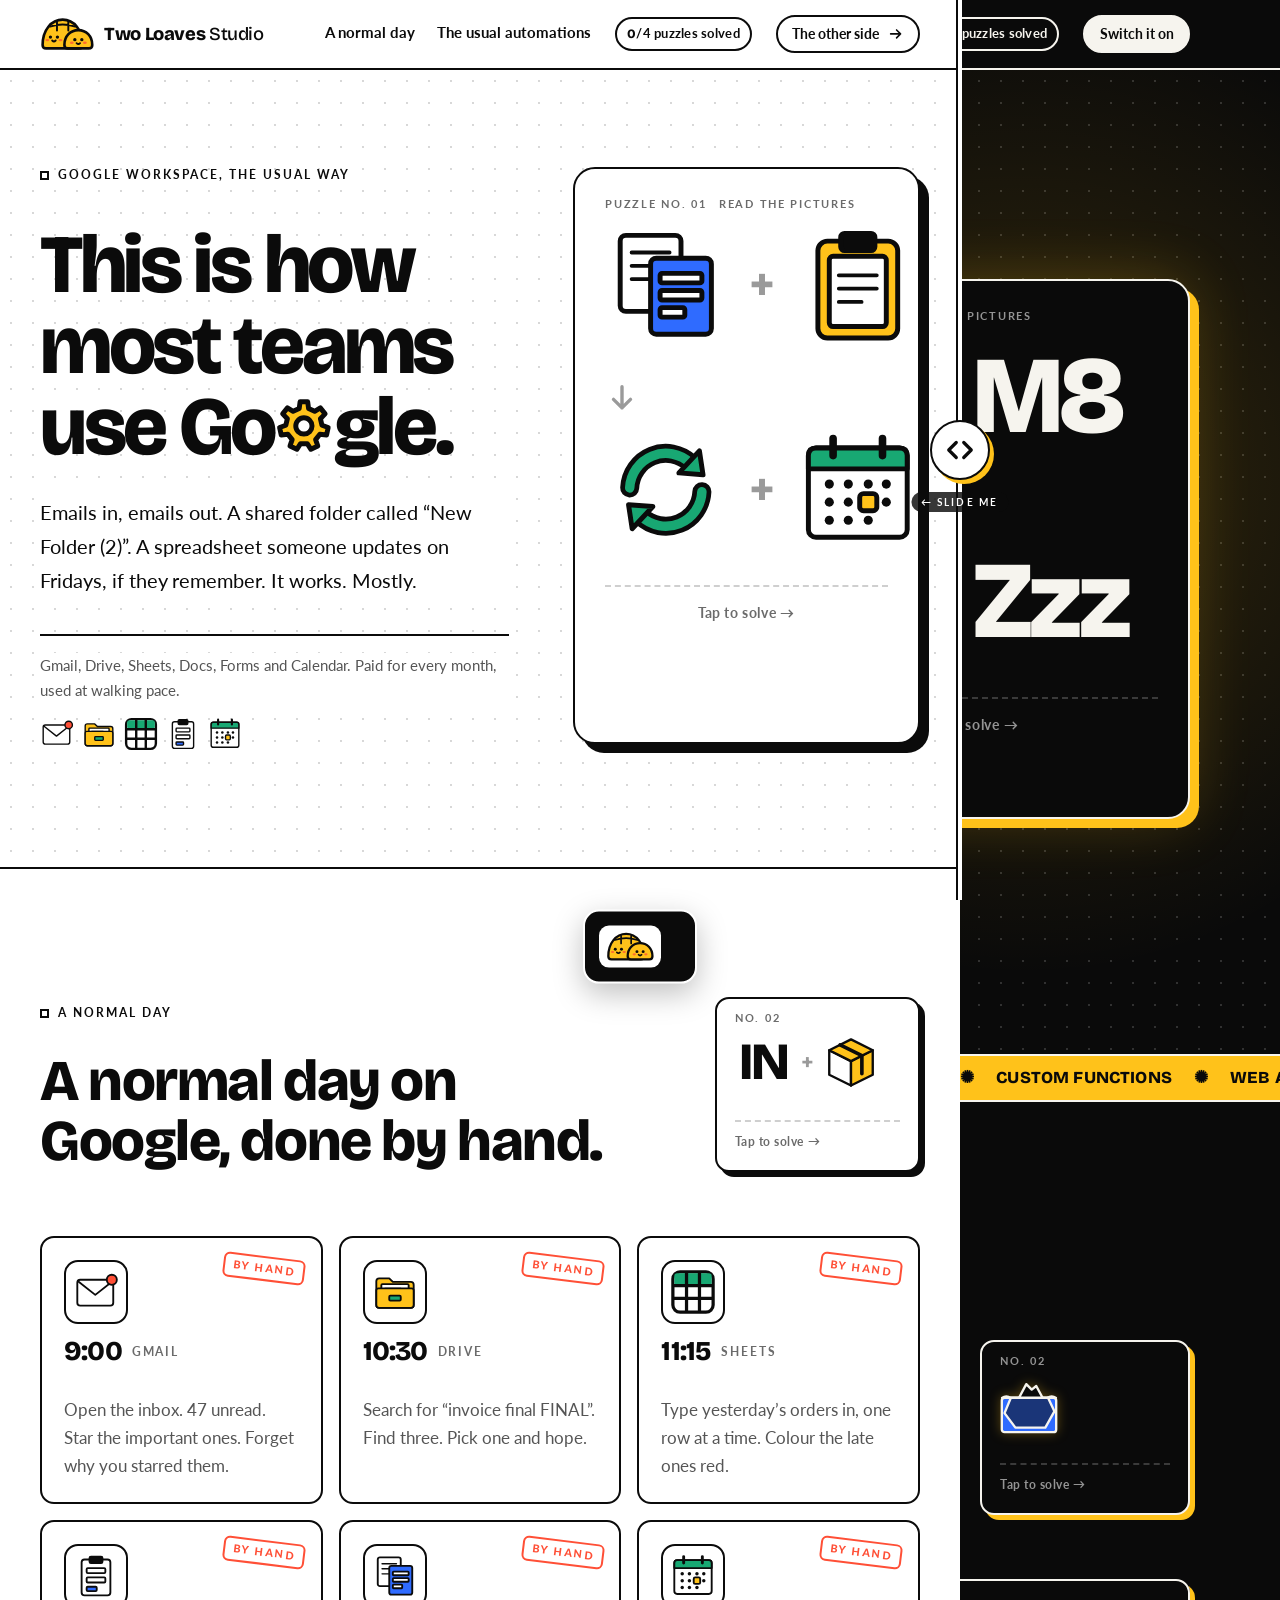
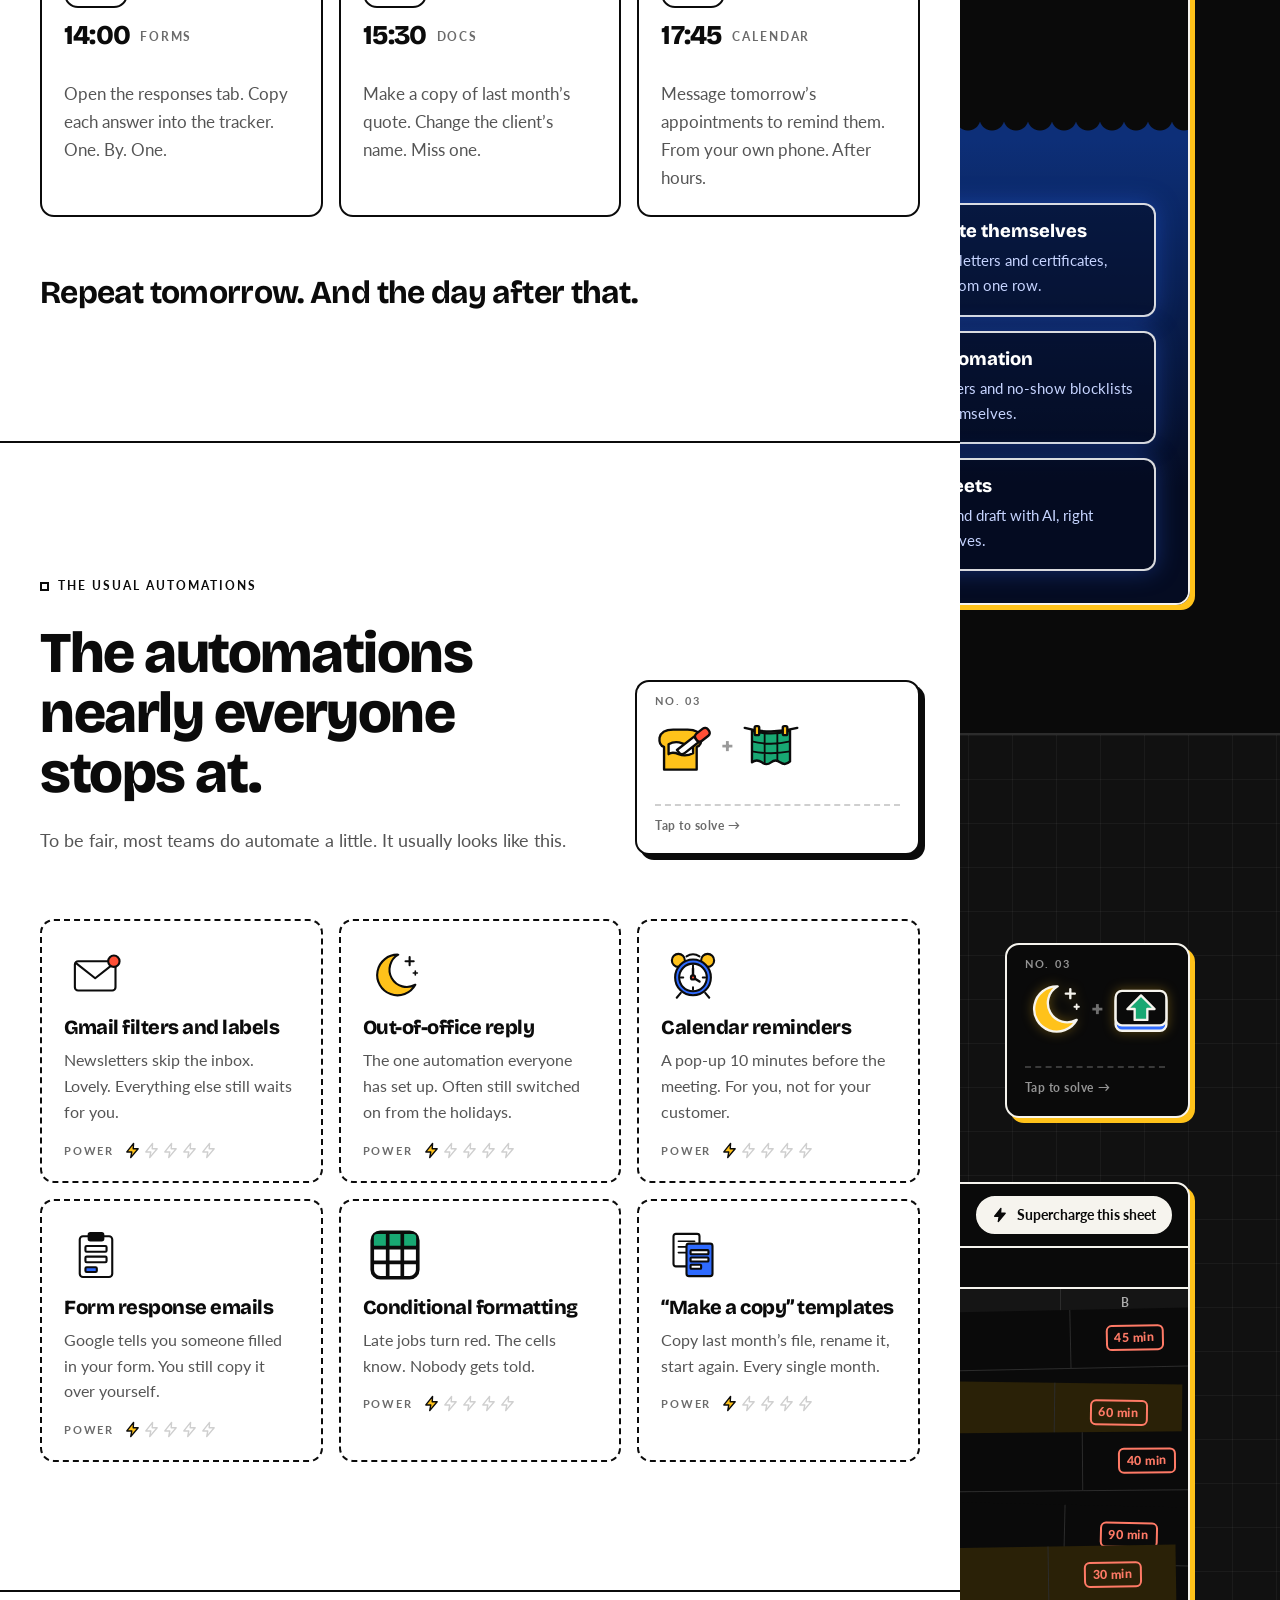
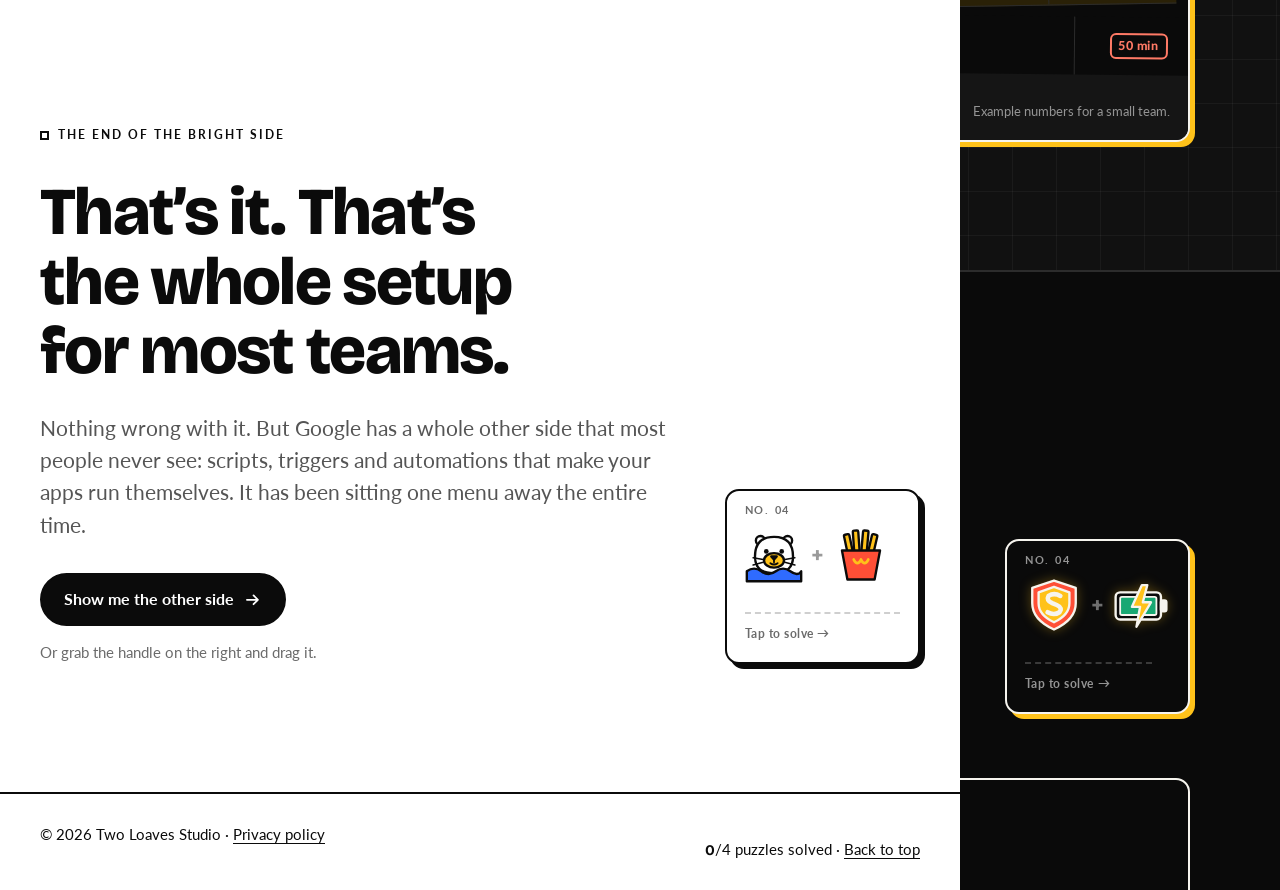
==== index.html @ 7198e3e5 "Give the booking calendar room so it never scrolls inside its frame The booking card now spans the c" ====
<!doctype html>
<html lang="en-MY" data-side="bright">
<head>
  <meta charset="utf-8">
  <meta name="viewport" content="width=device-width, initial-scale=1">
  <title>Supercharge your Google Workspace | Two Loaves Studio</title>
  <meta name="description" content="Most teams use Google at walking pace. I switch on the hidden side: Apps Script automations, triggers and tools that make Sheets, Gmail, Drive and Calendar run themselves. Plus custom websites and web apps.">
  <meta property="og:type" content="website">
  <meta property="og:title" content="Supercharge your Google Workspace | Two Loaves Studio">
  <meta property="og:description" content="Most teams use Google at walking pace. I switch on the hidden side: Apps Script automations, triggers and tools that make Sheets, Gmail, Drive and Calendar run themselves. Plus custom websites and web apps.">
  <meta name="theme-color" content="#ffffff">
  <script>
    // Pick the side before the page paints, so a link to a dark-side or build section opens there.
    // No hash or a b- hash: bright side. #build or a dev- hash: the build department. Anything else: dark side.
    (function () {
      var h = location.hash.slice(1), side = 'bright';
      if (h === 'build' || h.indexOf('dev-') === 0) side = 'dev';
      else if (h && h.indexOf('b-') !== 0) side = 'dark';
      document.documentElement.setAttribute('data-side', side);
    })();
  </script>
  <link rel="icon" href="favicon.svg" type="image/svg+xml">
  <link rel="preconnect" href="https://fonts.googleapis.com">
  <link rel="preconnect" href="https://fonts.gstatic.com" crossorigin>
  <link rel="stylesheet" href="https://fonts.googleapis.com/css2?family=Bricolage+Grotesque:opsz,wght@12..96,400..800&family=Lato:ital,wght@0,400;0,700;0,900;1,400&display=swap">
  <link rel="stylesheet" href="css/styles.css">
  <noscript><style>
    .side--dark, html[data-side] .side--dark { position: relative; clip-path: none; }
    .side--bright { padding-right: 0; }
    .divider, .peek { display: none; }
  </style></noscript>
</head>
<body>
<a class="skip" href="#b-main" data-skip>Skip to content</a>

<!-- Pictogram sprite: black outlines, colour lives only inside the symbols.
     var(--w) is the "white" inside each pictogram; every side recolours it. -->
<svg class="sprite" xmlns="http://www.w3.org/2000/svg" aria-hidden="true" focusable="false">
  <symbol id="p-sheet" viewBox="0 0 64 64" fill="none" stroke="currentColor" stroke-width="2.6" stroke-linecap="round" stroke-linejoin="round">
    <path d="M3 12Q32 20 61 12"/>
    <path fill="#18a873" d="M11 15Q32 21 53 15V49Q48 54 42 50Q37 46 32 50Q27 54 22 50Q16 46 11 50Z"/>
    <path stroke-width="2" d="M25 18V51.5M39 18V48.5M11 27Q32 32 53 27M11 38Q32 42 53 38"/>
    <rect fill="#ffc21a" x="14" y="10" width="5" height="10" rx="1.5"/>
    <rect fill="#ffc21a" x="45" y="10" width="5" height="10" rx="1.5"/>
  </symbol>
  <symbol id="p-run" viewBox="0 0 64 64" fill="none" stroke="currentColor" stroke-width="2.6" stroke-linecap="round" stroke-linejoin="round">
    <path d="M3 20H9M2 28H6M4 38H9"/>
    <path d="M15 27L8 34M49 24L57 17"/>
    <path d="M27 46L22 55L14 56M38 46L45 53L41 61"/>
    <rect style="fill:var(--w,#fff)" x="15" y="5" width="34" height="41" rx="3"/>
    <path fill="#18a873" d="M18 5H46Q49 5 49 8V15H15V8Q15 5 18 5Z"/>
    <path stroke-width="2" d="M15 25H49M15 35H49M27 15V46M38 15V46"/>
    <path fill="#2f6bff" d="M56 29C56 29 52.5 34 52.5 36.5A3.5 3.5 0 0 0 59.5 36.5C59.5 34 56 29 56 29Z"/>
  </symbol>
  <symbol id="p-eye" viewBox="0 0 64 64" fill="none" stroke="currentColor" stroke-width="2.6" stroke-linecap="round" stroke-linejoin="round">
    <path d="M32 18V11M21 20.5L18 14.5M43 20.5L46 14.5"/>
    <path style="fill:var(--w,#fff)" d="M4 32Q32 4 60 32Q32 60 4 32Z"/>
    <circle fill="#18a873" cx="32" cy="32" r="11"/>
    <circle fill="currentColor" stroke="none" cx="32" cy="32" r="4.5"/>
    <circle style="fill:var(--w,#fff)" stroke="none" cx="35.5" cy="28.5" r="2"/>
  </symbol>
  <symbol id="p-dew" viewBox="0 0 64 64" fill="none" stroke="currentColor" stroke-width="2.6" stroke-linecap="round" stroke-linejoin="round">
    <path fill="#18a873" d="M6 54Q18 32 58 42Q36 64 6 54Z"/>
    <path stroke-width="2" d="M11 53Q30 46 50 44"/>
    <path fill="#2f6bff" d="M33 6C33 6 21 21 21 29C21 36 26 41 33 41C40 41 45 36 45 29C45 21 33 6 33 6Z"/>
    <path stroke="#fff" d="M27 30Q27 25 30 22"/>
  </symbol>
  <symbol id="p-bee" viewBox="0 0 64 64" fill="none" stroke="currentColor" stroke-width="2.6" stroke-linecap="round" stroke-linejoin="round">
    <ellipse style="fill:var(--w,#fff)" cx="27" cy="18" rx="7" ry="11" transform="rotate(-20 27 18)"/>
    <ellipse style="fill:var(--w,#fff)" cx="40" cy="17" rx="7" ry="11" transform="rotate(20 40 17)"/>
    <ellipse fill="#ffc21a" cx="35" cy="38" rx="19" ry="13"/>
    <path stroke-width="5" stroke-linecap="butt" d="M30 26Q27 38 30 50M40 25.5Q37 38 40 50.5"/>
    <path fill="currentColor" d="M53 35L61 38L53 41Z"/>
    <path d="M12 31Q8 23 3 23M16 30Q16 22 12 18"/>
    <circle fill="currentColor" cx="14" cy="38" r="8"/>
    <circle style="fill:var(--w,#fff)" stroke="none" cx="11.5" cy="36" r="2"/>
  </symbol>
  <symbol id="p-stairs" viewBox="0 0 64 64" fill="none" stroke="currentColor" stroke-width="2.6" stroke-linecap="round" stroke-linejoin="round">
    <rect fill="#18a873" x="5" y="44" width="13.5" height="13"/>
    <rect fill="#2f6bff" x="18.5" y="31" width="13.5" height="26"/>
    <rect fill="#ffc21a" x="32" y="18" width="13.5" height="39"/>
    <rect fill="#ff4f36" x="45.5" y="5" width="13.5" height="52"/>
  </symbol>
  <symbol id="p-scope" viewBox="0 0 64 64" fill="none" stroke="currentColor" stroke-width="2.6" stroke-linecap="round" stroke-linejoin="round">
    <path stroke-width="8" d="M40 40L56 56"/>
    <circle style="fill:var(--w,#fff)" cx="27" cy="27" r="18"/>
    <path stroke="#2f6bff" stroke-width="3.2" d="M16 26Q17 18 25 16"/>
    <path stroke="#2f6bff" stroke-width="3.2" d="M16.5 33V33"/>
  </symbol>
  <symbol id="p-tag" viewBox="0 0 64 64" fill="none" stroke="currentColor" stroke-width="2.6" stroke-linecap="round" stroke-linejoin="round">
    <path fill="#ffc21a" d="M34 5H57Q59 5 59 7V30L32 57Q30 59 28 57L7 36Q5 34 7 32Z"/>
    <circle style="fill:var(--w,#fff)" cx="48" cy="16" r="4"/>
    <g transform="rotate(45 31 33)">
      <rect style="fill:var(--w,#fff)" x="12" y="27" width="38" height="12" rx="6"/>
      <path stroke-width="2" d="M25 27V39M37 27V39"/>
      <g fill="currentColor" stroke="none"><circle cx="29" cy="31" r="1.2"/><circle cx="33" cy="31" r="1.2"/><circle cx="29" cy="35" r="1.2"/><circle cx="33" cy="35" r="1.2"/></g>
    </g>
  </symbol>
  <symbol id="p-bandage" viewBox="0 0 64 64" fill="none" stroke="currentColor" stroke-width="2.6" stroke-linecap="round" stroke-linejoin="round">
    <g transform="rotate(-35 32 32)">
      <rect fill="#ffc21a" x="5" y="21" width="54" height="22" rx="11"/>
      <rect style="fill:var(--w,#fff)" x="23" y="21" width="18" height="22"/>
      <g fill="currentColor" stroke="none"><circle cx="28" cy="27" r="1.4"/><circle cx="36" cy="27" r="1.4"/><circle cx="32" cy="32" r="1.4"/><circle cx="28" cy="37" r="1.4"/><circle cx="36" cy="37" r="1.4"/></g>
    </g>
  </symbol>
  <symbol id="p-calc" viewBox="0 0 64 64" fill="none" stroke="currentColor" stroke-width="2.6" stroke-linecap="round" stroke-linejoin="round">
    <rect style="fill:var(--w,#fff)" x="14" y="5" width="36" height="54" rx="5"/>
    <rect fill="#18a873" x="19" y="10" width="26" height="12" rx="2"/>
    <g fill="currentColor" stroke="none"><circle cx="23" cy="31" r="3"/><circle cx="32" cy="31" r="3"/><circle cx="23" cy="40" r="3"/><circle cx="32" cy="40" r="3"/><circle cx="23" cy="49" r="3"/><circle cx="32" cy="49" r="3"/></g>
    <circle fill="#ffc21a" cx="41" cy="31" r="3"/>
    <rect fill="#ff4f36" x="38" y="37" width="6" height="15" rx="3"/>
  </symbol>
  <symbol id="p-apple" viewBox="0 0 64 64" fill="none" stroke="currentColor" stroke-width="2.6" stroke-linecap="round" stroke-linejoin="round">
    <path d="M32 19Q31 11 35 6"/>
    <path fill="#18a873" d="M35 13Q41 4 50 8Q44 16 35 13Z"/>
    <path fill="#ff4f36" d="M32 19C26 13 11 14 11 31C11 46 22 59 32 54C42 59 53 46 53 31C53 14 38 13 32 19Z"/>
    <path stroke="#fff" d="M19 31Q19 25 24 23"/>
  </symbol>
  <symbol id="p-parcel" viewBox="0 0 64 64" fill="none" stroke="currentColor" stroke-width="2.6" stroke-linecap="round" stroke-linejoin="round">
    <path style="fill:var(--w,#fff)" d="M8 19L32 31V58L8 46Z"/>
    <path fill="#ffc21a" d="M56 19L32 31V58L56 46Z"/>
    <path fill="#ffc21a" d="M32 7L56 19L32 31L8 19Z"/>
    <path stroke-width="4" d="M20 13L44 25V45"/>
  </symbol>
  <symbol id="p-clinic" viewBox="0 0 64 64" fill="none" stroke="currentColor" stroke-width="2.6" stroke-linecap="round" stroke-linejoin="round">
    <rect style="fill:var(--w,#fff)" x="7" y="7" width="50" height="50" rx="12"/>
    <path fill="#ff4f36" d="M26 15H38V26H49V38H38V49H26V38H15V26H26Z"/>
  </symbol>
  <symbol id="p-kanban" viewBox="0 0 64 64" fill="none" stroke="currentColor" stroke-width="2.6" stroke-linecap="round" stroke-linejoin="round">
    <rect style="fill:var(--w,#fff)" x="5" y="9" width="54" height="46" rx="4"/>
    <path d="M23 9V55M41 9V55"/>
    <rect fill="#2f6bff" x="9" y="16" width="10" height="8" rx="1.5"/>
    <rect fill="#2f6bff" x="9" y="28" width="10" height="8" rx="1.5"/>
    <rect fill="#ffc21a" x="27" y="16" width="10" height="8" rx="1.5"/>
    <rect fill="#18a873" x="45" y="16" width="10" height="8" rx="1.5"/>
    <rect fill="#18a873" x="45" y="28" width="10" height="8" rx="1.5"/>
    <rect fill="#18a873" x="45" y="40" width="10" height="8" rx="1.5"/>
  </symbol>
  <symbol id="p-house" viewBox="0 0 64 64" fill="none" stroke="currentColor" stroke-width="2.6" stroke-linecap="round" stroke-linejoin="round">
    <path style="fill:var(--w,#fff)" d="M11 31L32 12L53 31V57H11Z"/>
    <path fill="#ff4f36" d="M3 32L32 5L61 32L55 37.5L32 16L9 37.5Z"/>
    <rect fill="#2f6bff" x="26" y="39" width="12" height="18"/>
    <rect fill="#ffc21a" x="15" y="36" width="7" height="7"/>
    <rect fill="#ffc21a" x="42" y="36" width="7" height="7"/>
  </symbol>
  <symbol id="p-can" viewBox="0 0 64 64" fill="none" stroke="currentColor" stroke-width="2.6" stroke-linecap="round" stroke-linejoin="round">
    <path style="fill:var(--w,#fff)" d="M16 13V51A16 5 0 0 0 48 51V13"/>
    <path fill="#2f6bff" d="M16 23A16 5 0 0 0 48 23V41A16 5 0 0 1 16 41Z"/>
    <ellipse style="fill:var(--w,#fff)" cx="32" cy="13" rx="16" ry="5"/>
    <ellipse stroke-width="2" cx="32" cy="13" rx="11" ry="2.8"/>
  </symbol>
  <symbol id="p-bricks" viewBox="0 0 64 64" fill="none" stroke="currentColor" stroke-width="2.6" stroke-linecap="round" stroke-linejoin="round">
    <rect fill="#ff4f36" x="5" y="13" width="54" height="39" rx="2"/>
    <path stroke="#fff" stroke-width="2.6" stroke-linecap="butt" d="M6.5 26H57.5M6.5 39H57.5M23 14.5V26M41 14.5V26M14 26V39M32 26V39M50 26V39M23 39V50.5M41 39V50.5"/>
  </symbol>
  <symbol id="p-web" viewBox="0 0 64 64" fill="none" stroke="currentColor" stroke-width="2" stroke-linecap="round" stroke-linejoin="round">
    <path d="M32 32L60 32M32 32L51.8 51.8M32 32L32 60M32 32L12.2 51.8M32 32L4 32M32 32L12.2 12.2M32 32L32 4M32 32L51.8 12.2"/>
    <path d="M40 32Q37.6 34.3 37.7 37.7Q34.3 37.6 32 40Q29.7 37.6 26.3 37.7Q26.4 34.3 24 32Q26.4 29.7 26.3 26.3Q29.7 26.4 32 24Q34.3 26.4 37.7 26.3Q37.6 29.7 40 32"/>
    <path d="M48 32Q43.2 36.6 43.3 43.3Q36.6 43.2 32 48Q27.4 43.2 20.7 43.3Q20.8 36.6 16 32Q20.8 27.4 20.7 20.7Q27.4 20.8 32 16Q36.6 20.8 43.3 20.7Q43.2 27.4 48 32"/>
    <path d="M57 32Q49.5 39.2 49.7 49.7Q39.2 49.5 32 57Q24.8 49.5 14.3 49.7Q14.5 39.2 7 32Q14.5 24.8 14.3 14.3Q24.8 14.5 32 7Q39.2 14.5 49.7 14.3Q49.5 24.8 57 32"/>
    <path d="M39.5 40L36 37.5M39 45.5L35.5 48M47.5 40L51 37.5M48 45.5L51.5 48"/>
    <circle fill="#2f6bff" stroke-width="2.6" cx="43.5" cy="43" r="4.8"/>
  </symbol>
  <symbol id="p-pin" viewBox="0 0 64 64" fill="none" stroke="currentColor" stroke-width="2.6" stroke-linecap="round" stroke-linejoin="round">
    <ellipse stroke-width="2" cx="32" cy="58" rx="12" ry="3"/>
    <path fill="#ff4f36" d="M32 56C32 56 12 35 12 23C12 12 21 5 32 5C43 5 52 12 52 23C52 35 32 56 32 56Z"/>
    <circle style="fill:var(--w,#fff)" cx="32" cy="23" r="7.5"/>
  </symbol>
  <symbol id="p-owl" viewBox="0 0 64 64" fill="none" stroke="currentColor" stroke-width="2.6" stroke-linecap="round" stroke-linejoin="round">
    <path style="fill:var(--w,#fff)" d="M14 24Q13 12 17 7L25 15Q32 13 39 15L47 7Q51 12 50 24V44Q50 58 32 58Q14 58 14 44Z"/>
    <path d="M14 34Q21 42 19 53M50 34Q43 42 45 53"/>
    <circle fill="#ffc21a" cx="24.5" cy="27" r="7.5"/>
    <circle fill="#ffc21a" cx="39.5" cy="27" r="7.5"/>
    <circle fill="currentColor" stroke="none" cx="24.5" cy="27" r="3"/>
    <circle fill="currentColor" stroke="none" cx="39.5" cy="27" r="3"/>
    <path fill="#ff4f36" d="M29 34H35L32 39Z"/>
    <path stroke-width="2" d="M26 46Q28 48 30 46Q32 48 34 46Q36 48 38 46M28 51Q30 53 32 51Q34 53 36 51"/>
  </symbol>
  <symbol id="p-axe" viewBox="0 0 64 64" fill="none" stroke="currentColor" stroke-width="2.6" stroke-linecap="round" stroke-linejoin="round">
    <g transform="rotate(32 32 34)">
      <rect fill="#ffc21a" x="29" y="10" width="7" height="52" rx="3.5"/>
      <path style="fill:var(--w,#fff)" d="M36 10H24Q12 5 7 12Q4 21 7 30Q12 37 24 32H36Z"/>
      <path stroke="#2f6bff" stroke-width="3" d="M11 15Q9 21 11 27"/>
    </g>
  </symbol>
  <symbol id="p-book" viewBox="0 0 64 64" fill="none" stroke="currentColor" stroke-width="2.6" stroke-linecap="round" stroke-linejoin="round">
    <path fill="#2f6bff" d="M6 51Q20 47 32 55Q44 47 58 51V56Q44 52 32 60Q20 52 6 56Z"/>
    <path style="fill:var(--w,#fff)" d="M32 17Q20 9 6 13V51Q20 47 32 55Q44 47 58 51V13Q44 9 32 17Z"/>
    <path d="M32 17V55"/>
    <path stroke-width="2" d="M12 22Q19 20 26 23M12 30Q19 28 26 31M12 38Q19 36 26 39M38 23Q45 20 52 22M38 31Q45 28 52 30M38 39Q45 36 52 38"/>
    <path fill="#ff4f36" d="M44 12.2V26L47.5 23L51 26V11.8"/>
  </symbol>
  <symbol id="p-phone" viewBox="0 0 64 64" fill="none" stroke="currentColor" stroke-width="2.6" stroke-linecap="round" stroke-linejoin="round">
    <path d="M38 16Q47 17 48 26M39 7Q56 9 57 26"/>
    <path fill="#18a873" d="M15 7H24Q26 7 26.6 9L29.5 19Q30 21 28.5 22.5L23 27Q28 37 37 42L41.5 36.5Q43 35 45 35.5L55 38.4Q57 39 57 41V50Q57 57 50 57Q32 57 19.5 44.5Q7 32 7 14Q7 7 15 7Z"/>
  </symbol>
  <symbol id="p-form" viewBox="0 0 64 64" fill="none" stroke="currentColor" stroke-width="2.6" stroke-linecap="round" stroke-linejoin="round">
    <rect style="fill:var(--w,#fff)" x="12" y="9" width="40" height="50" rx="4"/>
    <rect fill="currentColor" x="23" y="5" width="18" height="9" rx="2"/>
    <rect style="fill:var(--w,#fff)" x="19" y="21" width="26" height="7" rx="1.5"/>
    <rect style="fill:var(--w,#fff)" x="19" y="34" width="26" height="7" rx="1.5"/>
    <rect fill="#2f6bff" x="19" y="47" width="14" height="6" rx="1.5"/>
  </symbol>
  <symbol id="p-mail" viewBox="0 0 64 64" fill="none" stroke="currentColor" stroke-width="2.6" stroke-linecap="round" stroke-linejoin="round">
    <rect style="fill:var(--w,#fff)" x="6" y="15" width="50" height="36" rx="4"/>
    <path d="M7 17L31 36L55 17"/>
    <circle fill="#ff4f36" cx="54" cy="15" r="7"/>
  </symbol>
  <symbol id="p-dash" viewBox="0 0 64 64" fill="none" stroke="currentColor" stroke-width="2.6" stroke-linecap="round" stroke-linejoin="round">
    <rect style="fill:var(--w,#fff)" x="6" y="10" width="52" height="47" rx="4"/>
    <path fill="#18a873" d="M10 10H54Q58 10 58 14V21H6V14Q6 10 10 10Z"/>
    <path stroke-width="4" d="M19 5V14M45 5V14"/>
    <rect fill="#ffc21a" x="33" y="34" width="9" height="9" rx="2"/>
    <g fill="currentColor" stroke="none"><circle cx="17" cy="29" r="2.4"/><circle cx="27" cy="29" r="2.4"/><circle cx="37.5" cy="29" r="2.4"/><circle cx="47" cy="29" r="2.4"/><circle cx="17" cy="38.5" r="2.4"/><circle cx="27" cy="38.5" r="2.4"/><circle cx="47" cy="38.5" r="2.4"/><circle cx="17" cy="48" r="2.4"/><circle cx="27" cy="48" r="2.4"/><circle cx="37.5" cy="48" r="2.4"/></g>
  </symbol>
  <symbol id="p-chart" viewBox="0 0 64 64" fill="none" stroke="currentColor" stroke-width="2.6" stroke-linecap="round" stroke-linejoin="round">
    <rect style="fill:var(--w,#fff)" x="6" y="8" width="52" height="48" rx="4"/>
    <rect fill="#2f6bff" x="14" y="34" width="9" height="15"/>
    <rect fill="#ffc21a" x="27.5" y="24" width="9" height="25"/>
    <rect fill="#18a873" x="41" y="16" width="9" height="33"/>
    <path d="M11 49H53"/>
  </symbol>
  <symbol id="p-organ" viewBox="0 0 64 64" fill="none" stroke="currentColor" stroke-width="2.6" stroke-linecap="round" stroke-linejoin="round">
    <path fill="#ffc21a" d="M7 42V25Q7 22 11 22Q15 22 15 25V42Z"/>
    <path fill="#ffc21a" d="M17 42V16Q17 13 21 13Q25 13 25 16V42Z"/>
    <path fill="#ffc21a" d="M28 42V9Q28 6 32 6Q36 6 36 9V42Z"/>
    <path fill="#ffc21a" d="M39 42V16Q39 13 43 13Q47 13 47 16V42Z"/>
    <path fill="#ffc21a" d="M49 42V25Q49 22 53 22Q57 22 57 25V42Z"/>
    <path stroke-width="2" d="M9 35L11 37.5L13 35M19 35L21 37.5L23 35M30 35L32 37.5L34 35M41 35L43 37.5L45 35M51 35L53 37.5L55 35"/>
    <rect fill="#ff4f36" x="4" y="42" width="56" height="16" rx="3"/>
    <rect style="fill:var(--w,#fff)" x="9" y="46" width="46" height="7" rx="1"/>
    <path stroke-width="1.6" d="M14.75 46V53M20.5 46V53M26.25 46V53M32 46V53M37.75 46V53M43.5 46V53M49.25 46V53"/>
  </symbol>
  <symbol id="p-eyes" viewBox="0 0 64 64" fill="none" stroke="currentColor" stroke-width="2.6" stroke-linecap="round" stroke-linejoin="round">
    <path d="M7 21Q16 15 26 19M38 19Q48 15 57 21"/>
    <path style="fill:var(--w,#fff)" d="M3 34Q16 20 29 34Q16 48 3 34Z"/>
    <path style="fill:var(--w,#fff)" d="M35 34Q48 20 61 34Q48 48 35 34Z"/>
    <circle fill="#18a873" cx="16" cy="34" r="6.5"/>
    <circle fill="#18a873" cx="48" cy="34" r="6.5"/>
    <g fill="currentColor" stroke="none"><circle cx="16" cy="34" r="2.8"/><circle cx="48" cy="34" r="2.8"/></g>
    <g style="fill:var(--w,#fff)" stroke="none"><circle cx="18" cy="32" r="1.3"/><circle cx="50" cy="32" r="1.3"/></g>
  </symbol>
  <symbol id="p-piggy" viewBox="0 0 64 64" fill="none" stroke="currentColor" stroke-width="2.6" stroke-linecap="round" stroke-linejoin="round">
    <path d="M9 33Q3 31 5 26Q8 25 8 29"/>
    <rect fill="#ff4f36" x="15" y="45" width="8" height="11" rx="2"/>
    <rect fill="#ff4f36" x="36" y="45" width="8" height="11" rx="2"/>
    <path fill="#ff4f36" d="M17 25L13 14L26 20Z"/>
    <ellipse fill="#ff4f36" cx="30" cy="36" rx="22" ry="15"/>
    <ellipse fill="#ff4f36" cx="51.5" cy="37" rx="5.5" ry="6.5"/>
    <g fill="currentColor" stroke="none"><circle cx="51.5" cy="35" r="1.1"/><circle cx="51.5" cy="39" r="1.1"/><circle cx="41" cy="30" r="2"/></g>
    <path stroke-width="3" d="M24 23H34"/>
    <circle fill="#ffc21a" cx="29" cy="11" r="6"/>
    <path stroke-width="2" d="M29 8V14"/>
  </symbol>
  <symbol id="p-clock" viewBox="0 0 64 64" fill="none" stroke="currentColor" stroke-width="2.6" stroke-linecap="round" stroke-linejoin="round">
    <path d="M24 9Q32 4 40 9"/>
    <path d="M17 54L12 60M47 54L52 60"/>
    <circle fill="#ffc21a" cx="14" cy="14" r="8"/>
    <circle fill="#ffc21a" cx="50" cy="14" r="8"/>
    <circle fill="#2f6bff" cx="32" cy="35" r="22"/>
    <circle style="fill:var(--w,#fff)" cx="32" cy="35" r="17"/>
    <path stroke-width="2.4" d="M32 20V23M32 47V50M17 35H20M44 35H47"/>
    <path stroke-width="3" d="M32 35V24M32 35L40 40"/>
    <circle fill="#ff4f36" cx="32" cy="35" r="2.6"/>
  </symbol>
  <symbol id="p-bulb" viewBox="0 0 64 64" fill="none" stroke="currentColor" stroke-width="2.6" stroke-linecap="round" stroke-linejoin="round">
    <path d="M8 14L4 11M56 14L60 11M5 27H1M59 27H63"/>
    <path fill="#ffc21a" d="M32 7C20 7 13 16 13 26C13 33 17 37 21 42C23 44.5 24 47 24 50H40C40 47 41 44.5 43 42C47 37 51 33 51 26C51 16 44 7 32 7Z"/>
    <path stroke="#fff" d="M19 24Q20 16 26 13"/>
    <path stroke-width="2" d="M27 41L28 33Q32 27 36 33L37 41"/>
    <rect style="fill:var(--w,#fff)" x="24" y="50" width="16" height="8" rx="2"/>
    <path stroke-width="2" d="M24 53.5H40"/>
    <path fill="currentColor" d="M28 58H36Q36 61 32 61Q28 61 28 58Z"/>
  </symbol>
  <symbol id="p-yarn" viewBox="0 0 64 64" fill="none" stroke="currentColor" stroke-width="2.6" stroke-linecap="round" stroke-linejoin="round">
    <path d="M46 44Q60 48 55 56Q50 61 61 61"/>
    <circle fill="#ff4f36" cx="29" cy="31" r="21"/>
    <path stroke-width="2" d="M11 23Q30 16 48 25M9 30Q30 23 50 32M9 37Q30 30 49 39M12 44Q30 37 46 46M19 14Q28 31 19 48M26 11Q35 31 26 51"/>
  </symbol>
  <symbol id="p-folder" viewBox="0 0 64 64" fill="none" stroke="currentColor" stroke-width="2.6" stroke-linecap="round" stroke-linejoin="round">
    <path fill="#ffc21a" d="M6 17Q6 13 10 13H24L29 18H54Q58 18 58 22V50Q58 54 54 54H10Q6 54 6 50Z"/>
    <rect style="fill:var(--w,#fff)" x="13" y="21" width="38" height="22" rx="1.5"/>
    <path stroke-width="2" d="M18 27H40M18 32H34"/>
    <path fill="#ffc21a" d="M6 30Q6 27 9 27H55Q58 27 58 30V50Q58 54 54 54H10Q6 54 6 50Z"/>
    <rect fill="#18a873" x="24" y="37" width="16" height="7" rx="1.5"/>
  </symbol>
  <symbol id="tick" viewBox="0 0 64 64">
    <circle fill="#18a873" stroke="currentColor" stroke-width="4" cx="32" cy="32" r="28"/>
    <path fill="none" stroke="#fff" stroke-width="7" stroke-linecap="round" stroke-linejoin="round" d="M19 33L28 42L45 23"/>
  </symbol>
  <!-- Two Loaves Studio logo: two smiling loaves, the big one scored like a spreadsheet grid -->
  <symbol id="mark" viewBox="1 20 62 39" fill="none" stroke="currentColor" stroke-width="3" stroke-linecap="round" stroke-linejoin="round">
    <path fill="#ffc21a" d="M8 56Q4 56 4 52C4 35 14 23 27 23C40 23 50 35 50 52Q50 56 46 56Z"/>
    <path stroke-width="2.2" d="M12.5 31Q27 26 41.5 31M20.5 25.5V35.5M33.5 25.5V35.5"/>
    <g fill="currentColor" stroke="none"><circle cx="13" cy="43" r="1.9"/><circle cx="21" cy="43" r="1.9"/></g>
    <path stroke-width="2.2" d="M15 47Q17 49 19 47"/>
    <g fill="#ff4f36" stroke="none" opacity=".75"><ellipse cx="9.5" cy="46.5" rx="2.2" ry="1.4"/><ellipse cx="24.5" cy="46.5" rx="2.2" ry="1.4"/></g>
    <path fill="#ffc21a" d="M33 56Q29 56 29 52C29 42 36 35 45 35C54 35 61 42 61 52Q61 56 57 56Z"/>
    <g fill="currentColor" stroke="none"><circle cx="41" cy="46" r="1.9"/><circle cx="49" cy="46" r="1.9"/></g>
    <path stroke-width="2.2" d="M43 50Q45 52 47 50"/>
    <g fill="#ff4f36" stroke="none" opacity=".75"><ellipse cx="37.5" cy="49.5" rx="2.2" ry="1.4"/><ellipse cx="52.5" cy="49.5" rx="2.2" ry="1.4"/></g>
  </symbol>
  <symbol id="grid" viewBox="0 0 64 64" fill="none" stroke="currentColor" stroke-width="4.5" stroke-linejoin="round">
    <rect style="fill:var(--w,#fff)" x="4" y="4" width="56" height="56" rx="10"/>
    <rect fill="#18a873" stroke="none" x="6" y="6" width="52" height="17" rx="4"/>
    <path d="M4 23H60M4 41H60M23 4V60M41 4V60"/>
  </symbol>
  <symbol id="glyph-gear" viewBox="0 0 64 64" fill="none" stroke="currentColor" stroke-width="5.5" stroke-linejoin="round">
    <path fill="#ffc21a" d="M26.8 12.7L27.8 5.3L36.2 5.3L37.2 12.7L43.9 15.9L50.2 12.1L55.5 18.7L50.3 24L52 31.3L58.9 33.8L57.1 42.1L49.7 41.3L45 47.2L47.4 54.2L39.8 57.9L35.7 51.7L28.3 51.7L24.2 57.9L16.6 54.2L19 47.2L14.3 41.3L6.9 42.1L5.1 33.8L12 31.3L13.7 24L8.5 18.7L13.8 12.1L20.1 15.9Z"/>
    <circle style="fill:var(--w,#fff)" cx="32" cy="32" r="9"/>
  </symbol>
  <symbol id="i-arrow" viewBox="0 0 24 24" fill="none" stroke="currentColor" stroke-width="2.4" stroke-linecap="round" stroke-linejoin="round">
    <path d="M4 12H19M13 6L19 12L13 18"/>
  </symbol>
  <!-- Bright side pictograms -->
  <symbol id="p-copy" viewBox="0 0 64 64" fill="none" stroke="currentColor" stroke-width="2.6" stroke-linecap="round" stroke-linejoin="round">
    <rect style="fill:var(--w,#fff)" x="8" y="6" width="32" height="40" rx="3"/>
    <path stroke-width="2" d="M14 15H34M14 22H34M14 29H26"/>
    <rect fill="#2f6bff" x="24" y="18" width="32" height="40" rx="3"/>
    <rect style="fill:var(--w,#fff)" x="29" y="26" width="22" height="5" rx="1"/>
    <rect style="fill:var(--w,#fff)" x="29" y="35" width="22" height="5" rx="1"/>
    <rect style="fill:var(--w,#fff)" x="29" y="44" width="13" height="5" rx="1"/>
  </symbol>
  <symbol id="p-paste" viewBox="0 0 64 64" fill="none" stroke="currentColor" stroke-width="2.6" stroke-linecap="round" stroke-linejoin="round">
    <rect fill="#ffc21a" x="11" y="9" width="42" height="51" rx="5"/>
    <rect style="fill:var(--w,#fff)" x="17" y="17" width="30" height="37" rx="2"/>
    <rect fill="currentColor" x="23" y="5" width="18" height="9" rx="2"/>
    <path stroke-width="2" d="M22 27H42M22 34H42M22 41H34"/>
  </symbol>
  <symbol id="p-repeat" viewBox="0 0 64 64" fill="none" stroke="currentColor" stroke-width="2.6" stroke-linecap="round" stroke-linejoin="round">
    <g stroke-width="10"><path d="M13 31A19 19 0 0 1 45 18"/><path d="M51 33A19 19 0 0 1 19 46"/></g>
    <g stroke="#18a873" stroke-width="5"><path d="M13 31A19 19 0 0 1 45 18"/><path d="M51 33A19 19 0 0 1 19 46"/></g>
    <path fill="#18a873" d="M38.9 23.1L49.7 11.5L51.6 24.1Z"/>
    <path fill="#18a873" d="M25.2 40.8L14.3 52.5L12.4 39.9Z"/>
  </symbol>
  <symbol id="p-knife" viewBox="0 0 64 64" fill="none" stroke="currentColor" stroke-width="2.6" stroke-linecap="round" stroke-linejoin="round">
    <path fill="#ffc21a" d="M10 58V33Q4 31 5 23Q7 14 20 14H36Q49 14 51 23Q52 31 46 33V58Z"/>
    <path style="fill:var(--w,#fff)" d="M15 30Q22 26 30 29Q38 32 42 29V40Q34 44 26 41Q19 38 15 41Z"/>
    <g transform="rotate(-38 44 26)">
      <path style="fill:var(--w,#fff)" d="M22 22H46V30H27Q22 30 22 26Z"/>
      <rect fill="#ff4f36" x="46" y="21" width="17" height="10" rx="4"/>
    </g>
  </symbol>
  <symbol id="p-otter" viewBox="0 0 64 64" fill="none" stroke="currentColor" stroke-width="2.6" stroke-linecap="round" stroke-linejoin="round">
    <circle style="fill:var(--w,#fff)" cx="17" cy="16" r="5"/>
    <circle style="fill:var(--w,#fff)" cx="47" cy="16" r="5"/>
    <path style="fill:var(--w,#fff)" d="M11 34Q11 12 32 12Q53 12 53 34Q53 52 32 52Q11 52 11 34Z"/>
    <ellipse fill="#ffc21a" cx="32" cy="38" rx="11" ry="8"/>
    <g fill="currentColor" stroke="none"><circle cx="23.5" cy="28" r="2.6"/><circle cx="40.5" cy="28" r="2.6"/></g>
    <path fill="currentColor" d="M29 33.5H35L32 37Z"/>
    <path stroke-width="2" d="M32 37V40M28 41Q32 44 36 41"/>
    <path stroke-width="1.8" d="M20 37L9 35M20 40L9 43M44 37L55 35M44 40L55 43"/>
    <path fill="#2f6bff" d="M2 50Q10 44 18 50Q26 56 34 50Q42 44 50 50Q58 56 62 50V61H2Z"/>
  </symbol>
  <symbol id="p-fries" viewBox="0 0 64 64" fill="none" stroke="currentColor" stroke-width="2.6" stroke-linecap="round" stroke-linejoin="round">
    <g fill="#ffc21a">
      <rect x="16" y="9" width="6" height="30" rx="1.5" transform="rotate(-12 19 24)"/>
      <rect x="24" y="5" width="6" height="32" rx="1.5" transform="rotate(-4 27 21)"/>
      <rect x="33" y="5" width="6" height="32" rx="1.5" transform="rotate(5 36 21)"/>
      <rect x="41" y="9" width="6" height="30" rx="1.5" transform="rotate(13 44 24)"/>
    </g>
    <path fill="#ff4f36" d="M11 27H53L47 59H17Z"/>
    <path stroke="#ffc21a" stroke-width="3" d="M24 37Q28 45 32 37Q36 45 40 37"/>
  </symbol>

  <!-- Dark side pictograms -->
  <symbol id="p-car" viewBox="0 0 64 64" fill="none" stroke="currentColor" stroke-width="2.6" stroke-linecap="round" stroke-linejoin="round">
    <path d="M3 22H15M6 15H17"/>
    <path fill="#ff4f36" d="M5 44V36Q5 32 9 31L18 29L25 19Q27 16 31 16H43Q47 16 49 20L54 29Q59 30 59 34V44Q59 47 56 47H8Q5 47 5 44Z"/>
    <path style="fill:var(--w,#fff)" d="M23 29L28 21.5Q29 20 31 20H36V29Z"/>
    <path style="fill:var(--w,#fff)" d="M40 29V20H43Q45 20 46 22L50 29Z"/>
    <circle style="fill:var(--w,#fff)" cx="18" cy="47" r="6.5"/>
    <circle style="fill:var(--w,#fff)" cx="46" cy="47" r="6.5"/>
    <g fill="currentColor" stroke="none"><circle cx="18" cy="47" r="2.2"/><circle cx="46" cy="47" r="2.2"/></g>
    <path d="M2 57H62"/>
  </symbol>
  <symbol id="p-moon" viewBox="0 0 64 64" fill="none" stroke="currentColor" stroke-width="2.6" stroke-linecap="round" stroke-linejoin="round">
    <path fill="#ffc21a" d="M36 7A25 25 0 1 0 57 44A20 20 0 0 1 36 7Z"/>
    <path d="M50 10V20M45 15H55"/>
    <path stroke-width="2" d="M57 27V32M54.5 29.5H59.5"/>
  </symbol>
  <symbol id="p-shift" viewBox="0 0 64 64" fill="none" stroke="currentColor" stroke-width="2.6" stroke-linecap="round" stroke-linejoin="round">
    <rect fill="#2f6bff" x="4" y="16" width="56" height="40" rx="7"/>
    <rect style="fill:var(--w,#fff)" x="4" y="12" width="56" height="38" rx="7"/>
    <path fill="#18a873" d="M32 17L47 32H39V44H25V32H17Z"/>
  </symbol>
  <symbol id="p-iceberg" viewBox="0 0 64 64" fill="none" stroke="currentColor" stroke-width="2.6" stroke-linecap="round" stroke-linejoin="round">
    <rect fill="#2f6bff" x="2" y="24" width="60" height="38" rx="3"/>
    <path style="fill:var(--w,#fff);fill-opacity:.55" d="M12 24H53L60 39L50 57H17L5 41Z"/>
    <path style="fill:var(--w,#fff)" d="M21 24L29 9L35 15L40 11L47 24Z"/>
    <path stroke-width="2" d="M2 24Q7 20.5 12 24M52 24Q57 20.5 62 24"/>
  </symbol>
  <symbol id="p-super" viewBox="0 0 64 64" fill="none" stroke="currentColor" stroke-width="2.6" stroke-linecap="round" stroke-linejoin="round">
    <path fill="#ff4f36" d="M32 5L56 13V30Q56 48 32 59Q8 48 8 30V13Z"/>
    <path fill="#ffc21a" d="M32 12L49 18V30Q49 43 32 51Q15 43 15 30V18Z"/>
    <path stroke-width="5" d="M39 22Q32 18 26 22Q23 27 30 30L35 32Q42 35 38 40Q32 44 25 40"/>
  </symbol>
  <symbol id="p-battery" viewBox="0 0 64 64" fill="none" stroke="currentColor" stroke-width="2.6" stroke-linecap="round" stroke-linejoin="round">
    <rect style="fill:var(--w,#fff)" x="4" y="18" width="50" height="30" rx="5"/>
    <rect fill="currentColor" x="54" y="27" width="6" height="12" rx="2"/>
    <rect fill="#18a873" stroke-width="2" x="9" y="23" width="40" height="20" rx="2"/>
    <path fill="#ffc21a" d="M33 10L22 34H31L27 56L43 29H34L39 10Z"/>
  </symbol>
  <symbol id="p-case" viewBox="0 0 64 64" fill="none" stroke="currentColor" stroke-width="2.6" stroke-linecap="round" stroke-linejoin="round">
    <path d="M23 16V11Q23 8 26 8H38Q41 8 41 11V16"/>
    <rect fill="#2f6bff" x="5" y="16" width="54" height="38" rx="5"/>
    <path d="M5 31Q32 39 59 31"/>
    <rect fill="#ffc21a" x="26" y="29" width="12" height="10" rx="2"/>
  </symbol>
  <symbol id="p-rocket" viewBox="0 0 64 64" fill="none" stroke="currentColor" stroke-width="2.6" stroke-linecap="round" stroke-linejoin="round">
    <g transform="rotate(40 32 32)">
      <path fill="#ffc21a" d="M26 49Q32 66 38 49Z"/>
      <path fill="#ff4f36" d="M24 36L15 47V53L25 47Z"/>
      <path fill="#ff4f36" d="M40 36L49 47V53L39 47Z"/>
      <path style="fill:var(--w,#fff)" d="M32 3Q45 14 42 36L40 49H24L22 36Q19 14 32 3Z"/>
      <circle fill="#2f6bff" cx="32" cy="24" r="5.5"/>
    </g>
  </symbol>
  <symbol id="p-wave" viewBox="0 0 64 64" fill="none" stroke="currentColor" stroke-width="2.6" stroke-linecap="round" stroke-linejoin="round">
    <g stroke-width="9"><path d="M6 17Q13 10 20 17T34 17T48 17T60 17"/><path d="M6 32Q13 25 20 32T34 32T48 32T60 32"/><path d="M6 47Q13 40 20 47T34 47T48 47T60 47"/></g>
    <g stroke="#2f6bff" stroke-width="4.5"><path d="M6 17Q13 10 20 17T34 17T48 17T60 17"/><path d="M6 32Q13 25 20 32T34 32T48 32T60 32"/><path d="M6 47Q13 40 20 47T34 47T48 47T60 47"/></g>
  </symbol>
  <symbol id="p-knot" viewBox="0 0 64 64" fill="none" stroke="currentColor" stroke-width="2.6" stroke-linecap="round" stroke-linejoin="round">
    <path fill="#ff4f36" d="M27 37L18 59L26 55L31 60L34 38Z"/>
    <path fill="#ff4f36" d="M37 37L46 59L38 55L33 60L30 38Z"/>
    <path fill="#ff4f36" d="M32 31Q18 12 8 18Q2 31 8 44Q18 50 32 31Z"/>
    <path fill="#ff4f36" d="M32 31Q46 12 56 18Q62 31 56 44Q46 50 32 31Z"/>
    <path stroke-width="2" d="M26 28Q16 22 11 26M38 28Q48 22 53 26"/>
    <rect fill="#ffc21a" x="26.5" y="25" width="11" height="13" rx="3.5"/>
  </symbol>
  <symbol id="p-plug" viewBox="0 0 64 64" fill="none" stroke="currentColor" stroke-width="2.6" stroke-linecap="round" stroke-linejoin="round">
    <path stroke-width="5" d="M24 4V15M40 4V15"/>
    <path d="M32 46V52Q32 59 40 59H60"/>
    <path fill="#ffc21a" d="M15 15H49V27Q49 40 38 42V46H26V42Q15 40 15 27Z"/>
    <path fill="#ff4f36" d="M33 19L26 30H32L30 38L38 27H32L35 19Z"/>
  </symbol>
  <symbol id="p-rock" viewBox="0 0 64 64" fill="none" stroke="currentColor" stroke-width="2.6" stroke-linecap="round" stroke-linejoin="round">
    <path style="fill:var(--w,#fff)" d="M5 53L11 31L24 18L41 15L55 28L59 53Z"/>
    <path fill="#ffc21a" d="M24 18L28 34L11 31Z"/>
    <path stroke-width="2" d="M28 34L41 15M28 34L45 41L55 28M45 41L59 53M28 34L21 53"/>
    <path d="M2 53H62"/>
  </symbol>

  <!-- Build department pictograms -->
  <symbol id="p-window" viewBox="0 0 64 64" fill="none" stroke="currentColor" stroke-width="2.6" stroke-linecap="round" stroke-linejoin="round">
    <rect fill="#2f6bff" x="8" y="5" width="48" height="50" rx="3"/>
    <path stroke-width="4" d="M32 5V55M8 30H56"/>
    <path style="stroke:var(--w,#fff)" stroke-width="3" d="M14 12L22 20M38 12L45 19M14 37L19 42"/>
    <rect fill="#ffc21a" x="3" y="55" width="58" height="6" rx="2"/>
  </symbol>
  <symbol id="p-cursor" viewBox="0 0 64 64" fill="none" stroke="currentColor" stroke-width="2.6" stroke-linecap="round" stroke-linejoin="round">
    <path d="M14 16H5M16 9L10 3M23 8V1"/>
    <path fill="#ffc21a" d="M22 16V54L31 46L38 61L46 57L39 42H53Z"/>
  </symbol>
  <symbol id="p-cod" viewBox="0 0 64 64" fill="none" stroke="currentColor" stroke-width="2.6" stroke-linecap="round" stroke-linejoin="round">
    <path fill="#2f6bff" d="M5 32Q22 11 44 24L59 13V51L44 40Q22 53 5 32Z"/>
    <path fill="#18a873" d="M24 19Q30 10 38 21Z"/>
    <circle style="fill:var(--w,#fff)" cx="17" cy="29" r="4"/>
    <circle fill="currentColor" stroke="none" cx="17.5" cy="29" r="1.8"/>
    <path stroke-width="2" d="M27 22Q32 32 27 42M9 36Q12 38 15 37"/>
  </symbol>
  <symbol id="p-glass" viewBox="0 0 64 64" fill="none" stroke="currentColor" stroke-width="2.6" stroke-linecap="round" stroke-linejoin="round">
    <path fill="#ffc21a" stroke="none" d="M15.6 15H48.4L44.9 58H19.1Z"/>
    <path stroke-width="2" d="M15.6 15H48.4"/>
    <g style="fill:var(--w,#fff)" stroke-width="2"><circle cx="27" cy="33" r="2.5"/><circle cx="37" cy="26" r="2"/><circle cx="33" cy="45" r="2.5"/></g>
    <path d="M14 5H50L45 59H19Z"/>
  </symbol>
  <symbol id="p-stack" viewBox="0 0 64 64" fill="none" stroke="currentColor" stroke-width="2.6" stroke-linecap="round" stroke-linejoin="round">
    <path d="M2 58H62"/>
    <ellipse fill="#ffc21a" cx="32" cy="49" rx="27" ry="7"/>
    <ellipse fill="#ffc21a" cx="32" cy="39" rx="27" ry="7"/>
    <ellipse fill="#ffc21a" cx="32" cy="29" rx="27" ry="7"/>
    <path fill="#ff4f36" d="M14 29Q20 24 32 24Q44 24 50 29Q46 33 42 31Q40 37 37 32Q30 36 26 32Q22 35 20 31Q16 33 14 29Z"/>
    <rect style="fill:var(--w,#fff)" x="26" y="17" width="12" height="8" rx="1.5"/>
  </symbol>
  <symbol id="p-bug" viewBox="0 0 64 64" fill="none" stroke="currentColor" stroke-width="2.6" stroke-linecap="round" stroke-linejoin="round">
    <path d="M20 26L11 20M44 26L53 20M17 37H6M47 37H58M19 48L11 56M45 48L53 56M27 12L23 4M37 12L41 4"/>
    <circle fill="currentColor" cx="32" cy="16" r="8"/>
    <ellipse fill="#ff4f36" cx="32" cy="39" rx="16" ry="19"/>
    <path d="M32 20V58"/>
    <g fill="currentColor" stroke="none"><circle cx="25" cy="32" r="3"/><circle cx="39" cy="32" r="3"/><circle cx="25.5" cy="46" r="2.6"/><circle cx="38.5" cy="46" r="2.6"/></g>
  </symbol>
  <symbol id="p-ship" viewBox="0 0 64 64" fill="none" stroke="currentColor" stroke-width="2.6" stroke-linecap="round" stroke-linejoin="round">
    <path stroke-width="2" d="M31 8Q34 3 39 5"/>
    <rect fill="#ffc21a" x="26" y="11" width="9" height="13"/>
    <rect style="fill:var(--w,#fff)" x="17" y="24" width="30" height="14" rx="2"/>
    <g fill="#2f6bff"><circle cx="25" cy="31" r="3"/><circle cx="39" cy="31" r="3"/></g>
    <path fill="#ff4f36" d="M5 38H59L51 53H13Z"/>
    <path fill="#2f6bff" d="M2 52Q10 46 18 52Q26 58 34 52Q42 46 50 52Q58 58 62 52V62H2Z"/>
  </symbol>
  <symbol id="p-lock" viewBox="0 0 64 64" fill="none" stroke="currentColor" stroke-width="2.6" stroke-linecap="round" stroke-linejoin="round">
    <path stroke-width="10" d="M21 30V21Q21 9 32 9Q43 9 43 21V30"/>
    <path style="stroke:var(--w,#fff)" stroke-width="4.5" d="M21 30V21Q21 9 32 9Q43 9 43 21V30"/>
    <rect fill="#ffc21a" x="10" y="28" width="44" height="31" rx="5"/>
    <circle fill="currentColor" cx="32" cy="40" r="4"/>
    <path stroke-width="4" d="M32 42V50"/>
  </symbol>
  <symbol id="p-watch" viewBox="0 0 64 64" fill="none" stroke="currentColor" stroke-width="2.6" stroke-linecap="round" stroke-linejoin="round">
    <rect fill="#2f6bff" x="22" y="2" width="20" height="17" rx="3"/>
    <rect fill="#2f6bff" x="22" y="45" width="20" height="17" rx="3"/>
    <rect fill="currentColor" x="49" y="28.5" width="5" height="7" rx="1.5"/>
    <circle fill="#ffc21a" cx="32" cy="32" r="18"/>
    <circle style="fill:var(--w,#fff)" cx="32" cy="32" r="13"/>
    <path stroke-width="3" d="M32 32V24M32 32L38 35"/>
  </symbol>
  <symbol id="p-planet" viewBox="0 0 64 64" fill="none" stroke="currentColor" stroke-width="2.6" stroke-linecap="round" stroke-linejoin="round">
    <path stroke-width="2" d="M8 10V16M5 13H11M55 50V54M53 52H57"/>
    <g transform="rotate(-18 32 32)">
      <ellipse cx="32" cy="32" rx="28" ry="9" stroke-width="7.5"/>
      <ellipse cx="32" cy="32" rx="28" ry="9" stroke="#ffc21a" stroke-width="3"/>
      <circle fill="#ff4f36" cx="32" cy="32" r="15"/>
      <path stroke-width="2" d="M20 26Q32 23 44 27"/>
      <path stroke-width="7.5" d="M4 32A28 9 0 0 0 60 32"/>
      <path stroke="#ffc21a" stroke-width="3" d="M4 32A28 9 0 0 0 60 32"/>
    </g>
  </symbol>
  <symbol id="p-lettuce" viewBox="0 0 64 64" fill="none" stroke="currentColor" stroke-width="2.6" stroke-linecap="round" stroke-linejoin="round">
    <path fill="#18a873" d="M32 59Q7 59 7 37Q7 21 17 16Q21 5 32 8Q43 5 47 16Q57 21 57 37Q57 59 32 59Z"/>
    <path fill="#ffc21a" fill-opacity=".85" d="M32 50Q19 50 19 37Q19 27 26 24Q28 18 32 19Q36 18 38 24Q45 27 45 37Q45 50 32 50Z"/>
    <path stroke-width="2" d="M32 57V25M32 41L24 34M32 36L40 30M32 48L40 42"/>
  </symbol>
  <symbol id="p-laptop" viewBox="0 0 64 64" fill="none" stroke="currentColor" stroke-width="2.6" stroke-linecap="round" stroke-linejoin="round">
    <rect style="fill:var(--w,#fff)" x="10" y="10" width="44" height="33" rx="3"/>
    <rect fill="#2f6bff" x="14" y="14" width="36" height="25" rx="1.5"/>
    <path style="stroke:var(--w,#fff)" stroke-width="3" d="M26 21L21 26.5L26 32M38 21L43 26.5L38 32M34 19L30 34"/>
    <path fill="#ffc21a" d="M3 46H61L56 55H8Z"/>
  </symbol>
  <symbol id="nope" viewBox="0 0 64 64">
    <circle fill="#ff4f36" stroke="currentColor" stroke-width="4" cx="32" cy="32" r="28"/>
    <path fill="none" style="stroke:var(--w,#fff)" stroke-width="7" stroke-linecap="round" d="M22 22L42 42M42 22L22 42"/>
  </symbol>
  <symbol id="glyph-loaf" viewBox="0 0 64 64" fill="none" stroke="currentColor" stroke-width="5" stroke-linecap="round" stroke-linejoin="round">
    <path fill="#ffc21a" d="M10 56Q4 56 4 50C4 27 16 9 32 9C48 9 60 27 60 50Q60 56 54 56Z"/>
    <path stroke-width="4" d="M15 25Q32 18 49 25M25 13V29M39 13V29"/>
    <g fill="currentColor" stroke="none"><circle cx="23" cy="40" r="3.6"/><circle cx="41" cy="40" r="3.6"/></g>
    <path stroke-width="4" d="M28 47Q32 51 36 47"/>
  </symbol>
  <symbol id="i-bolt" viewBox="0 0 24 24" fill="none" stroke="currentColor" stroke-width="2" stroke-linejoin="round">
    <path style="fill:var(--bolt,none)" d="M13.5 2L4 14H11L9.5 22L20 9.5H13Z"/>
  </symbol>
  <symbol id="i-drag" viewBox="0 0 24 24" fill="none" stroke="currentColor" stroke-width="2.6" stroke-linecap="round" stroke-linejoin="round">
    <path d="M9 6L3 12L9 18M15 6L21 12L15 18"/>
  </symbol>
</svg>

<!--
  ONE BODY, THREE SIDES
  1. Bright side: how most teams use Google. Shown first.
  2. Dark side: the supercharged Google that most teams never see. Drag the handle (or click the strip on the right) to get there.
  3. Build department (orange): websites, web apps and portals. Reached from the floating bubble on the dark side.
  The bright and dark sides are stacked; the dark one is clipped from the left at the handle's position (--split).
-->
<div class="sides" data-sides>

<!-- =========================================================== BRIGHT SIDE -->
<div class="side side--bright" data-world="bright" id="bright">

<header class="nav">
  <div class="wrap nav__in">
    <a class="brand" href="#b-top">
      <svg class="brand__mark" aria-hidden="true"><use href="#mark"/></svg>
      <span>Two Loaves <span class="brand__sub">Studio</span></span>
    </a>
    <nav class="nav__links" aria-label="Sections">
      <a href="#b-day">A normal day</a>
      <a href="#b-basics">The usual automations</a>
    </nav>
    <p class="score" aria-live="polite"><b data-score>0</b>/<span data-total>4</span> puzzles solved</p>
    <button class="btn btn--sm btn--ghost" type="button" data-go-dark>The other side <svg class="i" aria-hidden="true"><use href="#i-arrow"/></svg></button>
  </div>
</header>

<main id="b-main">

  <section class="hero" id="b-top">
    <div class="wrap hero__grid">
      <div class="hero__copy">
        <p class="eyebrow">Google Workspace, the usual way</p>
        <h1>This is how most teams use <span class="sr-only">Google</span><span class="hybrid" aria-hidden="true">Go<svg class="glyph-gear glyph-gear--idle"><use href="#glyph-gear"/></svg>gle</span>.</h1>
        <p class="lede">Emails in, emails out. A shared folder called “New Folder (2)”. A spreadsheet someone updates on Fridays, if they remember. It works. Mostly.</p>
        <div class="trust">
          <p>Gmail, Drive, Sheets, Docs, Forms and Calendar. Paid for every month, used at walking pace.</p>
          <ul class="trust__icons" aria-hidden="true">
            <li><svg><use href="#p-mail"/></svg></li>
            <li><svg><use href="#p-folder"/></svg></li>
            <li><svg><use href="#grid"/></svg></li>
            <li><svg><use href="#p-form"/></svg></li>
            <li><svg><use href="#p-dash"/></svg></li>
          </ul>
        </div>
      </div>

      <button class="rebus rebus--board" type="button" aria-pressed="false">
        <span class="rebus__top">
          <span class="rebus__no">Puzzle No. 01</span>
          <span class="rebus__no">Read the pictures</span>
        </span>
        <span class="sr-only">Rebus puzzle: two copied pages plus a clipboard, turns into circular arrows plus a calendar.</span>
        <span class="board__row">
          <span class="pic"><svg aria-hidden="true"><use href="#p-copy"/></svg><span class="pic__word">copy</span></span>
          <span class="op" aria-hidden="true">+</span>
          <span class="pic"><svg aria-hidden="true"><use href="#p-paste"/></svg><span class="pic__word">paste</span></span>
        </span>
        <span class="board__arrow" aria-hidden="true"><svg><use href="#i-arrow"/></svg></span>
        <span class="board__row">
          <span class="pic"><svg aria-hidden="true"><use href="#p-repeat"/></svg><span class="pic__word">repeat</span></span>
          <span class="op" aria-hidden="true">+</span>
          <span class="pic"><svg aria-hidden="true"><use href="#p-dash"/></svg><span class="pic__word">weekly</span></span>
        </span>
        <span class="rebus__foot">
          <span class="rebus__hint">Tap to solve</span>
          <span class="rebus__answer">Copy, paste, repeat. Every week.</span>
        </span>
      </button>
    </div>
  </section>

  <section class="sec" id="b-day">
    <div class="wrap">
      <div class="sec-head">
        <div>
          <p class="eyebrow">A normal day</p>
          <h2>A normal day on Google, done by hand.</h2>
        </div>
        <button class="rebus" type="button" aria-pressed="false">
          <span class="rebus__no">No. 02</span>
          <span class="sr-only">Rebus: the letters I N, plus a cardboard box.</span>
          <span class="rebus__pics">
            <span class="pic pic--type" aria-hidden="true">IN<span class="pic__word">in</span></span>
            <span class="op" aria-hidden="true">+</span>
            <span class="pic"><svg aria-hidden="true"><use href="#p-parcel"/></svg><span class="pic__word">box</span></span>
          </span>
          <span class="rebus__foot">
            <span class="rebus__hint">Tap to solve</span>
            <span class="rebus__answer">Inbox (full, again)</span>
          </span>
        </button>
      </div>

      <ol class="day">
        <li class="day__item">
          <span class="day__stamp" aria-hidden="true">By hand</span>
          <span class="tile"><svg aria-hidden="true"><use href="#p-mail"/></svg></span>
          <p class="day__time">9:00 <span class="day__app">Gmail</span></p>
          <p>Open the inbox. 47 unread. Star the important ones. Forget why you starred them.</p>
        </li>
        <li class="day__item">
          <span class="day__stamp" aria-hidden="true">By hand</span>
          <span class="tile"><svg aria-hidden="true"><use href="#p-folder"/></svg></span>
          <p class="day__time">10:30 <span class="day__app">Drive</span></p>
          <p>Search for “invoice final FINAL”. Find three. Pick one and hope.</p>
        </li>
        <li class="day__item">
          <span class="day__stamp" aria-hidden="true">By hand</span>
          <span class="tile"><svg aria-hidden="true"><use href="#grid"/></svg></span>
          <p class="day__time">11:15 <span class="day__app">Sheets</span></p>
          <p>Type yesterday’s orders in, one row at a time. Colour the late ones red.</p>
        </li>
        <li class="day__item">
          <span class="day__stamp" aria-hidden="true">By hand</span>
          <span class="tile"><svg aria-hidden="true"><use href="#p-form"/></svg></span>
          <p class="day__time">14:00 <span class="day__app">Forms</span></p>
          <p>Open the responses tab. Copy each answer into the tracker. One. By. One.</p>
        </li>
        <li class="day__item">
          <span class="day__stamp" aria-hidden="true">By hand</span>
          <span class="tile"><svg aria-hidden="true"><use href="#p-copy"/></svg></span>
          <p class="day__time">15:30 <span class="day__app">Docs</span></p>
          <p>Make a copy of last month’s quote. Change the client’s name. Miss one.</p>
        </li>
        <li class="day__item">
          <span class="day__stamp" aria-hidden="true">By hand</span>
          <span class="tile"><svg aria-hidden="true"><use href="#p-dash"/></svg></span>
          <p class="day__time">17:45 <span class="day__app">Calendar</span></p>
          <p>Message tomorrow’s appointments to remind them. From your own phone. After hours.</p>
        </li>
      </ol>
      <p class="sec__close">Repeat tomorrow. And the day after that.</p>
    </div>
  </section>

  <section class="sec sec--rule" id="b-basics">
    <div class="wrap">
      <div class="sec-head">
        <div>
          <p class="eyebrow">The usual automations</p>
          <h2>The automations nearly everyone stops at.</h2>
          <p class="sec-head__lede">To be fair, most teams do automate a little. It usually looks like this.</p>
        </div>
        <button class="rebus" type="button" aria-pressed="false">
          <span class="rebus__no">No. 03</span>
          <span class="sr-only">Rebus: a knife spreading butter on bread, plus a bedsheet on a washing line.</span>
          <span class="rebus__pics">
            <span class="pic"><svg aria-hidden="true"><use href="#p-knife"/></svg><span class="pic__word">spread</span></span>
            <span class="op" aria-hidden="true">+</span>
            <span class="pic"><svg aria-hidden="true"><use href="#p-sheet"/></svg><span class="pic__word">sheet</span></span>
          </span>
          <span class="rebus__foot">
            <span class="rebus__hint">Tap to solve</span>
            <span class="rebus__answer">It’s always a spreadsheet</span>
          </span>
        </button>
      </div>

      <ul class="basics">
        <li class="basic">
          <span class="tile"><svg aria-hidden="true"><use href="#p-mail"/></svg></span>
          <h3>Gmail filters and labels</h3>
          <p>Newsletters skip the inbox. Lovely. Everything else still waits for you.</p>
          <p class="meter"><span>Power</span><svg class="on" aria-hidden="true"><use href="#i-bolt"/></svg><svg aria-hidden="true"><use href="#i-bolt"/></svg><svg aria-hidden="true"><use href="#i-bolt"/></svg><svg aria-hidden="true"><use href="#i-bolt"/></svg><svg aria-hidden="true"><use href="#i-bolt"/></svg><span class="sr-only">1 out of 5</span></p>
        </li>
        <li class="basic">
          <span class="tile"><svg aria-hidden="true"><use href="#p-moon"/></svg></span>
          <h3>Out-of-office reply</h3>
          <p>The one automation everyone has set up. Often still switched on from the holidays.</p>
          <p class="meter"><span>Power</span><svg class="on" aria-hidden="true"><use href="#i-bolt"/></svg><svg aria-hidden="true"><use href="#i-bolt"/></svg><svg aria-hidden="true"><use href="#i-bolt"/></svg><svg aria-hidden="true"><use href="#i-bolt"/></svg><svg aria-hidden="true"><use href="#i-bolt"/></svg><span class="sr-only">1 out of 5</span></p>
        </li>
        <li class="basic">
          <span class="tile"><svg aria-hidden="true"><use href="#p-clock"/></svg></span>
          <h3>Calendar reminders</h3>
          <p>A pop-up 10 minutes before the meeting. For you, not for your customer.</p>
          <p class="meter"><span>Power</span><svg class="on" aria-hidden="true"><use href="#i-bolt"/></svg><svg aria-hidden="true"><use href="#i-bolt"/></svg><svg aria-hidden="true"><use href="#i-bolt"/></svg><svg aria-hidden="true"><use href="#i-bolt"/></svg><svg aria-hidden="true"><use href="#i-bolt"/></svg><span class="sr-only">1 out of 5</span></p>
        </li>
        <li class="basic">
          <span class="tile"><svg aria-hidden="true"><use href="#p-form"/></svg></span>
          <h3>Form response emails</h3>
          <p>Google tells you someone filled in your form. You still copy it over yourself.</p>
          <p class="meter"><span>Power</span><svg class="on" aria-hidden="true"><use href="#i-bolt"/></svg><svg aria-hidden="true"><use href="#i-bolt"/></svg><svg aria-hidden="true"><use href="#i-bolt"/></svg><svg aria-hidden="true"><use href="#i-bolt"/></svg><svg aria-hidden="true"><use href="#i-bolt"/></svg><span class="sr-only">1 out of 5</span></p>
        </li>
        <li class="basic">
          <span class="tile"><svg aria-hidden="true"><use href="#grid"/></svg></span>
          <h3>Conditional formatting</h3>
          <p>Late jobs turn red. The cells know. Nobody gets told.</p>
          <p class="meter"><span>Power</span><svg class="on" aria-hidden="true"><use href="#i-bolt"/></svg><svg aria-hidden="true"><use href="#i-bolt"/></svg><svg aria-hidden="true"><use href="#i-bolt"/></svg><svg aria-hidden="true"><use href="#i-bolt"/></svg><svg aria-hidden="true"><use href="#i-bolt"/></svg><span class="sr-only">1 out of 5</span></p>
        </li>
        <li class="basic">
          <span class="tile"><svg aria-hidden="true"><use href="#p-copy"/></svg></span>
          <h3>“Make a copy” templates</h3>
          <p>Copy last month’s file, rename it, start again. Every single month.</p>
          <p class="meter"><span>Power</span><svg class="on" aria-hidden="true"><use href="#i-bolt"/></svg><svg aria-hidden="true"><use href="#i-bolt"/></svg><svg aria-hidden="true"><use href="#i-bolt"/></svg><svg aria-hidden="true"><use href="#i-bolt"/></svg><svg aria-hidden="true"><use href="#i-bolt"/></svg><span class="sr-only">1 out of 5</span></p>
        </li>
      </ul>
    </div>
  </section>

  <section class="sec sec--rule edge" id="b-edge">
    <div class="wrap edge__grid">
      <div>
        <p class="eyebrow">The end of the bright side</p>
        <h2 class="edge__title">That’s it. That’s the whole setup for most teams.</h2>
        <p class="big edge__copy">Nothing wrong with it. But Google has a whole other side that most people never see: scripts, triggers and automations that make your apps run themselves. It has been sitting one menu away the entire time.</p>
        <div class="cta-row">
          <button class="btn" type="button" data-go-dark>Show me the other side <svg class="i" aria-hidden="true"><use href="#i-arrow"/></svg></button>
        </div>
        <p class="edge__note">Or grab the handle on the right and drag it.</p>
      </div>
      <button class="rebus" type="button" aria-pressed="false">
        <span class="rebus__no">No. 04</span>
        <span class="sr-only">Rebus: an otter, plus a side of fries.</span>
        <span class="rebus__pics">
          <span class="pic"><svg aria-hidden="true"><use href="#p-otter"/></svg><span class="pic__word">otter</span></span>
          <span class="op" aria-hidden="true">+</span>
          <span class="pic"><svg aria-hidden="true"><use href="#p-fries"/></svg><span class="pic__word">side</span></span>
        </span>
        <span class="rebus__foot">
          <span class="rebus__hint">Tap to solve</span>
          <span class="rebus__answer">The other side →</span>
        </span>
      </button>
    </div>
  </section>
</main>

<footer class="footer">
  <div class="wrap footer__in">
    <p>© 2026 Two Loaves Studio · <a href="privacy.html">Privacy policy</a></p>
    <p class="footer__score"><b data-score>0</b>/<span data-total>4</span> puzzles solved · <a href="#b-top">Back to top</a></p>
  </div>
</footer>
</div>

<!-- =========================================================== DARK SIDE -->
<div class="side side--dark" data-world="dark" id="dark" inert>

<header class="nav">
  <div class="wrap nav__in">
    <a class="brand" href="#dark-side">
      <svg class="brand__mark" aria-hidden="true"><use href="#mark"/></svg>
      <span>Two Loaves <span class="brand__sub">Studio</span></span>
    </a>
    <nav class="nav__links" aria-label="Sections">
      <a href="#iceberg">Hidden side</a>
      <a href="#powers">Power-ups</a>
      <a href="#pricing">Pricing</a>
      <a href="#examples">Examples</a>
      <a href="#about">Meet Krisha</a>
      <a href="#faq">FAQ</a>
    </nav>
    <p class="score" aria-live="polite"><b data-score>0</b>/<span data-total>13</span> puzzles solved</p>
    <a class="btn btn--sm" href="#contact">Switch it on</a>
  </div>
</header>

<main id="main">

  <section class="hero" id="dark-side">
    <div class="wrap hero__grid">
      <div class="hero__copy">
        <p class="eyebrow">The side of Google most teams never see</p>
        <h1>Supercharge your Google <span class="sr-only">Workspace</span><span class="hybrid" aria-hidden="true">W<svg class="glyph-gear glyph-gear--turbo"><use href="#glyph-gear"/></svg>rkspace</span>.</h1>
        <p class="lede">Your Sheets can send emails. Your Forms can run approvals. Your Calendar can chase no-shows, and your Drive can file itself. The engine behind all of it, Google Apps Script, comes free with the Google account you already pay for. Most teams never switch it on. I do.</p>
        <div class="cta-row">
          <a class="btn" href="#contact">Switch it on <svg class="i" aria-hidden="true"><use href="#i-arrow"/></svg></a>
          <a class="btn btn--ghost" href="#powers">See the power-ups</a>
        </div>
        <div class="menubar" aria-hidden="true">
          <span>File</span><span>Edit</span><span>View</span><span>Insert</span><span>Format</span><span>Data</span><span>Tools</span>
          <span class="menubar__ext is-hot">Extensions
            <span class="menubar__drop"><span>Add-ons</span><span class="is-hot">Apps Script <svg class="i"><use href="#i-bolt"/></svg></span></span>
          </span>
        </div>
        <p class="menubar__cap">The most powerful button in Google Workspace is two clicks deep: <strong>Extensions → Apps Script</strong>.</p>
      </div>

      <button class="rebus rebus--board" type="button" aria-pressed="false">
        <span class="rebus__top">
          <span class="rebus__no">Puzzle No. 01</span>
          <span class="rebus__no">Read the pictures</span>
        </span>
        <span class="sr-only">Rebus puzzle: a racing car plus the letters M 8, turns into a crescent moon plus the letters Z Z Z.</span>
        <span class="board__row">
          <span class="pic"><svg aria-hidden="true"><use href="#p-car"/></svg><span class="pic__word">auto</span></span>
          <span class="op" aria-hidden="true">+</span>
          <span class="pic pic--type" aria-hidden="true">M8<span class="pic__word">mate</span></span>
        </span>
        <span class="board__arrow" aria-hidden="true"><svg><use href="#i-arrow"/></svg></span>
        <span class="board__row">
          <span class="pic"><svg aria-hidden="true"><use href="#p-moon"/></svg><span class="pic__word">while you</span></span>
          <span class="op" aria-hidden="true">+</span>
          <span class="pic pic--type pic--sm" aria-hidden="true">Zzz<span class="pic__word">sleep</span></span>
        </span>
        <span class="rebus__foot">
          <span class="rebus__hint">Tap to solve</span>
          <span class="rebus__answer">Automate → it runs while you sleep</span>
        </span>
      </button>
    </div>
  </section>

  <div class="marquee" aria-hidden="true">
    <div class="marquee__track">
      <span>onFormSubmit</span><span>Time-driven triggers</span><span>onEdit</span><span>Gmail on autopilot</span><span>Docs to PDF</span><span>Custom functions</span><span>Web apps</span><span>Calendar automation</span><span>Live dashboards</span><span>Webhooks</span><span>AI in Sheets</span>
      <span>onFormSubmit</span><span>Time-driven triggers</span><span>onEdit</span><span>Gmail on autopilot</span><span>Docs to PDF</span><span>Custom functions</span><span>Web apps</span><span>Calendar automation</span><span>Live dashboards</span><span>Webhooks</span><span>AI in Sheets</span>
    </div>
  </div>

  <!-- The hidden side -->
  <section class="sec" id="iceberg">
    <div class="wrap">
      <div class="sec-head">
        <div>
          <p class="eyebrow">What you’re using</p>
          <h2>You’re using the tip of the iceberg.</h2>
          <p class="sec-head__lede">Everyone sees Gmail, Drive and Sheets. Underneath sits a whole engine room. It has been there since 2009, it costs nothing extra, and hardly anyone goes down there.</p>
        </div>
        <button class="rebus" type="button" aria-pressed="false">
          <span class="rebus__no">No. 02</span>
          <span class="sr-only">Rebus: an iceberg, with only its tip above the water.</span>
          <span class="rebus__pics">
            <span class="pic"><svg aria-hidden="true"><use href="#p-iceberg"/></svg><span class="pic__word">the tip</span></span>
          </span>
          <span class="rebus__foot">
            <span class="rebus__hint">Tap to solve</span>
            <span class="rebus__answer">Tip of the iceberg</span>
          </span>
        </button>
      </div>

      <div class="berg">
        <div class="berg__sky">
          <p class="berg__label">Above the waterline · what most teams use</p>
          <ul class="berg__chips">
            <li>Gmail</li><li>Drive</li><li>Sheets</li><li>Docs</li><li>Forms</li><li>Calendar</li><li>Meet</li>
          </ul>
        </div>
        <div class="berg__line" aria-hidden="true"></div>
        <div class="berg__deep">
          <p class="berg__label">Below the waterline · what’s actually in there</p>
          <ul class="berg__grid">
            <li><b>Triggers</b><span>Code that runs on its own: every hour, every edit, every form submitted.</span></li>
            <li><b>Gmail on autopilot</b><span>Read, label, answer and file emails without anyone opening them.</span></li>
            <li><b>Docs that write themselves</b><span>Quotes, invoices, letters and certificates, made into PDFs from one row.</span></li>
            <li><b>Custom functions</b><span>Your own formulas, built for exactly how your business works.</span></li>
            <li><b>Web apps</b><span>Internal tools, portals and forms that run on Google, behind one link.</span></li>
            <li><b>Calendar automation</b><span>Bookings, reminders and no-show blocklists that look after themselves.</span></li>
            <li><b>APIs and webhooks</b><span>Google talking to your website, payment provider and other tools.</span></li>
            <li><b>Live dashboards</b><span>Reports that rebuild themselves and land in your inbox on time.</span></li>
            <li><b>AI in your sheets</b><span>Sort, summarise and draft with AI, right where your data lives.</span></li>
          </ul>
        </div>
      </div>
    </div>
  </section>

  <!-- Try it: supercharge a sheet -->
  <section class="sec sec--deep" id="machine">
    <div class="wrap">
      <div class="sec-head">
        <div>
          <p class="eyebrow">Try it</p>
          <h2>Same sheet. Now with an engine.</h2>
          <p class="sec-head__lede">Six jobs a small team does every week. Press the button and watch what happens when they run themselves.</p>
        </div>
        <button class="rebus" type="button" aria-pressed="false">
          <span class="rebus__no">No. 03</span>
          <span class="sr-only">Rebus: a crescent moon, plus a keyboard shift key.</span>
          <span class="rebus__pics">
            <span class="pic"><svg aria-hidden="true"><use href="#p-moon"/></svg><span class="pic__word">night</span></span>
            <span class="op" aria-hidden="true">+</span>
            <span class="pic"><svg aria-hidden="true"><use href="#p-shift"/></svg><span class="pic__word">shift</span></span>
          </span>
          <span class="rebus__foot">
            <span class="rebus__hint">Tap to solve</span>
            <span class="rebus__answer">The night shift</span>
          </span>
        </button>
      </div>

      <div class="sheet sheet--engine" data-sheet>
        <div class="sheet__bar">
          <svg class="sheet__icon" aria-hidden="true"><use href="#grid"/></svg>
          <p class="sheet__name">
            <span class="when-messy">Weekly jobs (done by hand)</span>
            <span class="when-tidy">Weekly jobs (running themselves)</span>
          </p>
          <button class="btn btn--sm sheet__btn" type="button" data-tidy aria-pressed="false"><svg class="i" aria-hidden="true"><use href="#i-bolt"/></svg> <span data-tidy-label>Supercharge this sheet</span></button>
        </div>
        <div class="sheet__fx" aria-hidden="true">
          <span class="sheet__fxlabel">fx</span>
          <span class="when-messy">=DO_IT_YOURSELF("again", "every week")</span>
          <span class="when-tidy">=RUN_WHILE_I_SLEEP()</span>
        </div>
        <div class="sheet__cols" aria-hidden="true"><span></span><span>A</span><span>B</span></div>
        <ol class="sheet__rows">
          <li class="row"><span class="row__n" aria-hidden="true">1</span><span class="row__text"><span class="when-messy">Copy every form answer into the tracker</span><span class="when-tidy">New form answer? It writes its own row.</span></span><span class="row__status"><span class="err">45 min</span><span class="auto">Auto</span></span></li>
          <li class="row"><span class="row__n" aria-hidden="true">2</span><span class="row__text"><span class="when-messy">Email each customer “we got your order”</span><span class="when-tidy">Order lands, confirmation email goes out. Instantly.</span></span><span class="row__status"><span class="err">60 min</span><span class="auto">Auto</span></span></li>
          <li class="row"><span class="row__n" aria-hidden="true">3</span><span class="row__text"><span class="when-messy">Chase unpaid invoices, one awkward message at a time</span><span class="when-tidy">Polite reminders go out at 3, 7 and 14 days late.</span></span><span class="row__status"><span class="err">40 min</span><span class="auto">Auto</span></span></li>
          <li class="row"><span class="row__n" aria-hidden="true">4</span><span class="row__text"><span class="when-messy">Build Monday’s report from scratch</span><span class="when-tidy">The report builds itself on Sunday night and lands in your inbox at 8am.</span></span><span class="row__status"><span class="err">90 min</span><span class="auto">Auto</span></span></li>
          <li class="row"><span class="row__n" aria-hidden="true">5</span><span class="row__text"><span class="when-messy">Make a folder and copy the templates for each new client</span><span class="when-tidy">New client? Folder, templates and access, created in seconds.</span></span><span class="row__status"><span class="err">30 min</span><span class="auto">Auto</span></span></li>
          <li class="row"><span class="row__n" aria-hidden="true">6</span><span class="row__text"><span class="when-messy">Remind tomorrow’s appointments, one by one</span><span class="when-tidy">Reminders go out the day before. No-shows get flagged.</span></span><span class="row__status"><span class="err">50 min</span><span class="auto">Auto</span></span></li>
        </ol>
        <div class="sheet__total">
          <p>Time spent by hand: <b data-hours>5h 15m</b> a week<span class="when-tidy">. That’s 5h 15m back, every week.</span></p>
          <p class="sheet__note">Example numbers for a small team.</p>
        </div>
      </div>

      <div class="log" data-log aria-hidden="true">
        <p class="log__head"><span class="log__dot"></span> Live log · while you were busy</p>
        <ol class="log__lines" data-log-lines></ol>
      </div>
    </div>
  </section>

  <!-- Power-ups -->
  <section class="sec" id="powers">
    <div class="wrap">
      <div class="sec-head">
        <div>
          <p class="eyebrow">Power-ups</p>
          <h2>Three ways I supercharge your Google.</h2>
          <p class="sec-head__lede">Everything runs inside your own Google account. You own it, your data stays with you, and there’s no new software to buy.</p>
        </div>
        <button class="rebus" type="button" aria-pressed="false">
          <span class="rebus__no">No. 04</span>
          <span class="sr-only">Rebus: a superhero shield, plus a charging battery.</span>
          <span class="rebus__pics">
            <span class="pic"><svg aria-hidden="true"><use href="#p-super"/></svg><span class="pic__word">super</span></span>
            <span class="op" aria-hidden="true">+</span>
            <span class="pic"><svg aria-hidden="true"><use href="#p-battery"/></svg><span class="pic__word">charge</span></span>
          </span>
          <span class="rebus__foot">
            <span class="rebus__hint">Tap to solve</span>
            <span class="rebus__answer">Supercharge</span>
          </span>
        </button>
      </div>

      <div class="features">
        <article class="feature">
          <span class="tile"><svg aria-hidden="true"><use href="#p-folder"/></svg></span>
          <h3>Files that file themselves.</h3>
          <p>Folders, access and templates that set themselves up the moment a new client, project or staff member arrives. Nobody asks “which version is the latest?” again.</p>
        </article>
        <article class="feature">
          <span class="tile"><svg aria-hidden="true"><use href="#p-rocket"/></svg></span>
          <h3>Robots on the night shift.</h3>
          <p>Enquiry forms, approvals, reminders, invoices and reports, turned into scripts that run on triggers while your team sleeps.</p>
        </article>
        <article class="feature">
          <span class="tile"><svg aria-hidden="true"><use href="#p-pin"/></svg></span>
          <h3>Websites wired into the machine.</h3>
          <p>I design your website and connect it to your Google, so every visitor who gets in touch becomes a row, a reply and a follow-up. Automatically.</p>
        </article>
      </div>
    </div>
  </section>

  <!-- What changes -->
  <section class="sec sec--deep" id="changes">
    <div class="wrap">
      <div class="sec-head">
        <div>
          <p class="eyebrow">What changes for your team</p>
          <h2>Same Google. Different machine.</h2>
        </div>
        <button class="rebus" type="button" aria-pressed="false">
          <span class="rebus__no">No. 05</span>
          <span class="sr-only">Rebus: an alarm clock, plus a briefcase.</span>
          <span class="rebus__pics">
            <span class="pic"><svg aria-hidden="true"><use href="#p-clock"/></svg><span class="pic__word">clock</span></span>
            <span class="op" aria-hidden="true">+</span>
            <span class="pic"><svg aria-hidden="true"><use href="#p-case"/></svg><span class="pic__word">work</span></span>
          </span>
          <span class="rebus__foot">
            <span class="rebus__hint">Tap to solve</span>
            <span class="rebus__answer">Runs like clockwork</span>
          </span>
        </button>
      </div>

      <table class="ba">
        <thead>
          <tr><th scope="col">By hand</th><th scope="col">Supercharged</th></tr>
        </thead>
        <tbody>
          <tr><td data-label="By hand">Files scattered across personal accounts</td><td data-label="Supercharged"><svg class="tick" aria-hidden="true"><use href="#tick"/></svg>One shared drive that organises itself, with the right access for each person</td></tr>
          <tr><td data-label="By hand">“Which version is the latest?”</td><td data-label="Supercharged"><svg class="tick" aria-hidden="true"><use href="#tick"/></svg>One link that’s always the latest. Old copies archive themselves</td></tr>
          <tr><td data-label="By hand">Quotes and proposals written from scratch</td><td data-label="Supercharged"><svg class="tick" aria-hidden="true"><use href="#tick"/></svg>Fill in one row, get a branded PDF quote in seconds</td></tr>
          <tr><td data-label="By hand">Enquiries lost in one person’s inbox</td><td data-label="Supercharged"><svg class="tick" aria-hidden="true"><use href="#tick"/></svg>Every enquiry logged, assigned and answered automatically</td></tr>
          <tr><td data-label="By hand">A weekly report built by hand</td><td data-label="Supercharged"><svg class="tick" aria-hidden="true"><use href="#tick"/></svg>A report that rebuilds itself and emails the team</td></tr>
          <tr><td data-label="By hand">New staff take weeks to find their way around</td><td data-label="Supercharged"><svg class="tick" aria-hidden="true"><use href="#tick"/></svg>Folders, access and a welcome guide, set up for each new person in one go</td></tr>
        </tbody>
      </table>

      <figure class="result">
        <div class="result__pics" aria-hidden="true">
          <span class="tile"><svg><use href="#p-sheet"/></svg></span>
          <svg class="result__arrow"><use href="#i-arrow"/></svg>
          <span class="tile"><svg><use href="#p-mail"/></svg></span>
        </div>
        <div class="result__body">
          <p class="eyebrow">Real result · Clinic</p>
          <blockquote>“Did you get my order?” Answered before they ask.</blockquote>
          <figcaption>A clinic’s patients kept messaging to check whether their orders had come through. Now, as soon as an order lands in the spreadsheet, the patient gets an automatic “order received” email. Fewer check-in messages for the team, and more time back for the business.</figcaption>
        </div>
      </figure>
    </div>
  </section>

  <!-- How it works -->
  <section class="sec sec--rule" id="how">
    <div class="wrap">
      <div class="sec-head">
        <div>
          <p class="eyebrow">How it works</p>
          <h2>Four steps to liftoff.</h2>
        </div>
        <button class="rebus" type="button" aria-pressed="false">
          <span class="rebus__no">No. 06</span>
          <span class="sr-only">Rebus: a countdown, three, two, one, plus a rocket.</span>
          <span class="rebus__pics">
            <span class="pic pic--type pic--sm" aria-hidden="true">3·2·1<span class="pic__word">countdown</span></span>
            <span class="op" aria-hidden="true">+</span>
            <span class="pic"><svg aria-hidden="true"><use href="#p-rocket"/></svg><span class="pic__word">rocket</span></span>
          </span>
          <span class="rebus__foot">
            <span class="rebus__hint">Tap to solve</span>
            <span class="rebus__answer">Liftoff</span>
          </span>
        </button>
      </div>

      <ol class="steps">
        <li class="step">
          <span class="step__n" style="--c:#18a873">1</span>
          <h3>Free 20-minute chat.</h3>
          <p>Tell me which jobs eat your week. I’ll ask a few questions and tell you honestly whether Google can do them on its own.</p>
        </li>
        <li class="step">
          <span class="step__n" style="--c:#2f6bff">2</span>
          <h3>Workflow audit.</h3>
          <p>I look at how your team uses Google today and give you a one-page plan: what’s costing you time, and what to switch on first.</p>
        </li>
        <li class="step">
          <span class="step__n" style="--c:#ffc21a">3</span>
          <h3>Build in about two weeks.</h3>
          <p>I build one engine at a time and show you each one running before moving on.</p>
        </li>
        <li class="step">
          <span class="step__n" style="--c:#ff4f36">4</span>
          <h3>Handover and support.</h3>
          <p>I train your team, give you simple instructions, and stay available through an optional care plan.</p>
        </li>
      </ol>
    </div>
  </section>

  <!-- Packages and pricing -->
  <section class="sec sec--deep" id="pricing">
    <div class="wrap">
      <div class="sec-head">
        <div>
          <p class="eyebrow">Packages and pricing</p>
          <h2>Clear scope. Fixed price. Then full throttle.</h2>
        </div>
        <button class="rebus" type="button" aria-pressed="false">
          <span class="rebus__no">No. 07</span>
          <span class="sr-only">Rebus: a clear magnifying glass, plus a price tag with a plaster on it.</span>
          <span class="rebus__pics">
            <span class="pic"><svg aria-hidden="true"><use href="#p-scope"/></svg><span class="pic__word">clear scope</span></span>
            <span class="op" aria-hidden="true">+</span>
            <span class="pic"><svg aria-hidden="true"><use href="#p-tag"/></svg><span class="pic__word">fixed price</span></span>
          </span>
          <span class="rebus__foot">
            <span class="rebus__hint">Tap to solve</span>
            <span class="rebus__answer">No surprise bills</span>
          </span>
        </button>
      </div>

      <div class="plans">
        <article class="plan">
          <svg class="plan__icon" aria-hidden="true"><use href="#p-scope"/></svg>
          <h3>Workflow Audit</h3>
          <dl>
            <dt>Best for</dt><dd>Not sure what’s wrong or where to start</dd>
            <dt>What you get</dt><dd>A review of how your team uses Google today, plus a one-page plan showing where time is lost and what to automate first</dd>
          </dl>
          <p class="plan__price"><small>From</small> RM300</p>
        </article>
        <article class="plan">
          <svg class="plan__icon" aria-hidden="true"><use href="#p-run"/></svg>
          <h3>Workflow Sprint</h3>
          <dl>
            <dt>Best for</dt><dd>One messy process that needs to run itself</dd>
            <dt>What you get</dt><dd>One process or one part of your Google setup, cleaned up and automated. For example: a self-organising file system, an enquiry form with approvals, a live dashboard, or automatic reminders. Built in about 2 weeks, with team training and simple instructions</dd>
          </dl>
          <p class="plan__price"><small>From</small> RM2,500</p>
        </article>
        <article class="plan">
          <svg class="plan__icon" aria-hidden="true"><use href="#p-pin"/></svg>
          <h3>Website plus Smart Enquiry System</h3>
          <dl>
            <dt>Best for</dt><dd>Businesses that want a professional website that also handles what happens next</dd>
            <dt>What you get</dt><dd>A professionally designed website, plus a connected enquiry or booking form, a lead tracker, and automatic confirmation emails</dd>
          </dl>
          <p class="plan__price"><small>From</small> RM3,500</p>
        </article>
        <article class="plan">
          <svg class="plan__icon" aria-hidden="true"><use href="#p-bandage"/></svg>
          <h3>Care Plan</h3>
          <dl>
            <dt>Best for</dt><dd>Teams that want it to keep running</dd>
            <dt>What you get</dt><dd>Monthly fixes, small changes and help when something breaks, for your Google setup and your website</dd>
          </dl>
          <p class="plan__price"><small>From</small> RM250<small class="plan__per">/month</small></p>
        </article>
      </div>

      <div class="plans__notes">
        <ul>
          <li><svg class="tick" aria-hidden="true"><use href="#tick"/></svg>The audit fee is credited toward your project if you decide to build with me.</li>
          <li><svg class="tick" aria-hidden="true"><use href="#tick"/></svg>Every project has a written scope and a fixed price, so there are no surprise bills.</li>
          <li><svg class="tick" aria-hidden="true"><use href="#tick"/></svg>Website hosting and domain are charged separately, at cost.</li>
        </ul>
        <a class="btn" href="#contact">Switch it on <svg class="i" aria-hidden="true"><use href="#i-arrow"/></svg></a>
      </div>
    </div>
  </section>

  <!-- What I can build -->
  <section class="sec" id="examples">
    <div class="wrap">
      <div class="sec-head">
        <div>
          <p class="eyebrow">My work</p>
          <h2>What supercharged looks like in your industry.</h2>
        </div>
        <button class="rebus" type="button" aria-pressed="false">
          <span class="rebus__no">No. 08</span>
          <span class="sr-only">Rebus: a briefcase, plus flowing waves.</span>
          <span class="rebus__pics">
            <span class="pic"><svg aria-hidden="true"><use href="#p-case"/></svg><span class="pic__word">work</span></span>
            <span class="op" aria-hidden="true">+</span>
            <span class="pic"><svg aria-hidden="true"><use href="#p-wave"/></svg><span class="pic__word">flow</span></span>
          </span>
          <span class="rebus__foot">
            <span class="rebus__hint">Tap to solve</span>
            <span class="rebus__answer">Workflow</span>
          </span>
        </button>
      </div>

      <ul class="inds">
        <li class="ind"><span class="tile"><svg aria-hidden="true"><use href="#p-calc"/></svg></span><div><h3>Accounting and bookkeeping firms</h3><p>Client folders that build themselves, deadline reminders that chase for you, document requests that file straight into the right folder, and invoice data ready for your accounting software</p></div></li>
        <li class="ind"><span class="tile"><svg aria-hidden="true"><use href="#p-apple"/></svg></span><div><h3>Tuition and enrichment centres</h3><p>Attendance that works out the fees, automatic reminders to parents, and an enquiry form that books the trial class</p></div></li>
        <li class="ind"><span class="tile"><svg aria-hidden="true"><use href="#p-parcel"/></svg></span><div><h3>Online sellers</h3><p>Orders and stock tracked as they happen, low-stock alerts before you run out, and “order received” emails that send themselves</p></div></li>
        <li class="ind"><span class="tile"><svg aria-hidden="true"><use href="#p-clinic"/></svg></span><div><h3>Clinics and service businesses</h3><p>Booking and intake forms, reminders the day before, a no-show blocklist, and careful control over who can see client details</p></div></li>
        <li class="ind"><span class="tile"><svg aria-hidden="true"><use href="#p-kanban"/></svg></span><div><h3>Agencies and project teams</h3><p>One kick-off form creates the folders, templates, tracker rows and welcome email at once, plus a weekly summary that writes itself</p></div></li>
        <li class="ind"><span class="tile"><svg aria-hidden="true"><use href="#p-house"/></svg></span><div><h3>Property and renovation firms</h3><p>A lead tracker that assigns and follows up, quotes generated from a row, and approvals with one click</p></div></li>
      </ul>

      <div class="notlist">
        <p><strong>Not on the list?</strong> Tell me what’s messy. If Google can’t do it on its own, I’ll say so.</p>
        <a class="btn btn--ghost" href="#contact">Tell me about your spreadsheet <svg class="i" aria-hidden="true"><use href="#i-arrow"/></svg></a>
      </div>
    </div>
  </section>

  <!-- Websites -->
  <section class="sec sec--rule" id="websites">
    <div class="wrap">
      <div class="sec-head">
        <div>
          <p class="eyebrow">Websites</p>
          <h2>A website that doesn’t stop at “Contact us.”</h2>
        </div>
        <button class="rebus" type="button" aria-pressed="false">
          <span class="rebus__no">No. 09</span>
          <span class="sr-only">Rebus: a spider web, plus a map pin marking a site.</span>
          <span class="rebus__pics">
            <span class="pic"><svg aria-hidden="true"><use href="#p-web"/></svg><span class="pic__word">web</span></span>
            <span class="op" aria-hidden="true">+</span>
            <span class="pic"><svg aria-hidden="true"><use href="#p-pin"/></svg><span class="pic__word">site</span></span>
          </span>
          <span class="rebus__foot">
            <span class="rebus__hint">Tap to solve</span>
            <span class="rebus__answer">Website</span>
          </span>
        </button>
      </div>

      <div class="web">
        <div class="web__copy">
          <p class="big">I design your site and wire it straight into your Google, so nothing that comes in gets lost.</p>
          <p><strong>Already have a website?</strong> I can connect your existing one to a lead tracker and automatic replies, without rebuilding it.</p>
          <p><strong>Need a full web app or a client portal?</strong> That’s our build department. Catch the orange bubble floating around this page.</p>
          <a class="btn" href="#contact">Ask about a website that works for you <svg class="i" aria-hidden="true"><use href="#i-arrow"/></svg></a>
        </div>
        <ol class="flow">
          <li><span class="tile"><svg aria-hidden="true"><use href="#p-form"/></svg></span><p>An enquiry form that feeds a tidy lead tracker automatically.</p></li>
          <li><span class="tile"><svg aria-hidden="true"><use href="#p-mail"/></svg></span><p>An instant confirmation email to your visitor, and a notification to you.</p></li>
          <li><span class="tile"><svg aria-hidden="true"><use href="#p-dash"/></svg></span><p>A booking form that feeds a simple view your staff can check each morning.</p></li>
          <li><span class="tile"><svg aria-hidden="true"><use href="#p-chart"/></svg></span><p>A monthly summary of enquiries, sent straight to your inbox.</p></li>
        </ol>
      </div>
    </div>
  </section>

  <!-- About -->
  <section class="sec sec--deep" id="about">
    <div class="wrap">
      <div class="sec-head">
        <div>
          <p class="eyebrow">About</p>
          <h2>A designer who also builds the automation.</h2>
        </div>
        <button class="rebus" type="button" aria-pressed="false">
          <span class="rebus__no">No. 10</span>
          <span class="sr-only">Rebus: an owl, plus the letters A M, plus an eye.</span>
          <span class="rebus__pics">
            <span class="pic"><svg aria-hidden="true"><use href="#p-owl"/></svg><span class="pic__word">who</span></span>
            <span class="op" aria-hidden="true">+</span>
            <span class="pic pic--type" aria-hidden="true">AM<span class="pic__word">am</span></span>
            <span class="op" aria-hidden="true">+</span>
            <span class="pic"><svg aria-hidden="true"><use href="#p-eye"/></svg><span class="pic__word">I</span></span>
          </span>
          <span class="rebus__foot">
            <span class="rebus__hint">Tap to solve</span>
            <span class="rebus__answer">Who am I?</span>
          </span>
        </button>
      </div>

      <div class="about">
        <figure class="about__photo">
          <img src="images/founder.webp" width="1086" height="1448" loading="lazy" decoding="async" alt="Portrait of Krisha, founder of Two Loaves Studio, smiling at a desk">
          <figcaption>Krisha · Founder, Two Loaves Studio</figcaption>
        </figure>
        <div class="about__copy">
          <p class="big">Hi, I’m Krisha, a product designer in Subang Jaya, Malaysia. I use design, Apps Script and AI to make small teams’ Google setups run themselves.</p>
          <p>Most people who build Google Sheets automation make things that work but are hard to use. Most designers can’t touch the automation. I do both, which means your tool is easy to use and runs on its own.</p>
          <ul class="ticks">
            <li><svg class="tick" aria-hidden="true"><use href="#tick"/></svg><span><strong>Designed for people.</strong> I use UI/UX principles so your staff understand the tool without training.</span></li>
            <li><svg class="tick" aria-hidden="true"><use href="#tick"/></svg><span><strong>Consistent and professional.</strong> I build with a design system, so every screen, form and dashboard looks like it belongs together.</span></li>
            <li><svg class="tick" aria-hidden="true"><use href="#tick"/></svg><span><strong>Automated where it counts.</strong> I use Google Apps Script to handle the boring work: emails, reports, reminders and approvals.</span></li>
          </ul>
          <p>Working with a clinic, I saw first-hand how much time small teams lose to copying, chasing and double-checking. That’s why I started Two Loaves Studio.</p>
          <p>Originally from Langkawi, now in Subang Jaya. When I’m not designing, I’m a big animal lover, a constant reader and a cinephile.</p>
          <a class="btn about__btn" href="https://krishanala.github.io/krishaPortfolio/" target="_blank" rel="noopener">See my design portfolio <svg class="i" aria-hidden="true"><use href="#i-arrow"/></svg></a>
        </div>
      </div>

      <div class="proof">
        <p class="eyebrow">Where I’ve done this before</p>
        <ul class="proof__list">
          <li class="proof__item">
            <p class="proof__big">WhatsApp → Calendar</p>
            <p>I moved a clinic’s bookings from WhatsApp chats to Google Calendar, with a calendar manager anyone on the team can use, a no-show blocklist and automatic reminder emails.</p>
            <p class="proof__link"><a href="case-study-clinic-booking.html">Read the case study →</a></p>
          </li>
          <li class="proof__item">
            <p class="proof__big">Paper → digital</p>
            <p>I built a clinic’s website and turned its paper intake forms into digital ones, cutting paper waste and making the front desk more efficient.</p>
          </li>
          <li class="proof__item">
            <p class="proof__big">Google UX</p>
            <p>Certified in UX design, so everything I build starts with the people who will use it.</p>
          </li>
        </ul>
      </div>
    </div>
  </section>

  <!-- FAQ -->
  <section class="sec" id="faq">
    <div class="wrap faq-grid">
      <div class="faq-grid__head">
        <p class="eyebrow">FAQ</p>
        <h2>Frequently asked questions</h2>
        <button class="rebus" type="button" aria-pressed="false">
          <span class="rebus__no">No. 11</span>
          <span class="sr-only">Rebus: the letter Y, plus a knotted bow.</span>
          <span class="rebus__pics">
            <span class="pic pic--type" aria-hidden="true">Y<span class="pic__word">why</span></span>
            <span class="op" aria-hidden="true">+</span>
            <span class="pic"><svg aria-hidden="true"><use href="#p-knot"/></svg><span class="pic__word">knot</span></span>
          </span>
          <span class="rebus__foot">
            <span class="rebus__hint">Tap to solve</span>
            <span class="rebus__answer">Why not?</span>
          </span>
        </button>
      </div>
      <div class="faq">
        <details>
          <summary>What is Google Apps Script?<span class="pm" aria-hidden="true"></span></summary>
          <p>It’s Google’s own scripting engine, built into Sheets, Docs, Gmail, Drive, Forms and Calendar. It lets those apps do things on their own: send emails, create files, move data around, and run on a schedule. It comes with every Google account at no extra cost.</p>
        </details>
        <details>
          <summary>If it’s that powerful, why haven’t I heard of it?<span class="pm" aria-hidden="true"></span></summary>
          <p>Because it hides behind Extensions → Apps Script, and it needs code. Most teams never open that menu. That’s exactly the gap I fill: you get the power, without having to write a line.</p>
        </details>
        <details>
          <summary>Do I need to buy new software?<span class="pm" aria-hidden="true"></span></summary>
          <p>No. Everything is built on Google tools you already use: Gmail, Drive, Docs, Forms, Calendar and Sheets.</p>
        </details>
        <details>
          <summary>Do I need a paid Google Workspace account?<span class="pm" aria-hidden="true"></span></summary>
          <p>Not always. Many things work on a free Google account. Some features, such as shared team drives, need a paid Workspace plan. I’ll check what you have during the audit and tell you honestly if an upgrade is worth it.</p>
        </details>
        <details>
          <summary>Is my data safe?<span class="pm" aria-hidden="true"></span></summary>
          <p>Your data stays in your own Google account. I only get the access the project needs, you decide who can see what, and you can remove my access at any time. I don’t copy your data anywhere else.</p>
        </details>
        <details>
          <summary>Can you build or redesign my website?<span class="pm" aria-hidden="true"></span></summary>
          <p>Yes. I design websites, and I can connect a new or existing site to a lead tracker and automatic replies.</p>
        </details>
        <details>
          <summary>What if we outgrow it?<span class="pm" aria-hidden="true"></span></summary>
          <p>Google tools have limits, and I’ll be honest about them. If your business grows past what they can handle, our build department can make you a proper custom web app. That’s the orange bubble.</p>
        </details>
        <details>
          <summary>How long does a project take?<span class="pm" aria-hidden="true"></span></summary>
          <p>Most single-process projects take about two weeks. Bigger projects are scoped and priced upfront, so you know the timeline before we start.</p>
        </details>
        <details>
          <summary>What does the care plan cover?<span class="pm" aria-hidden="true"></span></summary>
          <p>Fixes, small changes and help when something breaks, for your Google setup and your website. It’s optional, and you can stop anytime.</p>
        </details>
      </div>
    </div>
  </section>

  <!-- Final call to action -->
  <section class="sec sec--deep" id="contact">
    <div class="wrap contact">
      <div class="contact__copy">
        <button class="rebus" type="button" aria-pressed="false">
          <span class="rebus__no">No. 12</span>
          <span class="sr-only">Rebus: an electric plug, plus the letters I N.</span>
          <span class="rebus__pics">
            <span class="pic"><svg aria-hidden="true"><use href="#p-plug"/></svg><span class="pic__word">plug</span></span>
            <span class="op" aria-hidden="true">+</span>
            <span class="pic pic--type" aria-hidden="true">IN<span class="pic__word">in</span></span>
          </span>
          <span class="rebus__foot">
            <span class="rebus__hint">Tap to solve</span>
            <span class="rebus__answer">Plug in</span>
          </span>
        </button>
        <h2>What should be running itself by now?</h2>
        <p class="big">Book a free 20-minute call and tell me the job your team hates most. I’ll tell you whether Google can do it on its own, and what it would take. No pressure, no jargon.</p>
        <p class="contact__alt"><strong>Or email me:</strong>
          <a href="mailto:krishanalathamby@gmail.com">krishanalathamby@gmail.com</a>
        </p>
      </div>

      <div class="book book--console">
        <div class="book__side">
          <div class="book__head">
            <button class="rebus rebus--mini" type="button" aria-pressed="false">
              <span class="rebus__no">No. 13</span>
              <span class="sr-only">Rebus: a book, plus a telephone handset.</span>
              <span class="rebus__pics">
                <span class="pic"><svg aria-hidden="true"><use href="#p-book"/></svg><span class="pic__word">book</span></span>
                <span class="op" aria-hidden="true">+</span>
                <span class="pic"><svg aria-hidden="true"><use href="#p-phone"/></svg><span class="pic__word">call</span></span>
              </span>
              <span class="rebus__foot">
                <span class="rebus__hint">Tap to solve</span>
                <span class="rebus__answer">Book a call</span>
              </span>
            </button>
            <h3>Book a free 20-minute call</h3>
            <p>Pick a time that suits you. You’ll get a Google Calendar invite straight away.</p>
          </div>
          <div class="book__desk">
            <button class="flipcal" type="button" data-flipcal>
              <span class="flipcal__top" aria-hidden="true"><i></i><i></i><b data-flip-month>Oct</b></span>
              <span class="flipcal__page" aria-hidden="true"><b data-flip-day>28</b><span data-flip-dow>Wednesday</span></span>
              <span class="flipcal__ask" data-flip-ask aria-hidden="true">Today?</span>
            </button>
            <ol class="book__steps">
              <li><svg aria-hidden="true"><use href="#p-cursor"/></svg><span><b>Pick a slot</b>Any free time below</span></li>
              <li><svg aria-hidden="true"><use href="#p-mail"/></svg><span><b>Invite lands</b>With a Google Meet link</span></li>
              <li><svg aria-hidden="true"><use href="#p-plug"/></svg><span><b>We plug in</b>And find your hidden hours</span></li>
            </ol>
          </div>
        </div>
        <div class="book__frame" data-book-frame>
          <p class="book__bar" aria-hidden="true"><span class="book__led"></span><code>onBook()</code><span class="book__state" data-book-state data-ready="armed · pick a slot">connecting…</span></p>
          <div class="book__screen">
            <div class="book__wait" aria-hidden="true">
              <p class="book__log"><span>&gt; waking up the calendar…</span><span>&gt; fetching free slots…</span><span>&gt; polishing the buttons<i class="book__caret"></i></span></p>
            </div>
            <iframe src="https://calendar.google.com/calendar/appointments/schedules/AcZssZ0pgSrGl9dxGI6-VLOaGixeIOcuhbfmcgRq5hw2PmH264TpcaeII7lVxPVF9qkiaTMtxqdBWCp4?gv=true" title="Book a free 20-minute call with Two Loaves Studio" loading="lazy"></iframe>
          </div>
        </div>
        <p class="book__note">Booking runs on Google Calendar. Calendar not showing? <a href="https://calendar.app.google/YWKjsHaXESSNEb7WA" target="_blank" rel="noopener">Open the booking page</a>. Read the <a href="privacy.html">privacy policy</a> (English &amp; Bahasa Malaysia).</p>
      </div>
    </div>
  </section>
</main>

<footer class="footer">
  <div class="wrap footer__in">
    <p>© 2026 Two Loaves Studio · <a href="privacy.html">Privacy policy</a> · <button class="linkish" type="button" data-go-bright>Back to the bright side</button></p>
    <p class="footer__score"><b data-score>0</b>/<span data-total>13</span> puzzles solved · <a href="#dark-side">Back to top</a></p>
  </div>
</footer>
</div>

</div><!-- /.sides -->

<!-- The handle between the two sides -->
<button class="peek" type="button" data-peek tabindex="-1" aria-hidden="true"></button>
<div class="divider" data-divider>
  <span class="divider__line" aria-hidden="true"></span>
  <div class="divider__knob" data-knob role="slider" tabindex="0"
       aria-label="Bright side or dark side of Google Workspace"
       aria-valuemin="0" aria-valuemax="100" aria-valuenow="75" aria-valuetext="Bright side">
    <svg aria-hidden="true"><use href="#i-drag"/></svg>
  </div>
  <span class="divider__tag" aria-hidden="true">Slide me</span>
</div>

<!-- Floating bubble on the dark side: opens the build department -->
<button class="bubble" type="button" data-bubble hidden>
  <span class="bubble__inner">
    <svg class="bubble__icon" aria-hidden="true"><use href="#p-laptop"/></svg>
    <b>Need an app built?</b>
    <span>We do that.</span>
  </span>
</button>

<!-- =========================================================== BUILD DEPARTMENT -->
<div class="side side--dev" data-world="dev" id="dev" inert>

<header class="nav">
  <div class="wrap nav__in">
    <a class="brand" href="#build">
      <svg class="brand__mark" aria-hidden="true"><use href="#mark"/></svg>
      <span>Two Loaves <span class="brand__sub">Build</span></span>
    </a>
    <button class="btn btn--sm btn--ghost nav__home" type="button" data-back>← <span class="nav__back-long">Google automations</span><span class="nav__back-short">Back</span></button>
    <nav class="nav__links" aria-label="Sections">
      <a href="#dev-menu">The menu</a>
      <a href="#dev-rx">Where it hurts</a>
      <a href="#dev-how">How we bake</a>
      <a href="#dev-work">Our work</a>
      <a href="#dev-faq">FAQ</a>
    </nav>
    <p class="score" aria-live="polite"><b data-score>0</b>/<span data-total>8</span> puzzles solved</p>
    <a class="btn btn--sm" href="#dev-contact">Let’s build</a>
  </div>
</header>

<main id="dev-main">

  <section class="hero" id="build">
    <div class="wrap hero__grid">
      <div class="hero__copy">
        <p class="eyebrow">Two Loaves Studio · Build department</p>
        <h1>If it runs in a <span class="sr-only">browser</span><span class="hybrid" aria-hidden="true">br<svg class="glyph-loaf"><use href="#glyph-loaf"/></svg>wser</span>, we bake it.</h1>
        <p class="lede">Websites. Web apps. Client portals. Booking systems. Dashboards. Internal tools. The whole bakery. Tell us what keeps breaking, what eats your Fridays, what your team mutters about under their breath. We’ll build the thing that makes it stop.</p>
        <div class="cta-row">
          <a class="btn" href="#dev-contact">Let’s build something <svg class="i" aria-hidden="true"><use href="#i-arrow"/></svg></a>
          <a class="btn btn--ghost" href="#dev-menu">See the menu</a>
        </div>
        <div class="trust">
          <p>Two loaves, two bakers: a product designer and a senior full-stack engineer. Design and code under one roof, so nothing gets lost in translation.</p>
          <ul class="trust__icons" aria-hidden="true">
            <li><svg><use href="#p-laptop"/></svg></li>
            <li><svg><use href="#p-kanban"/></svg></li>
            <li><svg><use href="#p-lock"/></svg></li>
            <li><svg><use href="#p-chart"/></svg></li>
            <li><svg><use href="#p-plug"/></svg></li>
          </ul>
        </div>
      </div>

      <button class="rebus rebus--board" type="button" aria-pressed="false">
        <span class="rebus__top">
          <span class="rebus__no">Puzzle No. 01</span>
          <span class="rebus__no">Read the pictures</span>
        </span>
        <span class="sr-only">Rebus puzzle: a window pane plus a mouse pointer, turns into a cod fish plus the letter E.</span>
        <span class="board__row">
          <span class="pic"><svg aria-hidden="true"><use href="#p-window"/></svg><span class="pic__word">pane</span></span>
          <span class="op" aria-hidden="true">+</span>
          <span class="pic"><svg aria-hidden="true"><use href="#p-cursor"/></svg><span class="pic__word">point</span></span>
        </span>
        <span class="board__arrow" aria-hidden="true"><svg><use href="#i-arrow"/></svg></span>
        <span class="board__row">
          <span class="pic"><svg aria-hidden="true"><use href="#p-cod"/></svg><span class="pic__word">cod</span></span>
          <span class="op" aria-hidden="true">+</span>
          <span class="pic pic--type" aria-hidden="true">E<span class="pic__word">e</span></span>
        </span>
        <span class="rebus__foot">
          <span class="rebus__hint">Tap to solve</span>
          <span class="rebus__answer">Pain point → code</span>
        </span>
      </button>
    </div>
  </section>

  <div class="marquee" aria-hidden="true">
    <div class="marquee__track">
      <span>Websites</span><span>Web apps</span><span>Client portals</span><span>Booking systems</span><span>Dashboards</span><span>Internal tools</span><span>Integrations</span><span>Online shops</span><span>Rescue missions</span>
      <span>Websites</span><span>Web apps</span><span>Client portals</span><span>Booking systems</span><span>Dashboards</span><span>Internal tools</span><span>Integrations</span><span>Online shops</span><span>Rescue missions</span>
    </div>
  </div>

  <!-- The menu -->
  <section class="sec sec--cream" id="dev-menu">
    <div class="wrap">
      <div class="sec-head">
        <div>
          <p class="eyebrow">The menu</p>
          <h2>Freshly baked, made to order.</h2>
          <p class="sec-head__lede">No templates pretending to be custom. Everything is designed and built around the way your business actually works.</p>
        </div>
        <button class="rebus" type="button" aria-pressed="false">
          <span class="rebus__no">No. 02</span>
          <span class="sr-only">Rebus: a full glass of juice, plus a stack of pancakes.</span>
          <span class="rebus__pics">
            <span class="pic"><svg aria-hidden="true"><use href="#p-glass"/></svg><span class="pic__word">full</span></span>
            <span class="op" aria-hidden="true">+</span>
            <span class="pic"><svg aria-hidden="true"><use href="#p-stack"/></svg><span class="pic__word">stack</span></span>
          </span>
          <span class="rebus__foot">
            <span class="rebus__hint">Tap to solve</span>
            <span class="rebus__answer">Full stack</span>
          </span>
        </button>
      </div>

      <ul class="menu">
        <li class="menu__item">
          <span class="tile"><svg aria-hidden="true"><use href="#p-pin"/></svg></span>
          <h3>Websites</h3>
          <p>Fast, gorgeous on a phone, findable on Google, and it doesn’t fall over when your aunty shares it on Facebook.</p>
          <p class="menu__pair">Pairs well with: an enquiry tracker</p>
        </li>
        <li class="menu__item">
          <span class="tile"><svg aria-hidden="true"><use href="#p-kanban"/></svg></span>
          <h3>Web apps</h3>
          <p>That thing your team does across four spreadsheets and a WhatsApp group? One app. With a login.</p>
          <p class="menu__pair">Serves: your whole team</p>
        </li>
        <li class="menu__item">
          <span class="tile"><svg aria-hidden="true"><use href="#p-lock"/></svg></span>
          <h3>Client portals</h3>
          <p>Customers log in, see their stuff, upload their stuff, and stop emailing you “any update?”</p>
          <p class="menu__pair">Pairs well with: fewer phone calls</p>
        </li>
        <li class="menu__item">
          <span class="tile"><svg aria-hidden="true"><use href="#p-dash"/></svg></span>
          <h3>Booking systems</h3>
          <p>Real availability, deposits, reminders and a calendar your staff can actually see. Double bookings become a story you tell.</p>
          <p class="menu__pair">Pairs well with: payments</p>
        </li>
        <li class="menu__item">
          <span class="tile"><svg aria-hidden="true"><use href="#p-chart"/></svg></span>
          <h3>Dashboards</h3>
          <p>Every number you care about on one screen, updated before your teh tarik gets cold.</p>
          <p class="menu__pair">Serves: whoever asks “how are we doing?”</p>
        </li>
        <li class="menu__item">
          <span class="tile"><svg aria-hidden="true"><use href="#p-plug"/></svg></span>
          <h3>Integrations and APIs</h3>
          <p>Your apps don’t talk to each other? We’re couples’ therapy for software.</p>
          <p class="menu__pair">Pairs well with: anything with an API</p>
        </li>
        <li class="menu__item">
          <span class="tile"><svg aria-hidden="true"><use href="#p-parcel"/></svg></span>
          <h3>Online shops</h3>
          <p>A shop that’s actually yours: your brand, your rules, your customer list.</p>
          <p class="menu__pair">Pairs well with: low-stock alerts</p>
        </li>
        <li class="menu__item">
          <span class="tile"><svg aria-hidden="true"><use href="#p-bandage"/></svg></span>
          <h3>Rescue missions</h3>
          <p>Your site was built in 2014 by a friend of a cousin, and nobody has the password. We can fix that. Gently.</p>
          <p class="menu__pair">Serves: anyone who’s scared to click “update”</p>
        </li>
      </ul>
    </div>
  </section>

  <!-- Pick your pain -->
  <section class="sec" id="dev-rx">
    <div class="wrap">
      <div class="sec-head">
        <div>
          <p class="eyebrow">Pick your pain</p>
          <h2>Tell us where it hurts.</h2>
          <p class="sec-head__lede">Tap the one that sounds like your office. We’ll write the prescription.</p>
        </div>
        <button class="rebus" type="button" aria-pressed="false">
          <span class="rebus__no">No. 03</span>
          <span class="sr-only">Rebus: the letters D E, plus a ladybird.</span>
          <span class="rebus__pics">
            <span class="pic pic--type" aria-hidden="true">DE<span class="pic__word">de</span></span>
            <span class="op" aria-hidden="true">+</span>
            <span class="pic"><svg aria-hidden="true"><use href="#p-bug"/></svg><span class="pic__word">bug</span></span>
          </span>
          <span class="rebus__foot">
            <span class="rebus__hint">Tap to solve</span>
            <span class="rebus__answer">Debug</span>
          </span>
        </button>
      </div>

      <div class="rx" data-rx>
        <div class="rx__pains" role="group" aria-label="Pick the pain that sounds most like yours" data-rx-pains></div>
        <article class="rx__card" aria-live="polite">
          <p class="rx__mark" aria-hidden="true">℞</p>
          <p class="eyebrow">Prescription</p>
          <h3 data-rx-title></h3>
          <p data-rx-body></p>
          <ul class="rx__tags" data-rx-tags></ul>
          <a class="btn" href="#dev-contact">Prescribe me this <svg class="i" aria-hidden="true"><use href="#i-arrow"/></svg></a>
        </article>
      </div>
    </div>
  </section>

  <!-- How we bake -->
  <section class="sec sec--ink" id="dev-how">
    <div class="wrap">
      <div class="sec-head">
        <div>
          <p class="eyebrow">How we bake</p>
          <h2>From “this is so annoying” to “how did we live without this?”</h2>
        </div>
        <button class="rebus" type="button" aria-pressed="false">
          <span class="rebus__no">No. 04</span>
          <span class="sr-only">Rebus: a ship, plus the letters I T.</span>
          <span class="rebus__pics">
            <span class="pic"><svg aria-hidden="true"><use href="#p-ship"/></svg><span class="pic__word">ship</span></span>
            <span class="op" aria-hidden="true">+</span>
            <span class="pic pic--type" aria-hidden="true">IT<span class="pic__word">it</span></span>
          </span>
          <span class="rebus__foot">
            <span class="rebus__hint">Tap to solve</span>
            <span class="rebus__answer">Ship it</span>
          </span>
        </button>
      </div>

      <ol class="steps">
        <li class="step">
          <span class="step__n" style="--c:#18a873">1</span>
          <h3>Taste test.</h3>
          <p>A free call. You tell us what hurts, and we ask annoying questions until we really get it.</p>
        </li>
        <li class="step">
          <span class="step__n" style="--c:#2f6bff">2</span>
          <h3>The recipe.</h3>
          <p>A written scope, a fixed quote and a clickable prototype, so you see it before we build it.</p>
        </li>
        <li class="step">
          <span class="step__n" style="--c:#ffc21a">3</span>
          <h3>Bake.</h3>
          <p>We build in short rounds and show you working software every week. No vanishing for three months.</p>
        </li>
        <li class="step">
          <span class="step__n" style="--c:#ff4f36">4</span>
          <h3>Serve.</h3>
          <p>We launch it, train your team and hand you the keys. We stick around afterwards if you want us to.</p>
        </li>
      </ol>
    </div>
  </section>

  <!-- House rules -->
  <section class="sec sec--cream" id="dev-promise">
    <div class="wrap">
      <div class="sec-head">
        <div>
          <p class="eyebrow">House rules</p>
          <h2>Things we flat-out refuse to do.</h2>
        </div>
        <button class="rebus" type="button" aria-pressed="false">
          <span class="rebus__no">No. 05</span>
          <span class="sr-only">Rebus: a padlock, plus the letters I N.</span>
          <span class="rebus__pics">
            <span class="pic"><svg aria-hidden="true"><use href="#p-lock"/></svg><span class="pic__word">lock</span></span>
            <span class="op" aria-hidden="true">+</span>
            <span class="pic pic--type" aria-hidden="true">IN<span class="pic__word">in</span></span>
          </span>
          <span class="rebus__foot">
            <span class="rebus__hint">Tap to solve</span>
            <span class="rebus__answer">Lock-in (never)</span>
          </span>
        </button>
      </div>

      <ul class="rules">
        <li><svg class="nope" aria-hidden="true"><use href="#nope"/></svg><p><strong>Lock you in.</strong> You own the code, the domain and the data. Always.</p></li>
        <li><svg class="nope" aria-hidden="true"><use href="#nope"/></svg><p><strong>Send a 40-page proposal.</strong> You get one page you can actually read.</p></li>
        <li><svg class="nope" aria-hidden="true"><use href="#nope"/></svg><p><strong>Say “that’s impossible”</strong> without checking first.</p></li>
        <li><svg class="nope" aria-hidden="true"><use href="#nope"/></svg><p><strong>Build you a chatbot</strong> you didn’t ask for.</p></li>
        <li><svg class="nope" aria-hidden="true"><use href="#nope"/></svg><p><strong>Say “synergy”</strong> in a meeting. Or at all.</p></li>
        <li><svg class="nope" aria-hidden="true"><use href="#nope"/></svg><p><strong>Vanish after launch.</strong> We answer the phone when it breaks.</p></li>
      </ul>
    </div>
  </section>

  <!-- Work: under construction -->
  <section class="sec sec--rule" id="dev-work">
    <div class="wrap">
      <div class="sec-head">
        <div>
          <p class="eyebrow">What we’ve baked</p>
          <h2>Case studies are still in the oven.</h2>
          <p class="sec-head__lede">We’re plating up the write-ups now. Come back soon, or ask us on a call and we’ll show you the real thing.</p>
        </div>
        <button class="rebus" type="button" aria-pressed="false">
          <span class="rebus__no">No. 06</span>
          <span class="sr-only">Rebus: a wristwatch, plus a ringed planet in space.</span>
          <span class="rebus__pics">
            <span class="pic"><svg aria-hidden="true"><use href="#p-watch"/></svg><span class="pic__word">watch</span></span>
            <span class="op" aria-hidden="true">+</span>
            <span class="pic"><svg aria-hidden="true"><use href="#p-planet"/></svg><span class="pic__word">space</span></span>
          </span>
          <span class="rebus__foot">
            <span class="rebus__hint">Tap to solve</span>
            <span class="rebus__answer">Watch this space</span>
          </span>
        </button>
      </div>

      <ul class="oven">
        <li class="oven__item">
          <p class="oven__tape" aria-hidden="true">Under construction</p>
          <p class="eyebrow">Web app</p>
          <p class="oven__redact" aria-hidden="true"><span style="width:82%"></span><span style="width:58%"></span></p>
          <p class="oven__state">Proofing… <b>72%</b></p>
          <span class="oven__bar" aria-hidden="true"><span style="--p:72%"></span></span>
        </li>
        <li class="oven__item">
          <p class="oven__tape" aria-hidden="true">Under construction</p>
          <p class="eyebrow">Client portal</p>
          <p class="oven__redact" aria-hidden="true"><span style="width:66%"></span><span style="width:74%"></span></p>
          <p class="oven__state">Rising… <b>45%</b></p>
          <span class="oven__bar" aria-hidden="true"><span style="--p:45%"></span></span>
        </li>
        <li class="oven__item">
          <p class="oven__tape" aria-hidden="true">Under construction</p>
          <p class="eyebrow">Website</p>
          <p class="oven__redact" aria-hidden="true"><span style="width:90%"></span><span style="width:40%"></span></p>
          <p class="oven__state">Almost golden… <b>88%</b></p>
          <span class="oven__bar" aria-hidden="true"><span style="--p:88%"></span></span>
        </li>
      </ul>
    </div>
  </section>

  <!-- FAQ -->
  <section class="sec sec--cream" id="dev-faq">
    <div class="wrap faq-grid">
      <div class="faq-grid__head">
        <p class="eyebrow">FAQ</p>
        <h2>Questions we get a lot</h2>
        <button class="rebus" type="button" aria-pressed="false">
          <span class="rebus__no">No. 07</span>
          <span class="sr-only">Rebus: an axe.</span>
          <span class="rebus__pics">
            <span class="pic"><svg aria-hidden="true"><use href="#p-axe"/></svg><span class="pic__word">axe</span></span>
            <span class="op" aria-hidden="true">=</span>
            <span class="pic pic--type" aria-hidden="true">?<span class="pic__word">&nbsp;</span></span>
          </span>
          <span class="rebus__foot">
            <span class="rebus__hint">Tap to solve</span>
            <span class="rebus__answer">Ask away</span>
          </span>
        </button>
      </div>
      <div class="faq">
        <details>
          <summary>How much does a website or app cost?<span class="pm" aria-hidden="true"></span></summary>
          <p>It depends on what it does. A brochure site and a booking platform are very different loaves. After a free call you get a fixed quote in writing, so there are no surprise bills.</p>
        </details>
        <details>
          <summary>Do we own the code?<span class="pm" aria-hidden="true"></span></summary>
          <p>Yes. The code, the domain, the data and the accounts are yours. If we ever part ways, you take everything with you.</p>
        </details>
        <details>
          <summary>Can you work with what we already have?<span class="pm" aria-hidden="true"></span></summary>
          <p>Usually, yes. We can connect to your existing website, Google setup, payment provider or accounting software instead of starting from zero.</p>
        </details>
        <details>
          <summary>How long does it take?<span class="pm" aria-hidden="true"></span></summary>
          <p>Small websites take weeks, not months. Web apps and portals depend on what they need to do, and the timeline comes with your quote.</p>
        </details>
        <details>
          <summary>Do you look after it afterwards?<span class="pm" aria-hidden="true"></span></summary>
          <p>If you want us to. We offer ongoing care for fixes, updates and new features. Or we hand it over to your own team with proper documentation.</p>
        </details>
        <details>
          <summary>Why the bread?<span class="pm" aria-hidden="true"></span></summary>
          <p>Two loaves, two bakers. Also, software and bread both go stale if nobody looks after them.</p>
        </details>
      </div>
    </div>
  </section>

  <!-- Contact -->
  <section class="sec sec--ink" id="dev-contact">
    <div class="wrap contact">
      <div class="contact__copy">
        <button class="rebus" type="button" aria-pressed="false">
          <span class="rebus__no">No. 08</span>
          <span class="sr-only">Rebus: a lettuce, plus a brick wall.</span>
          <span class="rebus__pics">
            <span class="pic"><svg aria-hidden="true"><use href="#p-lettuce"/></svg><span class="pic__word">lettuce</span></span>
            <span class="op" aria-hidden="true">+</span>
            <span class="pic"><svg aria-hidden="true"><use href="#p-bricks"/></svg><span class="pic__word">build</span></span>
          </span>
          <span class="rebus__foot">
            <span class="rebus__hint">Tap to solve</span>
            <span class="rebus__answer">Let us build</span>
          </span>
        </button>
        <h2>What’s the pain? Let’s build the cure.</h2>
        <p class="big">Book a call and describe the problem in plain words. No spec needed, no jargon required. You’ll leave with honest thoughts on what we’d build.</p>
        <p class="contact__alt"><strong>Or email us:</strong>
          <a href="mailto:krishanalathamby@gmail.com">krishanalathamby@gmail.com</a>
        </p>
      </div>

      <div class="book book--oven">
        <div class="book__side">
          <div class="book__head">
            <h3>Book a build chat</h3>
            <p>Grab a slot and bring the problem. We’ll tell you honestly what we’d build.</p>
          </div>
          <div class="book__desk">
            <button class="flipcal" type="button" data-flipcal>
              <span class="flipcal__top" aria-hidden="true"><i></i><i></i><b data-flip-month>Oct</b></span>
              <span class="flipcal__page" aria-hidden="true"><b data-flip-day>28</b><span data-flip-dow>Wednesday</span></span>
              <span class="flipcal__ask" data-flip-ask aria-hidden="true">Today?</span>
            </button>
            <ol class="book__steps">
              <li><svg aria-hidden="true"><use href="#p-cursor"/></svg><span><b>Pick a slot</b>Any free time below</span></li>
              <li><svg aria-hidden="true"><use href="#p-bandage"/></svg><span><b>Bring the pain</b>No spec needed</span></li>
              <li><svg aria-hidden="true"><use href="#glyph-loaf"/></svg><span><b>We bake the cure</b>Honest plan, zero jargon</span></li>
            </ol>
          </div>
        </div>
        <div class="book__frame" data-book-frame>
          <p class="book__bar" aria-hidden="true"><span class="book__knob"></span><span class="book__knob"></span><code>Oven 01</code><span class="book__state" data-book-state data-ready="hot · pick a slot">preheating…</span></p>
          <div class="book__screen">
            <div class="book__wait" aria-hidden="true">
              <svg class="book__loaf" aria-hidden="true"><use href="#glyph-loaf"/></svg>
              <p>Preheating the calendar…</p>
            </div>
            <iframe src="https://calendar.google.com/calendar/appointments/schedules/AcZssZ0pgSrGl9dxGI6-VLOaGixeIOcuhbfmcgRq5hw2PmH264TpcaeII7lVxPVF9qkiaTMtxqdBWCp4?gv=true" title="Book a build chat with Two Loaves Studio" loading="lazy"></iframe>
          </div>
        </div>
        <p class="book__note">Booking runs on Google Calendar. Calendar not showing? <a href="https://calendar.app.google/YWKjsHaXESSNEb7WA" target="_blank" rel="noopener">Open the booking page</a>. Read the <a href="privacy.html">privacy policy</a> (English &amp; Bahasa Malaysia).</p>
      </div>
    </div>
  </section>
</main>

<footer class="footer">
  <div class="wrap footer__in">
    <p>© 2026 Two Loaves Studio · <a href="privacy.html">Privacy policy</a> · <button class="linkish" type="button" data-back>← Back to Google automations</button></p>
    <p class="footer__score"><b data-score>0</b>/<span data-total>8</span> puzzles solved · <a href="#build">Back to top</a></p>
  </div>
</footer>
</div>

<!-- Waves and sparks for the bubble transition -->
<div class="ripple" data-ripple aria-hidden="true"></div>

<div class="toast" data-toast role="status" hidden>
  <svg aria-hidden="true"><use href="#mark"/></svg>
  <p data-toast-text></p>
</div>

<script src="js/main.js" defer></script>
</body>
</html>
---- css/styles.css ----
/* ------------------------------------------------------------------
   Rebus one-pager
   Black and white everywhere; colour only appears inside the pictograms.
   Display: Bricolage Grotesque · Body: Lato
------------------------------------------------------------------- */

:root {
  --ink: #0b0b0b;
  --paper: #ffffff;
  --mute: #555555;
  --hair: #d9d9d9;
  --tint: #f3f3f3;
  --soft: #6b6b6b;   /* small labels */
  --faint: #9a9a9a;  /* operators and arrows in puzzles */
  --dash: #cfcfcf;   /* dashed rule in puzzles */

  /* symbol colours: used inside pictograms, never as UI chrome */
  --g: #18a873;
  --b: #2f6bff;
  --y: #ffc21a;
  --r: #ff4f36;

  --font-d: "Bricolage Grotesque", "Helvetica Neue", Arial, sans-serif;
  --font-b: "Lato", "Helvetica Neue", Arial, sans-serif;

  --wrap: 1180px;
  --gut: clamp(16px, 4vw, 40px);
  --radius: 14px;
  --shadow: 5px 5px 0 var(--ink);
  --nav-h: 68px;
}

*, *::before, *::after { box-sizing: border-box; }

html {
  scroll-behavior: smooth;
  scroll-padding-top: calc(var(--nav-h) + 16px);
  -webkit-text-size-adjust: 100%;
}

body {
  margin: 0;
  background: var(--paper);
  color: var(--ink);
  font: 400 1.0625rem/1.65 var(--font-b);
  -webkit-font-smoothing: antialiased;
  text-rendering: optimizeLegibility;
  overflow-x: hidden;
}

h1, h2, h3 {
  font-family: var(--font-d);
  font-weight: 800;
  letter-spacing: -0.025em;
  line-height: 1.04;
  margin: 0;
  text-wrap: balance;
}

p { margin: 0; }
p + p { margin-top: 1em; }
a { color: inherit; }
img, svg { display: block; }
ul, ol { margin: 0; padding: 0; list-style: none; }

:focus-visible {
  outline: 3px solid var(--b);
  outline-offset: 3px;
  border-radius: 4px;
}

.sprite { position: absolute; width: 0; height: 0; overflow: hidden; }

.sr-only {
  position: absolute !important;
  width: 1px; height: 1px;
  margin: -1px; padding: 0;
  overflow: hidden;
  clip: rect(0 0 0 0);
  white-space: nowrap;
  border: 0;
}

.skip {
  position: absolute;
  left: 16px; top: -60px;
  z-index: 100;
  background: var(--ink);
  color: var(--paper);
  padding: 10px 16px;
  border-radius: 999px;
  font-weight: 700;
  text-decoration: none;
}
.skip:focus { top: 12px; }

.wrap {
  width: 100%;
  max-width: var(--wrap);
  margin-inline: auto;
  padding-inline: var(--gut);
}

/* Placeholder text the owner still has to replace */
.ph {
  outline: 1.5px dashed currentColor;
  outline-offset: 2px;
  border-radius: 4px;
  padding-inline: 0.15em;
}

/* ---------- Buttons ---------- */

.btn {
  display: inline-flex;
  align-items: center;
  justify-content: center;
  gap: 0.6em;
  padding: 0.95em 1.4em;
  border: 2px solid var(--ink);
  border-radius: 999px;
  background: var(--ink);
  color: var(--paper);
  font: 700 1rem/1.15 var(--font-b);
  text-decoration: none;
  text-align: center;
  cursor: pointer;
  transition: transform 0.15s ease, box-shadow 0.15s ease, background-color 0.15s ease, color 0.15s ease;
}
.btn:hover { transform: translate(-2px, -2px); box-shadow: 4px 4px 0 var(--ink); }
.btn:active { transform: translate(0, 0); box-shadow: none; }
.btn .i { width: 1.1em; height: 1.1em; flex: none; }

.btn--ghost { background: transparent; color: var(--ink); }
.btn--sm { padding: 0.6em 1em; font-size: 0.9rem; }
.btn--block { width: 100%; }

.sec--ink .btn { background: var(--paper); color: var(--ink); border-color: var(--paper); }
.sec--ink .btn:hover { box-shadow: 4px 4px 0 #7a7a7a; }
.sec--ink .btn--ghost { background: transparent; color: var(--paper); }

/* ---------- Navigation ---------- */

.nav {
  position: sticky;
  top: 0;
  z-index: 50;
  background: var(--paper);
  border-bottom: 2px solid var(--ink);
}
.nav__in {
  display: flex;
  align-items: center;
  gap: 24px;
  height: var(--nav-h);
}
.brand {
  display: inline-flex;
  align-items: center;
  gap: 10px;
  font: 800 1.15rem/1 var(--font-d);
  letter-spacing: -0.02em;
  text-decoration: none;
  white-space: nowrap;
}
.brand__mark { width: 54px; height: 34px; flex: none; }
.brand__sub { font-weight: 500; }
.nav__links {
  display: flex;
  gap: 22px;
  margin-left: auto;
  font-weight: 700;
  font-size: 0.95rem;
}
.nav__links a { text-decoration: none; padding-block: 4px; border-bottom: 2px solid transparent; white-space: nowrap; }
.nav__links a:hover { border-bottom-color: var(--ink); }
.score {
  font-size: 0.8rem;
  font-weight: 700;
  letter-spacing: 0.02em;
  border: 2px solid var(--ink);
  border-radius: 999px;
  padding: 4px 10px;
  white-space: nowrap;
}
.score b { font-family: var(--font-d); font-weight: 800; }
.nav .btn--sm { flex: none; }

/* ---------- Shared type ---------- */

.eyebrow {
  display: inline-flex;
  align-items: center;
  gap: 0.7em;
  font: 700 0.78rem/1.2 var(--font-b);
  letter-spacing: 0.16em;
  text-transform: uppercase;
}
.eyebrow::before {
  content: "";
  width: 9px; height: 9px;
  border: 2px solid currentColor;
  flex: none;
}

.big { font-size: clamp(1.125rem, 1rem + 0.4vw, 1.3rem); line-height: 1.55; }

/* ---------- Sections ---------- */

.sec { padding-block: clamp(72px, 10vw, 136px); }
.sec--rule { border-top: 2px solid var(--ink); }
.sec--ink { background: var(--ink); color: var(--paper); --mute: #b9b9b9; --hair: #3a3a3a; }

.sec-head {
  display: grid;
  grid-template-columns: minmax(0, 1fr) auto;
  gap: 32px 56px;
  align-items: end;
  margin-bottom: clamp(40px, 5vw, 64px);
}
.sec-head h2 {
  font-size: clamp(2.1rem, 1.3rem + 3vw, 3.6rem);
  max-width: 17ch;
  margin-top: 0.45em;
}
.sec-head__lede { max-width: 58ch; margin-top: 1.2em; color: var(--mute); font-size: 1.125rem; }

.sec__close {
  margin-top: clamp(40px, 5vw, 56px);
  max-width: 34ch;
  font: 700 clamp(1.4rem, 1.1rem + 1.2vw, 2rem)/1.25 var(--font-d);
  letter-spacing: -0.02em;
}

/* ---------- Rebus puzzle tiles ---------- */

.rebus {
  appearance: none;
  display: inline-flex;
  flex-direction: column;
  gap: 10px;
  padding: 14px 18px 14px;
  background: var(--paper);
  color: var(--ink);
  border: 2px solid var(--ink);
  border-radius: var(--radius);
  box-shadow: var(--shadow);
  font: inherit;
  text-align: left;
  cursor: pointer;
  transition: transform 0.2s ease, box-shadow 0.2s ease;
  --pic: 58px;
}
.rebus:hover { transform: translate(-2px, -2px) rotate(-1deg); box-shadow: 7px 7px 0 var(--ink); }
.sec--ink .rebus { box-shadow: none; border-color: var(--paper); }
.sec--ink .rebus:hover { box-shadow: 6px 6px 0 #555; }

.rebus__top { display: flex; justify-content: space-between; gap: 12px; }
.rebus__no {
  font: 700 0.68rem/1 var(--font-b);
  letter-spacing: 0.16em;
  text-transform: uppercase;
  color: var(--soft);
}
.rebus__pics, .board__row {
  display: flex;
  align-items: flex-start;
  gap: 8px;
}
.pic {
  display: flex;
  flex-direction: column;
  align-items: center;
  gap: 6px;
  min-width: var(--pic);
}
.pic svg { width: var(--pic); height: var(--pic); color: var(--ink); overflow: visible; }
.pic--type {
  font: 800 calc(var(--pic) * 0.9)/var(--pic) var(--font-d);
  letter-spacing: -0.04em;
}
.op {
  font: 700 calc(var(--pic) * 0.42)/var(--pic) var(--font-d);
  color: var(--faint);
}
.pic__word {
  font: 700 0.78rem/1 var(--font-b);
  letter-spacing: 0.02em;
  white-space: nowrap;
  opacity: 0;
  visibility: hidden;
  transform: translateY(-4px);
  transition: opacity 0.3s ease, transform 0.3s ease, visibility 0.3s;
}
.rebus__foot {
  display: grid;
  border-top: 2px dashed var(--dash);
  padding-top: 10px;
}
.rebus__hint, .rebus__answer { grid-area: 1 / 1; transition: opacity 0.3s ease, transform 0.3s ease, visibility 0.3s; }
.rebus__hint {
  font: 700 0.78rem/1.6 var(--font-b);
  letter-spacing: 0.04em;
  color: var(--soft);
}
.rebus__hint::after { content: "→"; display: inline-block; margin-left: 0.3em; }
.rebus__answer {
  font: 800 1.3rem/1.15 var(--font-d);
  letter-spacing: -0.02em;
  opacity: 0;
  visibility: hidden;
  transform: translateY(6px);
}

.rebus[aria-pressed="true"] .pic__word { opacity: 1; visibility: visible; transform: none; }
.rebus[aria-pressed="true"] .rebus__hint { opacity: 0; visibility: hidden; transform: translateY(-6px); }
.rebus[aria-pressed="true"] .rebus__answer { opacity: 1; visibility: visible; transform: none; }

/* Nudge dance: every few seconds an unsolved puzzle's pictures hop one after another,
   and the "Tap to solve" arrow nudges. js/main.js staggers the puzzles with --nudge-delay
   and orders the pictures with --nudge-step. Solving a puzzle stops it. */
.pic { transform-origin: 50% 85%; }
.rebus:not([aria-pressed="true"]) .pic {
  animation: nudge-dance 4.5s ease-in-out infinite;
  animation-delay: calc(var(--nudge-delay, 0s) + var(--nudge-step, 0) * 0.14s);
}
.rebus:not([aria-pressed="true"]) .rebus__hint::after {
  animation: nudge-arrow 4.5s ease-in-out infinite;
  animation-delay: var(--nudge-delay, 0s);
}

@keyframes nudge-dance {
  0%, 16%, 100% { transform: none; }
  3% { transform: translateY(-12%) rotate(-7deg); }
  7% { transform: translateY(0) rotate(6deg); }
  11% { transform: translateY(-5%) rotate(-3deg); }
}

@keyframes nudge-arrow {
  0%, 14%, 100% { transform: none; }
  4%, 10% { transform: translateX(5px); }
  7% { transform: translateX(1px); }
}

.rebus--mini { --pic: 44px; padding: 10px 14px; gap: 8px; }
.rebus--mini .rebus__answer { font-size: 1.05rem; }

/* Hero board: the big puzzle */
.rebus--board {
  --pic: clamp(78px, 9.5vw, 122px);
  width: 100%;
  padding: clamp(18px, 3vw, 30px);
  gap: 14px;
  border-radius: 22px;
  box-shadow: 9px 9px 0 var(--ink);
}
.rebus--board:hover { transform: translate(-2px, -2px) rotate(-0.6deg); box-shadow: 12px 12px 0 var(--ink); }
.rebus--board .board__row { justify-content: center; gap: clamp(8px, 2vw, 22px); }
.rebus--board .pic__word { font-size: 0.95rem; }
.board__arrow { display: flex; justify-content: center; }
.board__arrow svg { width: 34px; height: 34px; transform: rotate(90deg); color: var(--faint); }
.rebus--board .rebus__foot { text-align: center; padding-top: 14px; }
.rebus--board .rebus__hint { font-size: 0.9rem; }
.rebus--board .rebus__answer { font-size: clamp(1.4rem, 1rem + 1.4vw, 2rem); }

/* ---------- Hero ---------- */

.hero {
  padding-block: clamp(48px, 7vw, 96px) clamp(64px, 9vw, 120px);
  background-image: radial-gradient(rgba(11, 11, 11, 0.16) 1px, transparent 1.3px);
  background-size: 22px 22px;
  border-bottom: 2px solid var(--ink);
}
.hero__grid {
  display: grid;
  grid-template-columns: minmax(0, 1.15fr) minmax(0, 0.85fr);
  gap: clamp(36px, 5vw, 72px);
  align-items: center;
}
.hero h1 {
  font-size: clamp(2.7rem, 1.4rem + 4.7vw, 5.5rem);
  line-height: 0.98;
  letter-spacing: -0.04em;
  margin-top: 0.45em;
}
.hybrid { white-space: nowrap; }
.glyph-gear {
  display: inline-block;
  width: 0.7em;
  height: 0.7em;
  margin-inline: 0.01em;
  vertical-align: -0.02em;
  color: var(--ink);
  animation: spin 14s linear infinite;
}
.hero .lede {
  margin-top: 1.4em;
  max-width: 34em;
  font-size: clamp(1.1rem, 1rem + 0.35vw, 1.28rem);
  background: var(--paper);
}
.cta-row { display: flex; flex-wrap: wrap; gap: 12px; margin-top: 2rem; }
.cta-row .btn--ghost { background: var(--paper); }
.trust {
  margin-top: 2.25rem;
  padding-top: 1.1rem;
  border-top: 2px solid var(--ink);
  max-width: 36em;
  display: flex;
  flex-wrap: wrap;
  align-items: center;
  gap: 14px 24px;
}
.trust p { flex: 1 1 260px; font-size: 0.95rem; color: var(--mute); background: var(--paper); }
.trust__icons { display: flex; gap: 8px; }
.trust__icons svg { width: 34px; height: 34px; }

/* ---------- Problem: the messy sheet ---------- */

.sheet {
  background: var(--paper);
  border: 2px solid var(--ink);
  border-radius: var(--radius);
  box-shadow: var(--shadow);
  overflow: hidden;
}
.sheet__bar {
  display: flex;
  align-items: center;
  gap: 12px;
  padding: 12px 16px;
  border-bottom: 2px solid var(--ink);
}
.sheet__icon { width: 26px; height: 26px; flex: none; }
.sheet__name { font-weight: 700; flex: 1; min-width: 0; overflow: hidden; text-overflow: ellipsis; white-space: nowrap; }
.sheet__btn { flex: none; }
.sheet__fx {
  display: flex;
  gap: 14px;
  padding: 8px 16px;
  border-bottom: 2px solid var(--ink);
  font-size: 0.88rem;
  font-style: italic;
  color: var(--mute);
  white-space: nowrap;
  overflow: hidden;
}
.sheet__fxlabel { font-style: normal; font-weight: 900; color: var(--ink); }
.sheet__cols, .row {
  display: grid;
  grid-template-columns: 52px minmax(0, 1fr) 128px;
}
.sheet__cols {
  background: var(--tint);
  border-bottom: 1.5px solid var(--hair);
  font-size: 0.78rem;
  font-weight: 700;
  color: var(--mute);
  text-align: center;
}
.sheet__cols span { padding: 4px 0; }
.sheet__cols span + span { border-left: 1.5px solid var(--hair); }
.row {
  border-bottom: 1.5px solid var(--hair);
  background: var(--paper);
  transition: transform 0.7s cubic-bezier(0.2, 0.8, 0.2, 1), background-color 0.4s ease;
}
.row:last-child { border-bottom: 0; }
.row__n {
  display: grid;
  place-items: center;
  background: var(--tint);
  border-right: 1.5px solid var(--hair);
  font-size: 0.8rem;
  font-weight: 700;
  color: var(--mute);
}
.row__text { padding: 15px 18px; font-size: 1.05rem; transition: font-style 0.2s; }
.row__status {
  display: grid;
  place-items: center;
  border-left: 1.5px solid var(--hair);
}
.row__status > * { grid-area: 1 / 1; transition: opacity 0.35s ease, transform 0.35s ease; }
.err {
  font: 900 0.78rem/1 var(--font-b);
  letter-spacing: 0.04em;
  color: var(--r);
  border: 2px solid var(--r);
  border-radius: 6px;
  padding: 5px 7px;
}
.ok { width: 26px; height: 26px; color: var(--ink); opacity: 0; transform: scale(0.4); }

/* messy state */
.sheet:not(.is-tidy) .row:nth-child(1) { transform: rotate(-1.2deg) translateX(10px); }
.sheet:not(.is-tidy) .row:nth-child(2) { transform: rotate(0.8deg) translateX(-6px); background: #fff1c2; }
.sheet:not(.is-tidy) .row:nth-child(3) { transform: rotate(-0.5deg) translateX(22px); }
.sheet:not(.is-tidy) .row:nth-child(3) .row__text { font-style: italic; }
.sheet:not(.is-tidy) .row:nth-child(4) { transform: rotate(1.3deg) translateX(4px); }
.sheet:not(.is-tidy) .row:nth-child(5) { transform: rotate(-0.9deg) translateX(-12px); background: #fff1c2; }
.sheet:not(.is-tidy) .row:nth-child(6) { transform: rotate(0.6deg) translateX(14px); }

.when-tidy { display: none; }
.sheet.is-tidy .when-tidy { display: inline; }
.sheet.is-tidy .when-messy { display: none; }
.sheet.is-tidy .err { opacity: 0; transform: scale(0.6); }
.sheet.is-tidy .ok { opacity: 1; transform: none; }

/* ---------- Tiles (icon squares) ---------- */

.tile {
  display: grid;
  place-items: center;
  width: 76px;
  height: 76px;
  flex: none;
  background: var(--paper);
  color: var(--ink);
  border: 2px solid var(--ink);
  border-radius: var(--radius);
}
.tile svg { width: 52px; height: 52px; transition: transform 0.4s ease; }
.sec--ink .tile { border-color: var(--paper); }

/* ---------- What I do ---------- */

.features {
  display: grid;
  grid-template-columns: repeat(3, minmax(0, 1fr));
  gap: 16px;
}
.feature {
  border: 2px solid var(--paper);
  border-radius: var(--radius);
  padding: clamp(22px, 2.5vw, 32px);
}
.feature h3 { font-size: 1.6rem; margin-top: 22px; }
.feature p { margin-top: 0.6em; color: var(--mute); }
.feature:hover .tile svg { transform: rotate(-8deg) scale(1.06); }
.feature:hover .tile--spin svg { transform: rotate(90deg); }

/* ---------- Before / after ---------- */

.ba {
  width: 100%;
  border-collapse: separate;
  border-spacing: 0;
  border: 2px solid var(--ink);
  border-radius: var(--radius);
  overflow: hidden;
  box-shadow: var(--shadow);
}
.ba th {
  text-align: left;
  font: 800 1.5rem/1 var(--font-d);
  letter-spacing: -0.02em;
  padding: 20px 24px;
  border-bottom: 2px solid var(--ink);
  background: var(--paper);
}
.ba th + th { background: var(--ink); color: var(--paper); }
.ba td {
  width: 50%;
  padding: 17px 24px;
  border-bottom: 1.5px solid var(--hair);
  vertical-align: top;
  font-size: 1.05rem;
}
.ba tr:last-child td { border-bottom: 0; }
.ba th:first-child, .ba td:first-child { border-right: 2px solid var(--ink); }
.ba td:first-child {
  color: var(--mute);
  text-decoration: line-through;
  text-decoration-color: var(--r);
  text-decoration-thickness: 2px;
}
.ba td:last-child { font-weight: 700; }
.tick { width: 22px; height: 22px; flex: none; color: var(--ink); }
.ba td:last-child .tick { display: inline-block; vertical-align: -5px; margin-right: 10px; }

.result {
  margin: clamp(32px, 4vw, 48px) 0 0;
  display: grid;
  grid-template-columns: auto minmax(0, 1fr);
  border: 2px solid var(--ink);
  border-radius: var(--radius);
  box-shadow: var(--shadow);
  overflow: hidden;
}
.result__pics {
  display: flex;
  align-items: center;
  justify-content: center;
  gap: 12px;
  padding: 28px clamp(22px, 3vw, 36px);
  background: var(--ink);
  color: var(--paper);
}
.result__pics .tile { border-color: var(--paper); }
.result__arrow { width: 26px; height: 26px; flex: none; }
.result__body { padding: clamp(24px, 3vw, 36px); }
.result blockquote {
  margin: 0.6em 0 0;
  font: 800 clamp(1.6rem, 1.1rem + 1.8vw, 2.5rem)/1.1 var(--font-d);
  letter-spacing: -0.03em;
  text-wrap: balance;
}
.result figcaption { margin-top: 0.9em; max-width: 60ch; font-size: 1.08rem; color: var(--mute); }

/* ---------- Steps as a staircase ---------- */

.steps {
  display: grid;
  grid-template-columns: repeat(4, minmax(0, 1fr));
  align-items: end;
  gap: 14px;
  border-bottom: 3px solid var(--ink);
  counter-reset: step;
}
.step {
  position: relative;
  border: 2px solid var(--ink);
  border-bottom: 0;
  border-radius: var(--radius) var(--radius) 0 0;
  padding: 24px 22px 28px;
  background: var(--paper);
}
.step:nth-child(1) { min-height: 250px; }
.step:nth-child(2) { min-height: 310px; }
.step:nth-child(3) { min-height: 370px; }
.step:nth-child(4) { min-height: 430px; }
.step__n {
  display: grid;
  place-items: center;
  width: 52px;
  height: 52px;
  border: 2px solid var(--ink);
  border-radius: 50%;
  background: var(--c);
  font: 800 1.5rem/1 var(--font-d);
}
.step h3 { font-size: 1.35rem; margin-top: 20px; }
.step p { margin-top: 0.6em; color: var(--mute); font-size: 1rem; }

/* ---------- Pricing ---------- */

.plans {
  display: grid;
  grid-template-columns: repeat(4, minmax(0, 1fr));
  gap: 16px;
}
.plan {
  display: flex;
  flex-direction: column;
  gap: 14px;
  padding: 26px 24px;
  background: var(--paper);
  color: var(--ink);
  border-radius: var(--radius);
}
.plan__icon { width: 52px; height: 52px; color: var(--ink); }
.plan h3 { font-size: 1.4rem; }
.plan dl { margin: 0; }
.plan dt {
  font: 700 0.7rem/1.2 var(--font-b);
  letter-spacing: 0.14em;
  text-transform: uppercase;
  color: var(--soft);
  margin-top: 14px;
}
.plan dt:first-child { margin-top: 0; }
.plan dd { margin: 4px 0 0; font-size: 0.98rem; }
.plan__price {
  margin-top: auto;
  padding-top: 16px;
  border-top: 2px solid var(--ink);
  font: 800 2rem/1.1 var(--font-d);
  letter-spacing: -0.03em;
}
.plan__price small { font: 700 0.85rem/1 var(--font-b); letter-spacing: 0; color: var(--soft); }
.plan__price { white-space: nowrap; }
.plan__price .plan__per { margin-left: 2px; }

.plans__notes {
  margin-top: clamp(32px, 4vw, 48px);
  display: flex;
  flex-wrap: wrap;
  align-items: center;
  justify-content: space-between;
  gap: 24px 40px;
}
.plans__notes ul { display: grid; gap: 10px; }
.plans__notes li, .ticks li { display: flex; gap: 12px; align-items: flex-start; }
.plans__notes .tick, .ticks .tick { margin-top: 2px; color: var(--paper); }

/* ---------- Industries ---------- */

.inds {
  display: grid;
  grid-template-columns: repeat(3, minmax(0, 1fr));
  gap: 16px;
}
.ind {
  display: flex;
  gap: 18px;
  padding: 22px;
  border: 2px solid var(--ink);
  border-radius: var(--radius);
  transition: transform 0.2s ease, box-shadow 0.2s ease;
}
.ind:hover { transform: translate(-2px, -2px); box-shadow: var(--shadow); }
.ind:hover .tile svg { transform: rotate(-8deg) scale(1.06); }
.ind .tile { width: 64px; height: 64px; border: 0; }
.ind .tile svg { width: 56px; height: 56px; }
.ind h3 { font-size: 1.2rem; }
.ind p { margin-top: 0.45em; color: var(--mute); font-size: 0.98rem; }

.notlist {
  margin-top: clamp(32px, 4vw, 48px);
  display: flex;
  flex-wrap: wrap;
  align-items: center;
  justify-content: space-between;
  gap: 18px 32px;
  padding: clamp(20px, 3vw, 28px) clamp(22px, 3vw, 32px);
  border: 2px dashed var(--ink);
  border-radius: var(--radius);
}
.notlist p { font-size: 1.2rem; line-height: 1.5; max-width: 46ch; }

/* ---------- Websites ---------- */

.web {
  display: grid;
  grid-template-columns: minmax(0, 1fr) minmax(0, 1fr);
  gap: clamp(32px, 6vw, 88px);
  align-items: start;
}
.web__copy p + p { margin-top: 1.2em; }
.web__copy .btn { margin-top: 2rem; }
.flow { display: grid; gap: 0; }
.flow li {
  position: relative;
  display: flex;
  align-items: center;
  gap: 20px;
  padding-bottom: 26px;
}
.flow li:last-child { padding-bottom: 0; }
.flow li:not(:last-child)::after {
  content: "";
  position: absolute;
  left: 37px;
  top: 76px;
  bottom: 0;
  border-left: 2px dashed var(--ink);
}
.flow p { font-size: 1.08rem; font-weight: 700; line-height: 1.45; }

/* ---------- About ---------- */

.about {
  display: grid;
  grid-template-columns: minmax(0, 0.8fr) minmax(0, 1.2fr);
  gap: clamp(32px, 6vw, 88px);
  align-items: start;
}
.about__photo { margin: 0; }
.about__photo img {
  display: block;
  width: 100%;
  height: auto;
  aspect-ratio: 4 / 5;
  object-fit: cover;
  object-position: 50% 30%;
  border: 2px solid var(--paper);
  border-radius: var(--radius);
  background: #222;
}
.about__photo figcaption {
  margin-top: 12px;
  font: 700 0.78rem/1.2 var(--font-b);
  letter-spacing: 0.14em;
  text-transform: uppercase;
  color: var(--mute);
}
.about__btn { margin-top: 2rem; }

.proof {
  margin-top: clamp(48px, 6vw, 80px);
  padding-top: clamp(28px, 3vw, 40px);
  border-top: 2px solid var(--paper);
}
.proof__list {
  display: grid;
  grid-template-columns: repeat(3, minmax(0, 1fr));
  gap: 16px;
  margin-top: 24px;
}
.proof__item {
  padding: clamp(20px, 2.5vw, 28px);
  border: 2px solid var(--paper);
  border-radius: var(--radius);
}
.proof__big {
  font: 800 clamp(1.8rem, 1.3rem + 1.6vw, 2.6rem)/1.05 var(--font-d);
  letter-spacing: -0.03em;
}
.proof__item p + p { margin-top: 0.7em; color: var(--mute); }
.proof__item .proof__link { margin-top: 1em; }
.proof__link a { color: var(--paper); font-weight: 700; text-underline-offset: 4px; }
.about__copy > p + p, .about__copy > p + ul, .about__copy > ul + p { margin-top: 1.2em; }
.about__copy > p:not(.big) { color: var(--mute); }
.about__copy .ph { display: inline-block; color: var(--paper); }
.ticks { display: grid; gap: 14px; }

/* ---------- FAQ ---------- */

.faq-grid {
  display: grid;
  grid-template-columns: minmax(0, 0.8fr) minmax(0, 1.2fr);
  gap: clamp(32px, 6vw, 88px);
  align-items: start;
}
.faq-grid__head { position: sticky; top: calc(var(--nav-h) + 32px); display: grid; justify-items: start; gap: 0; }
.faq-grid__head h2 { font-size: clamp(2.1rem, 1.3rem + 3vw, 3.6rem); margin: 0.45em 0 36px; max-width: 12ch; }
.faq details { border-top: 2px solid var(--ink); }
.faq details:last-child { border-bottom: 2px solid var(--ink); }
.faq summary {
  display: flex;
  justify-content: space-between;
  align-items: center;
  gap: 20px;
  padding: 22px 0;
  list-style: none;
  cursor: pointer;
  font: 700 clamp(1.1rem, 1rem + 0.4vw, 1.3rem)/1.3 var(--font-d);
  letter-spacing: -0.01em;
}
.faq summary::-webkit-details-marker { display: none; }
.pm {
  position: relative;
  width: 30px;
  height: 30px;
  flex: none;
  border: 2px solid var(--ink);
  border-radius: 50%;
  transition: transform 0.25s ease, background-color 0.25s ease;
}
.pm::before, .pm::after {
  content: "";
  position: absolute;
  left: 50%; top: 50%;
  width: 12px; height: 2px;
  background: var(--ink);
  transform: translate(-50%, -50%);
  transition: background-color 0.25s ease;
}
.pm::after { transform: translate(-50%, -50%) rotate(90deg); }
.faq details[open] .pm { transform: rotate(45deg); background: var(--ink); }
.faq details[open] .pm::before, .faq details[open] .pm::after { background: var(--paper); }
.faq details p { padding: 0 48px 24px 0; color: var(--mute); max-width: 62ch; }

/* ---------- Contact ---------- */

/* The pitch on top, the booking card full width below it, so Google's calendar gets room */
.contact { display: grid; gap: clamp(36px, 5vw, 64px); }
@media (min-width: 900px) {
  .contact__copy {
    display: grid;
    grid-template-columns: minmax(0, 1.1fr) minmax(0, 0.9fr);
    column-gap: clamp(32px, 6vw, 88px);
    align-items: end;
  }
  .contact__copy > .rebus { grid-column: 1; justify-self: start; }
  .contact__copy > h2 { grid-column: 1; grid-row: 2 / span 2; }
  .contact__copy > .big { grid-column: 2; grid-row: 2; }
  .contact__copy > .contact__alt { grid-column: 2; grid-row: 3; margin-top: 1em; }
}
.contact h2 { font-size: clamp(2.3rem, 1.3rem + 3.6vw, 4.2rem); margin-top: 40px; max-width: 14ch; }
.contact .big { margin-top: 1.2em; max-width: 34em; color: var(--mute); }
.contact__alt { margin-top: 2em; line-height: 2; }
.contact__alt a { font-weight: 700; text-underline-offset: 4px; }

.book {
  display: grid;
  gap: 16px;
  padding: clamp(22px, 3vw, 34px);
  background: var(--paper);
  color: var(--ink);
  border-radius: 20px;
}
.book__head { display: grid; justify-items: start; gap: 18px; margin-bottom: 6px; }
.book__head h3 { font-size: 1.6rem; }
.book__head h3 + p { margin-top: -10px; color: var(--soft); }
.book .rebus { box-shadow: var(--shadow); border-color: var(--ink); }

/* Desk calendar: shows today, flips a page per click */
/* Wide screens: intro and desk calendar in a sidebar, the calendar beside them */
@media (min-width: 1180px) {
  .book { grid-template-columns: 280px minmax(0, 1fr); column-gap: 40px; align-items: start; }
  .book__side { position: sticky; top: calc(var(--nav-h) + 24px); grid-row: 1 / span 2; }
  .book__frame, .book__note { grid-column: 2; }
  .book__side .book__desk { grid-template-columns: 1fr; gap: 30px; margin-top: 18px; }
}
.book__side { display: grid; gap: 16px; align-content: start; }
.book__desk { display: grid; grid-template-columns: auto minmax(0, 1fr); gap: 22px; align-items: center; margin: 4px 0 8px; }
.flipcal {
  --flip: var(--y);
  position: relative;
  display: grid;
  width: 116px;
  padding: 0;
  font: inherit;
  color: var(--ink);
  background: var(--paper);
  border: 2px solid var(--ink);
  border-radius: 12px;
  box-shadow: var(--shadow);
  cursor: pointer;
  perspective: 420px;
  transition: transform 0.2s ease, box-shadow 0.2s ease;
}
.flipcal:hover { transform: translate(-2px, -2px) rotate(-2deg); }
.flipcal:active { transform: translate(1px, 1px); }
.flipcal__top {
  position: relative;
  display: block;
  padding: 7px 0 5px;
  background: var(--flip);
  border-bottom: 2px solid var(--ink);
  border-radius: 10px 10px 0 0;
  text-align: center;
}
.flipcal__top b { font: 800 0.8rem/1 var(--font-d); letter-spacing: 0.16em; text-transform: uppercase; color: #0b0b0b; }
/* Two binder rings poking out of the top */
.flipcal__top i {
  position: absolute;
  top: -11px;
  width: 9px;
  height: 18px;
  border: 2px solid var(--ink);
  border-radius: 6px;
  background: var(--paper);
}
.flipcal__top i:first-child { left: 24px; }
.flipcal__top i:nth-child(2) { right: 24px; }
.flipcal__page,
.flipcal__leaf {
  display: grid;
  justify-items: center;
  gap: 2px;
  padding: 8px 6px 12px;
  background: var(--paper);
  border-radius: 0 0 10px 10px;
}
.flipcal__page b,
.flipcal__leaf b { font: 800 3.1rem/1 var(--font-d); letter-spacing: -0.04em; }
.flipcal__page span,
.flipcal__leaf span { font-size: 0.78rem; font-weight: 700; color: var(--soft); }
.flipcal__leaf {
  position: absolute;
  left: 0;
  right: 0;
  bottom: 0;
  transform-origin: top center;
  backface-visibility: hidden;
  pointer-events: none;
}
/* The sticky note that asks "Today?" */
.flipcal__ask {
  position: absolute;
  right: -26px;
  bottom: -14px;
  padding: 5px 9px;
  font: 800 0.78rem/1 var(--font-d);
  white-space: nowrap;
  color: #0b0b0b;
  background: var(--flip);
  border: 2px solid var(--ink);
  border-radius: 6px;
  transform: rotate(-7deg);
  transition: transform 0.25s cubic-bezier(0.3, 1.6, 0.5, 1);
}
.flipcal__ask:empty { transform: rotate(-7deg) scale(0); }

.book__steps { display: grid; gap: 10px; }
.book__steps li { display: grid; grid-template-columns: 34px minmax(0, 1fr); gap: 12px; align-items: center; }
.book__steps svg { width: 34px; height: 34px; color: var(--ink); }
.book__steps span { display: grid; font-size: 0.85rem; line-height: 1.3; color: var(--soft); }
.book__steps b { font: 800 1rem/1.2 var(--font-d); color: var(--ink); }

/* The frame around Google's booking page (which is always light) */
.book__frame { position: relative; }
.book__bar {
  display: flex;
  align-items: center;
  gap: 10px;
  padding: 9px 14px;
  font: 400 0.78rem/1 ui-monospace, SFMono-Regular, Menlo, Consolas, monospace;
  letter-spacing: 0.04em;
}
.book__bar code, .book__state { white-space: nowrap; }
.book__state { margin-left: auto; }
.book__screen { position: relative; overflow: hidden; background: #fff; container-type: inline-size; }
/* Tall enough for Google's whole page at each of its layouts, so it never scrolls inside the frame */
.book__screen iframe { position: relative; display: block; width: 100%; height: 1500px; border: 0; transition: opacity 0.5s ease; }
@container (min-width: 400px) { .book__screen iframe { height: 1380px; } }
@container (min-width: 560px) { .book__screen iframe { height: 900px; } }
@container (min-width: 610px) { .book__screen iframe { height: 760px; } }
@container (min-width: 870px) { .book__screen iframe { height: 980px; } }
.book__wait {
  position: absolute;
  inset: 0;
  display: grid;
  align-content: start;
  justify-items: center;
  padding-top: 120px;
  gap: 14px;
  transition: opacity 0.5s ease;
}
/* JS adds is-waiting; until Google's page loads, the warm-up screen shows instead */
.book__frame.is-waiting:not(.is-loaded) iframe { opacity: 0; }
.book__frame.is-loaded .book__wait { opacity: 0; }
.book__note { font-size: 0.85rem; color: var(--soft); }
.book__note a { font-weight: 700; color: var(--ink); text-underline-offset: 3px; }

@keyframes pop-in {
  from { opacity: 0; transform: translateY(10px) scale(0.97); }
  to { opacity: 1; transform: none; }
}

/* ---------- Privacy policy page ---------- */

.nav__back { margin-left: auto; white-space: nowrap; }
.nav__back-short { display: none; }
@media (max-width: 600px) {
  .nav__back-long { display: none; }
  .nav__back-short { display: inline; }
}

.legal { padding-block: clamp(48px, 7vw, 96px) clamp(64px, 9vw, 120px); }
.legal .wrap { max-width: 800px; }
.legal h1 {
  font-size: clamp(2.5rem, 1.6rem + 3.4vw, 4rem);
  letter-spacing: -0.035em;
  margin-top: 0.4em;
}
.legal__lede { margin-top: 1em; font-size: clamp(1.1rem, 1rem + 0.35vw, 1.28rem); line-height: 1.55; }
.legal__meta { margin-top: 0.8em; font-size: 0.92rem; color: var(--mute); }
.lang-switch { display: flex; flex-wrap: wrap; gap: 8px; margin-top: 24px; }
.legal__summary {
  margin-top: clamp(32px, 4vw, 48px);
  padding: clamp(20px, 3vw, 32px);
  border: 2px solid var(--ink);
  border-radius: var(--radius);
  box-shadow: var(--shadow);
}
.legal section h2 {
  font-size: clamp(1.35rem, 1.15rem + 0.8vw, 1.75rem);
  margin-top: 2.2em;
  letter-spacing: -0.02em;
}
.legal .legal__summary h2 { margin-top: 0; font-size: 1.4rem; }
.legal section > p, .legal section > ul { margin-top: 0.8em; }
.legal ul { list-style: disc; padding-left: 1.3em; display: grid; gap: 0.45em; }
.legal li::marker { color: var(--ink); }
.legal a { text-underline-offset: 3px; }
.legal__ms {
  margin-top: clamp(72px, 9vw, 112px);
  padding-top: clamp(48px, 6vw, 72px);
  border-top: 3px solid var(--ink);
}

/* ---------- Case study page (builds on the .legal article styles) ---------- */

.case__pics { display: flex; align-items: center; gap: 12px; margin-top: 28px; }
.case__arrow { width: 26px; height: 26px; color: var(--ink); }
.case__facts {
  display: grid;
  grid-template-columns: repeat(3, minmax(0, 1fr));
  gap: 16px 24px;
  margin: 32px 0 0;
}
.case__facts div { padding-top: 12px; border-top: 2px solid var(--ink); }
.case__facts dt {
  font: 700 0.72rem/1.2 var(--font-b);
  letter-spacing: 0.14em;
  text-transform: uppercase;
  color: var(--mute);
}
.case__facts dd { margin: 6px 0 0; font-size: 0.98rem; }
.case .ticks { list-style: none; padding-left: 0; }
.case .ticks .tick { color: var(--ink); }
.case__quote {
  margin: 1.4em 0 0;
  padding-left: 18px;
  border-left: 4px solid var(--ink);
  font: 700 clamp(1.15rem, 1rem + 0.6vw, 1.45rem)/1.4 var(--font-d);
}
.case__cta {
  margin-top: clamp(48px, 6vw, 72px);
  padding: clamp(22px, 3vw, 32px);
  border: 2px solid var(--ink);
  border-radius: var(--radius);
  box-shadow: var(--shadow);
}
.legal .case__cta h2 { margin-top: 0; }
.case__cta .btn { margin-top: 1.2em; }

@media (max-width: 760px) {
  .case__facts { grid-template-columns: 1fr; }
}

/* ---------- Footer ---------- */

.footer { border-top: 2px solid var(--ink); padding-block: 28px; font-size: 0.92rem; }
.footer__in { display: flex; flex-wrap: wrap; justify-content: space-between; gap: 12px 32px; }
.footer a { text-underline-offset: 3px; }
.footer__score b { font-family: var(--font-d); }

/* ---------- All-solved toast ---------- */

.toast {
  position: fixed;
  left: 50%;
  bottom: 20px;
  z-index: 60;
  display: flex;
  align-items: center;
  gap: 14px;
  width: max-content;
  max-width: calc(100vw - 32px);
  padding: 14px 20px 14px 14px;
  background: var(--ink);
  color: var(--paper);
  border: 2px solid var(--paper);
  border-radius: 16px;
  box-shadow: 0 10px 30px rgba(0, 0, 0, 0.25);
  transform: translate(-50%, 140%);
  transition: transform 0.45s cubic-bezier(0.2, 0.8, 0.2, 1);
}
.toast.is-in { transform: translate(-50%, 0); }
.toast svg { width: 62px; height: 42px; padding: 5px 7px; flex: none; color: var(--ink); background: var(--paper); border-radius: 10px; }

/* ---------- Motion ---------- */

@keyframes spin { to { transform: rotate(360deg); } }

@media (prefers-reduced-motion: reduce) {
  html { scroll-behavior: auto; }
  *, *::before, *::after { animation: none !important; transition: none !important; }
}

/* ---------- Responsive ---------- */

/* While all six section links show, there isn't room for the puzzle score too (it stays in the footer) */
@media (min-width: 1081px) and (max-width: 1240px) {
  .nav .score { display: none; }
  .plan__price { font-size: 1.8rem; }
}

@media (max-width: 1080px) {
  .nav__links { display: none; }
  .score { margin-left: auto; }
  .plans { grid-template-columns: repeat(2, minmax(0, 1fr)); }
  .inds { grid-template-columns: repeat(2, minmax(0, 1fr)); }
}

@media (max-width: 920px) {
  .hero__grid { grid-template-columns: 1fr; }
  .rebus--board { max-width: 560px; }
  .features { grid-template-columns: 1fr; }
  .steps { grid-template-columns: 1fr; border-bottom: 0; gap: 12px; }
  .step, .step:nth-child(n) { min-height: 0; border-bottom: 2px solid var(--ink); border-radius: var(--radius); }
  .step:nth-child(2) { margin-left: 16px; }
  .step:nth-child(3) { margin-left: 32px; }
  .step:nth-child(4) { margin-left: 48px; }
  .web, .about, .faq-grid, .contact { grid-template-columns: 1fr; }
  .proof__list { grid-template-columns: 1fr; }
  .faq-grid__head { position: static; }
  .about__photo { max-width: 360px; }
}

@media (max-width: 760px) {
  .sec-head { grid-template-columns: 1fr; gap: 28px; }
  .sec-head .rebus { order: -1; justify-self: start; }
  .inds { grid-template-columns: 1fr; }
  .result { grid-template-columns: 1fr; }
  .result__pics { padding-block: 20px; }
  .rebus { --pic: 50px; }
  .rebus--mini { --pic: 42px; }
  .rebus--board { --pic: clamp(64px, 20vw, 100px); }

  .ba, .ba tbody, .ba tr, .ba td { display: block; width: 100%; }
  .ba thead { position: absolute; width: 1px; height: 1px; overflow: hidden; clip: rect(0 0 0 0); }
  .ba tr { border-bottom: 2px solid var(--ink); }
  .ba tr:last-child { border-bottom: 0; }
  .ba td, .ba td:first-child { border-right: 0; padding: 14px 18px; }
  .ba td::before {
    content: attr(data-label);
    display: block;
    margin-bottom: 4px;
    font: 700 0.68rem/1.2 var(--font-b);
    letter-spacing: 0.14em;
    text-transform: uppercase;
    color: var(--soft);
    text-decoration: none;
  }
  .ba td:first-child { border-bottom: 1.5px dashed var(--hair); }
  .ba td:first-child::before { display: inline-block; width: 100%; }
}

@media (max-width: 600px) {
  .score { display: none; }
  .nav__in { justify-content: space-between; gap: 12px; }
  .brand { font-size: 0.95rem; gap: 8px; }
  .brand__mark { width: 46px; height: 29px; }
  .nav .btn--sm { white-space: nowrap; padding: 0.55em 0.9em; font-size: 0.85rem; }
  .plans { grid-template-columns: 1fr; }
  .sheet__cols, .row { grid-template-columns: 34px minmax(0, 1fr) 82px; }
  .row__text { padding: 12px 12px; font-size: 0.98rem; }
  .err { font-size: 0.66rem; padding: 4px 5px; }
  .sheet__bar { flex-wrap: wrap; }
  .sheet__name { flex-basis: calc(100% - 40px); }
  .sheet__btn { width: 100%; }
  .sheet:not(.is-tidy) .row:nth-child(1) { transform: rotate(-1deg) translateX(4px); }
  .sheet:not(.is-tidy) .row:nth-child(3) { transform: rotate(-0.5deg) translateX(8px); }
  .sheet:not(.is-tidy) .row:nth-child(6) { transform: rotate(0.6deg) translateX(6px); }
  .step:nth-child(n) { margin-left: 0; }
  .flow li:not(:last-child)::after { left: 37px; }
  .faq details p { padding-right: 0; }
}

/* ==================================================================
   Three sides, one body
   The bright side (how most teams use Google), the dark side (Google
   supercharged) and the build department (orange) share every
   component above. Each side only swaps the colour tokens.
   ================================================================== */

:root {
  --w: #ffffff;                       /* the "white" inside pictograms */
  --volt: #ffc21a;                    /* dark side accent */
  --orange: #ff6a1f;                  /* build department */
  --sliver: 25%;                      /* how much of the dark side shows at rest */
  --split: calc(100% - var(--sliver)); /* where the handle sits; js/main.js sets it in px */
}
html[data-side="dark"] { --split: 0%; }

/* ---------- Stacking the two sides ---------- */

.sides { position: relative; overflow: clip; }
.side { position: relative; min-height: 100vh; background: var(--paper); color: var(--ink); }

/* The side you're on sits in the page flow; the other is laid over or under it, the same height. */
.side--bright { z-index: 1; padding-right: var(--sliver); }
.side--dark {
  position: absolute;
  inset: 0;
  z-index: 2;
  overflow: clip;
  clip-path: inset(0 0 0 var(--split));
}
html[data-side="dark"] .side--bright { position: absolute; inset: 0; overflow: clip; }
html[data-side="dark"] .side--dark { position: relative; inset: auto; overflow: visible; }

/* ---------- The handle ---------- */

.divider {
  position: fixed;
  top: 0;
  bottom: 0;
  left: var(--split);
  z-index: 60;
  width: 0;
  pointer-events: none;
}
.divider__line {
  position: absolute;
  top: 0;
  bottom: 0;
  left: -2px;
  width: 4px;
  background: #fff;
  box-shadow: -2px 0 0 #0b0b0b;
}
.divider__knob {
  position: absolute;
  top: 50%;
  left: 0;
  display: grid;
  place-items: center;
  width: 60px;
  height: 60px;
  border-radius: 50%;
  background: #fff;
  color: #0b0b0b;
  border: 2.5px solid #0b0b0b;
  box-shadow: 4px 4px 0 var(--volt);
  transform: translate(-50%, -50%);
  pointer-events: auto;
  touch-action: none;
  cursor: grab;
  transition: transform 0.25s cubic-bezier(0.2, 0.8, 0.2, 1), top 0.35s cubic-bezier(0.2, 0.8, 0.2, 1), box-shadow 0.2s ease;
}
.divider__knob svg { width: 30px; height: 30px; }
.divider__knob:hover { box-shadow: 6px 6px 0 var(--volt); }
.divider__knob:focus-visible { outline: 3px solid var(--volt); outline-offset: 4px; border-radius: 50%; }
html.is-dragging, html.is-dragging * { cursor: grabbing !important; user-select: none; }
html.is-dragging .divider__knob { transform: translate(-50%, -50%) scale(1.08); }

/* "Slide me": small, quiet, under the knob */
.divider__tag {
  position: absolute;
  top: calc(50% + 42px);
  left: 0;
  transform: translateX(-50%);
  padding: 5px 10px;
  border-radius: 999px;
  background: rgba(11, 11, 11, 0.82);
  color: #fff;
  font: 700 0.64rem/1 var(--font-b);
  letter-spacing: 0.22em;
  text-transform: uppercase;
  white-space: nowrap;
  transition: opacity 0.3s ease;
}
.divider__tag::before { content: "←"; margin-right: 0.5em; letter-spacing: 0; }
html.is-dragging .divider__tag { opacity: 0; }
html[data-side="dark"] .divider__tag { visibility: hidden; }

/* On the dark side the knob tucks into the left edge, like a tab you can pull back */
html[data-side="dark"] .divider__knob { top: 84%; }
html[data-side="dark"]:not(.is-dragging) .divider__knob { transform: translate(-40%, -50%); }
html[data-side="dark"] .divider__line { opacity: 0; }

/* The visible strip of the dark side: clicking it slides over */
.peek {
  position: fixed;
  top: 0;
  bottom: 0;
  left: var(--split);
  right: 0;
  z-index: 55;
  padding: 0;
  border: 0;
  background: transparent;
  cursor: pointer;
  appearance: none;
}
html:not([data-side="bright"]) .peek,
html.is-dragging .peek { display: none; }

html[data-side="dev"] .divider { display: none; }

/* ---------- Bright side extras ---------- */

.glyph-gear--idle { animation-duration: 40s; }

.day {
  display: grid;
  grid-template-columns: repeat(3, minmax(0, 1fr));
  gap: 16px;
}
.day__item {
  position: relative;
  display: grid;
  align-content: start;
  gap: 14px;
  padding: 22px;
  background: var(--paper);
  border: 2px solid var(--ink);
  border-radius: var(--radius);
}
.day__item .tile { width: 64px; height: 64px; }
.day__item .tile svg { width: 46px; height: 46px; }
.day__time { font: 800 1.7rem/1 var(--font-d); letter-spacing: -0.03em; }
.day__app {
  margin-left: 0.4em;
  font: 700 0.74rem/1 var(--font-b);
  letter-spacing: 0.16em;
  text-transform: uppercase;
  color: var(--soft);
  vertical-align: 0.3em;
}
.day__item > p:last-child { color: var(--mute); }
.day__stamp {
  position: absolute;
  top: 18px;
  right: 16px;
  padding: 5px 8px;
  border: 2px solid var(--r);
  border-radius: 6px;
  color: var(--r);
  font: 900 0.68rem/1 var(--font-b);
  letter-spacing: 0.14em;
  text-transform: uppercase;
  transform: rotate(7deg);
}

.basics {
  display: grid;
  grid-template-columns: repeat(3, minmax(0, 1fr));
  gap: 16px;
}
.basic {
  display: grid;
  align-content: start;
  gap: 10px;
  padding: 22px;
  border: 2px dashed var(--ink);
  border-radius: var(--radius);
}
.basic .tile { width: 64px; height: 64px; border: 0; }
.basic .tile svg { width: 52px; height: 52px; }
.basic h3 { font-size: 1.25rem; }
.basic p { color: var(--mute); font-size: 0.98rem; }
.meter {
  display: flex;
  align-items: center;
  gap: 2px;
  margin-top: 6px;
}
.meter > span:first-child {
  margin-right: 8px;
  font: 700 0.7rem/1 var(--font-b);
  letter-spacing: 0.16em;
  text-transform: uppercase;
  color: var(--soft);
}
.meter svg { width: 17px; height: 17px; color: var(--dash); }
.meter svg.on { color: var(--ink); --bolt: var(--y); }

.edge__grid {
  display: grid;
  grid-template-columns: minmax(0, 1fr) auto;
  gap: 40px 56px;
  align-items: end;
}
.edge__title { font-size: clamp(2.3rem, 1.3rem + 3.6vw, 4.2rem); max-width: 15ch; margin-top: 0.45em; }
.edge__copy { margin-top: 1.2em; max-width: 36em; color: var(--mute); }
.edge__note { margin-top: 14px; font-size: 0.92rem; color: var(--soft); }
.edge .btn .i { animation: nudge-right 2.4s ease-in-out infinite; }

@keyframes nudge-right {
  0%, 60%, 100% { transform: none; }
  70% { transform: translateX(5px); }
  80% { transform: translateX(1px); }
  90% { transform: translateX(4px); }
}

.linkish {
  appearance: none;
  padding: 0;
  border: 0;
  background: none;
  color: inherit;
  font: inherit;
  text-decoration: underline;
  text-underline-offset: 3px;
  cursor: pointer;
}

/* ---------- Dark side ---------- */

.side--dark {
  --ink: #f6f4ee;
  --paper: #0a0a0a;
  --mute: #ababab;
  --hair: #2c2c2c;
  --tint: #151515;
  --soft: #949494;
  --faint: #6f6f6f;
  --dash: #3a3a3a;
  --w: #0a0a0a;
  --shadow: 5px 5px 0 var(--volt);
}
.side--dark :focus-visible { outline-color: var(--volt); }

/* Pictograms glow a little, like neon */
.side--dark .pic svg,
.side--dark .tile svg,
.side--dark .plan__icon { filter: drop-shadow(0 0 6px rgba(255, 194, 26, 0.32)); }

.side--dark .btn:hover { box-shadow: 4px 4px 0 var(--volt); }
.side--dark .rebus:hover { box-shadow: 7px 7px 0 var(--volt); }
.side--dark .rebus--board { box-shadow: 9px 9px 0 var(--volt), 0 0 60px rgba(255, 194, 26, 0.22); }
.side--dark .rebus--board:hover { box-shadow: 12px 12px 0 var(--volt), 0 0 80px rgba(255, 194, 26, 0.3); }
.side--dark .rebus__answer { color: var(--volt); }

.side--dark .hero {
  background-image:
    radial-gradient(circle at 80% 42%, rgba(255, 194, 26, 0.17), transparent 42%),
    radial-gradient(rgba(255, 255, 255, 0.16) 1px, transparent 1.3px);
  background-size: auto, 22px 22px;
}
.glyph-gear--turbo {
  animation-duration: 0.9s;
  filter: drop-shadow(0 0 10px rgba(255, 194, 26, 0.85));
}

.sec--deep {
  background-color: #111;
  background-image:
    linear-gradient(rgba(255, 255, 255, 0.045) 1px, transparent 1px),
    linear-gradient(90deg, rgba(255, 255, 255, 0.045) 1px, transparent 1px);
  background-size: 44px 44px;
  border-block: 2px solid var(--hair);
}

/* The hidden menu in the hero */
.menubar {
  display: flex;
  flex-wrap: wrap;
  gap: 2px;
  width: fit-content;
  max-width: 100%;
  margin-top: 2.2rem;
  padding: 6px;
  border: 2px solid var(--ink);
  border-radius: 10px;
  background: var(--paper);
  font-size: 0.88rem;
}
.menubar > span { padding: 5px 8px; border-radius: 6px; color: var(--mute); }
.menubar .is-hot {
  background: var(--volt);
  color: #0a0a0a;
  font-weight: 900;
  box-shadow: 0 0 22px rgba(255, 194, 26, 0.55);
}
.menubar__ext { position: relative; }
.menubar__drop {
  position: absolute;
  top: -8px;
  left: calc(100% + 14px);
  z-index: 1;
  display: grid;
  gap: 2px;
  min-width: 160px;
  padding: 6px;
  border: 2px solid var(--ink);
  border-radius: 10px;
  background: var(--paper);
  color: var(--mute);
  font-weight: 400;
  box-shadow: 5px 5px 0 var(--volt);
}
.menubar__drop > span { display: flex; align-items: center; gap: 6px; padding: 6px 8px; border-radius: 6px; white-space: nowrap; }
.menubar__drop .i { width: 14px; height: 14px; --bolt: #0a0a0a; }
.menubar__cap { margin-top: 3rem; max-width: 30em; color: var(--mute); background: var(--paper); }
.menubar__cap strong { color: var(--ink); }

/* Ticker of what's hiding inside Google */
.marquee {
  overflow: hidden;
  border-bottom: 2px solid var(--ink);
  background: var(--volt);
  color: #0a0a0a;
}
.marquee__track {
  display: flex;
  width: max-content;
  animation: marquee 48s linear infinite;
}
.marquee__track span {
  padding: 14px 0;
  font: 800 1.05rem/1 var(--font-d);
  letter-spacing: 0.01em;
  text-transform: uppercase;
  white-space: nowrap;
}
.marquee__track span::after { content: "✺"; margin: 0 22px; }

@keyframes marquee { to { transform: translateX(-50%); } }

/* Tip of the iceberg */
.berg {
  border: 2px solid var(--ink);
  border-radius: var(--radius);
  box-shadow: var(--shadow);
  overflow: hidden;
}
.berg__sky { padding: clamp(20px, 3vw, 32px); }
.berg__label {
  font: 700 0.74rem/1.2 var(--font-b);
  letter-spacing: 0.16em;
  text-transform: uppercase;
  color: var(--soft);
}
.berg__chips { display: flex; flex-wrap: wrap; gap: 10px; margin-top: 16px; }
.berg__chips li {
  padding: 7px 15px;
  border: 2px solid var(--ink);
  border-radius: 999px;
  font-weight: 700;
}
.berg__line {
  height: 18px;
  background:
    radial-gradient(circle at 12px -3px, var(--paper) 12px, transparent 13px) 0 0 / 24px 18px repeat-x,
    #0d2f78;
}
.berg__deep {
  padding: clamp(20px, 3vw, 32px);
  background: linear-gradient(#0d2f78, #050c22 75%);
}
.berg__deep .berg__label { color: #9db7ff; }
.berg__grid {
  display: grid;
  grid-template-columns: repeat(3, minmax(0, 1fr));
  gap: 14px;
  margin-top: 18px;
}
.berg__grid li {
  display: grid;
  gap: 6px;
  padding: 16px 18px;
  border: 2px solid rgba(255, 255, 255, 0.85);
  border-radius: 12px;
  background: rgba(5, 12, 34, 0.55);
  box-shadow: 0 0 24px rgba(47, 107, 255, 0.35);
  animation: drift 6s ease-in-out infinite;
}
.berg__grid li:nth-child(3n + 2) { animation-delay: -2s; }
.berg__grid li:nth-child(3n) { animation-delay: -4s; }
.berg__grid b { font: 800 1.15rem/1.15 var(--font-d); color: #fff; }
.berg__grid span { font-size: 0.95rem; color: #c6d4ff; }

@keyframes drift {
  0%, 100% { transform: translateY(0); }
  50% { transform: translateY(-5px); }
}

/* Supercharge this sheet */
.sheet--engine .row__text > * { display: block; }
.sheet--engine .when-tidy { display: none; }
.sheet--engine.is-tidy .row__text .when-tidy { display: block; }
.sheet--engine.is-tidy .sheet__total .when-tidy { display: inline; }
.sheet:not(.is-tidy) .row:nth-child(2),
.sheet:not(.is-tidy) .row:nth-child(5) { background: #2a2107; }
.side--dark .err { color: #ff7a66; border-color: #ff7a66; white-space: nowrap; }
.auto {
  display: inline-flex;
  align-items: center;
  gap: 4px;
  padding: 5px 9px;
  border-radius: 6px;
  background: var(--volt);
  color: #0a0a0a;
  font: 900 0.78rem/1 var(--font-b);
  letter-spacing: 0.06em;
  text-transform: uppercase;
  opacity: 0;
  transform: scale(0.4);
  box-shadow: 0 0 16px rgba(255, 194, 26, 0.55);
}
.auto::before { content: "⚡"; }
.sheet.is-tidy .auto { opacity: 1; transform: none; }
.sheet.is-tidy .row { background: var(--paper); }
.sheet--engine.is-tidy { box-shadow: 8px 8px 0 var(--volt), 0 0 60px rgba(255, 194, 26, 0.18); }
.sheet__btn .i { --bolt: currentColor; }
.sheet__total {
  display: flex;
  flex-wrap: wrap;
  align-items: baseline;
  justify-content: space-between;
  gap: 6px 20px;
  padding: 16px 18px;
  border-top: 2px solid var(--ink);
  background: var(--tint);
  font-size: 1.05rem;
}
.sheet__total b { font: 800 1.35rem/1 var(--font-d); color: var(--volt); }
.sheet__note { font-size: 0.82rem; color: var(--soft); }

.log {
  margin-top: 18px;
  padding: 14px 18px;
  border: 2px solid var(--hair);
  border-radius: var(--radius);
  background: #050505;
  font: 400 0.86rem/1.6 ui-monospace, SFMono-Regular, Menlo, Consolas, monospace;
  color: #cfcfcf;
}
.log[hidden] { display: none; }
.log__head { display: flex; align-items: center; gap: 8px; color: var(--soft); font-size: 0.78rem; letter-spacing: 0.08em; text-transform: uppercase; }
.log__dot { width: 8px; height: 8px; border-radius: 50%; background: #18a873; box-shadow: 0 0 10px #18a873; animation: blink 1.4s steps(2) infinite; }
.log__lines { margin-top: 8px; display: grid; gap: 2px; min-height: calc(1.6em * 5); }
.log__lines li { white-space: nowrap; overflow: hidden; text-overflow: ellipsis; animation: pop-in 0.35s ease; }
.log__lines time { color: #6f6f6f; margin-right: 10px; }
.log__lines b { color: var(--volt); font-weight: 400; margin-right: 10px; }

@keyframes blink { 50% { opacity: 0.25; } }

/* Shared components, recoloured for the dark side */
.side--dark .feature,
.side--dark .proof__item { border-color: var(--ink); }
.side--dark .feature:hover { box-shadow: 6px 6px 0 var(--volt); }
.side--dark .proof { border-top-color: var(--ink); }
.side--dark .proof__link a { color: var(--volt); }
.side--dark .about__photo img { border-color: var(--ink); }
.side--dark .plans__notes .tick { color: var(--ink); }
.side--dark .plan { border: 2px solid var(--ink); }
.side--dark .plan:hover { box-shadow: 6px 6px 0 var(--volt); }
.side--dark .plan__price { color: var(--volt); }
.side--dark .ba th + th { background: var(--volt); color: #0a0a0a; }
.side--dark .result__pics { background: var(--volt); }
.side--dark .result__pics .tile { border-color: #0a0a0a; }
.side--dark .result__arrow { color: #0a0a0a; }
.side--dark .book { border: 2px solid var(--ink); box-shadow: 8px 8px 0 var(--volt); }

/* ---------- The bubble ---------- */

.bubble {
  position: fixed;
  left: 0;
  top: 0;
  z-index: 70;
  width: 150px;
  height: 150px;
  padding: 0;
  border: 0;
  background: none;
  color: #1f0e04;
  cursor: pointer;
  will-change: transform;
  transform: translate(calc(100vw - 190px), calc(100vh - 200px));
}
.bubble[hidden] { display: none; }
.bubble__inner {
  position: relative;
  display: grid;
  place-items: center;
  align-content: center;
  gap: 2px;
  width: 100%;
  height: 100%;
  padding: 16px;
  border: 2.5px solid #1f0e04;
  border-radius: 50%;
  background: radial-gradient(circle at 32% 26%, #ffb27f 0 10%, #ff7a32 38%, #ff6a1f 60%, #e2530b 100%);
  box-shadow: 0 0 0 6px rgba(255, 106, 31, 0.2), 0 0 46px rgba(255, 106, 31, 0.6);
  text-align: center;
  font: 400 0.82rem/1.15 var(--font-b);
  animation: bubble-pop 0.6s cubic-bezier(0.2, 1.4, 0.4, 1) both, bubble-wobble 3.4s ease-in-out 0.6s infinite;
  transition: scale 0.2s ease;
}
.bubble__inner::before {
  content: "";
  position: absolute;
  top: 12%;
  left: 22%;
  width: 30%;
  height: 14%;
  border-radius: 50%;
  background: rgba(255, 255, 255, 0.6);
  transform: rotate(-24deg);
}
.bubble__inner::after {
  content: "";
  position: absolute;
  inset: -12px;
  border: 2px solid rgba(255, 106, 31, 0.7);
  border-radius: 50%;
  animation: bubble-ring 2.6s ease-out infinite;
}
.bubble__icon { width: 40px; height: 40px; color: #1f0e04; --w: #fff4e8; }
.bubble b { font: 800 1rem/1.05 var(--font-d); letter-spacing: -0.02em; }
.bubble:hover .bubble__inner { scale: 1.07; }
.bubble:focus-visible { outline: none; }
.bubble:focus-visible .bubble__inner { outline: 3px solid var(--volt); outline-offset: 6px; }

@keyframes bubble-pop { from { scale: 0; } to { scale: 1; } }
@keyframes bubble-wobble {
  0%, 100% { border-radius: 50% 50% 50% 50% / 50% 50% 50% 50%; rotate: 0deg; }
  33% { border-radius: 54% 46% 52% 48% / 47% 53% 47% 53%; rotate: 4deg; }
  66% { border-radius: 47% 53% 46% 54% / 53% 47% 54% 46%; rotate: -4deg; }
}
@keyframes bubble-ring {
  from { transform: scale(0.9); opacity: 0.9; }
  to { transform: scale(1.35); opacity: 0; }
}

/* Waves and sparks for the transition */
.ripple { position: fixed; inset: 0; z-index: 90; pointer-events: none; overflow: hidden; }
.wave {
  position: absolute;
  width: 0;
  height: 0;
  border: 3px solid #1f0e04;
  border-radius: 50%;
  transform: translate(-50%, -50%);
}
.wave--glow { border: 6px solid var(--orange); box-shadow: 0 0 30px rgba(255, 106, 31, 0.8); }
.spark {
  position: absolute;
  width: 14px;
  height: 14px;
  margin: -7px 0 0 -7px;
  border: 2px solid #1f0e04;
  border-radius: 50%;
  background: var(--orange);
}

/* ---------- Build department ---------- */

.side--dev {
  --ink: #1f0e04;
  --paper: #fff4e8;
  --mute: #3d1f0e;
  --hair: #f0c9a6;
  --tint: #ffe4cc;
  --soft: #7a4a2c;
  --faint: #b0784f;
  --dash: #e7b48b;
  --w: #fff4e8;
  position: fixed;
  inset: 0;
  z-index: 80;
  display: none;
  min-height: 0;
  overflow-y: auto;
  overscroll-behavior: contain;
  scroll-behavior: smooth;
  scroll-padding-top: calc(var(--nav-h) + 16px);
  background: var(--orange);
}
html[data-side="dev"] { overflow: hidden; }
html[data-side="dev"] .side--dev,
.side--dev.is-moving { display: block; }

.side--dev .nav { background: var(--orange); }
.side--dev .hero {
  background-image: radial-gradient(rgba(31, 14, 4, 0.24) 1px, transparent 1.3px);
}
.side--dev .hero .lede,
.side--dev .trust p { background: var(--orange); }
.side--dev .hero .btn--ghost { background: transparent; }
.side--dev .rebus { background: var(--paper); }
.side--dev .marquee { background: var(--ink); color: var(--orange); border-color: var(--ink); }
.sec--cream { background: var(--paper); }
.side--dev .sec--ink { --mute: #f0d2bb; --hair: #4a2a16; }
.side--dev .sec--ink .rebus { border-color: var(--paper); }
.side--dev .sec--ink .step { color: var(--ink); }
.side--dev .sec--ink .step p { color: #5a3520; }
.side--dev .sec--ink .book { color: var(--ink); }
.nav__home { flex: none; }
.side--dev .nav__links { margin-left: auto; }

.glyph-loaf {
  display: inline-block;
  width: 0.72em;
  height: 0.72em;
  margin-inline: 0.01em;
  vertical-align: -0.04em;
  color: var(--ink);
  transform-origin: 50% 100%;
  animation: loaf-bounce 1.6s cubic-bezier(0.3, 0, 0.3, 1) infinite;
}

@keyframes loaf-bounce {
  0%, 100% { transform: translateY(0) scale(1, 1); }
  12% { transform: translateY(0) scale(1.12, 0.86); }
  40% { transform: translateY(-0.22em) scale(0.94, 1.06); }
  62% { transform: translateY(0) scale(1.08, 0.92); }
  76% { transform: translateY(0) scale(1, 1); }
}

/* The menu */
.menu {
  display: grid;
  grid-template-columns: repeat(4, minmax(0, 1fr));
  gap: 18px;
}
.menu__item {
  display: grid;
  align-content: start;
  gap: 10px;
  padding: 22px;
  background: var(--paper);
  border: 2px solid var(--ink);
  border-radius: var(--radius);
  box-shadow: var(--shadow);
  transition: transform 0.2s ease, box-shadow 0.2s ease;
}
.menu__item:nth-child(odd) { transform: rotate(-0.8deg); }
.menu__item:nth-child(even) { transform: rotate(0.7deg); }
.menu__item:hover { transform: translate(-3px, -3px) rotate(0deg); box-shadow: 8px 8px 0 var(--orange), 8px 8px 0 2px var(--ink); }
.menu__item .tile { width: 64px; height: 64px; background: var(--tint); }
.menu__item .tile svg { width: 48px; height: 48px; }
.menu__item h3 { font-size: 1.35rem; margin-top: 4px; }
.menu__item p { font-size: 0.98rem; color: var(--mute); }
.menu__pair {
  margin-top: auto;
  padding-top: 12px;
  border-top: 2px dashed var(--dash);
  font: 700 0.78rem/1.3 var(--font-b) !important;
  letter-spacing: 0.04em;
  color: var(--soft) !important;
}

/* Pick your pain */
.rx {
  display: grid;
  grid-template-columns: minmax(0, 1fr) minmax(0, 1fr);
  gap: clamp(24px, 4vw, 56px);
  align-items: start;
}
.rx__pains { display: grid; gap: 10px; }
.rx__pain {
  appearance: none;
  display: flex;
  align-items: center;
  gap: 12px;
  width: 100%;
  padding: 14px 18px;
  border: 2px solid var(--ink);
  border-radius: 999px;
  background: var(--paper);
  color: var(--ink);
  font: 700 1rem/1.3 var(--font-b);
  text-align: left;
  cursor: pointer;
  transition: transform 0.15s ease, box-shadow 0.15s ease, background-color 0.15s ease;
}
.rx__pain::before { content: "“"; font: 800 1.6rem/0.6 var(--font-d); }
.rx__pain:hover { transform: translate(-2px, -2px); box-shadow: 4px 4px 0 var(--ink); }
.rx__pain[aria-pressed="true"] { background: var(--ink); color: var(--paper); }
.rx__card {
  position: sticky;
  top: calc(var(--nav-h) + 24px);
  display: grid;
  justify-items: start;
  gap: 14px;
  padding: clamp(24px, 3vw, 36px);
  background: var(--paper);
  border: 2px solid var(--ink);
  border-radius: 20px;
  box-shadow: 9px 9px 0 var(--ink);
  overflow: hidden;
}
.rx__card.is-new { animation: pop-in 0.4s cubic-bezier(0.2, 0.8, 0.2, 1); }
.rx__mark {
  position: absolute;
  top: -18px;
  right: 10px;
  font: 800 9rem/1 var(--font-d);
  color: var(--tint);
  pointer-events: none;
}
.rx__card > :not(.rx__mark) { position: relative; }
.rx__card h3 { font-size: clamp(1.6rem, 1.2rem + 1.4vw, 2.2rem); max-width: 16ch; }
.rx__card p { color: var(--mute); font-size: 1.05rem; }
.rx__tags { display: flex; flex-wrap: wrap; gap: 8px; }
.rx__tags li {
  padding: 5px 12px;
  border: 2px solid var(--ink);
  border-radius: 999px;
  background: var(--tint);
  font-weight: 700;
  font-size: 0.88rem;
}

/* House rules */
.rules {
  display: grid;
  grid-template-columns: repeat(2, minmax(0, 1fr));
  gap: 14px 40px;
}
.rules li {
  display: flex;
  align-items: flex-start;
  gap: 16px;
  padding: 18px 0;
  border-bottom: 2px solid var(--ink);
  font-size: 1.15rem;
}
.rules strong { font-family: var(--font-d); font-weight: 800; }
.nope { width: 34px; height: 34px; flex: none; color: var(--ink); }

/* Case studies in the oven */
.oven {
  display: grid;
  grid-template-columns: repeat(3, minmax(0, 1fr));
  gap: 18px;
}
.oven__item {
  position: relative;
  display: grid;
  gap: 14px;
  padding: 64px 22px 24px;
  background: var(--paper);
  border: 2px dashed var(--ink);
  border-radius: var(--radius);
  overflow: hidden;
}
.oven__tape {
  position: absolute;
  top: 18px;
  left: -12px;
  right: -12px;
  padding: 6px 0;
  border-block: 2px solid var(--ink);
  background: repeating-linear-gradient(-45deg, var(--y) 0 14px, var(--ink) 14px 28px);
  color: transparent;
  font-size: 0;
  transform: rotate(-2.5deg);
}
.oven__tape::after {
  content: "Under construction";
  position: absolute;
  left: 50%;
  top: 50%;
  transform: translate(-50%, -50%);
  padding: 2px 10px;
  background: var(--paper);
  border: 2px solid var(--ink);
  color: var(--ink);
  font: 900 0.72rem/1.4 var(--font-b);
  letter-spacing: 0.16em;
  text-transform: uppercase;
  white-space: nowrap;
}
.oven__redact { display: grid; gap: 8px; }
.oven__redact span { display: block; height: 18px; border-radius: 4px; background: var(--ink); opacity: 0.85; }
.oven__state { font-weight: 700; color: var(--mute); }
.oven__state b { font-family: var(--font-d); color: var(--ink); }
.oven__bar {
  display: block;
  height: 14px;
  border: 2px solid var(--ink);
  border-radius: 999px;
  background: var(--tint);
  overflow: hidden;
}
.oven__bar span {
  display: block;
  width: var(--p);
  height: 100%;
  background: repeating-linear-gradient(-45deg, var(--orange) 0 8px, #ff8a4c 8px 16px);
  background-size: 22.6px 100%;
  animation: rising 1s linear infinite;
}

@keyframes rising { to { background-position: 22.6px 0; } }

/* ---------- Toast is shared by every side ---------- */

.toast { z-index: 95; }

/* ---------- Responsive ---------- */

@media (max-width: 1080px) {
  .day, .basics { grid-template-columns: repeat(2, minmax(0, 1fr)); }
  .berg__grid { grid-template-columns: repeat(2, minmax(0, 1fr)); }
  .menu { grid-template-columns: repeat(2, minmax(0, 1fr)); }
  .side--dev .nav__links { display: none; }
  .side--dev .score { margin-left: auto; }
}

@media (max-width: 920px) {
  .rx { grid-template-columns: 1fr; }
  .rx__card { position: static; }
  .oven { grid-template-columns: 1fr; }
  .rules { grid-template-columns: 1fr; }
  .edge__grid { grid-template-columns: 1fr; }
}

@media (max-width: 760px) {
  :root { --sliver: 16%; }
  .day, .basics, .berg__grid, .menu { grid-template-columns: 1fr; }
  .side--bright .hero__grid { gap: 32px; }
  .divider__knob { width: 50px; height: 50px; }
  .divider__knob svg { width: 26px; height: 26px; }
  .bubble { width: 118px; height: 118px; }
  .bubble__inner { padding: 12px; font-size: 0.72rem; }
  .bubble__icon { width: 30px; height: 30px; }
  .bubble b { font-size: 0.86rem; }
  .menubar__drop { top: calc(100% + 8px); left: auto; right: -6px; }
  .menubar__cap { margin-top: 4.6rem; }
}

@media (max-width: 600px) {
  .side--bright .nav .btn--sm { padding: 0.55em 0.8em; }
  .side--bright .brand__sub { display: none; }
  .nav__home .nav__back-long { display: none; }
  .nav__home .nav__back-short { display: inline; }
  .side--dev .nav .btn--sm:last-child { display: none; }
  .side--dev .nav__home { margin-left: auto; }
  .marquee__track span { font-size: 0.9rem; padding: 11px 0; }
  .rules li { font-size: 1.02rem; }
}

/* ---------- Booking frames: a console on the dark side, an oven in the build department ---------- */

.book--console .book__frame {
  border: 2px solid var(--ink);
  border-radius: 12px;
  overflow: hidden;
  box-shadow: 0 0 0 4px #050505, 0 0 48px rgba(255, 194, 26, 0.18);
}
.book--console .book__bar { background: #050505; color: var(--soft); border-bottom: 2px solid var(--ink); }
.book--console .book__bar code { color: var(--volt); }
.book__led { width: 9px; height: 9px; border-radius: 50%; background: var(--volt); box-shadow: 0 0 10px var(--volt); animation: blink 1s steps(2) infinite; }
.book--console .is-loaded .book__led { background: var(--g); box-shadow: 0 0 10px var(--g); animation-duration: 2.4s; }
.book--console .is-loaded .book__state { color: var(--g); }
.book--console .book__wait { justify-items: start; padding: 28px 22px; background: #050505; }
.book__log { display: grid; gap: 6px; font: 400 0.9rem/1.5 ui-monospace, SFMono-Regular, Menlo, Consolas, monospace; color: #cfcfcf; }
.book__log span { opacity: 0; animation: type-in 0.3s ease forwards; }
.book__log span:nth-child(2) { animation-delay: 0.7s; }
.book__log span:nth-child(3) { animation-delay: 1.4s; }
.book__caret { display: inline-block; width: 8px; height: 1em; margin-left: 4px; vertical-align: -2px; background: var(--volt); animation: blink 0.9s steps(2) infinite; }
@keyframes type-in { from { opacity: 0; transform: translateX(-6px); } to { opacity: 1; transform: none; } }

.book--oven .flipcal { --flip: var(--orange); }
.book--oven .flipcal__top b { color: #fff4e8; }
.book--oven .book__frame {
  margin-top: 22px;
  padding: 0 12px 12px;
  background: var(--ink);
  border-radius: 24px;
  box-shadow: 8px 8px 0 var(--orange);
}
/* Oven door handle */
.book--oven .book__frame::before {
  content: "";
  position: absolute;
  top: -16px;
  left: 22%;
  right: 22%;
  height: 12px;
  background: var(--ink);
  border-radius: 8px 8px 3px 3px;
  box-shadow: inset 0 3px 0 rgba(255, 255, 255, 0.18);
}
.book--oven .book__bar { padding: 12px 6px; color: #f0c9a6; }
.book--oven .book__bar code { color: var(--orange); font-weight: 700; text-transform: uppercase; letter-spacing: 0.14em; }
.book__knob {
  position: relative;
  width: 22px;
  height: 22px;
  border-radius: 50%;
  background: #3d1f0e;
  border: 2px solid #f0c9a6;
  transition: transform 0.8s cubic-bezier(0.3, 1.4, 0.5, 1);
}
.book__knob::after { content: ""; position: absolute; top: 2px; left: 50%; width: 2px; height: 7px; margin-left: -1px; background: var(--orange); border-radius: 1px; }
.book--oven .is-loaded .book__knob { transform: rotate(140deg); }
.book--oven .is-loaded .book__knob + .book__knob { transform: rotate(-100deg); }
.book--oven .is-loaded .book__state { color: var(--orange); font-weight: 700; }
.book--oven .book__screen { border-radius: 14px; }
/* Warm glow from the element while it preheats */
.book--oven .book__wait {
  background: radial-gradient(120% 60% at 50% 105%, rgba(255, 106, 31, 0.55), transparent 70%), #fff4e8;
  color: var(--ink);
  font: 800 1.1rem/1.2 var(--font-d);
}
.book__loaf { width: 92px; height: 92px; color: var(--ink); transform-origin: 50% 90%; animation: rise 1.6s ease-in-out infinite; }
@keyframes rise { 0%, 100% { transform: scale(0.86, 0.8); } 50% { transform: scale(1, 1.06); } }

@media (max-width: 520px) {
  .book__desk { gap: 16px; }
  .flipcal { width: 96px; }
  .flipcal__page b, .flipcal__leaf b { font-size: 2.5rem; }
  .flipcal__ask { right: -14px; }
  .book__steps svg { width: 28px; height: 28px; }
  .book__steps li { grid-template-columns: 28px minmax(0, 1fr); gap: 10px; }
  .book--oven .book__frame { padding: 0 8px 8px; }
  .book__bar { gap: 8px; padding-inline: 10px; font-size: 0.72rem; }
  .book--oven .book__bar code { letter-spacing: 0.06em; }
  .book__knob { width: 18px; height: 18px; }
}

@media (prefers-reduced-motion: reduce) {
  .book__log span { animation: none; opacity: 1; }
  .book__loaf, .book__led, .book__caret { animation: none; }
}
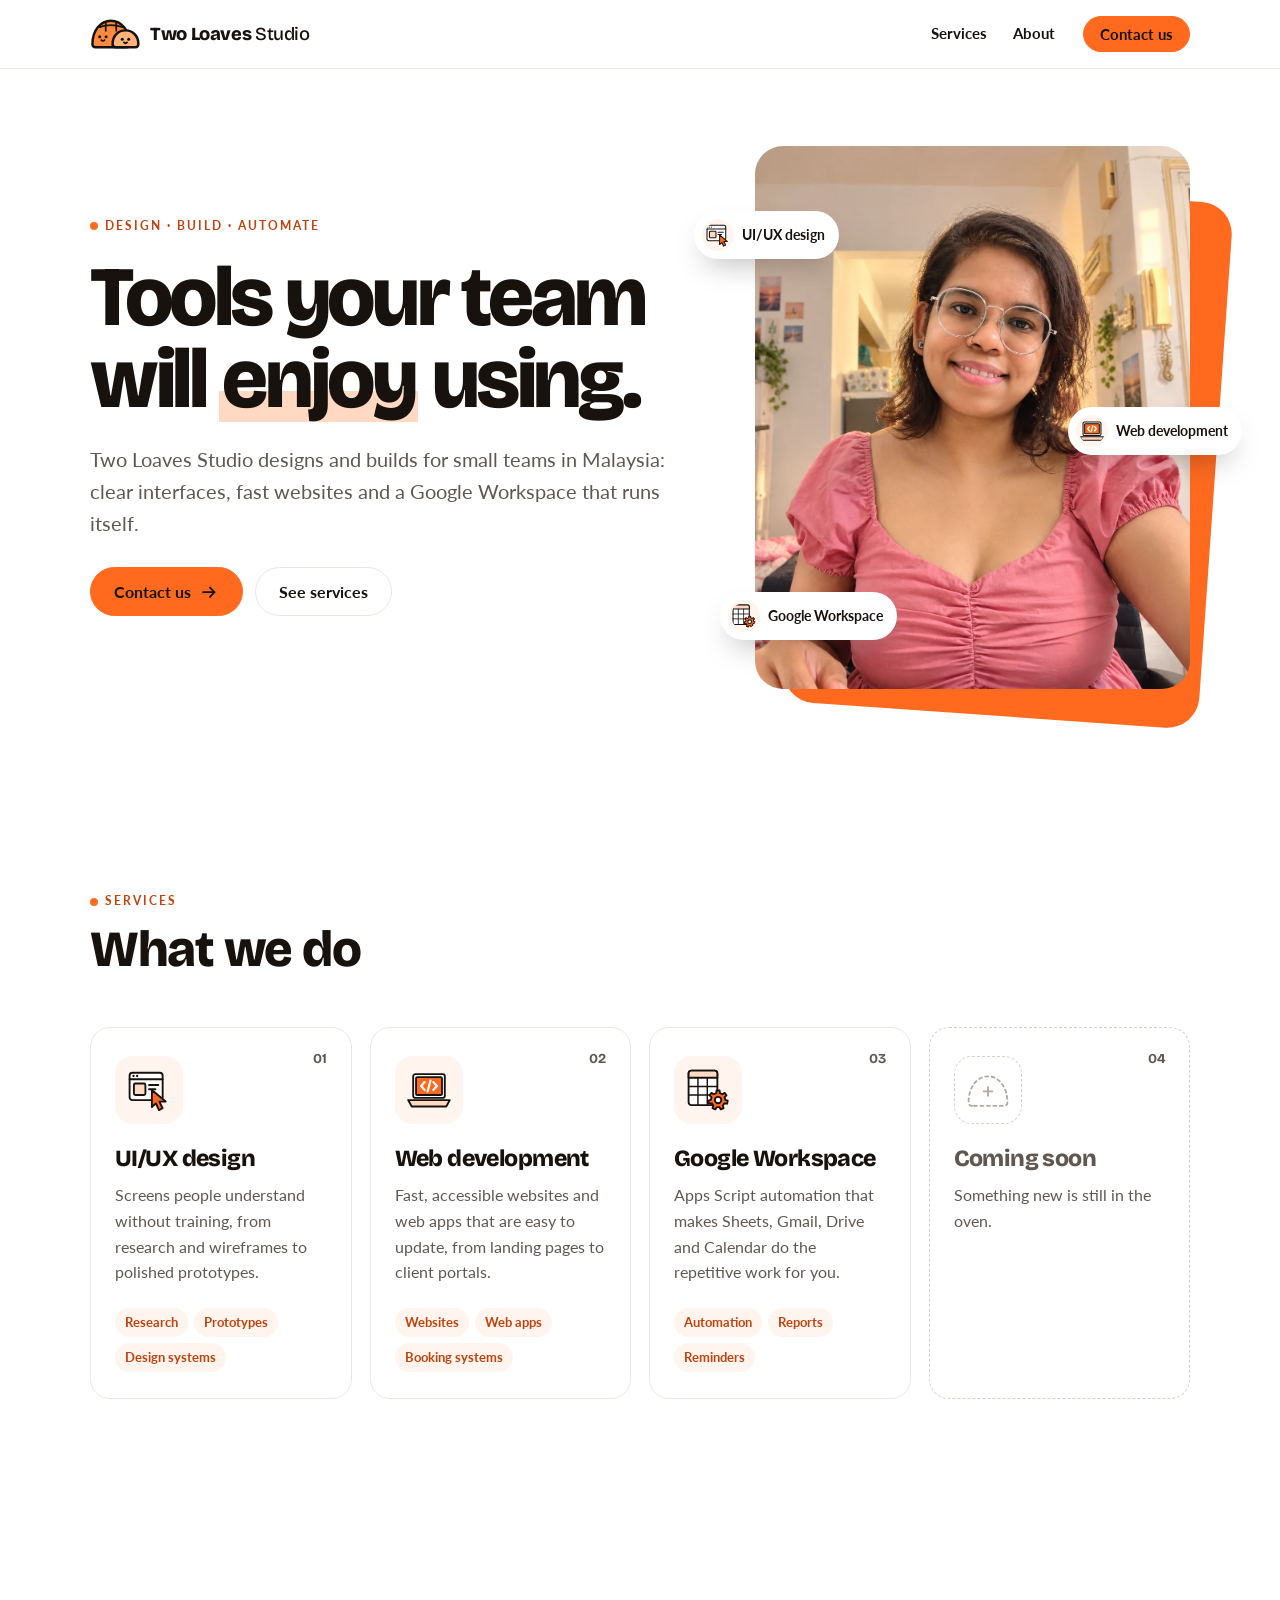
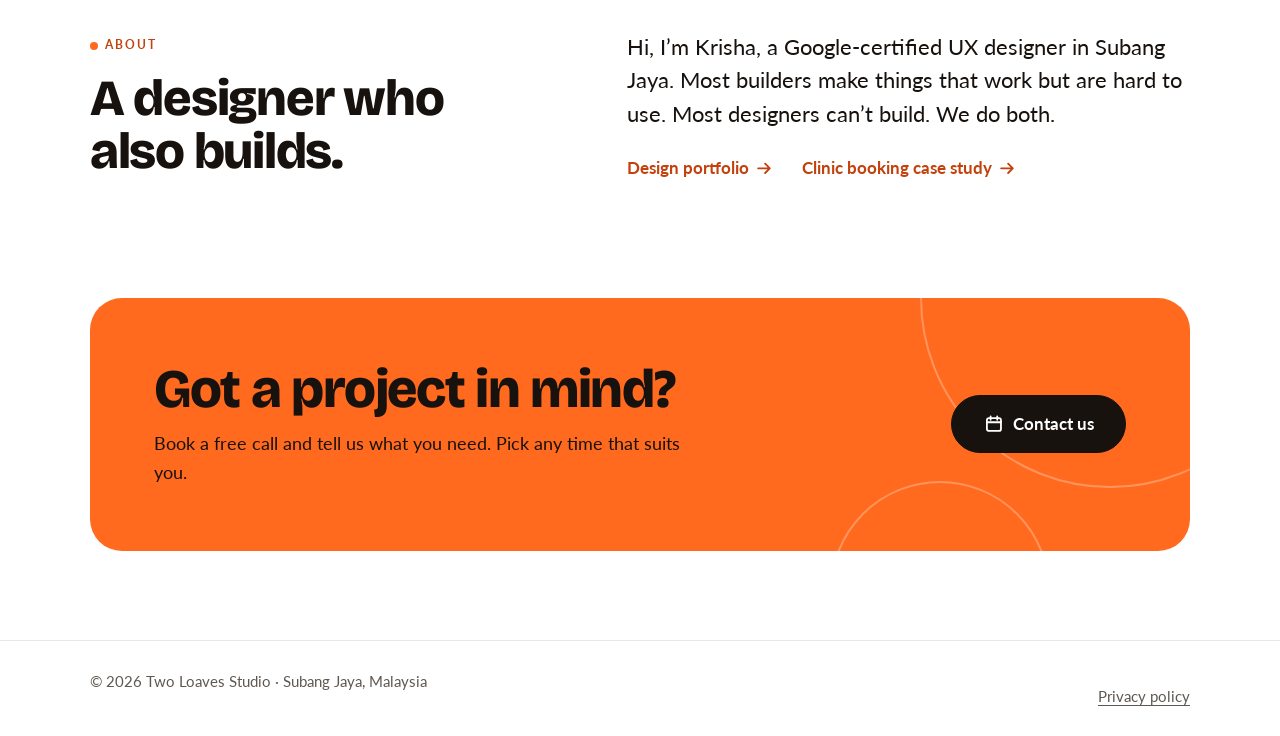
==== commit e1dbc77a: "Rebuild as one brief white-and-orange site with client reviews Combine the three sides into a single" ====
--- a/index.html
+++ b/index.html
@@ -1,1940 +1,203 @@
 <!doctype html>
-<html lang="en-MY" data-side="bright">
+<html lang="en-MY">
 <head>
   <meta charset="utf-8">
   <meta name="viewport" content="width=device-width, initial-scale=1">
-  <title>Supercharge your Google Workspace | Two Loaves Studio</title>
-  <meta name="description" content="Most teams use Google at walking pace. I switch on the hidden side: Apps Script automations, triggers and tools that make Sheets, Gmail, Drive and Calendar run themselves. Plus custom websites and web apps.">
+  <title>Two Loaves Studio | UI/UX design, web development and Google Workspace</title>
+  <meta name="description" content="Two Loaves Studio designs and builds for small teams in Malaysia: UI/UX design, websites and web apps, and Google Workspace automation.">
   <meta property="og:type" content="website">
-  <meta property="og:title" content="Supercharge your Google Workspace | Two Loaves Studio">
-  <meta property="og:description" content="Most teams use Google at walking pace. I switch on the hidden side: Apps Script automations, triggers and tools that make Sheets, Gmail, Drive and Calendar run themselves. Plus custom websites and web apps.">
+  <meta property="og:title" content="Two Loaves Studio | UI/UX design, web development and Google Workspace">
+  <meta property="og:description" content="Two Loaves Studio designs and builds for small teams in Malaysia: UI/UX design, websites and web apps, and Google Workspace automation.">
   <meta name="theme-color" content="#ffffff">
-  <script>
-    // Pick the side before the page paints, so a link to a dark-side or build section opens there.
-    // No hash or a b- hash: bright side. #build or a dev- hash: the build department. Anything else: dark side.
-    (function () {
-      var h = location.hash.slice(1), side = 'bright';
-      if (h === 'build' || h.indexOf('dev-') === 0) side = 'dev';
-      else if (h && h.indexOf('b-') !== 0) side = 'dark';
-      document.documentElement.setAttribute('data-side', side);
-    })();
-  </script>
+  <script>document.documentElement.classList.add('js');</script>
   <link rel="icon" href="favicon.svg" type="image/svg+xml">
   <link rel="preconnect" href="https://fonts.googleapis.com">
   <link rel="preconnect" href="https://fonts.gstatic.com" crossorigin>
   <link rel="stylesheet" href="https://fonts.googleapis.com/css2?family=Bricolage+Grotesque:opsz,wght@12..96,400..800&family=Lato:ital,wght@0,400;0,700;0,900;1,400&display=swap">
   <link rel="stylesheet" href="css/styles.css">
-  <noscript><style>
-    .side--dark, html[data-side] .side--dark { position: relative; clip-path: none; }
-    .side--bright { padding-right: 0; }
-    .divider, .peek { display: none; }
-  </style></noscript>
 </head>
 <body>
-<a class="skip" href="#b-main" data-skip>Skip to content</a>
-
-<!-- Pictogram sprite: black outlines, colour lives only inside the symbols.
-     var(--w) is the "white" inside each pictogram; every side recolours it. -->
+<a class="skip" href="#main">Skip to content</a>
+
+<!-- Icons: ink outlines, orange inside -->
 <svg class="sprite" xmlns="http://www.w3.org/2000/svg" aria-hidden="true" focusable="false">
-  <symbol id="p-sheet" viewBox="0 0 64 64" fill="none" stroke="currentColor" stroke-width="2.6" stroke-linecap="round" stroke-linejoin="round">
-    <path d="M3 12Q32 20 61 12"/>
-    <path fill="#18a873" d="M11 15Q32 21 53 15V49Q48 54 42 50Q37 46 32 50Q27 54 22 50Q16 46 11 50Z"/>
-    <path stroke-width="2" d="M25 18V51.5M39 18V48.5M11 27Q32 32 53 27M11 38Q32 42 53 38"/>
-    <rect fill="#ffc21a" x="14" y="10" width="5" height="10" rx="1.5"/>
-    <rect fill="#ffc21a" x="45" y="10" width="5" height="10" rx="1.5"/>
-  </symbol>
-  <symbol id="p-run" viewBox="0 0 64 64" fill="none" stroke="currentColor" stroke-width="2.6" stroke-linecap="round" stroke-linejoin="round">
-    <path d="M3 20H9M2 28H6M4 38H9"/>
-    <path d="M15 27L8 34M49 24L57 17"/>
-    <path d="M27 46L22 55L14 56M38 46L45 53L41 61"/>
-    <rect style="fill:var(--w,#fff)" x="15" y="5" width="34" height="41" rx="3"/>
-    <path fill="#18a873" d="M18 5H46Q49 5 49 8V15H15V8Q15 5 18 5Z"/>
-    <path stroke-width="2" d="M15 25H49M15 35H49M27 15V46M38 15V46"/>
-    <path fill="#2f6bff" d="M56 29C56 29 52.5 34 52.5 36.5A3.5 3.5 0 0 0 59.5 36.5C59.5 34 56 29 56 29Z"/>
-  </symbol>
-  <symbol id="p-eye" viewBox="0 0 64 64" fill="none" stroke="currentColor" stroke-width="2.6" stroke-linecap="round" stroke-linejoin="round">
-    <path d="M32 18V11M21 20.5L18 14.5M43 20.5L46 14.5"/>
-    <path style="fill:var(--w,#fff)" d="M4 32Q32 4 60 32Q32 60 4 32Z"/>
-    <circle fill="#18a873" cx="32" cy="32" r="11"/>
-    <circle fill="currentColor" stroke="none" cx="32" cy="32" r="4.5"/>
-    <circle style="fill:var(--w,#fff)" stroke="none" cx="35.5" cy="28.5" r="2"/>
-  </symbol>
-  <symbol id="p-dew" viewBox="0 0 64 64" fill="none" stroke="currentColor" stroke-width="2.6" stroke-linecap="round" stroke-linejoin="round">
-    <path fill="#18a873" d="M6 54Q18 32 58 42Q36 64 6 54Z"/>
-    <path stroke-width="2" d="M11 53Q30 46 50 44"/>
-    <path fill="#2f6bff" d="M33 6C33 6 21 21 21 29C21 36 26 41 33 41C40 41 45 36 45 29C45 21 33 6 33 6Z"/>
-    <path stroke="#fff" d="M27 30Q27 25 30 22"/>
-  </symbol>
-  <symbol id="p-bee" viewBox="0 0 64 64" fill="none" stroke="currentColor" stroke-width="2.6" stroke-linecap="round" stroke-linejoin="round">
-    <ellipse style="fill:var(--w,#fff)" cx="27" cy="18" rx="7" ry="11" transform="rotate(-20 27 18)"/>
-    <ellipse style="fill:var(--w,#fff)" cx="40" cy="17" rx="7" ry="11" transform="rotate(20 40 17)"/>
-    <ellipse fill="#ffc21a" cx="35" cy="38" rx="19" ry="13"/>
-    <path stroke-width="5" stroke-linecap="butt" d="M30 26Q27 38 30 50M40 25.5Q37 38 40 50.5"/>
-    <path fill="currentColor" d="M53 35L61 38L53 41Z"/>
-    <path d="M12 31Q8 23 3 23M16 30Q16 22 12 18"/>
-    <circle fill="currentColor" cx="14" cy="38" r="8"/>
-    <circle style="fill:var(--w,#fff)" stroke="none" cx="11.5" cy="36" r="2"/>
-  </symbol>
-  <symbol id="p-stairs" viewBox="0 0 64 64" fill="none" stroke="currentColor" stroke-width="2.6" stroke-linecap="round" stroke-linejoin="round">
-    <rect fill="#18a873" x="5" y="44" width="13.5" height="13"/>
-    <rect fill="#2f6bff" x="18.5" y="31" width="13.5" height="26"/>
-    <rect fill="#ffc21a" x="32" y="18" width="13.5" height="39"/>
-    <rect fill="#ff4f36" x="45.5" y="5" width="13.5" height="52"/>
-  </symbol>
-  <symbol id="p-scope" viewBox="0 0 64 64" fill="none" stroke="currentColor" stroke-width="2.6" stroke-linecap="round" stroke-linejoin="round">
-    <path stroke-width="8" d="M40 40L56 56"/>
-    <circle style="fill:var(--w,#fff)" cx="27" cy="27" r="18"/>
-    <path stroke="#2f6bff" stroke-width="3.2" d="M16 26Q17 18 25 16"/>
-    <path stroke="#2f6bff" stroke-width="3.2" d="M16.5 33V33"/>
-  </symbol>
-  <symbol id="p-tag" viewBox="0 0 64 64" fill="none" stroke="currentColor" stroke-width="2.6" stroke-linecap="round" stroke-linejoin="round">
-    <path fill="#ffc21a" d="M34 5H57Q59 5 59 7V30L32 57Q30 59 28 57L7 36Q5 34 7 32Z"/>
-    <circle style="fill:var(--w,#fff)" cx="48" cy="16" r="4"/>
-    <g transform="rotate(45 31 33)">
-      <rect style="fill:var(--w,#fff)" x="12" y="27" width="38" height="12" rx="6"/>
-      <path stroke-width="2" d="M25 27V39M37 27V39"/>
-      <g fill="currentColor" stroke="none"><circle cx="29" cy="31" r="1.2"/><circle cx="33" cy="31" r="1.2"/><circle cx="29" cy="35" r="1.2"/><circle cx="33" cy="35" r="1.2"/></g>
-    </g>
-  </symbol>
-  <symbol id="p-bandage" viewBox="0 0 64 64" fill="none" stroke="currentColor" stroke-width="2.6" stroke-linecap="round" stroke-linejoin="round">
-    <g transform="rotate(-35 32 32)">
-      <rect fill="#ffc21a" x="5" y="21" width="54" height="22" rx="11"/>
-      <rect style="fill:var(--w,#fff)" x="23" y="21" width="18" height="22"/>
-      <g fill="currentColor" stroke="none"><circle cx="28" cy="27" r="1.4"/><circle cx="36" cy="27" r="1.4"/><circle cx="32" cy="32" r="1.4"/><circle cx="28" cy="37" r="1.4"/><circle cx="36" cy="37" r="1.4"/></g>
-    </g>
-  </symbol>
-  <symbol id="p-calc" viewBox="0 0 64 64" fill="none" stroke="currentColor" stroke-width="2.6" stroke-linecap="round" stroke-linejoin="round">
-    <rect style="fill:var(--w,#fff)" x="14" y="5" width="36" height="54" rx="5"/>
-    <rect fill="#18a873" x="19" y="10" width="26" height="12" rx="2"/>
-    <g fill="currentColor" stroke="none"><circle cx="23" cy="31" r="3"/><circle cx="32" cy="31" r="3"/><circle cx="23" cy="40" r="3"/><circle cx="32" cy="40" r="3"/><circle cx="23" cy="49" r="3"/><circle cx="32" cy="49" r="3"/></g>
-    <circle fill="#ffc21a" cx="41" cy="31" r="3"/>
-    <rect fill="#ff4f36" x="38" y="37" width="6" height="15" rx="3"/>
-  </symbol>
-  <symbol id="p-apple" viewBox="0 0 64 64" fill="none" stroke="currentColor" stroke-width="2.6" stroke-linecap="round" stroke-linejoin="round">
-    <path d="M32 19Q31 11 35 6"/>
-    <path fill="#18a873" d="M35 13Q41 4 50 8Q44 16 35 13Z"/>
-    <path fill="#ff4f36" d="M32 19C26 13 11 14 11 31C11 46 22 59 32 54C42 59 53 46 53 31C53 14 38 13 32 19Z"/>
-    <path stroke="#fff" d="M19 31Q19 25 24 23"/>
-  </symbol>
-  <symbol id="p-parcel" viewBox="0 0 64 64" fill="none" stroke="currentColor" stroke-width="2.6" stroke-linecap="round" stroke-linejoin="round">
-    <path style="fill:var(--w,#fff)" d="M8 19L32 31V58L8 46Z"/>
-    <path fill="#ffc21a" d="M56 19L32 31V58L56 46Z"/>
-    <path fill="#ffc21a" d="M32 7L56 19L32 31L8 19Z"/>
-    <path stroke-width="4" d="M20 13L44 25V45"/>
-  </symbol>
-  <symbol id="p-clinic" viewBox="0 0 64 64" fill="none" stroke="currentColor" stroke-width="2.6" stroke-linecap="round" stroke-linejoin="round">
-    <rect style="fill:var(--w,#fff)" x="7" y="7" width="50" height="50" rx="12"/>
-    <path fill="#ff4f36" d="M26 15H38V26H49V38H38V49H26V38H15V26H26Z"/>
-  </symbol>
-  <symbol id="p-kanban" viewBox="0 0 64 64" fill="none" stroke="currentColor" stroke-width="2.6" stroke-linecap="round" stroke-linejoin="round">
-    <rect style="fill:var(--w,#fff)" x="5" y="9" width="54" height="46" rx="4"/>
-    <path d="M23 9V55M41 9V55"/>
-    <rect fill="#2f6bff" x="9" y="16" width="10" height="8" rx="1.5"/>
-    <rect fill="#2f6bff" x="9" y="28" width="10" height="8" rx="1.5"/>
-    <rect fill="#ffc21a" x="27" y="16" width="10" height="8" rx="1.5"/>
-    <rect fill="#18a873" x="45" y="16" width="10" height="8" rx="1.5"/>
-    <rect fill="#18a873" x="45" y="28" width="10" height="8" rx="1.5"/>
-    <rect fill="#18a873" x="45" y="40" width="10" height="8" rx="1.5"/>
-  </symbol>
-  <symbol id="p-house" viewBox="0 0 64 64" fill="none" stroke="currentColor" stroke-width="2.6" stroke-linecap="round" stroke-linejoin="round">
-    <path style="fill:var(--w,#fff)" d="M11 31L32 12L53 31V57H11Z"/>
-    <path fill="#ff4f36" d="M3 32L32 5L61 32L55 37.5L32 16L9 37.5Z"/>
-    <rect fill="#2f6bff" x="26" y="39" width="12" height="18"/>
-    <rect fill="#ffc21a" x="15" y="36" width="7" height="7"/>
-    <rect fill="#ffc21a" x="42" y="36" width="7" height="7"/>
-  </symbol>
-  <symbol id="p-can" viewBox="0 0 64 64" fill="none" stroke="currentColor" stroke-width="2.6" stroke-linecap="round" stroke-linejoin="round">
-    <path style="fill:var(--w,#fff)" d="M16 13V51A16 5 0 0 0 48 51V13"/>
-    <path fill="#2f6bff" d="M16 23A16 5 0 0 0 48 23V41A16 5 0 0 1 16 41Z"/>
-    <ellipse style="fill:var(--w,#fff)" cx="32" cy="13" rx="16" ry="5"/>
-    <ellipse stroke-width="2" cx="32" cy="13" rx="11" ry="2.8"/>
-  </symbol>
-  <symbol id="p-bricks" viewBox="0 0 64 64" fill="none" stroke="currentColor" stroke-width="2.6" stroke-linecap="round" stroke-linejoin="round">
-    <rect fill="#ff4f36" x="5" y="13" width="54" height="39" rx="2"/>
-    <path stroke="#fff" stroke-width="2.6" stroke-linecap="butt" d="M6.5 26H57.5M6.5 39H57.5M23 14.5V26M41 14.5V26M14 26V39M32 26V39M50 26V39M23 39V50.5M41 39V50.5"/>
-  </symbol>
-  <symbol id="p-web" viewBox="0 0 64 64" fill="none" stroke="currentColor" stroke-width="2" stroke-linecap="round" stroke-linejoin="round">
-    <path d="M32 32L60 32M32 32L51.8 51.8M32 32L32 60M32 32L12.2 51.8M32 32L4 32M32 32L12.2 12.2M32 32L32 4M32 32L51.8 12.2"/>
-    <path d="M40 32Q37.6 34.3 37.7 37.7Q34.3 37.6 32 40Q29.7 37.6 26.3 37.7Q26.4 34.3 24 32Q26.4 29.7 26.3 26.3Q29.7 26.4 32 24Q34.3 26.4 37.7 26.3Q37.6 29.7 40 32"/>
-    <path d="M48 32Q43.2 36.6 43.3 43.3Q36.6 43.2 32 48Q27.4 43.2 20.7 43.3Q20.8 36.6 16 32Q20.8 27.4 20.7 20.7Q27.4 20.8 32 16Q36.6 20.8 43.3 20.7Q43.2 27.4 48 32"/>
-    <path d="M57 32Q49.5 39.2 49.7 49.7Q39.2 49.5 32 57Q24.8 49.5 14.3 49.7Q14.5 39.2 7 32Q14.5 24.8 14.3 14.3Q24.8 14.5 32 7Q39.2 14.5 49.7 14.3Q49.5 24.8 57 32"/>
-    <path d="M39.5 40L36 37.5M39 45.5L35.5 48M47.5 40L51 37.5M48 45.5L51.5 48"/>
-    <circle fill="#2f6bff" stroke-width="2.6" cx="43.5" cy="43" r="4.8"/>
-  </symbol>
-  <symbol id="p-pin" viewBox="0 0 64 64" fill="none" stroke="currentColor" stroke-width="2.6" stroke-linecap="round" stroke-linejoin="round">
-    <ellipse stroke-width="2" cx="32" cy="58" rx="12" ry="3"/>
-    <path fill="#ff4f36" d="M32 56C32 56 12 35 12 23C12 12 21 5 32 5C43 5 52 12 52 23C52 35 32 56 32 56Z"/>
-    <circle style="fill:var(--w,#fff)" cx="32" cy="23" r="7.5"/>
-  </symbol>
-  <symbol id="p-owl" viewBox="0 0 64 64" fill="none" stroke="currentColor" stroke-width="2.6" stroke-linecap="round" stroke-linejoin="round">
-    <path style="fill:var(--w,#fff)" d="M14 24Q13 12 17 7L25 15Q32 13 39 15L47 7Q51 12 50 24V44Q50 58 32 58Q14 58 14 44Z"/>
-    <path d="M14 34Q21 42 19 53M50 34Q43 42 45 53"/>
-    <circle fill="#ffc21a" cx="24.5" cy="27" r="7.5"/>
-    <circle fill="#ffc21a" cx="39.5" cy="27" r="7.5"/>
-    <circle fill="currentColor" stroke="none" cx="24.5" cy="27" r="3"/>
-    <circle fill="currentColor" stroke="none" cx="39.5" cy="27" r="3"/>
-    <path fill="#ff4f36" d="M29 34H35L32 39Z"/>
-    <path stroke-width="2" d="M26 46Q28 48 30 46Q32 48 34 46Q36 48 38 46M28 51Q30 53 32 51Q34 53 36 51"/>
-  </symbol>
-  <symbol id="p-axe" viewBox="0 0 64 64" fill="none" stroke="currentColor" stroke-width="2.6" stroke-linecap="round" stroke-linejoin="round">
-    <g transform="rotate(32 32 34)">
-      <rect fill="#ffc21a" x="29" y="10" width="7" height="52" rx="3.5"/>
-      <path style="fill:var(--w,#fff)" d="M36 10H24Q12 5 7 12Q4 21 7 30Q12 37 24 32H36Z"/>
-      <path stroke="#2f6bff" stroke-width="3" d="M11 15Q9 21 11 27"/>
-    </g>
-  </symbol>
-  <symbol id="p-book" viewBox="0 0 64 64" fill="none" stroke="currentColor" stroke-width="2.6" stroke-linecap="round" stroke-linejoin="round">
-    <path fill="#2f6bff" d="M6 51Q20 47 32 55Q44 47 58 51V56Q44 52 32 60Q20 52 6 56Z"/>
-    <path style="fill:var(--w,#fff)" d="M32 17Q20 9 6 13V51Q20 47 32 55Q44 47 58 51V13Q44 9 32 17Z"/>
-    <path d="M32 17V55"/>
-    <path stroke-width="2" d="M12 22Q19 20 26 23M12 30Q19 28 26 31M12 38Q19 36 26 39M38 23Q45 20 52 22M38 31Q45 28 52 30M38 39Q45 36 52 38"/>
-    <path fill="#ff4f36" d="M44 12.2V26L47.5 23L51 26V11.8"/>
-  </symbol>
-  <symbol id="p-phone" viewBox="0 0 64 64" fill="none" stroke="currentColor" stroke-width="2.6" stroke-linecap="round" stroke-linejoin="round">
-    <path d="M38 16Q47 17 48 26M39 7Q56 9 57 26"/>
-    <path fill="#18a873" d="M15 7H24Q26 7 26.6 9L29.5 19Q30 21 28.5 22.5L23 27Q28 37 37 42L41.5 36.5Q43 35 45 35.5L55 38.4Q57 39 57 41V50Q57 57 50 57Q32 57 19.5 44.5Q7 32 7 14Q7 7 15 7Z"/>
-  </symbol>
-  <symbol id="p-form" viewBox="0 0 64 64" fill="none" stroke="currentColor" stroke-width="2.6" stroke-linecap="round" stroke-linejoin="round">
-    <rect style="fill:var(--w,#fff)" x="12" y="9" width="40" height="50" rx="4"/>
-    <rect fill="currentColor" x="23" y="5" width="18" height="9" rx="2"/>
-    <rect style="fill:var(--w,#fff)" x="19" y="21" width="26" height="7" rx="1.5"/>
-    <rect style="fill:var(--w,#fff)" x="19" y="34" width="26" height="7" rx="1.5"/>
-    <rect fill="#2f6bff" x="19" y="47" width="14" height="6" rx="1.5"/>
-  </symbol>
-  <symbol id="p-mail" viewBox="0 0 64 64" fill="none" stroke="currentColor" stroke-width="2.6" stroke-linecap="round" stroke-linejoin="round">
-    <rect style="fill:var(--w,#fff)" x="6" y="15" width="50" height="36" rx="4"/>
-    <path d="M7 17L31 36L55 17"/>
-    <circle fill="#ff4f36" cx="54" cy="15" r="7"/>
-  </symbol>
-  <symbol id="p-dash" viewBox="0 0 64 64" fill="none" stroke="currentColor" stroke-width="2.6" stroke-linecap="round" stroke-linejoin="round">
-    <rect style="fill:var(--w,#fff)" x="6" y="10" width="52" height="47" rx="4"/>
-    <path fill="#18a873" d="M10 10H54Q58 10 58 14V21H6V14Q6 10 10 10Z"/>
-    <path stroke-width="4" d="M19 5V14M45 5V14"/>
-    <rect fill="#ffc21a" x="33" y="34" width="9" height="9" rx="2"/>
-    <g fill="currentColor" stroke="none"><circle cx="17" cy="29" r="2.4"/><circle cx="27" cy="29" r="2.4"/><circle cx="37.5" cy="29" r="2.4"/><circle cx="47" cy="29" r="2.4"/><circle cx="17" cy="38.5" r="2.4"/><circle cx="27" cy="38.5" r="2.4"/><circle cx="47" cy="38.5" r="2.4"/><circle cx="17" cy="48" r="2.4"/><circle cx="27" cy="48" r="2.4"/><circle cx="37.5" cy="48" r="2.4"/></g>
-  </symbol>
-  <symbol id="p-chart" viewBox="0 0 64 64" fill="none" stroke="currentColor" stroke-width="2.6" stroke-linecap="round" stroke-linejoin="round">
-    <rect style="fill:var(--w,#fff)" x="6" y="8" width="52" height="48" rx="4"/>
-    <rect fill="#2f6bff" x="14" y="34" width="9" height="15"/>
-    <rect fill="#ffc21a" x="27.5" y="24" width="9" height="25"/>
-    <rect fill="#18a873" x="41" y="16" width="9" height="33"/>
-    <path d="M11 49H53"/>
-  </symbol>
-  <symbol id="p-organ" viewBox="0 0 64 64" fill="none" stroke="currentColor" stroke-width="2.6" stroke-linecap="round" stroke-linejoin="round">
-    <path fill="#ffc21a" d="M7 42V25Q7 22 11 22Q15 22 15 25V42Z"/>
-    <path fill="#ffc21a" d="M17 42V16Q17 13 21 13Q25 13 25 16V42Z"/>
-    <path fill="#ffc21a" d="M28 42V9Q28 6 32 6Q36 6 36 9V42Z"/>
-    <path fill="#ffc21a" d="M39 42V16Q39 13 43 13Q47 13 47 16V42Z"/>
-    <path fill="#ffc21a" d="M49 42V25Q49 22 53 22Q57 22 57 25V42Z"/>
-    <path stroke-width="2" d="M9 35L11 37.5L13 35M19 35L21 37.5L23 35M30 35L32 37.5L34 35M41 35L43 37.5L45 35M51 35L53 37.5L55 35"/>
-    <rect fill="#ff4f36" x="4" y="42" width="56" height="16" rx="3"/>
-    <rect style="fill:var(--w,#fff)" x="9" y="46" width="46" height="7" rx="1"/>
-    <path stroke-width="1.6" d="M14.75 46V53M20.5 46V53M26.25 46V53M32 46V53M37.75 46V53M43.5 46V53M49.25 46V53"/>
-  </symbol>
-  <symbol id="p-eyes" viewBox="0 0 64 64" fill="none" stroke="currentColor" stroke-width="2.6" stroke-linecap="round" stroke-linejoin="round">
-    <path d="M7 21Q16 15 26 19M38 19Q48 15 57 21"/>
-    <path style="fill:var(--w,#fff)" d="M3 34Q16 20 29 34Q16 48 3 34Z"/>
-    <path style="fill:var(--w,#fff)" d="M35 34Q48 20 61 34Q48 48 35 34Z"/>
-    <circle fill="#18a873" cx="16" cy="34" r="6.5"/>
-    <circle fill="#18a873" cx="48" cy="34" r="6.5"/>
-    <g fill="currentColor" stroke="none"><circle cx="16" cy="34" r="2.8"/><circle cx="48" cy="34" r="2.8"/></g>
-    <g style="fill:var(--w,#fff)" stroke="none"><circle cx="18" cy="32" r="1.3"/><circle cx="50" cy="32" r="1.3"/></g>
-  </symbol>
-  <symbol id="p-piggy" viewBox="0 0 64 64" fill="none" stroke="currentColor" stroke-width="2.6" stroke-linecap="round" stroke-linejoin="round">
-    <path d="M9 33Q3 31 5 26Q8 25 8 29"/>
-    <rect fill="#ff4f36" x="15" y="45" width="8" height="11" rx="2"/>
-    <rect fill="#ff4f36" x="36" y="45" width="8" height="11" rx="2"/>
-    <path fill="#ff4f36" d="M17 25L13 14L26 20Z"/>
-    <ellipse fill="#ff4f36" cx="30" cy="36" rx="22" ry="15"/>
-    <ellipse fill="#ff4f36" cx="51.5" cy="37" rx="5.5" ry="6.5"/>
-    <g fill="currentColor" stroke="none"><circle cx="51.5" cy="35" r="1.1"/><circle cx="51.5" cy="39" r="1.1"/><circle cx="41" cy="30" r="2"/></g>
-    <path stroke-width="3" d="M24 23H34"/>
-    <circle fill="#ffc21a" cx="29" cy="11" r="6"/>
-    <path stroke-width="2" d="M29 8V14"/>
-  </symbol>
-  <symbol id="p-clock" viewBox="0 0 64 64" fill="none" stroke="currentColor" stroke-width="2.6" stroke-linecap="round" stroke-linejoin="round">
-    <path d="M24 9Q32 4 40 9"/>
-    <path d="M17 54L12 60M47 54L52 60"/>
-    <circle fill="#ffc21a" cx="14" cy="14" r="8"/>
-    <circle fill="#ffc21a" cx="50" cy="14" r="8"/>
-    <circle fill="#2f6bff" cx="32" cy="35" r="22"/>
-    <circle style="fill:var(--w,#fff)" cx="32" cy="35" r="17"/>
-    <path stroke-width="2.4" d="M32 20V23M32 47V50M17 35H20M44 35H47"/>
-    <path stroke-width="3" d="M32 35V24M32 35L40 40"/>
-    <circle fill="#ff4f36" cx="32" cy="35" r="2.6"/>
-  </symbol>
-  <symbol id="p-bulb" viewBox="0 0 64 64" fill="none" stroke="currentColor" stroke-width="2.6" stroke-linecap="round" stroke-linejoin="round">
-    <path d="M8 14L4 11M56 14L60 11M5 27H1M59 27H63"/>
-    <path fill="#ffc21a" d="M32 7C20 7 13 16 13 26C13 33 17 37 21 42C23 44.5 24 47 24 50H40C40 47 41 44.5 43 42C47 37 51 33 51 26C51 16 44 7 32 7Z"/>
-    <path stroke="#fff" d="M19 24Q20 16 26 13"/>
-    <path stroke-width="2" d="M27 41L28 33Q32 27 36 33L37 41"/>
-    <rect style="fill:var(--w,#fff)" x="24" y="50" width="16" height="8" rx="2"/>
-    <path stroke-width="2" d="M24 53.5H40"/>
-    <path fill="currentColor" d="M28 58H36Q36 61 32 61Q28 61 28 58Z"/>
-  </symbol>
-  <symbol id="p-yarn" viewBox="0 0 64 64" fill="none" stroke="currentColor" stroke-width="2.6" stroke-linecap="round" stroke-linejoin="round">
-    <path d="M46 44Q60 48 55 56Q50 61 61 61"/>
-    <circle fill="#ff4f36" cx="29" cy="31" r="21"/>
-    <path stroke-width="2" d="M11 23Q30 16 48 25M9 30Q30 23 50 32M9 37Q30 30 49 39M12 44Q30 37 46 46M19 14Q28 31 19 48M26 11Q35 31 26 51"/>
-  </symbol>
-  <symbol id="p-folder" viewBox="0 0 64 64" fill="none" stroke="currentColor" stroke-width="2.6" stroke-linecap="round" stroke-linejoin="round">
-    <path fill="#ffc21a" d="M6 17Q6 13 10 13H24L29 18H54Q58 18 58 22V50Q58 54 54 54H10Q6 54 6 50Z"/>
-    <rect style="fill:var(--w,#fff)" x="13" y="21" width="38" height="22" rx="1.5"/>
-    <path stroke-width="2" d="M18 27H40M18 32H34"/>
-    <path fill="#ffc21a" d="M6 30Q6 27 9 27H55Q58 27 58 30V50Q58 54 54 54H10Q6 54 6 50Z"/>
-    <rect fill="#18a873" x="24" y="37" width="16" height="7" rx="1.5"/>
-  </symbol>
-  <symbol id="tick" viewBox="0 0 64 64">
-    <circle fill="#18a873" stroke="currentColor" stroke-width="4" cx="32" cy="32" r="28"/>
-    <path fill="none" stroke="#fff" stroke-width="7" stroke-linecap="round" stroke-linejoin="round" d="M19 33L28 42L45 23"/>
-  </symbol>
-  <!-- Two Loaves Studio logo: two smiling loaves, the big one scored like a spreadsheet grid -->
   <symbol id="mark" viewBox="1 20 62 39" fill="none" stroke="currentColor" stroke-width="3" stroke-linecap="round" stroke-linejoin="round">
-    <path fill="#ffc21a" d="M8 56Q4 56 4 52C4 35 14 23 27 23C40 23 50 35 50 52Q50 56 46 56Z"/>
+    <path fill="#ff8a3d" d="M8 56Q4 56 4 52C4 35 14 23 27 23C40 23 50 35 50 52Q50 56 46 56Z"/>
     <path stroke-width="2.2" d="M12.5 31Q27 26 41.5 31M20.5 25.5V35.5M33.5 25.5V35.5"/>
     <g fill="currentColor" stroke="none"><circle cx="13" cy="43" r="1.9"/><circle cx="21" cy="43" r="1.9"/></g>
     <path stroke-width="2.2" d="M15 47Q17 49 19 47"/>
-    <g fill="#ff4f36" stroke="none" opacity=".75"><ellipse cx="9.5" cy="46.5" rx="2.2" ry="1.4"/><ellipse cx="24.5" cy="46.5" rx="2.2" ry="1.4"/></g>
-    <path fill="#ffc21a" d="M33 56Q29 56 29 52C29 42 36 35 45 35C54 35 61 42 61 52Q61 56 57 56Z"/>
+    <path fill="#ffb27a" d="M33 56Q29 56 29 52C29 42 36 35 45 35C54 35 61 42 61 52Q61 56 57 56Z"/>
     <g fill="currentColor" stroke="none"><circle cx="41" cy="46" r="1.9"/><circle cx="49" cy="46" r="1.9"/></g>
     <path stroke-width="2.2" d="M43 50Q45 52 47 50"/>
-    <g fill="#ff4f36" stroke="none" opacity=".75"><ellipse cx="37.5" cy="49.5" rx="2.2" ry="1.4"/><ellipse cx="52.5" cy="49.5" rx="2.2" ry="1.4"/></g>
-  </symbol>
-  <symbol id="grid" viewBox="0 0 64 64" fill="none" stroke="currentColor" stroke-width="4.5" stroke-linejoin="round">
-    <rect style="fill:var(--w,#fff)" x="4" y="4" width="56" height="56" rx="10"/>
-    <rect fill="#18a873" stroke="none" x="6" y="6" width="52" height="17" rx="4"/>
-    <path d="M4 23H60M4 41H60M23 4V60M41 4V60"/>
-  </symbol>
-  <symbol id="glyph-gear" viewBox="0 0 64 64" fill="none" stroke="currentColor" stroke-width="5.5" stroke-linejoin="round">
-    <path fill="#ffc21a" d="M26.8 12.7L27.8 5.3L36.2 5.3L37.2 12.7L43.9 15.9L50.2 12.1L55.5 18.7L50.3 24L52 31.3L58.9 33.8L57.1 42.1L49.7 41.3L45 47.2L47.4 54.2L39.8 57.9L35.7 51.7L28.3 51.7L24.2 57.9L16.6 54.2L19 47.2L14.3 41.3L6.9 42.1L5.1 33.8L12 31.3L13.7 24L8.5 18.7L13.8 12.1L20.1 15.9Z"/>
-    <circle style="fill:var(--w,#fff)" cx="32" cy="32" r="9"/>
+  </symbol>
+  <symbol id="s-ux" viewBox="0 0 64 64" fill="none" stroke="currentColor" stroke-width="2.6" stroke-linecap="round" stroke-linejoin="round">
+    <rect fill="#fff" x="5" y="8" width="46" height="38" rx="4"/>
+    <path d="M5 17H51"/>
+    <g fill="currentColor" stroke="none"><circle cx="10.5" cy="12.5" r="1.6"/><circle cx="15.5" cy="12.5" r="1.6"/></g>
+    <rect fill="#ffd9c2" x="11" y="23" width="16" height="16" rx="2"/>
+    <path d="M32 25H45M32 31H41"/>
+    <path fill="#ff6a1f" d="M36 32V55.6L41.6 50.6L45.9 59.9L50.9 57.4L46.5 48.1H55.2Z"/>
+  </symbol>
+  <symbol id="s-web" viewBox="0 0 64 64" fill="none" stroke="currentColor" stroke-width="2.6" stroke-linecap="round" stroke-linejoin="round">
+    <rect fill="#fff" x="10" y="10" width="44" height="33" rx="3"/>
+    <rect fill="#ff6a1f" x="14" y="14" width="36" height="25" rx="1.5"/>
+    <path stroke="#fff" stroke-width="3" d="M26 21L21 26.5L26 32M38 21L43 26.5L38 32M34 19L30 34"/>
+    <path fill="#ffd9c2" d="M3 46H61L56 55H8Z"/>
+  </symbol>
+  <symbol id="s-auto" viewBox="0 0 64 64" fill="none" stroke="currentColor" stroke-width="2.6" stroke-linecap="round" stroke-linejoin="round">
+    <rect fill="#fff" x="5" y="5" width="40" height="48" rx="4"/>
+    <path fill="#ffd9c2" d="M9 5H41Q45 5 45 9V15H5V9Q5 5 9 5Z"/>
+    <path stroke-width="2" d="M5 27H45M5 39H45M18 15V53M31 15V53"/>
+    <g transform="translate(30 30) scale(.5)" stroke-width="5.2">
+      <path fill="#ff6a1f" d="M26.8 12.7L27.8 5.3L36.2 5.3L37.2 12.7L43.9 15.9L50.2 12.1L55.5 18.7L50.3 24L52 31.3L58.9 33.8L57.1 42.1L49.7 41.3L45 47.2L47.4 54.2L39.8 57.9L35.7 51.7L28.3 51.7L24.2 57.9L16.6 54.2L19 47.2L14.3 41.3L6.9 42.1L5.1 33.8L12 31.3L13.7 24L8.5 18.7L13.8 12.1L20.1 15.9Z"/>
+      <circle fill="#fff" cx="32" cy="32" r="9"/>
+    </g>
+  </symbol>
+  <symbol id="s-soon" viewBox="0 0 64 64" fill="none" stroke="currentColor" stroke-width="2.6" stroke-linecap="round" stroke-linejoin="round" stroke-dasharray="4 5">
+    <path d="M10 54Q5 54 5 49C5 29 16 13 32 13C48 13 59 29 59 49Q59 54 54 54Z"/>
+    <path stroke-dasharray="none" d="M32 28V40M26 34H38"/>
   </symbol>
   <symbol id="i-arrow" viewBox="0 0 24 24" fill="none" stroke="currentColor" stroke-width="2.4" stroke-linecap="round" stroke-linejoin="round">
     <path d="M4 12H19M13 6L19 12L13 18"/>
   </symbol>
-  <!-- Bright side pictograms -->
-  <symbol id="p-copy" viewBox="0 0 64 64" fill="none" stroke="currentColor" stroke-width="2.6" stroke-linecap="round" stroke-linejoin="round">
-    <rect style="fill:var(--w,#fff)" x="8" y="6" width="32" height="40" rx="3"/>
-    <path stroke-width="2" d="M14 15H34M14 22H34M14 29H26"/>
-    <rect fill="#2f6bff" x="24" y="18" width="32" height="40" rx="3"/>
-    <rect style="fill:var(--w,#fff)" x="29" y="26" width="22" height="5" rx="1"/>
-    <rect style="fill:var(--w,#fff)" x="29" y="35" width="22" height="5" rx="1"/>
-    <rect style="fill:var(--w,#fff)" x="29" y="44" width="13" height="5" rx="1"/>
-  </symbol>
-  <symbol id="p-paste" viewBox="0 0 64 64" fill="none" stroke="currentColor" stroke-width="2.6" stroke-linecap="round" stroke-linejoin="round">
-    <rect fill="#ffc21a" x="11" y="9" width="42" height="51" rx="5"/>
-    <rect style="fill:var(--w,#fff)" x="17" y="17" width="30" height="37" rx="2"/>
-    <rect fill="currentColor" x="23" y="5" width="18" height="9" rx="2"/>
-    <path stroke-width="2" d="M22 27H42M22 34H42M22 41H34"/>
-  </symbol>
-  <symbol id="p-repeat" viewBox="0 0 64 64" fill="none" stroke="currentColor" stroke-width="2.6" stroke-linecap="round" stroke-linejoin="round">
-    <g stroke-width="10"><path d="M13 31A19 19 0 0 1 45 18"/><path d="M51 33A19 19 0 0 1 19 46"/></g>
-    <g stroke="#18a873" stroke-width="5"><path d="M13 31A19 19 0 0 1 45 18"/><path d="M51 33A19 19 0 0 1 19 46"/></g>
-    <path fill="#18a873" d="M38.9 23.1L49.7 11.5L51.6 24.1Z"/>
-    <path fill="#18a873" d="M25.2 40.8L14.3 52.5L12.4 39.9Z"/>
-  </symbol>
-  <symbol id="p-knife" viewBox="0 0 64 64" fill="none" stroke="currentColor" stroke-width="2.6" stroke-linecap="round" stroke-linejoin="round">
-    <path fill="#ffc21a" d="M10 58V33Q4 31 5 23Q7 14 20 14H36Q49 14 51 23Q52 31 46 33V58Z"/>
-    <path style="fill:var(--w,#fff)" d="M15 30Q22 26 30 29Q38 32 42 29V40Q34 44 26 41Q19 38 15 41Z"/>
-    <g transform="rotate(-38 44 26)">
-      <path style="fill:var(--w,#fff)" d="M22 22H46V30H27Q22 30 22 26Z"/>
-      <rect fill="#ff4f36" x="46" y="21" width="17" height="10" rx="4"/>
-    </g>
-  </symbol>
-  <symbol id="p-otter" viewBox="0 0 64 64" fill="none" stroke="currentColor" stroke-width="2.6" stroke-linecap="round" stroke-linejoin="round">
-    <circle style="fill:var(--w,#fff)" cx="17" cy="16" r="5"/>
-    <circle style="fill:var(--w,#fff)" cx="47" cy="16" r="5"/>
-    <path style="fill:var(--w,#fff)" d="M11 34Q11 12 32 12Q53 12 53 34Q53 52 32 52Q11 52 11 34Z"/>
-    <ellipse fill="#ffc21a" cx="32" cy="38" rx="11" ry="8"/>
-    <g fill="currentColor" stroke="none"><circle cx="23.5" cy="28" r="2.6"/><circle cx="40.5" cy="28" r="2.6"/></g>
-    <path fill="currentColor" d="M29 33.5H35L32 37Z"/>
-    <path stroke-width="2" d="M32 37V40M28 41Q32 44 36 41"/>
-    <path stroke-width="1.8" d="M20 37L9 35M20 40L9 43M44 37L55 35M44 40L55 43"/>
-    <path fill="#2f6bff" d="M2 50Q10 44 18 50Q26 56 34 50Q42 44 50 50Q58 56 62 50V61H2Z"/>
-  </symbol>
-  <symbol id="p-fries" viewBox="0 0 64 64" fill="none" stroke="currentColor" stroke-width="2.6" stroke-linecap="round" stroke-linejoin="round">
-    <g fill="#ffc21a">
-      <rect x="16" y="9" width="6" height="30" rx="1.5" transform="rotate(-12 19 24)"/>
-      <rect x="24" y="5" width="6" height="32" rx="1.5" transform="rotate(-4 27 21)"/>
-      <rect x="33" y="5" width="6" height="32" rx="1.5" transform="rotate(5 36 21)"/>
-      <rect x="41" y="9" width="6" height="30" rx="1.5" transform="rotate(13 44 24)"/>
-    </g>
-    <path fill="#ff4f36" d="M11 27H53L47 59H17Z"/>
-    <path stroke="#ffc21a" stroke-width="3" d="M24 37Q28 45 32 37Q36 45 40 37"/>
-  </symbol>
-
-  <!-- Dark side pictograms -->
-  <symbol id="p-car" viewBox="0 0 64 64" fill="none" stroke="currentColor" stroke-width="2.6" stroke-linecap="round" stroke-linejoin="round">
-    <path d="M3 22H15M6 15H17"/>
-    <path fill="#ff4f36" d="M5 44V36Q5 32 9 31L18 29L25 19Q27 16 31 16H43Q47 16 49 20L54 29Q59 30 59 34V44Q59 47 56 47H8Q5 47 5 44Z"/>
-    <path style="fill:var(--w,#fff)" d="M23 29L28 21.5Q29 20 31 20H36V29Z"/>
-    <path style="fill:var(--w,#fff)" d="M40 29V20H43Q45 20 46 22L50 29Z"/>
-    <circle style="fill:var(--w,#fff)" cx="18" cy="47" r="6.5"/>
-    <circle style="fill:var(--w,#fff)" cx="46" cy="47" r="6.5"/>
-    <g fill="currentColor" stroke="none"><circle cx="18" cy="47" r="2.2"/><circle cx="46" cy="47" r="2.2"/></g>
-    <path d="M2 57H62"/>
-  </symbol>
-  <symbol id="p-moon" viewBox="0 0 64 64" fill="none" stroke="currentColor" stroke-width="2.6" stroke-linecap="round" stroke-linejoin="round">
-    <path fill="#ffc21a" d="M36 7A25 25 0 1 0 57 44A20 20 0 0 1 36 7Z"/>
-    <path d="M50 10V20M45 15H55"/>
-    <path stroke-width="2" d="M57 27V32M54.5 29.5H59.5"/>
-  </symbol>
-  <symbol id="p-shift" viewBox="0 0 64 64" fill="none" stroke="currentColor" stroke-width="2.6" stroke-linecap="round" stroke-linejoin="round">
-    <rect fill="#2f6bff" x="4" y="16" width="56" height="40" rx="7"/>
-    <rect style="fill:var(--w,#fff)" x="4" y="12" width="56" height="38" rx="7"/>
-    <path fill="#18a873" d="M32 17L47 32H39V44H25V32H17Z"/>
-  </symbol>
-  <symbol id="p-iceberg" viewBox="0 0 64 64" fill="none" stroke="currentColor" stroke-width="2.6" stroke-linecap="round" stroke-linejoin="round">
-    <rect fill="#2f6bff" x="2" y="24" width="60" height="38" rx="3"/>
-    <path style="fill:var(--w,#fff);fill-opacity:.55" d="M12 24H53L60 39L50 57H17L5 41Z"/>
-    <path style="fill:var(--w,#fff)" d="M21 24L29 9L35 15L40 11L47 24Z"/>
-    <path stroke-width="2" d="M2 24Q7 20.5 12 24M52 24Q57 20.5 62 24"/>
-  </symbol>
-  <symbol id="p-super" viewBox="0 0 64 64" fill="none" stroke="currentColor" stroke-width="2.6" stroke-linecap="round" stroke-linejoin="round">
-    <path fill="#ff4f36" d="M32 5L56 13V30Q56 48 32 59Q8 48 8 30V13Z"/>
-    <path fill="#ffc21a" d="M32 12L49 18V30Q49 43 32 51Q15 43 15 30V18Z"/>
-    <path stroke-width="5" d="M39 22Q32 18 26 22Q23 27 30 30L35 32Q42 35 38 40Q32 44 25 40"/>
-  </symbol>
-  <symbol id="p-battery" viewBox="0 0 64 64" fill="none" stroke="currentColor" stroke-width="2.6" stroke-linecap="round" stroke-linejoin="round">
-    <rect style="fill:var(--w,#fff)" x="4" y="18" width="50" height="30" rx="5"/>
-    <rect fill="currentColor" x="54" y="27" width="6" height="12" rx="2"/>
-    <rect fill="#18a873" stroke-width="2" x="9" y="23" width="40" height="20" rx="2"/>
-    <path fill="#ffc21a" d="M33 10L22 34H31L27 56L43 29H34L39 10Z"/>
-  </symbol>
-  <symbol id="p-case" viewBox="0 0 64 64" fill="none" stroke="currentColor" stroke-width="2.6" stroke-linecap="round" stroke-linejoin="round">
-    <path d="M23 16V11Q23 8 26 8H38Q41 8 41 11V16"/>
-    <rect fill="#2f6bff" x="5" y="16" width="54" height="38" rx="5"/>
-    <path d="M5 31Q32 39 59 31"/>
-    <rect fill="#ffc21a" x="26" y="29" width="12" height="10" rx="2"/>
-  </symbol>
-  <symbol id="p-rocket" viewBox="0 0 64 64" fill="none" stroke="currentColor" stroke-width="2.6" stroke-linecap="round" stroke-linejoin="round">
-    <g transform="rotate(40 32 32)">
-      <path fill="#ffc21a" d="M26 49Q32 66 38 49Z"/>
-      <path fill="#ff4f36" d="M24 36L15 47V53L25 47Z"/>
-      <path fill="#ff4f36" d="M40 36L49 47V53L39 47Z"/>
-      <path style="fill:var(--w,#fff)" d="M32 3Q45 14 42 36L40 49H24L22 36Q19 14 32 3Z"/>
-      <circle fill="#2f6bff" cx="32" cy="24" r="5.5"/>
-    </g>
-  </symbol>
-  <symbol id="p-wave" viewBox="0 0 64 64" fill="none" stroke="currentColor" stroke-width="2.6" stroke-linecap="round" stroke-linejoin="round">
-    <g stroke-width="9"><path d="M6 17Q13 10 20 17T34 17T48 17T60 17"/><path d="M6 32Q13 25 20 32T34 32T48 32T60 32"/><path d="M6 47Q13 40 20 47T34 47T48 47T60 47"/></g>
-    <g stroke="#2f6bff" stroke-width="4.5"><path d="M6 17Q13 10 20 17T34 17T48 17T60 17"/><path d="M6 32Q13 25 20 32T34 32T48 32T60 32"/><path d="M6 47Q13 40 20 47T34 47T48 47T60 47"/></g>
-  </symbol>
-  <symbol id="p-knot" viewBox="0 0 64 64" fill="none" stroke="currentColor" stroke-width="2.6" stroke-linecap="round" stroke-linejoin="round">
-    <path fill="#ff4f36" d="M27 37L18 59L26 55L31 60L34 38Z"/>
-    <path fill="#ff4f36" d="M37 37L46 59L38 55L33 60L30 38Z"/>
-    <path fill="#ff4f36" d="M32 31Q18 12 8 18Q2 31 8 44Q18 50 32 31Z"/>
-    <path fill="#ff4f36" d="M32 31Q46 12 56 18Q62 31 56 44Q46 50 32 31Z"/>
-    <path stroke-width="2" d="M26 28Q16 22 11 26M38 28Q48 22 53 26"/>
-    <rect fill="#ffc21a" x="26.5" y="25" width="11" height="13" rx="3.5"/>
-  </symbol>
-  <symbol id="p-plug" viewBox="0 0 64 64" fill="none" stroke="currentColor" stroke-width="2.6" stroke-linecap="round" stroke-linejoin="round">
-    <path stroke-width="5" d="M24 4V15M40 4V15"/>
-    <path d="M32 46V52Q32 59 40 59H60"/>
-    <path fill="#ffc21a" d="M15 15H49V27Q49 40 38 42V46H26V42Q15 40 15 27Z"/>
-    <path fill="#ff4f36" d="M33 19L26 30H32L30 38L38 27H32L35 19Z"/>
-  </symbol>
-  <symbol id="p-rock" viewBox="0 0 64 64" fill="none" stroke="currentColor" stroke-width="2.6" stroke-linecap="round" stroke-linejoin="round">
-    <path style="fill:var(--w,#fff)" d="M5 53L11 31L24 18L41 15L55 28L59 53Z"/>
-    <path fill="#ffc21a" d="M24 18L28 34L11 31Z"/>
-    <path stroke-width="2" d="M28 34L41 15M28 34L45 41L55 28M45 41L59 53M28 34L21 53"/>
-    <path d="M2 53H62"/>
-  </symbol>
-
-  <!-- Build department pictograms -->
-  <symbol id="p-window" viewBox="0 0 64 64" fill="none" stroke="currentColor" stroke-width="2.6" stroke-linecap="round" stroke-linejoin="round">
-    <rect fill="#2f6bff" x="8" y="5" width="48" height="50" rx="3"/>
-    <path stroke-width="4" d="M32 5V55M8 30H56"/>
-    <path style="stroke:var(--w,#fff)" stroke-width="3" d="M14 12L22 20M38 12L45 19M14 37L19 42"/>
-    <rect fill="#ffc21a" x="3" y="55" width="58" height="6" rx="2"/>
-  </symbol>
-  <symbol id="p-cursor" viewBox="0 0 64 64" fill="none" stroke="currentColor" stroke-width="2.6" stroke-linecap="round" stroke-linejoin="round">
-    <path d="M14 16H5M16 9L10 3M23 8V1"/>
-    <path fill="#ffc21a" d="M22 16V54L31 46L38 61L46 57L39 42H53Z"/>
-  </symbol>
-  <symbol id="p-cod" viewBox="0 0 64 64" fill="none" stroke="currentColor" stroke-width="2.6" stroke-linecap="round" stroke-linejoin="round">
-    <path fill="#2f6bff" d="M5 32Q22 11 44 24L59 13V51L44 40Q22 53 5 32Z"/>
-    <path fill="#18a873" d="M24 19Q30 10 38 21Z"/>
-    <circle style="fill:var(--w,#fff)" cx="17" cy="29" r="4"/>
-    <circle fill="currentColor" stroke="none" cx="17.5" cy="29" r="1.8"/>
-    <path stroke-width="2" d="M27 22Q32 32 27 42M9 36Q12 38 15 37"/>
-  </symbol>
-  <symbol id="p-glass" viewBox="0 0 64 64" fill="none" stroke="currentColor" stroke-width="2.6" stroke-linecap="round" stroke-linejoin="round">
-    <path fill="#ffc21a" stroke="none" d="M15.6 15H48.4L44.9 58H19.1Z"/>
-    <path stroke-width="2" d="M15.6 15H48.4"/>
-    <g style="fill:var(--w,#fff)" stroke-width="2"><circle cx="27" cy="33" r="2.5"/><circle cx="37" cy="26" r="2"/><circle cx="33" cy="45" r="2.5"/></g>
-    <path d="M14 5H50L45 59H19Z"/>
-  </symbol>
-  <symbol id="p-stack" viewBox="0 0 64 64" fill="none" stroke="currentColor" stroke-width="2.6" stroke-linecap="round" stroke-linejoin="round">
-    <path d="M2 58H62"/>
-    <ellipse fill="#ffc21a" cx="32" cy="49" rx="27" ry="7"/>
-    <ellipse fill="#ffc21a" cx="32" cy="39" rx="27" ry="7"/>
-    <ellipse fill="#ffc21a" cx="32" cy="29" rx="27" ry="7"/>
-    <path fill="#ff4f36" d="M14 29Q20 24 32 24Q44 24 50 29Q46 33 42 31Q40 37 37 32Q30 36 26 32Q22 35 20 31Q16 33 14 29Z"/>
-    <rect style="fill:var(--w,#fff)" x="26" y="17" width="12" height="8" rx="1.5"/>
-  </symbol>
-  <symbol id="p-bug" viewBox="0 0 64 64" fill="none" stroke="currentColor" stroke-width="2.6" stroke-linecap="round" stroke-linejoin="round">
-    <path d="M20 26L11 20M44 26L53 20M17 37H6M47 37H58M19 48L11 56M45 48L53 56M27 12L23 4M37 12L41 4"/>
-    <circle fill="currentColor" cx="32" cy="16" r="8"/>
-    <ellipse fill="#ff4f36" cx="32" cy="39" rx="16" ry="19"/>
-    <path d="M32 20V58"/>
-    <g fill="currentColor" stroke="none"><circle cx="25" cy="32" r="3"/><circle cx="39" cy="32" r="3"/><circle cx="25.5" cy="46" r="2.6"/><circle cx="38.5" cy="46" r="2.6"/></g>
-  </symbol>
-  <symbol id="p-ship" viewBox="0 0 64 64" fill="none" stroke="currentColor" stroke-width="2.6" stroke-linecap="round" stroke-linejoin="round">
-    <path stroke-width="2" d="M31 8Q34 3 39 5"/>
-    <rect fill="#ffc21a" x="26" y="11" width="9" height="13"/>
-    <rect style="fill:var(--w,#fff)" x="17" y="24" width="30" height="14" rx="2"/>
-    <g fill="#2f6bff"><circle cx="25" cy="31" r="3"/><circle cx="39" cy="31" r="3"/></g>
-    <path fill="#ff4f36" d="M5 38H59L51 53H13Z"/>
-    <path fill="#2f6bff" d="M2 52Q10 46 18 52Q26 58 34 52Q42 46 50 52Q58 58 62 52V62H2Z"/>
-  </symbol>
-  <symbol id="p-lock" viewBox="0 0 64 64" fill="none" stroke="currentColor" stroke-width="2.6" stroke-linecap="round" stroke-linejoin="round">
-    <path stroke-width="10" d="M21 30V21Q21 9 32 9Q43 9 43 21V30"/>
-    <path style="stroke:var(--w,#fff)" stroke-width="4.5" d="M21 30V21Q21 9 32 9Q43 9 43 21V30"/>
-    <rect fill="#ffc21a" x="10" y="28" width="44" height="31" rx="5"/>
-    <circle fill="currentColor" cx="32" cy="40" r="4"/>
-    <path stroke-width="4" d="M32 42V50"/>
-  </symbol>
-  <symbol id="p-watch" viewBox="0 0 64 64" fill="none" stroke="currentColor" stroke-width="2.6" stroke-linecap="round" stroke-linejoin="round">
-    <rect fill="#2f6bff" x="22" y="2" width="20" height="17" rx="3"/>
-    <rect fill="#2f6bff" x="22" y="45" width="20" height="17" rx="3"/>
-    <rect fill="currentColor" x="49" y="28.5" width="5" height="7" rx="1.5"/>
-    <circle fill="#ffc21a" cx="32" cy="32" r="18"/>
-    <circle style="fill:var(--w,#fff)" cx="32" cy="32" r="13"/>
-    <path stroke-width="3" d="M32 32V24M32 32L38 35"/>
-  </symbol>
-  <symbol id="p-planet" viewBox="0 0 64 64" fill="none" stroke="currentColor" stroke-width="2.6" stroke-linecap="round" stroke-linejoin="round">
-    <path stroke-width="2" d="M8 10V16M5 13H11M55 50V54M53 52H57"/>
-    <g transform="rotate(-18 32 32)">
-      <ellipse cx="32" cy="32" rx="28" ry="9" stroke-width="7.5"/>
-      <ellipse cx="32" cy="32" rx="28" ry="9" stroke="#ffc21a" stroke-width="3"/>
-      <circle fill="#ff4f36" cx="32" cy="32" r="15"/>
-      <path stroke-width="2" d="M20 26Q32 23 44 27"/>
-      <path stroke-width="7.5" d="M4 32A28 9 0 0 0 60 32"/>
-      <path stroke="#ffc21a" stroke-width="3" d="M4 32A28 9 0 0 0 60 32"/>
-    </g>
-  </symbol>
-  <symbol id="p-lettuce" viewBox="0 0 64 64" fill="none" stroke="currentColor" stroke-width="2.6" stroke-linecap="round" stroke-linejoin="round">
-    <path fill="#18a873" d="M32 59Q7 59 7 37Q7 21 17 16Q21 5 32 8Q43 5 47 16Q57 21 57 37Q57 59 32 59Z"/>
-    <path fill="#ffc21a" fill-opacity=".85" d="M32 50Q19 50 19 37Q19 27 26 24Q28 18 32 19Q36 18 38 24Q45 27 45 37Q45 50 32 50Z"/>
-    <path stroke-width="2" d="M32 57V25M32 41L24 34M32 36L40 30M32 48L40 42"/>
-  </symbol>
-  <symbol id="p-laptop" viewBox="0 0 64 64" fill="none" stroke="currentColor" stroke-width="2.6" stroke-linecap="round" stroke-linejoin="round">
-    <rect style="fill:var(--w,#fff)" x="10" y="10" width="44" height="33" rx="3"/>
-    <rect fill="#2f6bff" x="14" y="14" width="36" height="25" rx="1.5"/>
-    <path style="stroke:var(--w,#fff)" stroke-width="3" d="M26 21L21 26.5L26 32M38 21L43 26.5L38 32M34 19L30 34"/>
-    <path fill="#ffc21a" d="M3 46H61L56 55H8Z"/>
-  </symbol>
-  <symbol id="nope" viewBox="0 0 64 64">
-    <circle fill="#ff4f36" stroke="currentColor" stroke-width="4" cx="32" cy="32" r="28"/>
-    <path fill="none" style="stroke:var(--w,#fff)" stroke-width="7" stroke-linecap="round" d="M22 22L42 42M42 22L22 42"/>
-  </symbol>
-  <symbol id="glyph-loaf" viewBox="0 0 64 64" fill="none" stroke="currentColor" stroke-width="5" stroke-linecap="round" stroke-linejoin="round">
-    <path fill="#ffc21a" d="M10 56Q4 56 4 50C4 27 16 9 32 9C48 9 60 27 60 50Q60 56 54 56Z"/>
-    <path stroke-width="4" d="M15 25Q32 18 49 25M25 13V29M39 13V29"/>
-    <g fill="currentColor" stroke="none"><circle cx="23" cy="40" r="3.6"/><circle cx="41" cy="40" r="3.6"/></g>
-    <path stroke-width="4" d="M28 47Q32 51 36 47"/>
-  </symbol>
-  <symbol id="i-bolt" viewBox="0 0 24 24" fill="none" stroke="currentColor" stroke-width="2" stroke-linejoin="round">
-    <path style="fill:var(--bolt,none)" d="M13.5 2L4 14H11L9.5 22L20 9.5H13Z"/>
-  </symbol>
-  <symbol id="i-drag" viewBox="0 0 24 24" fill="none" stroke="currentColor" stroke-width="2.6" stroke-linecap="round" stroke-linejoin="round">
-    <path d="M9 6L3 12L9 18M15 6L21 12L15 18"/>
+  <symbol id="i-cal" viewBox="0 0 24 24" fill="none" stroke="currentColor" stroke-width="2.2" stroke-linecap="round" stroke-linejoin="round">
+    <rect x="3.5" y="5" width="17" height="15.5" rx="2.5"/>
+    <path d="M3.5 10H20.5M8 3V7M16 3V7"/>
   </symbol>
 </svg>
-
-<!--
-  ONE BODY, THREE SIDES
-  1. Bright side: how most teams use Google. Shown first.
-  2. Dark side: the supercharged Google that most teams never see. Drag the handle (or click the strip on the right) to get there.
-  3. Build department (orange): websites, web apps and portals. Reached from the floating bubble on the dark side.
-  The bright and dark sides are stacked; the dark one is clipped from the left at the handle's position (--split).
--->
-<div class="sides" data-sides>
-
-<!-- =========================================================== BRIGHT SIDE -->
-<div class="side side--bright" data-world="bright" id="bright">
 
 <header class="nav">
   <div class="wrap nav__in">
-    <a class="brand" href="#b-top">
+    <a class="brand" href="#top">
       <svg class="brand__mark" aria-hidden="true"><use href="#mark"/></svg>
       <span>Two Loaves <span class="brand__sub">Studio</span></span>
     </a>
     <nav class="nav__links" aria-label="Sections">
-      <a href="#b-day">A normal day</a>
-      <a href="#b-basics">The usual automations</a>
+      <a href="#services">Services</a>
+      <a href="#testimonials" data-testimonials-link hidden>Testimonials</a>
+      <a href="#about">About</a>
     </nav>
-    <p class="score" aria-live="polite"><b data-score>0</b>/<span data-total>4</span> puzzles solved</p>
-    <button class="btn btn--sm btn--ghost" type="button" data-go-dark>The other side <svg class="i" aria-hidden="true"><use href="#i-arrow"/></svg></button>
+    <a class="btn btn--sm" href="https://calendar.app.google/YWKjsHaXESSNEb7WA" target="_blank" rel="noopener">Contact us</a>
   </div>
 </header>
 
-<main id="b-main">
-
-  <section class="hero" id="b-top">
+<main id="main">
+
+  <section class="hero" id="top">
     <div class="wrap hero__grid">
       <div class="hero__copy">
-        <p class="eyebrow">Google Workspace, the usual way</p>
-        <h1>This is how most teams use <span class="sr-only">Google</span><span class="hybrid" aria-hidden="true">Go<svg class="glyph-gear glyph-gear--idle"><use href="#glyph-gear"/></svg>gle</span>.</h1>
-        <p class="lede">Emails in, emails out. A shared folder called “New Folder (2)”. A spreadsheet someone updates on Fridays, if they remember. It works. Mostly.</p>
-        <div class="trust">
-          <p>Gmail, Drive, Sheets, Docs, Forms and Calendar. Paid for every month, used at walking pace.</p>
-          <ul class="trust__icons" aria-hidden="true">
-            <li><svg><use href="#p-mail"/></svg></li>
-            <li><svg><use href="#p-folder"/></svg></li>
-            <li><svg><use href="#grid"/></svg></li>
-            <li><svg><use href="#p-form"/></svg></li>
-            <li><svg><use href="#p-dash"/></svg></li>
-          </ul>
-        </div>
-      </div>
-
-      <button class="rebus rebus--board" type="button" aria-pressed="false">
-        <span class="rebus__top">
-          <span class="rebus__no">Puzzle No. 01</span>
-          <span class="rebus__no">Read the pictures</span>
-        </span>
-        <span class="sr-only">Rebus puzzle: two copied pages plus a clipboard, turns into circular arrows plus a calendar.</span>
-        <span class="board__row">
-          <span class="pic"><svg aria-hidden="true"><use href="#p-copy"/></svg><span class="pic__word">copy</span></span>
-          <span class="op" aria-hidden="true">+</span>
-          <span class="pic"><svg aria-hidden="true"><use href="#p-paste"/></svg><span class="pic__word">paste</span></span>
-        </span>
-        <span class="board__arrow" aria-hidden="true"><svg><use href="#i-arrow"/></svg></span>
-        <span class="board__row">
-          <span class="pic"><svg aria-hidden="true"><use href="#p-repeat"/></svg><span class="pic__word">repeat</span></span>
-          <span class="op" aria-hidden="true">+</span>
-          <span class="pic"><svg aria-hidden="true"><use href="#p-dash"/></svg><span class="pic__word">weekly</span></span>
-        </span>
-        <span class="rebus__foot">
-          <span class="rebus__hint">Tap to solve</span>
-          <span class="rebus__answer">Copy, paste, repeat. Every week.</span>
-        </span>
-      </button>
-    </div>
-  </section>
-
-  <section class="sec" id="b-day">
+        <p class="eyebrow">Design · Build · Automate</p>
+        <h1>Tools your team will <span class="hl">enjoy</span> using.</h1>
+        <p class="lede">Two Loaves Studio designs and builds for small teams in Malaysia: clear interfaces, fast websites and a Google Workspace that runs itself.</p>
+        <div class="hero__cta">
+          <a class="btn" href="https://calendar.app.google/YWKjsHaXESSNEb7WA" target="_blank" rel="noopener">Contact us <svg class="i" aria-hidden="true"><use href="#i-arrow"/></svg></a>
+          <a class="btn btn--ghost" href="#services">See services</a>
+        </div>
+      </div>
+
+      <figure class="hero__art">
+        <img src="images/founder.webp" width="1086" height="1448" decoding="async" alt="Krisha, founder of Two Loaves Studio, smiling at a desk">
+        <span class="chip chip--1" aria-hidden="true"><svg><use href="#s-ux"/></svg>UI/UX design</span>
+        <span class="chip chip--2" aria-hidden="true"><svg><use href="#s-web"/></svg>Web development</span>
+        <span class="chip chip--3" aria-hidden="true"><svg><use href="#s-auto"/></svg>Google Workspace</span>
+      </figure>
+    </div>
+  </section>
+
+  <section class="sec" id="services">
     <div class="wrap">
-      <div class="sec-head">
+      <div class="sec-head reveal">
+        <p class="eyebrow">Services</p>
+        <h2>What we do</h2>
+      </div>
+
+      <ul class="services">
+        <li class="service reveal">
+          <span class="service__no">01</span>
+          <span class="service__icon"><svg aria-hidden="true"><use href="#s-ux"/></svg></span>
+          <h3>UI/UX design</h3>
+          <p>Screens people understand without training, from research and wireframes to polished prototypes.</p>
+          <ul class="tags"><li>Research</li><li>Prototypes</li><li>Design systems</li></ul>
+        </li>
+        <li class="service reveal">
+          <span class="service__no">02</span>
+          <span class="service__icon"><svg aria-hidden="true"><use href="#s-web"/></svg></span>
+          <h3>Web development</h3>
+          <p>Fast, accessible websites and web apps that are easy to update, from landing pages to client portals.</p>
+          <ul class="tags"><li>Websites</li><li>Web apps</li><li>Booking systems</li></ul>
+        </li>
+        <li class="service reveal">
+          <span class="service__no">03</span>
+          <span class="service__icon"><svg aria-hidden="true"><use href="#s-auto"/></svg></span>
+          <h3>Google Workspace</h3>
+          <p>Apps Script automation that makes Sheets, Gmail, Drive and Calendar do the repetitive work for you.</p>
+          <ul class="tags"><li>Automation</li><li>Reports</li><li>Reminders</li></ul>
+        </li>
+        <!-- Placeholder: the fourth service is added later -->
+        <li class="service service--soon reveal">
+          <span class="service__no">04</span>
+          <span class="service__icon"><svg aria-hidden="true"><use href="#s-soon"/></svg></span>
+          <h3>Coming soon</h3>
+          <p>Something new is still in the oven.</p>
+        </li>
+      </ul>
+    </div>
+  </section>
+
+  <!-- Filled from client reviews (js/main.js). Stays hidden until there's at least one. -->
+  <section class="sec sec--tint" id="testimonials" data-testimonials hidden>
+    <div class="wrap">
+      <div class="sec-head sec-head--row">
         <div>
-          <p class="eyebrow">A normal day</p>
-          <h2>A normal day on Google, done by hand.</h2>
-        </div>
-        <button class="rebus" type="button" aria-pressed="false">
-          <span class="rebus__no">No. 02</span>
-          <span class="sr-only">Rebus: the letters I N, plus a cardboard box.</span>
-          <span class="rebus__pics">
-            <span class="pic pic--type" aria-hidden="true">IN<span class="pic__word">in</span></span>
-            <span class="op" aria-hidden="true">+</span>
-            <span class="pic"><svg aria-hidden="true"><use href="#p-parcel"/></svg><span class="pic__word">box</span></span>
-          </span>
-          <span class="rebus__foot">
-            <span class="rebus__hint">Tap to solve</span>
-            <span class="rebus__answer">Inbox (full, again)</span>
-          </span>
-        </button>
-      </div>
-
-      <ol class="day">
-        <li class="day__item">
-          <span class="day__stamp" aria-hidden="true">By hand</span>
-          <span class="tile"><svg aria-hidden="true"><use href="#p-mail"/></svg></span>
-          <p class="day__time">9:00 <span class="day__app">Gmail</span></p>
-          <p>Open the inbox. 47 unread. Star the important ones. Forget why you starred them.</p>
-        </li>
-        <li class="day__item">
-          <span class="day__stamp" aria-hidden="true">By hand</span>
-          <span class="tile"><svg aria-hidden="true"><use href="#p-folder"/></svg></span>
-          <p class="day__time">10:30 <span class="day__app">Drive</span></p>
-          <p>Search for “invoice final FINAL”. Find three. Pick one and hope.</p>
-        </li>
-        <li class="day__item">
-          <span class="day__stamp" aria-hidden="true">By hand</span>
-          <span class="tile"><svg aria-hidden="true"><use href="#grid"/></svg></span>
-          <p class="day__time">11:15 <span class="day__app">Sheets</span></p>
-          <p>Type yesterday’s orders in, one row at a time. Colour the late ones red.</p>
-        </li>
-        <li class="day__item">
-          <span class="day__stamp" aria-hidden="true">By hand</span>
-          <span class="tile"><svg aria-hidden="true"><use href="#p-form"/></svg></span>
-          <p class="day__time">14:00 <span class="day__app">Forms</span></p>
-          <p>Open the responses tab. Copy each answer into the tracker. One. By. One.</p>
-        </li>
-        <li class="day__item">
-          <span class="day__stamp" aria-hidden="true">By hand</span>
-          <span class="tile"><svg aria-hidden="true"><use href="#p-copy"/></svg></span>
-          <p class="day__time">15:30 <span class="day__app">Docs</span></p>
-          <p>Make a copy of last month’s quote. Change the client’s name. Miss one.</p>
-        </li>
-        <li class="day__item">
-          <span class="day__stamp" aria-hidden="true">By hand</span>
-          <span class="tile"><svg aria-hidden="true"><use href="#p-dash"/></svg></span>
-          <p class="day__time">17:45 <span class="day__app">Calendar</span></p>
-          <p>Message tomorrow’s appointments to remind them. From your own phone. After hours.</p>
-        </li>
-      </ol>
-      <p class="sec__close">Repeat tomorrow. And the day after that.</p>
-    </div>
-  </section>
-
-  <section class="sec sec--rule" id="b-basics">
+          <p class="eyebrow">Testimonials</p>
+          <h2>What clients say</h2>
+        </div>
+        <div class="quotes__nav" data-quotes-nav hidden>
+          <button class="round" type="button" data-quotes-prev aria-label="Previous testimonials"><svg class="i i--flip" aria-hidden="true"><use href="#i-arrow"/></svg></button>
+          <button class="round" type="button" data-quotes-next aria-label="More testimonials"><svg class="i" aria-hidden="true"><use href="#i-arrow"/></svg></button>
+        </div>
+      </div>
+      <ul class="quotes" data-quotes></ul>
+    </div>
+  </section>
+
+  <section class="sec" id="about">
+    <div class="wrap about reveal">
+      <div>
+        <p class="eyebrow">About</p>
+        <h2>A designer who also builds.</h2>
+      </div>
+      <div class="about__copy">
+        <p class="big">Hi, I’m Krisha, a Google-certified UX designer in Subang Jaya. Most builders make things that work but are hard to use. Most designers can’t build. We do both.</p>
+        <p class="about__links">
+          <a href="https://krishanala.github.io/krishaPortfolio/" target="_blank" rel="noopener">Design portfolio <svg class="i" aria-hidden="true"><use href="#i-arrow"/></svg></a>
+          <a href="case-study-clinic-booking.html">Clinic booking case study <svg class="i" aria-hidden="true"><use href="#i-arrow"/></svg></a>
+        </p>
+      </div>
+    </div>
+  </section>
+
+  <section class="contact" id="contact">
     <div class="wrap">
-      <div class="sec-head">
+      <div class="contact__card reveal">
         <div>
-          <p class="eyebrow">The usual automations</p>
-          <h2>The automations nearly everyone stops at.</h2>
-          <p class="sec-head__lede">To be fair, most teams do automate a little. It usually looks like this.</p>
-        </div>
-        <button class="rebus" type="button" aria-pressed="false">
-          <span class="rebus__no">No. 03</span>
-          <span class="sr-only">Rebus: a knife spreading butter on bread, plus a bedsheet on a washing line.</span>
-          <span class="rebus__pics">
-            <span class="pic"><svg aria-hidden="true"><use href="#p-knife"/></svg><span class="pic__word">spread</span></span>
-            <span class="op" aria-hidden="true">+</span>
-            <span class="pic"><svg aria-hidden="true"><use href="#p-sheet"/></svg><span class="pic__word">sheet</span></span>
-          </span>
-          <span class="rebus__foot">
-            <span class="rebus__hint">Tap to solve</span>
-            <span class="rebus__answer">It’s always a spreadsheet</span>
-          </span>
-        </button>
-      </div>
-
-      <ul class="basics">
-        <li class="basic">
-          <span class="tile"><svg aria-hidden="true"><use href="#p-mail"/></svg></span>
-          <h3>Gmail filters and labels</h3>
-          <p>Newsletters skip the inbox. Lovely. Everything else still waits for you.</p>
-          <p class="meter"><span>Power</span><svg class="on" aria-hidden="true"><use href="#i-bolt"/></svg><svg aria-hidden="true"><use href="#i-bolt"/></svg><svg aria-hidden="true"><use href="#i-bolt"/></svg><svg aria-hidden="true"><use href="#i-bolt"/></svg><svg aria-hidden="true"><use href="#i-bolt"/></svg><span class="sr-only">1 out of 5</span></p>
-        </li>
-        <li class="basic">
-          <span class="tile"><svg aria-hidden="true"><use href="#p-moon"/></svg></span>
-          <h3>Out-of-office reply</h3>
-          <p>The one automation everyone has set up. Often still switched on from the holidays.</p>
-          <p class="meter"><span>Power</span><svg class="on" aria-hidden="true"><use href="#i-bolt"/></svg><svg aria-hidden="true"><use href="#i-bolt"/></svg><svg aria-hidden="true"><use href="#i-bolt"/></svg><svg aria-hidden="true"><use href="#i-bolt"/></svg><svg aria-hidden="true"><use href="#i-bolt"/></svg><span class="sr-only">1 out of 5</span></p>
-        </li>
-        <li class="basic">
-          <span class="tile"><svg aria-hidden="true"><use href="#p-clock"/></svg></span>
-          <h3>Calendar reminders</h3>
-          <p>A pop-up 10 minutes before the meeting. For you, not for your customer.</p>
-          <p class="meter"><span>Power</span><svg class="on" aria-hidden="true"><use href="#i-bolt"/></svg><svg aria-hidden="true"><use href="#i-bolt"/></svg><svg aria-hidden="true"><use href="#i-bolt"/></svg><svg aria-hidden="true"><use href="#i-bolt"/></svg><svg aria-hidden="true"><use href="#i-bolt"/></svg><span class="sr-only">1 out of 5</span></p>
-        </li>
-        <li class="basic">
-          <span class="tile"><svg aria-hidden="true"><use href="#p-form"/></svg></span>
-          <h3>Form response emails</h3>
-          <p>Google tells you someone filled in your form. You still copy it over yourself.</p>
-          <p class="meter"><span>Power</span><svg class="on" aria-hidden="true"><use href="#i-bolt"/></svg><svg aria-hidden="true"><use href="#i-bolt"/></svg><svg aria-hidden="true"><use href="#i-bolt"/></svg><svg aria-hidden="true"><use href="#i-bolt"/></svg><svg aria-hidden="true"><use href="#i-bolt"/></svg><span class="sr-only">1 out of 5</span></p>
-        </li>
-        <li class="basic">
-          <span class="tile"><svg aria-hidden="true"><use href="#grid"/></svg></span>
-          <h3>Conditional formatting</h3>
-          <p>Late jobs turn red. The cells know. Nobody gets told.</p>
-          <p class="meter"><span>Power</span><svg class="on" aria-hidden="true"><use href="#i-bolt"/></svg><svg aria-hidden="true"><use href="#i-bolt"/></svg><svg aria-hidden="true"><use href="#i-bolt"/></svg><svg aria-hidden="true"><use href="#i-bolt"/></svg><svg aria-hidden="true"><use href="#i-bolt"/></svg><span class="sr-only">1 out of 5</span></p>
-        </li>
-        <li class="basic">
-          <span class="tile"><svg aria-hidden="true"><use href="#p-copy"/></svg></span>
-          <h3>“Make a copy” templates</h3>
-          <p>Copy last month’s file, rename it, start again. Every single month.</p>
-          <p class="meter"><span>Power</span><svg class="on" aria-hidden="true"><use href="#i-bolt"/></svg><svg aria-hidden="true"><use href="#i-bolt"/></svg><svg aria-hidden="true"><use href="#i-bolt"/></svg><svg aria-hidden="true"><use href="#i-bolt"/></svg><svg aria-hidden="true"><use href="#i-bolt"/></svg><span class="sr-only">1 out of 5</span></p>
-        </li>
-      </ul>
-    </div>
-  </section>
-
-  <section class="sec sec--rule edge" id="b-edge">
-    <div class="wrap edge__grid">
-      <div>
-        <p class="eyebrow">The end of the bright side</p>
-        <h2 class="edge__title">That’s it. That’s the whole setup for most teams.</h2>
-        <p class="big edge__copy">Nothing wrong with it. But Google has a whole other side that most people never see: scripts, triggers and automations that make your apps run themselves. It has been sitting one menu away the entire time.</p>
-        <div class="cta-row">
-          <button class="btn" type="button" data-go-dark>Show me the other side <svg class="i" aria-hidden="true"><use href="#i-arrow"/></svg></button>
-        </div>
-        <p class="edge__note">Or grab the handle on the right and drag it.</p>
-      </div>
-      <button class="rebus" type="button" aria-pressed="false">
-        <span class="rebus__no">No. 04</span>
-        <span class="sr-only">Rebus: an otter, plus a side of fries.</span>
-        <span class="rebus__pics">
-          <span class="pic"><svg aria-hidden="true"><use href="#p-otter"/></svg><span class="pic__word">otter</span></span>
-          <span class="op" aria-hidden="true">+</span>
-          <span class="pic"><svg aria-hidden="true"><use href="#p-fries"/></svg><span class="pic__word">side</span></span>
-        </span>
-        <span class="rebus__foot">
-          <span class="rebus__hint">Tap to solve</span>
-          <span class="rebus__answer">The other side →</span>
-        </span>
-      </button>
-    </div>
-  </section>
+          <h2>Got a project in mind?</h2>
+          <p>Book a free call and tell us what you need. Pick any time that suits you.</p>
+        </div>
+        <a class="btn btn--ink btn--lg" href="https://calendar.app.google/YWKjsHaXESSNEb7WA" target="_blank" rel="noopener"><svg class="i" aria-hidden="true"><use href="#i-cal"/></svg> Contact us</a>
+      </div>
+    </div>
+  </section>
+
 </main>
 
 <footer class="footer">
   <div class="wrap footer__in">
-    <p>© 2026 Two Loaves Studio · <a href="privacy.html">Privacy policy</a></p>
-    <p class="footer__score"><b data-score>0</b>/<span data-total>4</span> puzzles solved · <a href="#b-top">Back to top</a></p>
+    <p>© 2026 Two Loaves Studio · Subang Jaya, Malaysia</p>
+    <p><a href="privacy.html">Privacy policy</a></p>
   </div>
 </footer>
-</div>
-
-<!-- =========================================================== DARK SIDE -->
-<div class="side side--dark" data-world="dark" id="dark" inert>
-
-<header class="nav">
-  <div class="wrap nav__in">
-    <a class="brand" href="#dark-side">
-      <svg class="brand__mark" aria-hidden="true"><use href="#mark"/></svg>
-      <span>Two Loaves <span class="brand__sub">Studio</span></span>
-    </a>
-    <nav class="nav__links" aria-label="Sections">
-      <a href="#iceberg">Hidden side</a>
-      <a href="#powers">Power-ups</a>
-      <a href="#pricing">Pricing</a>
-      <a href="#examples">Examples</a>
-      <a href="#about">Meet Krisha</a>
-      <a href="#faq">FAQ</a>
-    </nav>
-    <p class="score" aria-live="polite"><b data-score>0</b>/<span data-total>13</span> puzzles solved</p>
-    <a class="btn btn--sm" href="#contact">Switch it on</a>
-  </div>
-</header>
-
-<main id="main">
-
-  <section class="hero" id="dark-side">
-    <div class="wrap hero__grid">
-      <div class="hero__copy">
-        <p class="eyebrow">The side of Google most teams never see</p>
-        <h1>Supercharge your Google <span class="sr-only">Workspace</span><span class="hybrid" aria-hidden="true">W<svg class="glyph-gear glyph-gear--turbo"><use href="#glyph-gear"/></svg>rkspace</span>.</h1>
-        <p class="lede">Your Sheets can send emails. Your Forms can run approvals. Your Calendar can chase no-shows, and your Drive can file itself. The engine behind all of it, Google Apps Script, comes free with the Google account you already pay for. Most teams never switch it on. I do.</p>
-        <div class="cta-row">
-          <a class="btn" href="#contact">Switch it on <svg class="i" aria-hidden="true"><use href="#i-arrow"/></svg></a>
-          <a class="btn btn--ghost" href="#powers">See the power-ups</a>
-        </div>
-        <div class="menubar" aria-hidden="true">
-          <span>File</span><span>Edit</span><span>View</span><span>Insert</span><span>Format</span><span>Data</span><span>Tools</span>
-          <span class="menubar__ext is-hot">Extensions
-            <span class="menubar__drop"><span>Add-ons</span><span class="is-hot">Apps Script <svg class="i"><use href="#i-bolt"/></svg></span></span>
-          </span>
-        </div>
-        <p class="menubar__cap">The most powerful button in Google Workspace is two clicks deep: <strong>Extensions → Apps Script</strong>.</p>
-      </div>
-
-      <button class="rebus rebus--board" type="button" aria-pressed="false">
-        <span class="rebus__top">
-          <span class="rebus__no">Puzzle No. 01</span>
-          <span class="rebus__no">Read the pictures</span>
-        </span>
-        <span class="sr-only">Rebus puzzle: a racing car plus the letters M 8, turns into a crescent moon plus the letters Z Z Z.</span>
-        <span class="board__row">
-          <span class="pic"><svg aria-hidden="true"><use href="#p-car"/></svg><span class="pic__word">auto</span></span>
-          <span class="op" aria-hidden="true">+</span>
-          <span class="pic pic--type" aria-hidden="true">M8<span class="pic__word">mate</span></span>
-        </span>
-        <span class="board__arrow" aria-hidden="true"><svg><use href="#i-arrow"/></svg></span>
-        <span class="board__row">
-          <span class="pic"><svg aria-hidden="true"><use href="#p-moon"/></svg><span class="pic__word">while you</span></span>
-          <span class="op" aria-hidden="true">+</span>
-          <span class="pic pic--type pic--sm" aria-hidden="true">Zzz<span class="pic__word">sleep</span></span>
-        </span>
-        <span class="rebus__foot">
-          <span class="rebus__hint">Tap to solve</span>
-          <span class="rebus__answer">Automate → it runs while you sleep</span>
-        </span>
-      </button>
-    </div>
-  </section>
-
-  <div class="marquee" aria-hidden="true">
-    <div class="marquee__track">
-      <span>onFormSubmit</span><span>Time-driven triggers</span><span>onEdit</span><span>Gmail on autopilot</span><span>Docs to PDF</span><span>Custom functions</span><span>Web apps</span><span>Calendar automation</span><span>Live dashboards</span><span>Webhooks</span><span>AI in Sheets</span>
-      <span>onFormSubmit</span><span>Time-driven triggers</span><span>onEdit</span><span>Gmail on autopilot</span><span>Docs to PDF</span><span>Custom functions</span><span>Web apps</span><span>Calendar automation</span><span>Live dashboards</span><span>Webhooks</span><span>AI in Sheets</span>
-    </div>
-  </div>
-
-  <!-- The hidden side -->
-  <section class="sec" id="iceberg">
-    <div class="wrap">
-      <div class="sec-head">
-        <div>
-          <p class="eyebrow">What you’re using</p>
-          <h2>You’re using the tip of the iceberg.</h2>
-          <p class="sec-head__lede">Everyone sees Gmail, Drive and Sheets. Underneath sits a whole engine room. It has been there since 2009, it costs nothing extra, and hardly anyone goes down there.</p>
-        </div>
-        <button class="rebus" type="button" aria-pressed="false">
-          <span class="rebus__no">No. 02</span>
-          <span class="sr-only">Rebus: an iceberg, with only its tip above the water.</span>
-          <span class="rebus__pics">
-            <span class="pic"><svg aria-hidden="true"><use href="#p-iceberg"/></svg><span class="pic__word">the tip</span></span>
-          </span>
-          <span class="rebus__foot">
-            <span class="rebus__hint">Tap to solve</span>
-            <span class="rebus__answer">Tip of the iceberg</span>
-          </span>
-        </button>
-      </div>
-
-      <div class="berg">
-        <div class="berg__sky">
-          <p class="berg__label">Above the waterline · what most teams use</p>
-          <ul class="berg__chips">
-            <li>Gmail</li><li>Drive</li><li>Sheets</li><li>Docs</li><li>Forms</li><li>Calendar</li><li>Meet</li>
-          </ul>
-        </div>
-        <div class="berg__line" aria-hidden="true"></div>
-        <div class="berg__deep">
-          <p class="berg__label">Below the waterline · what’s actually in there</p>
-          <ul class="berg__grid">
-            <li><b>Triggers</b><span>Code that runs on its own: every hour, every edit, every form submitted.</span></li>
-            <li><b>Gmail on autopilot</b><span>Read, label, answer and file emails without anyone opening them.</span></li>
-            <li><b>Docs that write themselves</b><span>Quotes, invoices, letters and certificates, made into PDFs from one row.</span></li>
-            <li><b>Custom functions</b><span>Your own formulas, built for exactly how your business works.</span></li>
-            <li><b>Web apps</b><span>Internal tools, portals and forms that run on Google, behind one link.</span></li>
-            <li><b>Calendar automation</b><span>Bookings, reminders and no-show blocklists that look after themselves.</span></li>
-            <li><b>APIs and webhooks</b><span>Google talking to your website, payment provider and other tools.</span></li>
-            <li><b>Live dashboards</b><span>Reports that rebuild themselves and land in your inbox on time.</span></li>
-            <li><b>AI in your sheets</b><span>Sort, summarise and draft with AI, right where your data lives.</span></li>
-          </ul>
-        </div>
-      </div>
-    </div>
-  </section>
-
-  <!-- Try it: supercharge a sheet -->
-  <section class="sec sec--deep" id="machine">
-    <div class="wrap">
-      <div class="sec-head">
-        <div>
-          <p class="eyebrow">Try it</p>
-          <h2>Same sheet. Now with an engine.</h2>
-          <p class="sec-head__lede">Six jobs a small team does every week. Press the button and watch what happens when they run themselves.</p>
-        </div>
-        <button class="rebus" type="button" aria-pressed="false">
-          <span class="rebus__no">No. 03</span>
-          <span class="sr-only">Rebus: a crescent moon, plus a keyboard shift key.</span>
-          <span class="rebus__pics">
-            <span class="pic"><svg aria-hidden="true"><use href="#p-moon"/></svg><span class="pic__word">night</span></span>
-            <span class="op" aria-hidden="true">+</span>
-            <span class="pic"><svg aria-hidden="true"><use href="#p-shift"/></svg><span class="pic__word">shift</span></span>
-          </span>
-          <span class="rebus__foot">
-            <span class="rebus__hint">Tap to solve</span>
-            <span class="rebus__answer">The night shift</span>
-          </span>
-        </button>
-      </div>
-
-      <div class="sheet sheet--engine" data-sheet>
-        <div class="sheet__bar">
-          <svg class="sheet__icon" aria-hidden="true"><use href="#grid"/></svg>
-          <p class="sheet__name">
-            <span class="when-messy">Weekly jobs (done by hand)</span>
-            <span class="when-tidy">Weekly jobs (running themselves)</span>
-          </p>
-          <button class="btn btn--sm sheet__btn" type="button" data-tidy aria-pressed="false"><svg class="i" aria-hidden="true"><use href="#i-bolt"/></svg> <span data-tidy-label>Supercharge this sheet</span></button>
-        </div>
-        <div class="sheet__fx" aria-hidden="true">
-          <span class="sheet__fxlabel">fx</span>
-          <span class="when-messy">=DO_IT_YOURSELF("again", "every week")</span>
-          <span class="when-tidy">=RUN_WHILE_I_SLEEP()</span>
-        </div>
-        <div class="sheet__cols" aria-hidden="true"><span></span><span>A</span><span>B</span></div>
-        <ol class="sheet__rows">
-          <li class="row"><span class="row__n" aria-hidden="true">1</span><span class="row__text"><span class="when-messy">Copy every form answer into the tracker</span><span class="when-tidy">New form answer? It writes its own row.</span></span><span class="row__status"><span class="err">45 min</span><span class="auto">Auto</span></span></li>
-          <li class="row"><span class="row__n" aria-hidden="true">2</span><span class="row__text"><span class="when-messy">Email each customer “we got your order”</span><span class="when-tidy">Order lands, confirmation email goes out. Instantly.</span></span><span class="row__status"><span class="err">60 min</span><span class="auto">Auto</span></span></li>
-          <li class="row"><span class="row__n" aria-hidden="true">3</span><span class="row__text"><span class="when-messy">Chase unpaid invoices, one awkward message at a time</span><span class="when-tidy">Polite reminders go out at 3, 7 and 14 days late.</span></span><span class="row__status"><span class="err">40 min</span><span class="auto">Auto</span></span></li>
-          <li class="row"><span class="row__n" aria-hidden="true">4</span><span class="row__text"><span class="when-messy">Build Monday’s report from scratch</span><span class="when-tidy">The report builds itself on Sunday night and lands in your inbox at 8am.</span></span><span class="row__status"><span class="err">90 min</span><span class="auto">Auto</span></span></li>
-          <li class="row"><span class="row__n" aria-hidden="true">5</span><span class="row__text"><span class="when-messy">Make a folder and copy the templates for each new client</span><span class="when-tidy">New client? Folder, templates and access, created in seconds.</span></span><span class="row__status"><span class="err">30 min</span><span class="auto">Auto</span></span></li>
-          <li class="row"><span class="row__n" aria-hidden="true">6</span><span class="row__text"><span class="when-messy">Remind tomorrow’s appointments, one by one</span><span class="when-tidy">Reminders go out the day before. No-shows get flagged.</span></span><span class="row__status"><span class="err">50 min</span><span class="auto">Auto</span></span></li>
-        </ol>
-        <div class="sheet__total">
-          <p>Time spent by hand: <b data-hours>5h 15m</b> a week<span class="when-tidy">. That’s 5h 15m back, every week.</span></p>
-          <p class="sheet__note">Example numbers for a small team.</p>
-        </div>
-      </div>
-
-      <div class="log" data-log aria-hidden="true">
-        <p class="log__head"><span class="log__dot"></span> Live log · while you were busy</p>
-        <ol class="log__lines" data-log-lines></ol>
-      </div>
-    </div>
-  </section>
-
-  <!-- Power-ups -->
-  <section class="sec" id="powers">
-    <div class="wrap">
-      <div class="sec-head">
-        <div>
-          <p class="eyebrow">Power-ups</p>
-          <h2>Three ways I supercharge your Google.</h2>
-          <p class="sec-head__lede">Everything runs inside your own Google account. You own it, your data stays with you, and there’s no new software to buy.</p>
-        </div>
-        <button class="rebus" type="button" aria-pressed="false">
-          <span class="rebus__no">No. 04</span>
-          <span class="sr-only">Rebus: a superhero shield, plus a charging battery.</span>
-          <span class="rebus__pics">
-            <span class="pic"><svg aria-hidden="true"><use href="#p-super"/></svg><span class="pic__word">super</span></span>
-            <span class="op" aria-hidden="true">+</span>
-            <span class="pic"><svg aria-hidden="true"><use href="#p-battery"/></svg><span class="pic__word">charge</span></span>
-          </span>
-          <span class="rebus__foot">
-            <span class="rebus__hint">Tap to solve</span>
-            <span class="rebus__answer">Supercharge</span>
-          </span>
-        </button>
-      </div>
-
-      <div class="features">
-        <article class="feature">
-          <span class="tile"><svg aria-hidden="true"><use href="#p-folder"/></svg></span>
-          <h3>Files that file themselves.</h3>
-          <p>Folders, access and templates that set themselves up the moment a new client, project or staff member arrives. Nobody asks “which version is the latest?” again.</p>
-        </article>
-        <article class="feature">
-          <span class="tile"><svg aria-hidden="true"><use href="#p-rocket"/></svg></span>
-          <h3>Robots on the night shift.</h3>
-          <p>Enquiry forms, approvals, reminders, invoices and reports, turned into scripts that run on triggers while your team sleeps.</p>
-        </article>
-        <article class="feature">
-          <span class="tile"><svg aria-hidden="true"><use href="#p-pin"/></svg></span>
-          <h3>Websites wired into the machine.</h3>
-          <p>I design your website and connect it to your Google, so every visitor who gets in touch becomes a row, a reply and a follow-up. Automatically.</p>
-        </article>
-      </div>
-    </div>
-  </section>
-
-  <!-- What changes -->
-  <section class="sec sec--deep" id="changes">
-    <div class="wrap">
-      <div class="sec-head">
-        <div>
-          <p class="eyebrow">What changes for your team</p>
-          <h2>Same Google. Different machine.</h2>
-        </div>
-        <button class="rebus" type="button" aria-pressed="false">
-          <span class="rebus__no">No. 05</span>
-          <span class="sr-only">Rebus: an alarm clock, plus a briefcase.</span>
-          <span class="rebus__pics">
-            <span class="pic"><svg aria-hidden="true"><use href="#p-clock"/></svg><span class="pic__word">clock</span></span>
-            <span class="op" aria-hidden="true">+</span>
-            <span class="pic"><svg aria-hidden="true"><use href="#p-case"/></svg><span class="pic__word">work</span></span>
-          </span>
-          <span class="rebus__foot">
-            <span class="rebus__hint">Tap to solve</span>
-            <span class="rebus__answer">Runs like clockwork</span>
-          </span>
-        </button>
-      </div>
-
-      <table class="ba">
-        <thead>
-          <tr><th scope="col">By hand</th><th scope="col">Supercharged</th></tr>
-        </thead>
-        <tbody>
-          <tr><td data-label="By hand">Files scattered across personal accounts</td><td data-label="Supercharged"><svg class="tick" aria-hidden="true"><use href="#tick"/></svg>One shared drive that organises itself, with the right access for each person</td></tr>
-          <tr><td data-label="By hand">“Which version is the latest?”</td><td data-label="Supercharged"><svg class="tick" aria-hidden="true"><use href="#tick"/></svg>One link that’s always the latest. Old copies archive themselves</td></tr>
-          <tr><td data-label="By hand">Quotes and proposals written from scratch</td><td data-label="Supercharged"><svg class="tick" aria-hidden="true"><use href="#tick"/></svg>Fill in one row, get a branded PDF quote in seconds</td></tr>
-          <tr><td data-label="By hand">Enquiries lost in one person’s inbox</td><td data-label="Supercharged"><svg class="tick" aria-hidden="true"><use href="#tick"/></svg>Every enquiry logged, assigned and answered automatically</td></tr>
-          <tr><td data-label="By hand">A weekly report built by hand</td><td data-label="Supercharged"><svg class="tick" aria-hidden="true"><use href="#tick"/></svg>A report that rebuilds itself and emails the team</td></tr>
-          <tr><td data-label="By hand">New staff take weeks to find their way around</td><td data-label="Supercharged"><svg class="tick" aria-hidden="true"><use href="#tick"/></svg>Folders, access and a welcome guide, set up for each new person in one go</td></tr>
-        </tbody>
-      </table>
-
-      <figure class="result">
-        <div class="result__pics" aria-hidden="true">
-          <span class="tile"><svg><use href="#p-sheet"/></svg></span>
-          <svg class="result__arrow"><use href="#i-arrow"/></svg>
-          <span class="tile"><svg><use href="#p-mail"/></svg></span>
-        </div>
-        <div class="result__body">
-          <p class="eyebrow">Real result · Clinic</p>
-          <blockquote>“Did you get my order?” Answered before they ask.</blockquote>
-          <figcaption>A clinic’s patients kept messaging to check whether their orders had come through. Now, as soon as an order lands in the spreadsheet, the patient gets an automatic “order received” email. Fewer check-in messages for the team, and more time back for the business.</figcaption>
-        </div>
-      </figure>
-    </div>
-  </section>
-
-  <!-- How it works -->
-  <section class="sec sec--rule" id="how">
-    <div class="wrap">
-      <div class="sec-head">
-        <div>
-          <p class="eyebrow">How it works</p>
-          <h2>Four steps to liftoff.</h2>
-        </div>
-        <button class="rebus" type="button" aria-pressed="false">
-          <span class="rebus__no">No. 06</span>
-          <span class="sr-only">Rebus: a countdown, three, two, one, plus a rocket.</span>
-          <span class="rebus__pics">
-            <span class="pic pic--type pic--sm" aria-hidden="true">3·2·1<span class="pic__word">countdown</span></span>
-            <span class="op" aria-hidden="true">+</span>
-            <span class="pic"><svg aria-hidden="true"><use href="#p-rocket"/></svg><span class="pic__word">rocket</span></span>
-          </span>
-          <span class="rebus__foot">
-            <span class="rebus__hint">Tap to solve</span>
-            <span class="rebus__answer">Liftoff</span>
-          </span>
-        </button>
-      </div>
-
-      <ol class="steps">
-        <li class="step">
-          <span class="step__n" style="--c:#18a873">1</span>
-          <h3>Free 20-minute chat.</h3>
-          <p>Tell me which jobs eat your week. I’ll ask a few questions and tell you honestly whether Google can do them on its own.</p>
-        </li>
-        <li class="step">
-          <span class="step__n" style="--c:#2f6bff">2</span>
-          <h3>Workflow audit.</h3>
-          <p>I look at how your team uses Google today and give you a one-page plan: what’s costing you time, and what to switch on first.</p>
-        </li>
-        <li class="step">
-          <span class="step__n" style="--c:#ffc21a">3</span>
-          <h3>Build in about two weeks.</h3>
-          <p>I build one engine at a time and show you each one running before moving on.</p>
-        </li>
-        <li class="step">
-          <span class="step__n" style="--c:#ff4f36">4</span>
-          <h3>Handover and support.</h3>
-          <p>I train your team, give you simple instructions, and stay available through an optional care plan.</p>
-        </li>
-      </ol>
-    </div>
-  </section>
-
-  <!-- Packages and pricing -->
-  <section class="sec sec--deep" id="pricing">
-    <div class="wrap">
-      <div class="sec-head">
-        <div>
-          <p class="eyebrow">Packages and pricing</p>
-          <h2>Clear scope. Fixed price. Then full throttle.</h2>
-        </div>
-        <button class="rebus" type="button" aria-pressed="false">
-          <span class="rebus__no">No. 07</span>
-          <span class="sr-only">Rebus: a clear magnifying glass, plus a price tag with a plaster on it.</span>
-          <span class="rebus__pics">
-            <span class="pic"><svg aria-hidden="true"><use href="#p-scope"/></svg><span class="pic__word">clear scope</span></span>
-            <span class="op" aria-hidden="true">+</span>
-            <span class="pic"><svg aria-hidden="true"><use href="#p-tag"/></svg><span class="pic__word">fixed price</span></span>
-          </span>
-          <span class="rebus__foot">
-            <span class="rebus__hint">Tap to solve</span>
-            <span class="rebus__answer">No surprise bills</span>
-          </span>
-        </button>
-      </div>
-
-      <div class="plans">
-        <article class="plan">
-          <svg class="plan__icon" aria-hidden="true"><use href="#p-scope"/></svg>
-          <h3>Workflow Audit</h3>
-          <dl>
-            <dt>Best for</dt><dd>Not sure what’s wrong or where to start</dd>
-            <dt>What you get</dt><dd>A review of how your team uses Google today, plus a one-page plan showing where time is lost and what to automate first</dd>
-          </dl>
-          <p class="plan__price"><small>From</small> RM300</p>
-        </article>
-        <article class="plan">
-          <svg class="plan__icon" aria-hidden="true"><use href="#p-run"/></svg>
-          <h3>Workflow Sprint</h3>
-          <dl>
-            <dt>Best for</dt><dd>One messy process that needs to run itself</dd>
-            <dt>What you get</dt><dd>One process or one part of your Google setup, cleaned up and automated. For example: a self-organising file system, an enquiry form with approvals, a live dashboard, or automatic reminders. Built in about 2 weeks, with team training and simple instructions</dd>
-          </dl>
-          <p class="plan__price"><small>From</small> RM2,500</p>
-        </article>
-        <article class="plan">
-          <svg class="plan__icon" aria-hidden="true"><use href="#p-pin"/></svg>
-          <h3>Website plus Smart Enquiry System</h3>
-          <dl>
-            <dt>Best for</dt><dd>Businesses that want a professional website that also handles what happens next</dd>
-            <dt>What you get</dt><dd>A professionally designed website, plus a connected enquiry or booking form, a lead tracker, and automatic confirmation emails</dd>
-          </dl>
-          <p class="plan__price"><small>From</small> RM3,500</p>
-        </article>
-        <article class="plan">
-          <svg class="plan__icon" aria-hidden="true"><use href="#p-bandage"/></svg>
-          <h3>Care Plan</h3>
-          <dl>
-            <dt>Best for</dt><dd>Teams that want it to keep running</dd>
-            <dt>What you get</dt><dd>Monthly fixes, small changes and help when something breaks, for your Google setup and your website</dd>
-          </dl>
-          <p class="plan__price"><small>From</small> RM250<small class="plan__per">/month</small></p>
-        </article>
-      </div>
-
-      <div class="plans__notes">
-        <ul>
-          <li><svg class="tick" aria-hidden="true"><use href="#tick"/></svg>The audit fee is credited toward your project if you decide to build with me.</li>
-          <li><svg class="tick" aria-hidden="true"><use href="#tick"/></svg>Every project has a written scope and a fixed price, so there are no surprise bills.</li>
-          <li><svg class="tick" aria-hidden="true"><use href="#tick"/></svg>Website hosting and domain are charged separately, at cost.</li>
-        </ul>
-        <a class="btn" href="#contact">Switch it on <svg class="i" aria-hidden="true"><use href="#i-arrow"/></svg></a>
-      </div>
-    </div>
-  </section>
-
-  <!-- What I can build -->
-  <section class="sec" id="examples">
-    <div class="wrap">
-      <div class="sec-head">
-        <div>
-          <p class="eyebrow">My work</p>
-          <h2>What supercharged looks like in your industry.</h2>
-        </div>
-        <button class="rebus" type="button" aria-pressed="false">
-          <span class="rebus__no">No. 08</span>
-          <span class="sr-only">Rebus: a briefcase, plus flowing waves.</span>
-          <span class="rebus__pics">
-            <span class="pic"><svg aria-hidden="true"><use href="#p-case"/></svg><span class="pic__word">work</span></span>
-            <span class="op" aria-hidden="true">+</span>
-            <span class="pic"><svg aria-hidden="true"><use href="#p-wave"/></svg><span class="pic__word">flow</span></span>
-          </span>
-          <span class="rebus__foot">
-            <span class="rebus__hint">Tap to solve</span>
-            <span class="rebus__answer">Workflow</span>
-          </span>
-        </button>
-      </div>
-
-      <ul class="inds">
-        <li class="ind"><span class="tile"><svg aria-hidden="true"><use href="#p-calc"/></svg></span><div><h3>Accounting and bookkeeping firms</h3><p>Client folders that build themselves, deadline reminders that chase for you, document requests that file straight into the right folder, and invoice data ready for your accounting software</p></div></li>
-        <li class="ind"><span class="tile"><svg aria-hidden="true"><use href="#p-apple"/></svg></span><div><h3>Tuition and enrichment centres</h3><p>Attendance that works out the fees, automatic reminders to parents, and an enquiry form that books the trial class</p></div></li>
-        <li class="ind"><span class="tile"><svg aria-hidden="true"><use href="#p-parcel"/></svg></span><div><h3>Online sellers</h3><p>Orders and stock tracked as they happen, low-stock alerts before you run out, and “order received” emails that send themselves</p></div></li>
-        <li class="ind"><span class="tile"><svg aria-hidden="true"><use href="#p-clinic"/></svg></span><div><h3>Clinics and service businesses</h3><p>Booking and intake forms, reminders the day before, a no-show blocklist, and careful control over who can see client details</p></div></li>
-        <li class="ind"><span class="tile"><svg aria-hidden="true"><use href="#p-kanban"/></svg></span><div><h3>Agencies and project teams</h3><p>One kick-off form creates the folders, templates, tracker rows and welcome email at once, plus a weekly summary that writes itself</p></div></li>
-        <li class="ind"><span class="tile"><svg aria-hidden="true"><use href="#p-house"/></svg></span><div><h3>Property and renovation firms</h3><p>A lead tracker that assigns and follows up, quotes generated from a row, and approvals with one click</p></div></li>
-      </ul>
-
-      <div class="notlist">
-        <p><strong>Not on the list?</strong> Tell me what’s messy. If Google can’t do it on its own, I’ll say so.</p>
-        <a class="btn btn--ghost" href="#contact">Tell me about your spreadsheet <svg class="i" aria-hidden="true"><use href="#i-arrow"/></svg></a>
-      </div>
-    </div>
-  </section>
-
-  <!-- Websites -->
-  <section class="sec sec--rule" id="websites">
-    <div class="wrap">
-      <div class="sec-head">
-        <div>
-          <p class="eyebrow">Websites</p>
-          <h2>A website that doesn’t stop at “Contact us.”</h2>
-        </div>
-        <button class="rebus" type="button" aria-pressed="false">
-          <span class="rebus__no">No. 09</span>
-          <span class="sr-only">Rebus: a spider web, plus a map pin marking a site.</span>
-          <span class="rebus__pics">
-            <span class="pic"><svg aria-hidden="true"><use href="#p-web"/></svg><span class="pic__word">web</span></span>
-            <span class="op" aria-hidden="true">+</span>
-            <span class="pic"><svg aria-hidden="true"><use href="#p-pin"/></svg><span class="pic__word">site</span></span>
-          </span>
-          <span class="rebus__foot">
-            <span class="rebus__hint">Tap to solve</span>
-            <span class="rebus__answer">Website</span>
-          </span>
-        </button>
-      </div>
-
-      <div class="web">
-        <div class="web__copy">
-          <p class="big">I design your site and wire it straight into your Google, so nothing that comes in gets lost.</p>
-          <p><strong>Already have a website?</strong> I can connect your existing one to a lead tracker and automatic replies, without rebuilding it.</p>
-          <p><strong>Need a full web app or a client portal?</strong> That’s our build department. Catch the orange bubble floating around this page.</p>
-          <a class="btn" href="#contact">Ask about a website that works for you <svg class="i" aria-hidden="true"><use href="#i-arrow"/></svg></a>
-        </div>
-        <ol class="flow">
-          <li><span class="tile"><svg aria-hidden="true"><use href="#p-form"/></svg></span><p>An enquiry form that feeds a tidy lead tracker automatically.</p></li>
-          <li><span class="tile"><svg aria-hidden="true"><use href="#p-mail"/></svg></span><p>An instant confirmation email to your visitor, and a notification to you.</p></li>
-          <li><span class="tile"><svg aria-hidden="true"><use href="#p-dash"/></svg></span><p>A booking form that feeds a simple view your staff can check each morning.</p></li>
-          <li><span class="tile"><svg aria-hidden="true"><use href="#p-chart"/></svg></span><p>A monthly summary of enquiries, sent straight to your inbox.</p></li>
-        </ol>
-      </div>
-    </div>
-  </section>
-
-  <!-- About -->
-  <section class="sec sec--deep" id="about">
-    <div class="wrap">
-      <div class="sec-head">
-        <div>
-          <p class="eyebrow">About</p>
-          <h2>A designer who also builds the automation.</h2>
-        </div>
-        <button class="rebus" type="button" aria-pressed="false">
-          <span class="rebus__no">No. 10</span>
-          <span class="sr-only">Rebus: an owl, plus the letters A M, plus an eye.</span>
-          <span class="rebus__pics">
-            <span class="pic"><svg aria-hidden="true"><use href="#p-owl"/></svg><span class="pic__word">who</span></span>
-            <span class="op" aria-hidden="true">+</span>
-            <span class="pic pic--type" aria-hidden="true">AM<span class="pic__word">am</span></span>
-            <span class="op" aria-hidden="true">+</span>
-            <span class="pic"><svg aria-hidden="true"><use href="#p-eye"/></svg><span class="pic__word">I</span></span>
-          </span>
-          <span class="rebus__foot">
-            <span class="rebus__hint">Tap to solve</span>
-            <span class="rebus__answer">Who am I?</span>
-          </span>
-        </button>
-      </div>
-
-      <div class="about">
-        <figure class="about__photo">
-          <img src="images/founder.webp" width="1086" height="1448" loading="lazy" decoding="async" alt="Portrait of Krisha, founder of Two Loaves Studio, smiling at a desk">
-          <figcaption>Krisha · Founder, Two Loaves Studio</figcaption>
-        </figure>
-        <div class="about__copy">
-          <p class="big">Hi, I’m Krisha, a product designer in Subang Jaya, Malaysia. I use design, Apps Script and AI to make small teams’ Google setups run themselves.</p>
-          <p>Most people who build Google Sheets automation make things that work but are hard to use. Most designers can’t touch the automation. I do both, which means your tool is easy to use and runs on its own.</p>
-          <ul class="ticks">
-            <li><svg class="tick" aria-hidden="true"><use href="#tick"/></svg><span><strong>Designed for people.</strong> I use UI/UX principles so your staff understand the tool without training.</span></li>
-            <li><svg class="tick" aria-hidden="true"><use href="#tick"/></svg><span><strong>Consistent and professional.</strong> I build with a design system, so every screen, form and dashboard looks like it belongs together.</span></li>
-            <li><svg class="tick" aria-hidden="true"><use href="#tick"/></svg><span><strong>Automated where it counts.</strong> I use Google Apps Script to handle the boring work: emails, reports, reminders and approvals.</span></li>
-          </ul>
-          <p>Working with a clinic, I saw first-hand how much time small teams lose to copying, chasing and double-checking. That’s why I started Two Loaves Studio.</p>
-          <p>Originally from Langkawi, now in Subang Jaya. When I’m not designing, I’m a big animal lover, a constant reader and a cinephile.</p>
-          <a class="btn about__btn" href="https://krishanala.github.io/krishaPortfolio/" target="_blank" rel="noopener">See my design portfolio <svg class="i" aria-hidden="true"><use href="#i-arrow"/></svg></a>
-        </div>
-      </div>
-
-      <div class="proof">
-        <p class="eyebrow">Where I’ve done this before</p>
-        <ul class="proof__list">
-          <li class="proof__item">
-            <p class="proof__big">WhatsApp → Calendar</p>
-            <p>I moved a clinic’s bookings from WhatsApp chats to Google Calendar, with a calendar manager anyone on the team can use, a no-show blocklist and automatic reminder emails.</p>
-            <p class="proof__link"><a href="case-study-clinic-booking.html">Read the case study →</a></p>
-          </li>
-          <li class="proof__item">
-            <p class="proof__big">Paper → digital</p>
-            <p>I built a clinic’s website and turned its paper intake forms into digital ones, cutting paper waste and making the front desk more efficient.</p>
-          </li>
-          <li class="proof__item">
-            <p class="proof__big">Google UX</p>
-            <p>Certified in UX design, so everything I build starts with the people who will use it.</p>
-          </li>
-        </ul>
-      </div>
-    </div>
-  </section>
-
-  <!-- FAQ -->
-  <section class="sec" id="faq">
-    <div class="wrap faq-grid">
-      <div class="faq-grid__head">
-        <p class="eyebrow">FAQ</p>
-        <h2>Frequently asked questions</h2>
-        <button class="rebus" type="button" aria-pressed="false">
-          <span class="rebus__no">No. 11</span>
-          <span class="sr-only">Rebus: the letter Y, plus a knotted bow.</span>
-          <span class="rebus__pics">
-            <span class="pic pic--type" aria-hidden="true">Y<span class="pic__word">why</span></span>
-            <span class="op" aria-hidden="true">+</span>
-            <span class="pic"><svg aria-hidden="true"><use href="#p-knot"/></svg><span class="pic__word">knot</span></span>
-          </span>
-          <span class="rebus__foot">
-            <span class="rebus__hint">Tap to solve</span>
-            <span class="rebus__answer">Why not?</span>
-          </span>
-        </button>
-      </div>
-      <div class="faq">
-        <details>
-          <summary>What is Google Apps Script?<span class="pm" aria-hidden="true"></span></summary>
-          <p>It’s Google’s own scripting engine, built into Sheets, Docs, Gmail, Drive, Forms and Calendar. It lets those apps do things on their own: send emails, create files, move data around, and run on a schedule. It comes with every Google account at no extra cost.</p>
-        </details>
-        <details>
-          <summary>If it’s that powerful, why haven’t I heard of it?<span class="pm" aria-hidden="true"></span></summary>
-          <p>Because it hides behind Extensions → Apps Script, and it needs code. Most teams never open that menu. That’s exactly the gap I fill: you get the power, without having to write a line.</p>
-        </details>
-        <details>
-          <summary>Do I need to buy new software?<span class="pm" aria-hidden="true"></span></summary>
-          <p>No. Everything is built on Google tools you already use: Gmail, Drive, Docs, Forms, Calendar and Sheets.</p>
-        </details>
-        <details>
-          <summary>Do I need a paid Google Workspace account?<span class="pm" aria-hidden="true"></span></summary>
-          <p>Not always. Many things work on a free Google account. Some features, such as shared team drives, need a paid Workspace plan. I’ll check what you have during the audit and tell you honestly if an upgrade is worth it.</p>
-        </details>
-        <details>
-          <summary>Is my data safe?<span class="pm" aria-hidden="true"></span></summary>
-          <p>Your data stays in your own Google account. I only get the access the project needs, you decide who can see what, and you can remove my access at any time. I don’t copy your data anywhere else.</p>
-        </details>
-        <details>
-          <summary>Can you build or redesign my website?<span class="pm" aria-hidden="true"></span></summary>
-          <p>Yes. I design websites, and I can connect a new or existing site to a lead tracker and automatic replies.</p>
-        </details>
-        <details>
-          <summary>What if we outgrow it?<span class="pm" aria-hidden="true"></span></summary>
-          <p>Google tools have limits, and I’ll be honest about them. If your business grows past what they can handle, our build department can make you a proper custom web app. That’s the orange bubble.</p>
-        </details>
-        <details>
-          <summary>How long does a project take?<span class="pm" aria-hidden="true"></span></summary>
-          <p>Most single-process projects take about two weeks. Bigger projects are scoped and priced upfront, so you know the timeline before we start.</p>
-        </details>
-        <details>
-          <summary>What does the care plan cover?<span class="pm" aria-hidden="true"></span></summary>
-          <p>Fixes, small changes and help when something breaks, for your Google setup and your website. It’s optional, and you can stop anytime.</p>
-        </details>
-      </div>
-    </div>
-  </section>
-
-  <!-- Final call to action -->
-  <section class="sec sec--deep" id="contact">
-    <div class="wrap contact">
-      <div class="contact__copy">
-        <button class="rebus" type="button" aria-pressed="false">
-          <span class="rebus__no">No. 12</span>
-          <span class="sr-only">Rebus: an electric plug, plus the letters I N.</span>
-          <span class="rebus__pics">
-            <span class="pic"><svg aria-hidden="true"><use href="#p-plug"/></svg><span class="pic__word">plug</span></span>
-            <span class="op" aria-hidden="true">+</span>
-            <span class="pic pic--type" aria-hidden="true">IN<span class="pic__word">in</span></span>
-          </span>
-          <span class="rebus__foot">
-            <span class="rebus__hint">Tap to solve</span>
-            <span class="rebus__answer">Plug in</span>
-          </span>
-        </button>
-        <h2>What should be running itself by now?</h2>
-        <p class="big">Book a free 20-minute call and tell me the job your team hates most. I’ll tell you whether Google can do it on its own, and what it would take. No pressure, no jargon.</p>
-        <p class="contact__alt"><strong>Or email me:</strong>
-          <a href="mailto:krishanalathamby@gmail.com">krishanalathamby@gmail.com</a>
-        </p>
-      </div>
-
-      <div class="book book--console">
-        <div class="book__side">
-          <div class="book__head">
-            <button class="rebus rebus--mini" type="button" aria-pressed="false">
-              <span class="rebus__no">No. 13</span>
-              <span class="sr-only">Rebus: a book, plus a telephone handset.</span>
-              <span class="rebus__pics">
-                <span class="pic"><svg aria-hidden="true"><use href="#p-book"/></svg><span class="pic__word">book</span></span>
-                <span class="op" aria-hidden="true">+</span>
-                <span class="pic"><svg aria-hidden="true"><use href="#p-phone"/></svg><span class="pic__word">call</span></span>
-              </span>
-              <span class="rebus__foot">
-                <span class="rebus__hint">Tap to solve</span>
-                <span class="rebus__answer">Book a call</span>
-              </span>
-            </button>
-            <h3>Book a free 20-minute call</h3>
-            <p>Pick a time that suits you. You’ll get a Google Calendar invite straight away.</p>
-          </div>
-          <div class="book__desk">
-            <button class="flipcal" type="button" data-flipcal>
-              <span class="flipcal__top" aria-hidden="true"><i></i><i></i><b data-flip-month>Oct</b></span>
-              <span class="flipcal__page" aria-hidden="true"><b data-flip-day>28</b><span data-flip-dow>Wednesday</span></span>
-              <span class="flipcal__ask" data-flip-ask aria-hidden="true">Today?</span>
-            </button>
-            <ol class="book__steps">
-              <li><svg aria-hidden="true"><use href="#p-cursor"/></svg><span><b>Pick a slot</b>Any free time below</span></li>
-              <li><svg aria-hidden="true"><use href="#p-mail"/></svg><span><b>Invite lands</b>With a Google Meet link</span></li>
-              <li><svg aria-hidden="true"><use href="#p-plug"/></svg><span><b>We plug in</b>And find your hidden hours</span></li>
-            </ol>
-          </div>
-        </div>
-        <div class="book__frame" data-book-frame>
-          <p class="book__bar" aria-hidden="true"><span class="book__led"></span><code>onBook()</code><span class="book__state" data-book-state data-ready="armed · pick a slot">connecting…</span></p>
-          <div class="book__screen">
-            <div class="book__wait" aria-hidden="true">
-              <p class="book__log"><span>&gt; waking up the calendar…</span><span>&gt; fetching free slots…</span><span>&gt; polishing the buttons<i class="book__caret"></i></span></p>
-            </div>
-            <iframe src="https://calendar.google.com/calendar/appointments/schedules/AcZssZ0pgSrGl9dxGI6-VLOaGixeIOcuhbfmcgRq5hw2PmH264TpcaeII7lVxPVF9qkiaTMtxqdBWCp4?gv=true" title="Book a free 20-minute call with Two Loaves Studio" loading="lazy"></iframe>
-          </div>
-        </div>
-        <p class="book__note">Booking runs on Google Calendar. Calendar not showing? <a href="https://calendar.app.google/YWKjsHaXESSNEb7WA" target="_blank" rel="noopener">Open the booking page</a>. Read the <a href="privacy.html">privacy policy</a> (English &amp; Bahasa Malaysia).</p>
-      </div>
-    </div>
-  </section>
-</main>
-
-<footer class="footer">
-  <div class="wrap footer__in">
-    <p>© 2026 Two Loaves Studio · <a href="privacy.html">Privacy policy</a> · <button class="linkish" type="button" data-go-bright>Back to the bright side</button></p>
-    <p class="footer__score"><b data-score>0</b>/<span data-total>13</span> puzzles solved · <a href="#dark-side">Back to top</a></p>
-  </div>
-</footer>
-</div>
-
-</div><!-- /.sides -->
-
-<!-- The handle between the two sides -->
-<button class="peek" type="button" data-peek tabindex="-1" aria-hidden="true"></button>
-<div class="divider" data-divider>
-  <span class="divider__line" aria-hidden="true"></span>
-  <div class="divider__knob" data-knob role="slider" tabindex="0"
-       aria-label="Bright side or dark side of Google Workspace"
-       aria-valuemin="0" aria-valuemax="100" aria-valuenow="75" aria-valuetext="Bright side">
-    <svg aria-hidden="true"><use href="#i-drag"/></svg>
-  </div>
-  <span class="divider__tag" aria-hidden="true">Slide me</span>
-</div>
-
-<!-- Floating bubble on the dark side: opens the build department -->
-<button class="bubble" type="button" data-bubble hidden>
-  <span class="bubble__inner">
-    <svg class="bubble__icon" aria-hidden="true"><use href="#p-laptop"/></svg>
-    <b>Need an app built?</b>
-    <span>We do that.</span>
-  </span>
-</button>
-
-<!-- =========================================================== BUILD DEPARTMENT -->
-<div class="side side--dev" data-world="dev" id="dev" inert>
-
-<header class="nav">
-  <div class="wrap nav__in">
-    <a class="brand" href="#build">
-      <svg class="brand__mark" aria-hidden="true"><use href="#mark"/></svg>
-      <span>Two Loaves <span class="brand__sub">Build</span></span>
-    </a>
-    <button class="btn btn--sm btn--ghost nav__home" type="button" data-back>← <span class="nav__back-long">Google automations</span><span class="nav__back-short">Back</span></button>
-    <nav class="nav__links" aria-label="Sections">
-      <a href="#dev-menu">The menu</a>
-      <a href="#dev-rx">Where it hurts</a>
-      <a href="#dev-how">How we bake</a>
-      <a href="#dev-work">Our work</a>
-      <a href="#dev-faq">FAQ</a>
-    </nav>
-    <p class="score" aria-live="polite"><b data-score>0</b>/<span data-total>8</span> puzzles solved</p>
-    <a class="btn btn--sm" href="#dev-contact">Let’s build</a>
-  </div>
-</header>
-
-<main id="dev-main">
-
-  <section class="hero" id="build">
-    <div class="wrap hero__grid">
-      <div class="hero__copy">
-        <p class="eyebrow">Two Loaves Studio · Build department</p>
-        <h1>If it runs in a <span class="sr-only">browser</span><span class="hybrid" aria-hidden="true">br<svg class="glyph-loaf"><use href="#glyph-loaf"/></svg>wser</span>, we bake it.</h1>
-        <p class="lede">Websites. Web apps. Client portals. Booking systems. Dashboards. Internal tools. The whole bakery. Tell us what keeps breaking, what eats your Fridays, what your team mutters about under their breath. We’ll build the thing that makes it stop.</p>
-        <div class="cta-row">
-          <a class="btn" href="#dev-contact">Let’s build something <svg class="i" aria-hidden="true"><use href="#i-arrow"/></svg></a>
-          <a class="btn btn--ghost" href="#dev-menu">See the menu</a>
-        </div>
-        <div class="trust">
-          <p>Two loaves, two bakers: a product designer and a senior full-stack engineer. Design and code under one roof, so nothing gets lost in translation.</p>
-          <ul class="trust__icons" aria-hidden="true">
-            <li><svg><use href="#p-laptop"/></svg></li>
-            <li><svg><use href="#p-kanban"/></svg></li>
-            <li><svg><use href="#p-lock"/></svg></li>
-            <li><svg><use href="#p-chart"/></svg></li>
-            <li><svg><use href="#p-plug"/></svg></li>
-          </ul>
-        </div>
-      </div>
-
-      <button class="rebus rebus--board" type="button" aria-pressed="false">
-        <span class="rebus__top">
-          <span class="rebus__no">Puzzle No. 01</span>
-          <span class="rebus__no">Read the pictures</span>
-        </span>
-        <span class="sr-only">Rebus puzzle: a window pane plus a mouse pointer, turns into a cod fish plus the letter E.</span>
-        <span class="board__row">
-          <span class="pic"><svg aria-hidden="true"><use href="#p-window"/></svg><span class="pic__word">pane</span></span>
-          <span class="op" aria-hidden="true">+</span>
-          <span class="pic"><svg aria-hidden="true"><use href="#p-cursor"/></svg><span class="pic__word">point</span></span>
-        </span>
-        <span class="board__arrow" aria-hidden="true"><svg><use href="#i-arrow"/></svg></span>
-        <span class="board__row">
-          <span class="pic"><svg aria-hidden="true"><use href="#p-cod"/></svg><span class="pic__word">cod</span></span>
-          <span class="op" aria-hidden="true">+</span>
-          <span class="pic pic--type" aria-hidden="true">E<span class="pic__word">e</span></span>
-        </span>
-        <span class="rebus__foot">
-          <span class="rebus__hint">Tap to solve</span>
-          <span class="rebus__answer">Pain point → code</span>
-        </span>
-      </button>
-    </div>
-  </section>
-
-  <div class="marquee" aria-hidden="true">
-    <div class="marquee__track">
-      <span>Websites</span><span>Web apps</span><span>Client portals</span><span>Booking systems</span><span>Dashboards</span><span>Internal tools</span><span>Integrations</span><span>Online shops</span><span>Rescue missions</span>
-      <span>Websites</span><span>Web apps</span><span>Client portals</span><span>Booking systems</span><span>Dashboards</span><span>Internal tools</span><span>Integrations</span><span>Online shops</span><span>Rescue missions</span>
-    </div>
-  </div>
-
-  <!-- The menu -->
-  <section class="sec sec--cream" id="dev-menu">
-    <div class="wrap">
-      <div class="sec-head">
-        <div>
-          <p class="eyebrow">The menu</p>
-          <h2>Freshly baked, made to order.</h2>
-          <p class="sec-head__lede">No templates pretending to be custom. Everything is designed and built around the way your business actually works.</p>
-        </div>
-        <button class="rebus" type="button" aria-pressed="false">
-          <span class="rebus__no">No. 02</span>
-          <span class="sr-only">Rebus: a full glass of juice, plus a stack of pancakes.</span>
-          <span class="rebus__pics">
-            <span class="pic"><svg aria-hidden="true"><use href="#p-glass"/></svg><span class="pic__word">full</span></span>
-            <span class="op" aria-hidden="true">+</span>
-            <span class="pic"><svg aria-hidden="true"><use href="#p-stack"/></svg><span class="pic__word">stack</span></span>
-          </span>
-          <span class="rebus__foot">
-            <span class="rebus__hint">Tap to solve</span>
-            <span class="rebus__answer">Full stack</span>
-          </span>
-        </button>
-      </div>
-
-      <ul class="menu">
-        <li class="menu__item">
-          <span class="tile"><svg aria-hidden="true"><use href="#p-pin"/></svg></span>
-          <h3>Websites</h3>
-          <p>Fast, gorgeous on a phone, findable on Google, and it doesn’t fall over when your aunty shares it on Facebook.</p>
-          <p class="menu__pair">Pairs well with: an enquiry tracker</p>
-        </li>
-        <li class="menu__item">
-          <span class="tile"><svg aria-hidden="true"><use href="#p-kanban"/></svg></span>
-          <h3>Web apps</h3>
-          <p>That thing your team does across four spreadsheets and a WhatsApp group? One app. With a login.</p>
-          <p class="menu__pair">Serves: your whole team</p>
-        </li>
-        <li class="menu__item">
-          <span class="tile"><svg aria-hidden="true"><use href="#p-lock"/></svg></span>
-          <h3>Client portals</h3>
-          <p>Customers log in, see their stuff, upload their stuff, and stop emailing you “any update?”</p>
-          <p class="menu__pair">Pairs well with: fewer phone calls</p>
-        </li>
-        <li class="menu__item">
-          <span class="tile"><svg aria-hidden="true"><use href="#p-dash"/></svg></span>
-          <h3>Booking systems</h3>
-          <p>Real availability, deposits, reminders and a calendar your staff can actually see. Double bookings become a story you tell.</p>
-          <p class="menu__pair">Pairs well with: payments</p>
-        </li>
-        <li class="menu__item">
-          <span class="tile"><svg aria-hidden="true"><use href="#p-chart"/></svg></span>
-          <h3>Dashboards</h3>
-          <p>Every number you care about on one screen, updated before your teh tarik gets cold.</p>
-          <p class="menu__pair">Serves: whoever asks “how are we doing?”</p>
-        </li>
-        <li class="menu__item">
-          <span class="tile"><svg aria-hidden="true"><use href="#p-plug"/></svg></span>
-          <h3>Integrations and APIs</h3>
-          <p>Your apps don’t talk to each other? We’re couples’ therapy for software.</p>
-          <p class="menu__pair">Pairs well with: anything with an API</p>
-        </li>
-        <li class="menu__item">
-          <span class="tile"><svg aria-hidden="true"><use href="#p-parcel"/></svg></span>
-          <h3>Online shops</h3>
-          <p>A shop that’s actually yours: your brand, your rules, your customer list.</p>
-          <p class="menu__pair">Pairs well with: low-stock alerts</p>
-        </li>
-        <li class="menu__item">
-          <span class="tile"><svg aria-hidden="true"><use href="#p-bandage"/></svg></span>
-          <h3>Rescue missions</h3>
-          <p>Your site was built in 2014 by a friend of a cousin, and nobody has the password. We can fix that. Gently.</p>
-          <p class="menu__pair">Serves: anyone who’s scared to click “update”</p>
-        </li>
-      </ul>
-    </div>
-  </section>
-
-  <!-- Pick your pain -->
-  <section class="sec" id="dev-rx">
-    <div class="wrap">
-      <div class="sec-head">
-        <div>
-          <p class="eyebrow">Pick your pain</p>
-          <h2>Tell us where it hurts.</h2>
-          <p class="sec-head__lede">Tap the one that sounds like your office. We’ll write the prescription.</p>
-        </div>
-        <button class="rebus" type="button" aria-pressed="false">
-          <span class="rebus__no">No. 03</span>
-          <span class="sr-only">Rebus: the letters D E, plus a ladybird.</span>
-          <span class="rebus__pics">
-            <span class="pic pic--type" aria-hidden="true">DE<span class="pic__word">de</span></span>
-            <span class="op" aria-hidden="true">+</span>
-            <span class="pic"><svg aria-hidden="true"><use href="#p-bug"/></svg><span class="pic__word">bug</span></span>
-          </span>
-          <span class="rebus__foot">
-            <span class="rebus__hint">Tap to solve</span>
-            <span class="rebus__answer">Debug</span>
-          </span>
-        </button>
-      </div>
-
-      <div class="rx" data-rx>
-        <div class="rx__pains" role="group" aria-label="Pick the pain that sounds most like yours" data-rx-pains></div>
-        <article class="rx__card" aria-live="polite">
-          <p class="rx__mark" aria-hidden="true">℞</p>
-          <p class="eyebrow">Prescription</p>
-          <h3 data-rx-title></h3>
-          <p data-rx-body></p>
-          <ul class="rx__tags" data-rx-tags></ul>
-          <a class="btn" href="#dev-contact">Prescribe me this <svg class="i" aria-hidden="true"><use href="#i-arrow"/></svg></a>
-        </article>
-      </div>
-    </div>
-  </section>
-
-  <!-- How we bake -->
-  <section class="sec sec--ink" id="dev-how">
-    <div class="wrap">
-      <div class="sec-head">
-        <div>
-          <p class="eyebrow">How we bake</p>
-          <h2>From “this is so annoying” to “how did we live without this?”</h2>
-        </div>
-        <button class="rebus" type="button" aria-pressed="false">
-          <span class="rebus__no">No. 04</span>
-          <span class="sr-only">Rebus: a ship, plus the letters I T.</span>
-          <span class="rebus__pics">
-            <span class="pic"><svg aria-hidden="true"><use href="#p-ship"/></svg><span class="pic__word">ship</span></span>
-            <span class="op" aria-hidden="true">+</span>
-            <span class="pic pic--type" aria-hidden="true">IT<span class="pic__word">it</span></span>
-          </span>
-          <span class="rebus__foot">
-            <span class="rebus__hint">Tap to solve</span>
-            <span class="rebus__answer">Ship it</span>
-          </span>
-        </button>
-      </div>
-
-      <ol class="steps">
-        <li class="step">
-          <span class="step__n" style="--c:#18a873">1</span>
-          <h3>Taste test.</h3>
-          <p>A free call. You tell us what hurts, and we ask annoying questions until we really get it.</p>
-        </li>
-        <li class="step">
-          <span class="step__n" style="--c:#2f6bff">2</span>
-          <h3>The recipe.</h3>
-          <p>A written scope, a fixed quote and a clickable prototype, so you see it before we build it.</p>
-        </li>
-        <li class="step">
-          <span class="step__n" style="--c:#ffc21a">3</span>
-          <h3>Bake.</h3>
-          <p>We build in short rounds and show you working software every week. No vanishing for three months.</p>
-        </li>
-        <li class="step">
-          <span class="step__n" style="--c:#ff4f36">4</span>
-          <h3>Serve.</h3>
-          <p>We launch it, train your team and hand you the keys. We stick around afterwards if you want us to.</p>
-        </li>
-      </ol>
-    </div>
-  </section>
-
-  <!-- House rules -->
-  <section class="sec sec--cream" id="dev-promise">
-    <div class="wrap">
-      <div class="sec-head">
-        <div>
-          <p class="eyebrow">House rules</p>
-          <h2>Things we flat-out refuse to do.</h2>
-        </div>
-        <button class="rebus" type="button" aria-pressed="false">
-          <span class="rebus__no">No. 05</span>
-          <span class="sr-only">Rebus: a padlock, plus the letters I N.</span>
-          <span class="rebus__pics">
-            <span class="pic"><svg aria-hidden="true"><use href="#p-lock"/></svg><span class="pic__word">lock</span></span>
-            <span class="op" aria-hidden="true">+</span>
-            <span class="pic pic--type" aria-hidden="true">IN<span class="pic__word">in</span></span>
-          </span>
-          <span class="rebus__foot">
-            <span class="rebus__hint">Tap to solve</span>
-            <span class="rebus__answer">Lock-in (never)</span>
-          </span>
-        </button>
-      </div>
-
-      <ul class="rules">
-        <li><svg class="nope" aria-hidden="true"><use href="#nope"/></svg><p><strong>Lock you in.</strong> You own the code, the domain and the data. Always.</p></li>
-        <li><svg class="nope" aria-hidden="true"><use href="#nope"/></svg><p><strong>Send a 40-page proposal.</strong> You get one page you can actually read.</p></li>
-        <li><svg class="nope" aria-hidden="true"><use href="#nope"/></svg><p><strong>Say “that’s impossible”</strong> without checking first.</p></li>
-        <li><svg class="nope" aria-hidden="true"><use href="#nope"/></svg><p><strong>Build you a chatbot</strong> you didn’t ask for.</p></li>
-        <li><svg class="nope" aria-hidden="true"><use href="#nope"/></svg><p><strong>Say “synergy”</strong> in a meeting. Or at all.</p></li>
-        <li><svg class="nope" aria-hidden="true"><use href="#nope"/></svg><p><strong>Vanish after launch.</strong> We answer the phone when it breaks.</p></li>
-      </ul>
-    </div>
-  </section>
-
-  <!-- Work: under construction -->
-  <section class="sec sec--rule" id="dev-work">
-    <div class="wrap">
-      <div class="sec-head">
-        <div>
-          <p class="eyebrow">What we’ve baked</p>
-          <h2>Case studies are still in the oven.</h2>
-          <p class="sec-head__lede">We’re plating up the write-ups now. Come back soon, or ask us on a call and we’ll show you the real thing.</p>
-        </div>
-        <button class="rebus" type="button" aria-pressed="false">
-          <span class="rebus__no">No. 06</span>
-          <span class="sr-only">Rebus: a wristwatch, plus a ringed planet in space.</span>
-          <span class="rebus__pics">
-            <span class="pic"><svg aria-hidden="true"><use href="#p-watch"/></svg><span class="pic__word">watch</span></span>
-            <span class="op" aria-hidden="true">+</span>
-            <span class="pic"><svg aria-hidden="true"><use href="#p-planet"/></svg><span class="pic__word">space</span></span>
-          </span>
-          <span class="rebus__foot">
-            <span class="rebus__hint">Tap to solve</span>
-            <span class="rebus__answer">Watch this space</span>
-          </span>
-        </button>
-      </div>
-
-      <ul class="oven">
-        <li class="oven__item">
-          <p class="oven__tape" aria-hidden="true">Under construction</p>
-          <p class="eyebrow">Web app</p>
-          <p class="oven__redact" aria-hidden="true"><span style="width:82%"></span><span style="width:58%"></span></p>
-          <p class="oven__state">Proofing… <b>72%</b></p>
-          <span class="oven__bar" aria-hidden="true"><span style="--p:72%"></span></span>
-        </li>
-        <li class="oven__item">
-          <p class="oven__tape" aria-hidden="true">Under construction</p>
-          <p class="eyebrow">Client portal</p>
-          <p class="oven__redact" aria-hidden="true"><span style="width:66%"></span><span style="width:74%"></span></p>
-          <p class="oven__state">Rising… <b>45%</b></p>
-          <span class="oven__bar" aria-hidden="true"><span style="--p:45%"></span></span>
-        </li>
-        <li class="oven__item">
-          <p class="oven__tape" aria-hidden="true">Under construction</p>
-          <p class="eyebrow">Website</p>
-          <p class="oven__redact" aria-hidden="true"><span style="width:90%"></span><span style="width:40%"></span></p>
-          <p class="oven__state">Almost golden… <b>88%</b></p>
-          <span class="oven__bar" aria-hidden="true"><span style="--p:88%"></span></span>
-        </li>
-      </ul>
-    </div>
-  </section>
-
-  <!-- FAQ -->
-  <section class="sec sec--cream" id="dev-faq">
-    <div class="wrap faq-grid">
-      <div class="faq-grid__head">
-        <p class="eyebrow">FAQ</p>
-        <h2>Questions we get a lot</h2>
-        <button class="rebus" type="button" aria-pressed="false">
-          <span class="rebus__no">No. 07</span>
-          <span class="sr-only">Rebus: an axe.</span>
-          <span class="rebus__pics">
-            <span class="pic"><svg aria-hidden="true"><use href="#p-axe"/></svg><span class="pic__word">axe</span></span>
-            <span class="op" aria-hidden="true">=</span>
-            <span class="pic pic--type" aria-hidden="true">?<span class="pic__word">&nbsp;</span></span>
-          </span>
-          <span class="rebus__foot">
-            <span class="rebus__hint">Tap to solve</span>
-            <span class="rebus__answer">Ask away</span>
-          </span>
-        </button>
-      </div>
-      <div class="faq">
-        <details>
-          <summary>How much does a website or app cost?<span class="pm" aria-hidden="true"></span></summary>
-          <p>It depends on what it does. A brochure site and a booking platform are very different loaves. After a free call you get a fixed quote in writing, so there are no surprise bills.</p>
-        </details>
-        <details>
-          <summary>Do we own the code?<span class="pm" aria-hidden="true"></span></summary>
-          <p>Yes. The code, the domain, the data and the accounts are yours. If we ever part ways, you take everything with you.</p>
-        </details>
-        <details>
-          <summary>Can you work with what we already have?<span class="pm" aria-hidden="true"></span></summary>
-          <p>Usually, yes. We can connect to your existing website, Google setup, payment provider or accounting software instead of starting from zero.</p>
-        </details>
-        <details>
-          <summary>How long does it take?<span class="pm" aria-hidden="true"></span></summary>
-          <p>Small websites take weeks, not months. Web apps and portals depend on what they need to do, and the timeline comes with your quote.</p>
-        </details>
-        <details>
-          <summary>Do you look after it afterwards?<span class="pm" aria-hidden="true"></span></summary>
-          <p>If you want us to. We offer ongoing care for fixes, updates and new features. Or we hand it over to your own team with proper documentation.</p>
-        </details>
-        <details>
-          <summary>Why the bread?<span class="pm" aria-hidden="true"></span></summary>
-          <p>Two loaves, two bakers. Also, software and bread both go stale if nobody looks after them.</p>
-        </details>
-      </div>
-    </div>
-  </section>
-
-  <!-- Contact -->
-  <section class="sec sec--ink" id="dev-contact">
-    <div class="wrap contact">
-      <div class="contact__copy">
-        <button class="rebus" type="button" aria-pressed="false">
-          <span class="rebus__no">No. 08</span>
-          <span class="sr-only">Rebus: a lettuce, plus a brick wall.</span>
-          <span class="rebus__pics">
-            <span class="pic"><svg aria-hidden="true"><use href="#p-lettuce"/></svg><span class="pic__word">lettuce</span></span>
-            <span class="op" aria-hidden="true">+</span>
-            <span class="pic"><svg aria-hidden="true"><use href="#p-bricks"/></svg><span class="pic__word">build</span></span>
-          </span>
-          <span class="rebus__foot">
-            <span class="rebus__hint">Tap to solve</span>
-            <span class="rebus__answer">Let us build</span>
-          </span>
-        </button>
-        <h2>What’s the pain? Let’s build the cure.</h2>
-        <p class="big">Book a call and describe the problem in plain words. No spec needed, no jargon required. You’ll leave with honest thoughts on what we’d build.</p>
-        <p class="contact__alt"><strong>Or email us:</strong>
-          <a href="mailto:krishanalathamby@gmail.com">krishanalathamby@gmail.com</a>
-        </p>
-      </div>
-
-      <div class="book book--oven">
-        <div class="book__side">
-          <div class="book__head">
-            <h3>Book a build chat</h3>
-            <p>Grab a slot and bring the problem. We’ll tell you honestly what we’d build.</p>
-          </div>
-          <div class="book__desk">
-            <button class="flipcal" type="button" data-flipcal>
-              <span class="flipcal__top" aria-hidden="true"><i></i><i></i><b data-flip-month>Oct</b></span>
-              <span class="flipcal__page" aria-hidden="true"><b data-flip-day>28</b><span data-flip-dow>Wednesday</span></span>
-              <span class="flipcal__ask" data-flip-ask aria-hidden="true">Today?</span>
-            </button>
-            <ol class="book__steps">
-              <li><svg aria-hidden="true"><use href="#p-cursor"/></svg><span><b>Pick a slot</b>Any free time below</span></li>
-              <li><svg aria-hidden="true"><use href="#p-bandage"/></svg><span><b>Bring the pain</b>No spec needed</span></li>
-              <li><svg aria-hidden="true"><use href="#glyph-loaf"/></svg><span><b>We bake the cure</b>Honest plan, zero jargon</span></li>
-            </ol>
-          </div>
-        </div>
-        <div class="book__frame" data-book-frame>
-          <p class="book__bar" aria-hidden="true"><span class="book__knob"></span><span class="book__knob"></span><code>Oven 01</code><span class="book__state" data-book-state data-ready="hot · pick a slot">preheating…</span></p>
-          <div class="book__screen">
-            <div class="book__wait" aria-hidden="true">
-              <svg class="book__loaf" aria-hidden="true"><use href="#glyph-loaf"/></svg>
-              <p>Preheating the calendar…</p>
-            </div>
-            <iframe src="https://calendar.google.com/calendar/appointments/schedules/AcZssZ0pgSrGl9dxGI6-VLOaGixeIOcuhbfmcgRq5hw2PmH264TpcaeII7lVxPVF9qkiaTMtxqdBWCp4?gv=true" title="Book a build chat with Two Loaves Studio" loading="lazy"></iframe>
-          </div>
-        </div>
-        <p class="book__note">Booking runs on Google Calendar. Calendar not showing? <a href="https://calendar.app.google/YWKjsHaXESSNEb7WA" target="_blank" rel="noopener">Open the booking page</a>. Read the <a href="privacy.html">privacy policy</a> (English &amp; Bahasa Malaysia).</p>
-      </div>
-    </div>
-  </section>
-</main>
-
-<footer class="footer">
-  <div class="wrap footer__in">
-    <p>© 2026 Two Loaves Studio · <a href="privacy.html">Privacy policy</a> · <button class="linkish" type="button" data-back>← Back to Google automations</button></p>
-    <p class="footer__score"><b data-score>0</b>/<span data-total>8</span> puzzles solved · <a href="#build">Back to top</a></p>
-  </div>
-</footer>
-</div>
-
-<!-- Waves and sparks for the bubble transition -->
-<div class="ripple" data-ripple aria-hidden="true"></div>
-
-<div class="toast" data-toast role="status" hidden>
-  <svg aria-hidden="true"><use href="#mark"/></svg>
-  <p data-toast-text></p>
-</div>
-
-<script src="js/main.js" defer></script>
+
+<script src="js/main.js"></script>
 </body>
 </html>
--- a/css/styles.css
+++ b/css/styles.css
@@ -1,32 +1,27 @@
 /* ------------------------------------------------------------------
-   Rebus one-pager
-   Black and white everywhere; colour only appears inside the pictograms.
+   Two Loaves Studio
+   White page, ink type, one orange accent.
    Display: Bricolage Grotesque · Body: Lato
 ------------------------------------------------------------------- */
 
 :root {
-  --ink: #0b0b0b;
+  --ink: #17120e;
   --paper: #ffffff;
-  --mute: #555555;
-  --hair: #d9d9d9;
-  --tint: #f3f3f3;
-  --soft: #6b6b6b;   /* small labels */
-  --faint: #9a9a9a;  /* operators and arrows in puzzles */
-  --dash: #cfcfcf;   /* dashed rule in puzzles */
-
-  /* symbol colours: used inside pictograms, never as UI chrome */
-  --g: #18a873;
-  --b: #2f6bff;
-  --y: #ffc21a;
-  --r: #ff4f36;
+  --mute: #5f5852;
+  --hair: #ece6e0;
+  --tint: #fff5ee;       /* warm wash behind a section */
+  --orange: #ff6a1f;     /* fills, buttons, highlights */
+  --orange-hi: #f25500;  /* hover */
+  --orange-ink: #c2410c; /* orange text on white (passes contrast) */
+  --peach: #ffd9c2;
 
   --font-d: "Bricolage Grotesque", "Helvetica Neue", Arial, sans-serif;
   --font-b: "Lato", "Helvetica Neue", Arial, sans-serif;
 
   --wrap: 1180px;
   --gut: clamp(16px, 4vw, 40px);
-  --radius: 14px;
-  --shadow: 5px 5px 0 var(--ink);
+  --radius: 20px;
+  --lift: 0 18px 40px -18px rgba(194, 65, 12, 0.35);
   --nav-h: 68px;
 }
 
@@ -52,7 +47,7 @@
   font-family: var(--font-d);
   font-weight: 800;
   letter-spacing: -0.025em;
-  line-height: 1.04;
+  line-height: 1.05;
   margin: 0;
   text-wrap: balance;
 }
@@ -62,9 +57,10 @@
 a { color: inherit; }
 img, svg { display: block; }
 ul, ol { margin: 0; padding: 0; list-style: none; }
+[hidden] { display: none !important; }
 
 :focus-visible {
-  outline: 3px solid var(--b);
+  outline: 3px solid var(--orange);
   outline-offset: 3px;
   border-radius: 4px;
 }
@@ -115,29 +111,32 @@
   display: inline-flex;
   align-items: center;
   justify-content: center;
-  gap: 0.6em;
-  padding: 0.95em 1.4em;
-  border: 2px solid var(--ink);
+  gap: 0.55em;
+  padding: 0.9em 1.45em;
+  border: 1.5px solid var(--orange);
   border-radius: 999px;
-  background: var(--ink);
-  color: var(--paper);
+  background: var(--orange);
+  color: var(--ink);
   font: 700 1rem/1.15 var(--font-b);
   text-decoration: none;
   text-align: center;
   cursor: pointer;
-  transition: transform 0.15s ease, box-shadow 0.15s ease, background-color 0.15s ease, color 0.15s ease;
-}
-.btn:hover { transform: translate(-2px, -2px); box-shadow: 4px 4px 0 var(--ink); }
-.btn:active { transform: translate(0, 0); box-shadow: none; }
-.btn .i { width: 1.1em; height: 1.1em; flex: none; }
-
-.btn--ghost { background: transparent; color: var(--ink); }
-.btn--sm { padding: 0.6em 1em; font-size: 0.9rem; }
-.btn--block { width: 100%; }
-
-.sec--ink .btn { background: var(--paper); color: var(--ink); border-color: var(--paper); }
-.sec--ink .btn:hover { box-shadow: 4px 4px 0 #7a7a7a; }
-.sec--ink .btn--ghost { background: transparent; color: var(--paper); }
+  transition: transform 0.2s ease, box-shadow 0.2s ease, background-color 0.2s ease, border-color 0.2s ease, color 0.2s ease;
+}
+.btn:hover { background: var(--orange-hi); border-color: var(--orange-hi); transform: translateY(-2px); box-shadow: var(--lift); }
+.btn:active { transform: none; box-shadow: none; }
+.btn .i { width: 1.15em; height: 1.15em; flex: none; }
+
+.btn--ghost { background: transparent; border-color: var(--hair); color: var(--ink); }
+.btn--ghost:hover { background: transparent; border-color: var(--ink); box-shadow: none; }
+.btn--ink { background: var(--ink); border-color: var(--ink); color: var(--paper); }
+.btn--ink:hover { background: #000; border-color: #000; box-shadow: 0 18px 40px -18px rgba(0, 0, 0, 0.5); }
+.btn--sm { padding: 0.6em 1.1em; font-size: 0.92rem; }
+.btn--lg { padding: 1.05em 1.8em; font-size: 1.08rem; }
+.btn[disabled] { opacity: 0.55; cursor: progress; transform: none; box-shadow: none; }
+
+.i { width: 1.1em; height: 1.1em; flex: none; }
+.i--flip { transform: scaleX(-1); }
 
 /* ---------- Navigation ---------- */
 
@@ -145,13 +144,15 @@
   position: sticky;
   top: 0;
   z-index: 50;
-  background: var(--paper);
-  border-bottom: 2px solid var(--ink);
+  background: rgba(255, 255, 255, 0.88);
+  -webkit-backdrop-filter: saturate(1.4) blur(12px);
+  backdrop-filter: saturate(1.4) blur(12px);
+  border-bottom: 1px solid var(--hair);
 }
 .nav__in {
   display: flex;
   align-items: center;
-  gap: 24px;
+  gap: 28px;
   height: var(--nav-h);
 }
 .brand {
@@ -163,27 +164,22 @@
   text-decoration: none;
   white-space: nowrap;
 }
-.brand__mark { width: 54px; height: 34px; flex: none; }
+.brand__mark { width: 50px; height: 32px; flex: none; }
 .brand__sub { font-weight: 500; }
 .nav__links {
   display: flex;
-  gap: 22px;
+  gap: 26px;
   margin-left: auto;
   font-weight: 700;
   font-size: 0.95rem;
 }
-.nav__links a { text-decoration: none; padding-block: 4px; border-bottom: 2px solid transparent; white-space: nowrap; }
-.nav__links a:hover { border-bottom-color: var(--ink); }
-.score {
-  font-size: 0.8rem;
-  font-weight: 700;
-  letter-spacing: 0.02em;
-  border: 2px solid var(--ink);
-  border-radius: 999px;
-  padding: 4px 10px;
-  white-space: nowrap;
-}
-.score b { font-family: var(--font-d); font-weight: 800; }
+.nav__links a {
+  text-decoration: none;
+  padding-block: 4px;
+  background: linear-gradient(var(--orange), var(--orange)) left bottom / 0 2px no-repeat;
+  transition: background-size 0.25s ease;
+}
+.nav__links a:hover { background-size: 100% 2px; }
 .nav .btn--sm { flex: none; }
 
 /* ---------- Shared type ---------- */
@@ -191,847 +187,403 @@
 .eyebrow {
   display: inline-flex;
   align-items: center;
-  gap: 0.7em;
+  gap: 0.6em;
+  color: var(--orange-ink);
   font: 700 0.78rem/1.2 var(--font-b);
   letter-spacing: 0.16em;
   text-transform: uppercase;
 }
 .eyebrow::before {
   content: "";
-  width: 9px; height: 9px;
-  border: 2px solid currentColor;
+  width: 8px; height: 8px;
+  border-radius: 50%;
+  background: var(--orange);
   flex: none;
 }
 
-.big { font-size: clamp(1.125rem, 1rem + 0.4vw, 1.3rem); line-height: 1.55; }
+.big { font-size: clamp(1.15rem, 1rem + 0.5vw, 1.4rem); line-height: 1.5; }
+.lede { font-size: clamp(1.1rem, 1rem + 0.35vw, 1.25rem); line-height: 1.6; color: var(--mute); }
+
+/* An orange swash under one word */
+.hl {
+  background: linear-gradient(transparent 62%, var(--peach) 62%, var(--peach) 92%, transparent 92%);
+  padding-inline: 0.04em;
+}
 
 /* ---------- Sections ---------- */
 
-.sec { padding-block: clamp(72px, 10vw, 136px); }
-.sec--rule { border-top: 2px solid var(--ink); }
-.sec--ink { background: var(--ink); color: var(--paper); --mute: #b9b9b9; --hair: #3a3a3a; }
-
-.sec-head {
-  display: grid;
-  grid-template-columns: minmax(0, 1fr) auto;
-  gap: 32px 56px;
-  align-items: end;
-  margin-bottom: clamp(40px, 5vw, 64px);
-}
-.sec-head h2 {
-  font-size: clamp(2.1rem, 1.3rem + 3vw, 3.6rem);
-  max-width: 17ch;
-  margin-top: 0.45em;
-}
-.sec-head__lede { max-width: 58ch; margin-top: 1.2em; color: var(--mute); font-size: 1.125rem; }
-
-.sec__close {
-  margin-top: clamp(40px, 5vw, 56px);
-  max-width: 34ch;
-  font: 700 clamp(1.4rem, 1.1rem + 1.2vw, 2rem)/1.25 var(--font-d);
-  letter-spacing: -0.02em;
-}
-
-/* ---------- Rebus puzzle tiles ---------- */
-
-.rebus {
-  appearance: none;
-  display: inline-flex;
-  flex-direction: column;
-  gap: 10px;
-  padding: 14px 18px 14px;
-  background: var(--paper);
-  color: var(--ink);
-  border: 2px solid var(--ink);
-  border-radius: var(--radius);
-  box-shadow: var(--shadow);
-  font: inherit;
-  text-align: left;
-  cursor: pointer;
-  transition: transform 0.2s ease, box-shadow 0.2s ease;
-  --pic: 58px;
-}
-.rebus:hover { transform: translate(-2px, -2px) rotate(-1deg); box-shadow: 7px 7px 0 var(--ink); }
-.sec--ink .rebus { box-shadow: none; border-color: var(--paper); }
-.sec--ink .rebus:hover { box-shadow: 6px 6px 0 #555; }
-
-.rebus__top { display: flex; justify-content: space-between; gap: 12px; }
-.rebus__no {
-  font: 700 0.68rem/1 var(--font-b);
-  letter-spacing: 0.16em;
-  text-transform: uppercase;
-  color: var(--soft);
-}
-.rebus__pics, .board__row {
-  display: flex;
-  align-items: flex-start;
-  gap: 8px;
-}
-.pic {
-  display: flex;
-  flex-direction: column;
-  align-items: center;
-  gap: 6px;
-  min-width: var(--pic);
-}
-.pic svg { width: var(--pic); height: var(--pic); color: var(--ink); overflow: visible; }
-.pic--type {
-  font: 800 calc(var(--pic) * 0.9)/var(--pic) var(--font-d);
-  letter-spacing: -0.04em;
-}
-.op {
-  font: 700 calc(var(--pic) * 0.42)/var(--pic) var(--font-d);
-  color: var(--faint);
-}
-.pic__word {
-  font: 700 0.78rem/1 var(--font-b);
-  letter-spacing: 0.02em;
-  white-space: nowrap;
-  opacity: 0;
-  visibility: hidden;
-  transform: translateY(-4px);
-  transition: opacity 0.3s ease, transform 0.3s ease, visibility 0.3s;
-}
-.rebus__foot {
-  display: grid;
-  border-top: 2px dashed var(--dash);
-  padding-top: 10px;
-}
-.rebus__hint, .rebus__answer { grid-area: 1 / 1; transition: opacity 0.3s ease, transform 0.3s ease, visibility 0.3s; }
-.rebus__hint {
-  font: 700 0.78rem/1.6 var(--font-b);
-  letter-spacing: 0.04em;
-  color: var(--soft);
-}
-.rebus__hint::after { content: "→"; display: inline-block; margin-left: 0.3em; }
-.rebus__answer {
-  font: 800 1.3rem/1.15 var(--font-d);
-  letter-spacing: -0.02em;
-  opacity: 0;
-  visibility: hidden;
-  transform: translateY(6px);
-}
-
-.rebus[aria-pressed="true"] .pic__word { opacity: 1; visibility: visible; transform: none; }
-.rebus[aria-pressed="true"] .rebus__hint { opacity: 0; visibility: hidden; transform: translateY(-6px); }
-.rebus[aria-pressed="true"] .rebus__answer { opacity: 1; visibility: visible; transform: none; }
-
-/* Nudge dance: every few seconds an unsolved puzzle's pictures hop one after another,
-   and the "Tap to solve" arrow nudges. js/main.js staggers the puzzles with --nudge-delay
-   and orders the pictures with --nudge-step. Solving a puzzle stops it. */
-.pic { transform-origin: 50% 85%; }
-.rebus:not([aria-pressed="true"]) .pic {
-  animation: nudge-dance 4.5s ease-in-out infinite;
-  animation-delay: calc(var(--nudge-delay, 0s) + var(--nudge-step, 0) * 0.14s);
-}
-.rebus:not([aria-pressed="true"]) .rebus__hint::after {
-  animation: nudge-arrow 4.5s ease-in-out infinite;
-  animation-delay: var(--nudge-delay, 0s);
-}
-
-@keyframes nudge-dance {
-  0%, 16%, 100% { transform: none; }
-  3% { transform: translateY(-12%) rotate(-7deg); }
-  7% { transform: translateY(0) rotate(6deg); }
-  11% { transform: translateY(-5%) rotate(-3deg); }
-}
-
-@keyframes nudge-arrow {
-  0%, 14%, 100% { transform: none; }
-  4%, 10% { transform: translateX(5px); }
-  7% { transform: translateX(1px); }
-}
-
-.rebus--mini { --pic: 44px; padding: 10px 14px; gap: 8px; }
-.rebus--mini .rebus__answer { font-size: 1.05rem; }
-
-/* Hero board: the big puzzle */
-.rebus--board {
-  --pic: clamp(78px, 9.5vw, 122px);
+.sec { padding-block: clamp(72px, 9vw, 120px); }
+.sec--tint { background: var(--tint); }
+.sec-head { display: grid; gap: 14px; margin-bottom: clamp(32px, 4vw, 52px); }
+.sec-head h2 { font-size: clamp(2rem, 1.4rem + 2.2vw, 3.2rem); }
+.sec-head--row { display: flex; align-items: end; justify-content: space-between; gap: 20px; }
+.sec-head--row > div:first-child { display: grid; gap: 14px; }
+
+/* Fade up as each block scrolls in (only when JS runs) */
+.js .reveal { opacity: 0; transform: translateY(18px); transition: opacity 0.7s ease, transform 0.7s cubic-bezier(.2, .7, .2, 1); }
+.js .reveal.is-in { opacity: 1; transform: none; }
+
+/* ---------- Hero ---------- */
+
+.hero { padding-block: clamp(40px, 6vw, 88px) clamp(56px, 7vw, 96px); overflow: hidden; }
+.hero__grid {
+  display: grid;
+  grid-template-columns: minmax(0, 1.15fr) minmax(0, 0.85fr);
+  align-items: center;
+  gap: clamp(40px, 6vw, 88px);
+}
+.hero__copy { display: grid; gap: 22px; justify-items: start; }
+.hero h1 { font-size: clamp(2.8rem, 1.6rem + 4.6vw, 5.4rem); letter-spacing: -0.04em; line-height: 0.98; }
+.hero .lede { max-width: 34em; }
+.hero__cta { display: flex; flex-wrap: wrap; gap: 12px; margin-top: 6px; }
+
+.hero__art {
+  position: relative;
+  margin: 0;
+  max-width: 440px;
+  justify-self: center;
   width: 100%;
-  padding: clamp(18px, 3vw, 30px);
-  gap: 14px;
-  border-radius: 22px;
-  box-shadow: 9px 9px 0 var(--ink);
-}
-.rebus--board:hover { transform: translate(-2px, -2px) rotate(-0.6deg); box-shadow: 12px 12px 0 var(--ink); }
-.rebus--board .board__row { justify-content: center; gap: clamp(8px, 2vw, 22px); }
-.rebus--board .pic__word { font-size: 0.95rem; }
-.board__arrow { display: flex; justify-content: center; }
-.board__arrow svg { width: 34px; height: 34px; transform: rotate(90deg); color: var(--faint); }
-.rebus--board .rebus__foot { text-align: center; padding-top: 14px; }
-.rebus--board .rebus__hint { font-size: 0.9rem; }
-.rebus--board .rebus__answer { font-size: clamp(1.4rem, 1rem + 1.4vw, 2rem); }
-
-/* ---------- Hero ---------- */
-
-.hero {
-  padding-block: clamp(48px, 7vw, 96px) clamp(64px, 9vw, 120px);
-  background-image: radial-gradient(rgba(11, 11, 11, 0.16) 1px, transparent 1.3px);
-  background-size: 22px 22px;
-  border-bottom: 2px solid var(--ink);
-}
-.hero__grid {
-  display: grid;
-  grid-template-columns: minmax(0, 1.15fr) minmax(0, 0.85fr);
-  gap: clamp(36px, 5vw, 72px);
-  align-items: center;
-}
-.hero h1 {
-  font-size: clamp(2.7rem, 1.4rem + 4.7vw, 5.5rem);
-  line-height: 0.98;
-  letter-spacing: -0.04em;
-  margin-top: 0.45em;
-}
-.hybrid { white-space: nowrap; }
-.glyph-gear {
-  display: inline-block;
-  width: 0.7em;
-  height: 0.7em;
-  margin-inline: 0.01em;
-  vertical-align: -0.02em;
-  color: var(--ink);
-  animation: spin 14s linear infinite;
-}
-.hero .lede {
-  margin-top: 1.4em;
-  max-width: 34em;
-  font-size: clamp(1.1rem, 1rem + 0.35vw, 1.28rem);
-  background: var(--paper);
-}
-.cta-row { display: flex; flex-wrap: wrap; gap: 12px; margin-top: 2rem; }
-.cta-row .btn--ghost { background: var(--paper); }
-.trust {
-  margin-top: 2.25rem;
-  padding-top: 1.1rem;
-  border-top: 2px solid var(--ink);
-  max-width: 36em;
-  display: flex;
-  flex-wrap: wrap;
-  align-items: center;
-  gap: 14px 24px;
-}
-.trust p { flex: 1 1 260px; font-size: 0.95rem; color: var(--mute); background: var(--paper); }
-.trust__icons { display: flex; gap: 8px; }
-.trust__icons svg { width: 34px; height: 34px; }
-
-/* ---------- Problem: the messy sheet ---------- */
-
-.sheet {
-  background: var(--paper);
-  border: 2px solid var(--ink);
-  border-radius: var(--radius);
-  box-shadow: var(--shadow);
-  overflow: hidden;
-}
-.sheet__bar {
-  display: flex;
-  align-items: center;
-  gap: 12px;
-  padding: 12px 16px;
-  border-bottom: 2px solid var(--ink);
-}
-.sheet__icon { width: 26px; height: 26px; flex: none; }
-.sheet__name { font-weight: 700; flex: 1; min-width: 0; overflow: hidden; text-overflow: ellipsis; white-space: nowrap; }
-.sheet__btn { flex: none; }
-.sheet__fx {
-  display: flex;
-  gap: 14px;
-  padding: 8px 16px;
-  border-bottom: 2px solid var(--ink);
-  font-size: 0.88rem;
-  font-style: italic;
-  color: var(--mute);
-  white-space: nowrap;
-  overflow: hidden;
-}
-.sheet__fxlabel { font-style: normal; font-weight: 900; color: var(--ink); }
-.sheet__cols, .row {
-  display: grid;
-  grid-template-columns: 52px minmax(0, 1fr) 128px;
-}
-.sheet__cols {
-  background: var(--tint);
-  border-bottom: 1.5px solid var(--hair);
-  font-size: 0.78rem;
-  font-weight: 700;
-  color: var(--mute);
-  text-align: center;
-}
-.sheet__cols span { padding: 4px 0; }
-.sheet__cols span + span { border-left: 1.5px solid var(--hair); }
-.row {
-  border-bottom: 1.5px solid var(--hair);
-  background: var(--paper);
-  transition: transform 0.7s cubic-bezier(0.2, 0.8, 0.2, 1), background-color 0.4s ease;
-}
-.row:last-child { border-bottom: 0; }
-.row__n {
-  display: grid;
-  place-items: center;
-  background: var(--tint);
-  border-right: 1.5px solid var(--hair);
-  font-size: 0.8rem;
-  font-weight: 700;
-  color: var(--mute);
-}
-.row__text { padding: 15px 18px; font-size: 1.05rem; transition: font-style 0.2s; }
-.row__status {
-  display: grid;
-  place-items: center;
-  border-left: 1.5px solid var(--hair);
-}
-.row__status > * { grid-area: 1 / 1; transition: opacity 0.35s ease, transform 0.35s ease; }
-.err {
-  font: 900 0.78rem/1 var(--font-b);
-  letter-spacing: 0.04em;
-  color: var(--r);
-  border: 2px solid var(--r);
-  border-radius: 6px;
-  padding: 5px 7px;
-}
-.ok { width: 26px; height: 26px; color: var(--ink); opacity: 0; transform: scale(0.4); }
-
-/* messy state */
-.sheet:not(.is-tidy) .row:nth-child(1) { transform: rotate(-1.2deg) translateX(10px); }
-.sheet:not(.is-tidy) .row:nth-child(2) { transform: rotate(0.8deg) translateX(-6px); background: #fff1c2; }
-.sheet:not(.is-tidy) .row:nth-child(3) { transform: rotate(-0.5deg) translateX(22px); }
-.sheet:not(.is-tidy) .row:nth-child(3) .row__text { font-style: italic; }
-.sheet:not(.is-tidy) .row:nth-child(4) { transform: rotate(1.3deg) translateX(4px); }
-.sheet:not(.is-tidy) .row:nth-child(5) { transform: rotate(-0.9deg) translateX(-12px); background: #fff1c2; }
-.sheet:not(.is-tidy) .row:nth-child(6) { transform: rotate(0.6deg) translateX(14px); }
-
-.when-tidy { display: none; }
-.sheet.is-tidy .when-tidy { display: inline; }
-.sheet.is-tidy .when-messy { display: none; }
-.sheet.is-tidy .err { opacity: 0; transform: scale(0.6); }
-.sheet.is-tidy .ok { opacity: 1; transform: none; }
-
-/* ---------- Tiles (icon squares) ---------- */
-
-.tile {
-  display: grid;
-  place-items: center;
-  width: 76px;
-  height: 76px;
-  flex: none;
-  background: var(--paper);
-  color: var(--ink);
-  border: 2px solid var(--ink);
-  border-radius: var(--radius);
-}
-.tile svg { width: 52px; height: 52px; transition: transform 0.4s ease; }
-.sec--ink .tile { border-color: var(--paper); }
-
-/* ---------- What I do ---------- */
-
-.features {
-  display: grid;
-  grid-template-columns: repeat(3, minmax(0, 1fr));
-  gap: 16px;
-}
-.feature {
-  border: 2px solid var(--paper);
-  border-radius: var(--radius);
-  padding: clamp(22px, 2.5vw, 32px);
-}
-.feature h3 { font-size: 1.6rem; margin-top: 22px; }
-.feature p { margin-top: 0.6em; color: var(--mute); }
-.feature:hover .tile svg { transform: rotate(-8deg) scale(1.06); }
-.feature:hover .tile--spin svg { transform: rotate(90deg); }
-
-/* ---------- Before / after ---------- */
-
-.ba {
-  width: 100%;
-  border-collapse: separate;
-  border-spacing: 0;
-  border: 2px solid var(--ink);
-  border-radius: var(--radius);
-  overflow: hidden;
-  box-shadow: var(--shadow);
-}
-.ba th {
-  text-align: left;
-  font: 800 1.5rem/1 var(--font-d);
-  letter-spacing: -0.02em;
-  padding: 20px 24px;
-  border-bottom: 2px solid var(--ink);
-  background: var(--paper);
-}
-.ba th + th { background: var(--ink); color: var(--paper); }
-.ba td {
-  width: 50%;
-  padding: 17px 24px;
-  border-bottom: 1.5px solid var(--hair);
-  vertical-align: top;
-  font-size: 1.05rem;
-}
-.ba tr:last-child td { border-bottom: 0; }
-.ba th:first-child, .ba td:first-child { border-right: 2px solid var(--ink); }
-.ba td:first-child {
-  color: var(--mute);
-  text-decoration: line-through;
-  text-decoration-color: var(--r);
-  text-decoration-thickness: 2px;
-}
-.ba td:last-child { font-weight: 700; }
-.tick { width: 22px; height: 22px; flex: none; color: var(--ink); }
-.ba td:last-child .tick { display: inline-block; vertical-align: -5px; margin-right: 10px; }
-
-.result {
-  margin: clamp(32px, 4vw, 48px) 0 0;
-  display: grid;
-  grid-template-columns: auto minmax(0, 1fr);
-  border: 2px solid var(--ink);
-  border-radius: var(--radius);
-  box-shadow: var(--shadow);
-  overflow: hidden;
-}
-.result__pics {
-  display: flex;
-  align-items: center;
-  justify-content: center;
-  gap: 12px;
-  padding: 28px clamp(22px, 3vw, 36px);
-  background: var(--ink);
-  color: var(--paper);
-}
-.result__pics .tile { border-color: var(--paper); }
-.result__arrow { width: 26px; height: 26px; flex: none; }
-.result__body { padding: clamp(24px, 3vw, 36px); }
-.result blockquote {
-  margin: 0.6em 0 0;
-  font: 800 clamp(1.6rem, 1.1rem + 1.8vw, 2.5rem)/1.1 var(--font-d);
-  letter-spacing: -0.03em;
-  text-wrap: balance;
-}
-.result figcaption { margin-top: 0.9em; max-width: 60ch; font-size: 1.08rem; color: var(--mute); }
-
-/* ---------- Steps as a staircase ---------- */
-
-.steps {
-  display: grid;
-  grid-template-columns: repeat(4, minmax(0, 1fr));
-  align-items: end;
-  gap: 14px;
-  border-bottom: 3px solid var(--ink);
-  counter-reset: step;
-}
-.step {
-  position: relative;
-  border: 2px solid var(--ink);
-  border-bottom: 0;
-  border-radius: var(--radius) var(--radius) 0 0;
-  padding: 24px 22px 28px;
-  background: var(--paper);
-}
-.step:nth-child(1) { min-height: 250px; }
-.step:nth-child(2) { min-height: 310px; }
-.step:nth-child(3) { min-height: 370px; }
-.step:nth-child(4) { min-height: 430px; }
-.step__n {
-  display: grid;
-  place-items: center;
-  width: 52px;
-  height: 52px;
-  border: 2px solid var(--ink);
-  border-radius: 50%;
-  background: var(--c);
-  font: 800 1.5rem/1 var(--font-d);
-}
-.step h3 { font-size: 1.35rem; margin-top: 20px; }
-.step p { margin-top: 0.6em; color: var(--mute); font-size: 1rem; }
-
-/* ---------- Pricing ---------- */
-
-.plans {
-  display: grid;
-  grid-template-columns: repeat(4, minmax(0, 1fr));
-  gap: 16px;
-}
-.plan {
-  display: flex;
-  flex-direction: column;
-  gap: 14px;
-  padding: 26px 24px;
-  background: var(--paper);
-  color: var(--ink);
-  border-radius: var(--radius);
-}
-.plan__icon { width: 52px; height: 52px; color: var(--ink); }
-.plan h3 { font-size: 1.4rem; }
-.plan dl { margin: 0; }
-.plan dt {
-  font: 700 0.7rem/1.2 var(--font-b);
-  letter-spacing: 0.14em;
-  text-transform: uppercase;
-  color: var(--soft);
-  margin-top: 14px;
-}
-.plan dt:first-child { margin-top: 0; }
-.plan dd { margin: 4px 0 0; font-size: 0.98rem; }
-.plan__price {
-  margin-top: auto;
-  padding-top: 16px;
-  border-top: 2px solid var(--ink);
-  font: 800 2rem/1.1 var(--font-d);
-  letter-spacing: -0.03em;
-}
-.plan__price small { font: 700 0.85rem/1 var(--font-b); letter-spacing: 0; color: var(--soft); }
-.plan__price { white-space: nowrap; }
-.plan__price .plan__per { margin-left: 2px; }
-
-.plans__notes {
-  margin-top: clamp(32px, 4vw, 48px);
-  display: flex;
-  flex-wrap: wrap;
-  align-items: center;
-  justify-content: space-between;
-  gap: 24px 40px;
-}
-.plans__notes ul { display: grid; gap: 10px; }
-.plans__notes li, .ticks li { display: flex; gap: 12px; align-items: flex-start; }
-.plans__notes .tick, .ticks .tick { margin-top: 2px; color: var(--paper); }
-
-/* ---------- Industries ---------- */
-
-.inds {
-  display: grid;
-  grid-template-columns: repeat(3, minmax(0, 1fr));
-  gap: 16px;
-}
-.ind {
-  display: flex;
-  gap: 18px;
-  padding: 22px;
-  border: 2px solid var(--ink);
-  border-radius: var(--radius);
-  transition: transform 0.2s ease, box-shadow 0.2s ease;
-}
-.ind:hover { transform: translate(-2px, -2px); box-shadow: var(--shadow); }
-.ind:hover .tile svg { transform: rotate(-8deg) scale(1.06); }
-.ind .tile { width: 64px; height: 64px; border: 0; }
-.ind .tile svg { width: 56px; height: 56px; }
-.ind h3 { font-size: 1.2rem; }
-.ind p { margin-top: 0.45em; color: var(--mute); font-size: 0.98rem; }
-
-.notlist {
-  margin-top: clamp(32px, 4vw, 48px);
-  display: flex;
-  flex-wrap: wrap;
-  align-items: center;
-  justify-content: space-between;
-  gap: 18px 32px;
-  padding: clamp(20px, 3vw, 28px) clamp(22px, 3vw, 32px);
-  border: 2px dashed var(--ink);
-  border-radius: var(--radius);
-}
-.notlist p { font-size: 1.2rem; line-height: 1.5; max-width: 46ch; }
-
-/* ---------- Websites ---------- */
-
-.web {
-  display: grid;
-  grid-template-columns: minmax(0, 1fr) minmax(0, 1fr);
-  gap: clamp(32px, 6vw, 88px);
-  align-items: start;
-}
-.web__copy p + p { margin-top: 1.2em; }
-.web__copy .btn { margin-top: 2rem; }
-.flow { display: grid; gap: 0; }
-.flow li {
-  position: relative;
-  display: flex;
-  align-items: center;
-  gap: 20px;
-  padding-bottom: 26px;
-}
-.flow li:last-child { padding-bottom: 0; }
-.flow li:not(:last-child)::after {
+}
+/* Orange block behind the photo */
+.hero__art::before {
   content: "";
   position: absolute;
-  left: 37px;
-  top: 76px;
-  bottom: 0;
-  border-left: 2px dashed var(--ink);
-}
-.flow p { font-size: 1.08rem; font-weight: 700; line-height: 1.45; }
-
-/* ---------- About ---------- */
-
-.about {
-  display: grid;
-  grid-template-columns: minmax(0, 0.8fr) minmax(0, 1.2fr);
-  gap: clamp(32px, 6vw, 88px);
-  align-items: start;
-}
-.about__photo { margin: 0; }
-.about__photo img {
-  display: block;
+  inset: 8% -6% -5% 10%;
+  background: var(--orange);
+  border-radius: 32px;
+  transform: rotate(4deg);
+}
+.hero__art img {
+  position: relative;
   width: 100%;
   height: auto;
   aspect-ratio: 4 / 5;
   object-fit: cover;
-  object-position: 50% 30%;
-  border: 2px solid var(--paper);
+  border-radius: 28px;
+}
+
+.chip {
+  position: absolute;
+  display: inline-flex;
+  align-items: center;
+  gap: 8px;
+  padding: 8px 14px 8px 8px;
+  background: var(--paper);
+  border-radius: 999px;
+  box-shadow: 0 14px 30px -12px rgba(23, 18, 14, 0.35);
+  font: 700 0.9rem/1 var(--font-b);
+  white-space: nowrap;
+  animation: bob 6s ease-in-out infinite;
+}
+.chip svg { width: 32px; height: 32px; padding: 3px; border-radius: 50%; background: var(--tint); }
+.chip--1 { top: 12%; left: -14%; }
+.chip--2 { top: 48%; right: -12%; animation-delay: -2s; }
+.chip--3 { bottom: 9%; left: -8%; animation-delay: -4s; }
+
+@keyframes bob {
+  0%, 100% { transform: translateY(0); }
+  50% { transform: translateY(-8px); }
+}
+
+/* ---------- Services ---------- */
+
+.services {
+  display: grid;
+  grid-template-columns: repeat(4, minmax(0, 1fr));
+  gap: 18px;
+}
+.service {
+  position: relative;
+  display: flex;
+  flex-direction: column;
+  gap: 12px;
+  padding: 28px 24px 26px;
+  border: 1px solid var(--hair);
   border-radius: var(--radius);
-  background: #222;
-}
-.about__photo figcaption {
-  margin-top: 12px;
-  font: 700 0.78rem/1.2 var(--font-b);
-  letter-spacing: 0.14em;
-  text-transform: uppercase;
+  background: var(--paper);
+  transition: border-color 0.3s ease, box-shadow 0.3s ease, transform 0.3s ease, opacity 0.7s ease;
+}
+.service:hover { border-color: var(--orange); box-shadow: var(--lift); transform: translateY(-4px); }
+.services .service:nth-child(2) { transition-delay: 0s, 0s, 0s, 0.08s; }
+.services .service:nth-child(3) { transition-delay: 0s, 0s, 0s, 0.16s; }
+.services .service:nth-child(4) { transition-delay: 0s, 0s, 0s, 0.24s; }
+.service__no {
+  position: absolute;
+  top: 24px; right: 24px;
+  font: 700 0.85rem/1 var(--font-d);
   color: var(--mute);
 }
-.about__btn { margin-top: 2rem; }
-
-.proof {
-  margin-top: clamp(48px, 6vw, 80px);
-  padding-top: clamp(28px, 3vw, 40px);
-  border-top: 2px solid var(--paper);
-}
-.proof__list {
-  display: grid;
-  grid-template-columns: repeat(3, minmax(0, 1fr));
-  gap: 16px;
-  margin-top: 24px;
-}
-.proof__item {
-  padding: clamp(20px, 2.5vw, 28px);
-  border: 2px solid var(--paper);
+.service__icon {
+  display: grid;
+  place-items: center;
+  width: 68px; height: 68px;
+  margin-bottom: 10px;
+  border-radius: 18px;
+  background: var(--tint);
+  color: var(--ink);
+}
+.service__icon svg { width: 46px; height: 46px; transition: transform 0.4s cubic-bezier(.3, 1.6, .5, 1); }
+.service:hover .service__icon svg { transform: rotate(-6deg) scale(1.08); }
+.service h3 { font-size: 1.45rem; }
+.service p { color: var(--mute); font-size: 0.98rem; }
+.tags { display: flex; flex-wrap: wrap; gap: 6px; margin-top: auto; padding-top: 10px; }
+.tags li {
+  padding: 4px 10px;
+  border-radius: 999px;
+  background: var(--tint);
+  color: var(--orange-ink);
+  font-size: 0.8rem;
+  font-weight: 700;
+}
+
+/* The placeholder card */
+.service--soon { border-style: dashed; border-color: #d8cfc7; background: transparent; }
+.service--soon:hover { border-color: #d8cfc7; box-shadow: none; transform: none; }
+.service--soon .service__icon { background: transparent; border: 1px dashed #d8cfc7; color: #b3a89f; }
+.service--soon h3 { color: var(--mute); }
+
+/* ---------- Testimonials ---------- */
+
+.quotes__nav { display: flex; gap: 8px; }
+.round {
+  display: grid;
+  place-items: center;
+  width: 46px; height: 46px;
+  border: 1px solid var(--hair);
+  border-radius: 50%;
+  background: var(--paper);
+  color: var(--ink);
+  cursor: pointer;
+  transition: background-color 0.2s ease, border-color 0.2s ease, opacity 0.2s ease;
+}
+.round:hover { background: var(--orange); border-color: var(--orange); }
+.round[disabled] { opacity: 0.35; cursor: default; background: var(--paper); border-color: var(--hair); }
+.round .i { width: 20px; height: 20px; }
+
+/* A row of cards that scrolls sideways when there are more than fit */
+.quotes {
+  display: flex;
+  gap: 18px;
+  overflow-x: auto;
+  scroll-snap-type: x mandatory;
+  scroll-behavior: smooth;
+  scrollbar-width: none;
+  padding-bottom: 4px;
+  margin-inline: calc(var(--gut) * -1);
+  padding-inline: var(--gut);
+  scroll-padding-inline: var(--gut);
+}
+.quotes::-webkit-scrollbar { display: none; }
+.quotes > li {
+  flex: 0 0 min(100%, 560px);
+  scroll-snap-align: start;
+  container-type: inline-size;
+}
+
+/* The card: logo on top, the review beside it once there's room */
+.quote {
+  display: grid;
+  grid-template-columns: 1fr;
+  gap: 20px;
+  height: 100%;
+  margin: 0;
+  padding: clamp(22px, 3vw, 32px);
   border-radius: var(--radius);
-}
-.proof__big {
-  font: 800 clamp(1.8rem, 1.3rem + 1.6vw, 2.6rem)/1.05 var(--font-d);
+  background: var(--paper);
+  box-shadow: 0 1px 0 var(--hair), 0 20px 40px -28px rgba(194, 65, 12, 0.35);
+}
+@container (min-width: 440px) {
+  .quote { grid-template-columns: 96px minmax(0, 1fr); column-gap: 26px; }
+  .quote__logo { grid-row: 1 / span 2; }
+}
+.quote__logo {
+  display: grid;
+  place-items: center;
+  width: 96px; height: 96px;
+  padding: 12px;
+  border: 1px solid var(--hair);
+  border-radius: 18px;
+  background: var(--paper);
+  overflow: hidden;
+}
+.quote__logo img { width: 100%; height: 100%; object-fit: contain; }
+.quote__logo--initials {
+  border: 0;
+  background: var(--orange);
+  color: var(--ink);
+  font: 800 1.9rem/1 var(--font-d);
   letter-spacing: -0.03em;
 }
-.proof__item p + p { margin-top: 0.7em; color: var(--mute); }
-.proof__item .proof__link { margin-top: 1em; }
-.proof__link a { color: var(--paper); font-weight: 700; text-underline-offset: 4px; }
-.about__copy > p + p, .about__copy > p + ul, .about__copy > ul + p { margin-top: 1.2em; }
-.about__copy > p:not(.big) { color: var(--mute); }
-.about__copy .ph { display: inline-block; color: var(--paper); }
-.ticks { display: grid; gap: 14px; }
-
-/* ---------- FAQ ---------- */
-
-.faq-grid {
-  display: grid;
-  grid-template-columns: minmax(0, 0.8fr) minmax(0, 1.2fr);
-  gap: clamp(32px, 6vw, 88px);
+.quote__text { margin: 0; font-size: 1.08rem; line-height: 1.6; }
+.quote__text::before {
+  content: "“";
+  display: block;
+  height: 0.55em;
+  margin-bottom: 4px;
+  color: var(--orange);
+  font: 800 3.4rem/1 var(--font-d);
+}
+.quote__who { display: grid; gap: 2px; align-self: end; font-size: 0.95rem; }
+.quote__who b { font-family: var(--font-d); font-size: 1.05rem; }
+.quote__who span { color: var(--mute); }
+
+/* ---------- About ---------- */
+
+.about {
+  display: grid;
+  grid-template-columns: minmax(0, 0.9fr) minmax(0, 1.1fr);
+  gap: 20px clamp(32px, 6vw, 88px);
   align-items: start;
 }
-.faq-grid__head { position: sticky; top: calc(var(--nav-h) + 32px); display: grid; justify-items: start; gap: 0; }
-.faq-grid__head h2 { font-size: clamp(2.1rem, 1.3rem + 3vw, 3.6rem); margin: 0.45em 0 36px; max-width: 12ch; }
-.faq details { border-top: 2px solid var(--ink); }
-.faq details:last-child { border-bottom: 2px solid var(--ink); }
-.faq summary {
+.about h2 { margin-top: 14px; font-size: clamp(2rem, 1.4rem + 2.2vw, 3.2rem); }
+.about__links { display: flex; flex-wrap: wrap; gap: 10px 28px; margin-top: 1.4em; font-weight: 700; }
+.about__links a {
+  display: inline-flex;
+  align-items: center;
+  gap: 6px;
+  color: var(--orange-ink);
+  text-decoration: none;
+}
+.about__links a:hover { text-decoration: underline; text-underline-offset: 4px; }
+
+/* ---------- Contact ---------- */
+
+.contact { padding-bottom: clamp(56px, 7vw, 96px); }
+.contact__card {
+  position: relative;
   display: flex;
+  flex-wrap: wrap;
+  align-items: center;
   justify-content: space-between;
-  align-items: center;
-  gap: 20px;
-  padding: 22px 0;
-  list-style: none;
-  cursor: pointer;
-  font: 700 clamp(1.1rem, 1rem + 0.4vw, 1.3rem)/1.3 var(--font-d);
-  letter-spacing: -0.01em;
-}
-.faq summary::-webkit-details-marker { display: none; }
-.pm {
-  position: relative;
-  width: 30px;
-  height: 30px;
-  flex: none;
-  border: 2px solid var(--ink);
-  border-radius: 50%;
-  transition: transform 0.25s ease, background-color 0.25s ease;
-}
-.pm::before, .pm::after {
+  gap: 28px 40px;
+  padding: clamp(32px, 5vw, 64px);
+  border-radius: 32px;
+  background: var(--orange);
+  overflow: hidden;
+}
+/* Two soft rings for texture */
+.contact__card::before,
+.contact__card::after {
   content: "";
   position: absolute;
-  left: 50%; top: 50%;
-  width: 12px; height: 2px;
-  background: var(--ink);
-  transform: translate(-50%, -50%);
-  transition: background-color 0.25s ease;
-}
-.pm::after { transform: translate(-50%, -50%) rotate(90deg); }
-.faq details[open] .pm { transform: rotate(45deg); background: var(--ink); }
-.faq details[open] .pm::before, .faq details[open] .pm::after { background: var(--paper); }
-.faq details p { padding: 0 48px 24px 0; color: var(--mute); max-width: 62ch; }
-
-/* ---------- Contact ---------- */
-
-/* The pitch on top, the booking card full width below it, so Google's calendar gets room */
-.contact { display: grid; gap: clamp(36px, 5vw, 64px); }
-@media (min-width: 900px) {
-  .contact__copy {
-    display: grid;
-    grid-template-columns: minmax(0, 1.1fr) minmax(0, 0.9fr);
-    column-gap: clamp(32px, 6vw, 88px);
-    align-items: end;
-  }
-  .contact__copy > .rebus { grid-column: 1; justify-self: start; }
-  .contact__copy > h2 { grid-column: 1; grid-row: 2 / span 2; }
-  .contact__copy > .big { grid-column: 2; grid-row: 2; }
-  .contact__copy > .contact__alt { grid-column: 2; grid-row: 3; margin-top: 1em; }
-}
-.contact h2 { font-size: clamp(2.3rem, 1.3rem + 3.6vw, 4.2rem); margin-top: 40px; max-width: 14ch; }
-.contact .big { margin-top: 1.2em; max-width: 34em; color: var(--mute); }
-.contact__alt { margin-top: 2em; line-height: 2; }
-.contact__alt a { font-weight: 700; text-underline-offset: 4px; }
-
-.book {
-  display: grid;
-  gap: 16px;
-  padding: clamp(22px, 3vw, 34px);
+  border: 2px solid rgba(255, 255, 255, 0.28);
+  border-radius: 50%;
+  pointer-events: none;
+}
+.contact__card::before { width: 380px; height: 380px; right: -110px; top: -190px; }
+.contact__card::after { width: 220px; height: 220px; right: 140px; bottom: -150px; }
+.contact__card > * { position: relative; }
+.contact__card h2 { font-size: clamp(2rem, 1.3rem + 2.6vw, 3.4rem); }
+.contact__card p { margin-top: 10px; font-size: 1.1rem; max-width: 32em; }
+
+/* ---------- Review page ---------- */
+
+.review { padding-block: clamp(40px, 6vw, 80px) clamp(64px, 8vw, 112px); }
+.review__grid {
+  display: grid;
+  grid-template-columns: minmax(0, 1fr) minmax(0, 1fr);
+  gap: clamp(32px, 5vw, 72px);
+  align-items: start;
+}
+.review h1 { margin-top: 14px; font-size: clamp(2.3rem, 1.5rem + 3vw, 3.6rem); letter-spacing: -0.035em; }
+.review .lede { margin-top: 14px; }
+
+.form { display: grid; gap: 18px; margin-top: 32px; }
+.field { display: grid; gap: 6px; }
+.field > label, .field__label { font-weight: 700; font-size: 0.95rem; }
+.field small { color: var(--mute); font-size: 0.85rem; font-weight: 400; }
+.field input[type="text"],
+.field textarea {
+  width: 100%;
+  padding: 12px 14px;
+  border: 1px solid #d9d1ca;
+  border-radius: 12px;
   background: var(--paper);
   color: var(--ink);
-  border-radius: 20px;
-}
-.book__head { display: grid; justify-items: start; gap: 18px; margin-bottom: 6px; }
-.book__head h3 { font-size: 1.6rem; }
-.book__head h3 + p { margin-top: -10px; color: var(--soft); }
-.book .rebus { box-shadow: var(--shadow); border-color: var(--ink); }
-
-/* Desk calendar: shows today, flips a page per click */
-/* Wide screens: intro and desk calendar in a sidebar, the calendar beside them */
-@media (min-width: 1180px) {
-  .book { grid-template-columns: 280px minmax(0, 1fr); column-gap: 40px; align-items: start; }
-  .book__side { position: sticky; top: calc(var(--nav-h) + 24px); grid-row: 1 / span 2; }
-  .book__frame, .book__note { grid-column: 2; }
-  .book__side .book__desk { grid-template-columns: 1fr; gap: 30px; margin-top: 18px; }
-}
-.book__side { display: grid; gap: 16px; align-content: start; }
-.book__desk { display: grid; grid-template-columns: auto minmax(0, 1fr); gap: 22px; align-items: center; margin: 4px 0 8px; }
-.flipcal {
-  --flip: var(--y);
-  position: relative;
-  display: grid;
-  width: 116px;
-  padding: 0;
   font: inherit;
-  color: var(--ink);
-  background: var(--paper);
-  border: 2px solid var(--ink);
+  transition: border-color 0.2s ease, box-shadow 0.2s ease;
+}
+.field textarea { min-height: 150px; resize: vertical; }
+.field input:focus, .field textarea:focus {
+  outline: none;
+  border-color: var(--orange);
+  box-shadow: 0 0 0 4px rgba(255, 106, 31, 0.18);
+}
+.field__count { justify-self: end; font-size: 0.8rem; color: var(--mute); }
+.field__row { display: grid; grid-template-columns: 1fr 1fr; gap: 18px; }
+
+/* Logo upload */
+.drop {
+  display: flex;
+  align-items: center;
+  gap: 14px;
+  padding: 12px;
+  border: 1px dashed #d9d1ca;
+  border-radius: 14px;
+  cursor: pointer;
+  transition: border-color 0.2s ease, background-color 0.2s ease;
+}
+.drop:hover, .drop.is-over { border-color: var(--orange); background: var(--tint); }
+.drop:focus-within { border-color: var(--orange); box-shadow: 0 0 0 4px rgba(255, 106, 31, 0.18); }
+.drop input { position: absolute; opacity: 0; width: 1px; height: 1px; }
+.drop__thumb {
+  display: grid;
+  place-items: center;
+  width: 56px; height: 56px;
+  flex: none;
   border-radius: 12px;
-  box-shadow: var(--shadow);
+  background: var(--tint);
+  color: var(--orange-ink);
+  overflow: hidden;
+}
+.drop__thumb img { width: 100%; height: 100%; object-fit: contain; padding: 6px; background: var(--paper); }
+.drop__text { display: grid; font-size: 0.92rem; }
+.drop__text b { font-size: 0.95rem; }
+.drop__text span { color: var(--mute); }
+.drop__clear {
+  margin-left: auto;
+  padding: 6px 10px;
+  border: 0;
+  border-radius: 8px;
+  background: none;
+  color: var(--orange-ink);
+  font: 700 0.85rem/1 var(--font-b);
   cursor: pointer;
-  perspective: 420px;
-  transition: transform 0.2s ease, box-shadow 0.2s ease;
-}
-.flipcal:hover { transform: translate(-2px, -2px) rotate(-2deg); }
-.flipcal:active { transform: translate(1px, 1px); }
-.flipcal__top {
-  position: relative;
-  display: block;
-  padding: 7px 0 5px;
-  background: var(--flip);
-  border-bottom: 2px solid var(--ink);
-  border-radius: 10px 10px 0 0;
-  text-align: center;
-}
-.flipcal__top b { font: 800 0.8rem/1 var(--font-d); letter-spacing: 0.16em; text-transform: uppercase; color: #0b0b0b; }
-/* Two binder rings poking out of the top */
-.flipcal__top i {
-  position: absolute;
-  top: -11px;
-  width: 9px;
-  height: 18px;
-  border: 2px solid var(--ink);
-  border-radius: 6px;
-  background: var(--paper);
-}
-.flipcal__top i:first-child { left: 24px; }
-.flipcal__top i:nth-child(2) { right: 24px; }
-.flipcal__page,
-.flipcal__leaf {
-  display: grid;
-  justify-items: center;
-  gap: 2px;
-  padding: 8px 6px 12px;
-  background: var(--paper);
-  border-radius: 0 0 10px 10px;
-}
-.flipcal__page b,
-.flipcal__leaf b { font: 800 3.1rem/1 var(--font-d); letter-spacing: -0.04em; }
-.flipcal__page span,
-.flipcal__leaf span { font-size: 0.78rem; font-weight: 700; color: var(--soft); }
-.flipcal__leaf {
-  position: absolute;
-  left: 0;
-  right: 0;
-  bottom: 0;
-  transform-origin: top center;
-  backface-visibility: hidden;
-  pointer-events: none;
-}
-/* The sticky note that asks "Today?" */
-.flipcal__ask {
-  position: absolute;
-  right: -26px;
-  bottom: -14px;
-  padding: 5px 9px;
-  font: 800 0.78rem/1 var(--font-d);
-  white-space: nowrap;
-  color: #0b0b0b;
-  background: var(--flip);
-  border: 2px solid var(--ink);
-  border-radius: 6px;
-  transform: rotate(-7deg);
-  transition: transform 0.25s cubic-bezier(0.3, 1.6, 0.5, 1);
-}
-.flipcal__ask:empty { transform: rotate(-7deg) scale(0); }
-
-.book__steps { display: grid; gap: 10px; }
-.book__steps li { display: grid; grid-template-columns: 34px minmax(0, 1fr); gap: 12px; align-items: center; }
-.book__steps svg { width: 34px; height: 34px; color: var(--ink); }
-.book__steps span { display: grid; font-size: 0.85rem; line-height: 1.3; color: var(--soft); }
-.book__steps b { font: 800 1rem/1.2 var(--font-d); color: var(--ink); }
-
-/* The frame around Google's booking page (which is always light) */
-.book__frame { position: relative; }
-.book__bar {
-  display: flex;
-  align-items: center;
-  gap: 10px;
-  padding: 9px 14px;
-  font: 400 0.78rem/1 ui-monospace, SFMono-Regular, Menlo, Consolas, monospace;
-  letter-spacing: 0.04em;
-}
-.book__bar code, .book__state { white-space: nowrap; }
-.book__state { margin-left: auto; }
-.book__screen { position: relative; overflow: hidden; background: #fff; container-type: inline-size; }
-/* Tall enough for Google's whole page at each of its layouts, so it never scrolls inside the frame */
-.book__screen iframe { position: relative; display: block; width: 100%; height: 1500px; border: 0; transition: opacity 0.5s ease; }
-@container (min-width: 400px) { .book__screen iframe { height: 1380px; } }
-@container (min-width: 560px) { .book__screen iframe { height: 900px; } }
-@container (min-width: 610px) { .book__screen iframe { height: 760px; } }
-@container (min-width: 870px) { .book__screen iframe { height: 980px; } }
-.book__wait {
-  position: absolute;
-  inset: 0;
-  display: grid;
-  align-content: start;
-  justify-items: center;
-  padding-top: 120px;
+}
+.drop__clear:hover { background: var(--paper); }
+
+.check { display: flex; gap: 12px; align-items: start; font-size: 0.95rem; cursor: pointer; }
+.check input { width: 20px; height: 20px; margin: 2px 0 0; flex: none; accent-color: var(--orange); }
+
+/* Bots fill this in; people never see it */
+.hp { position: absolute; left: -9999px; width: 1px; height: 1px; overflow: hidden; }
+
+.form__status { font-weight: 700; color: #b42318; }
+.form__status:empty { display: none; }
+
+.review__preview { position: sticky; top: calc(var(--nav-h) + 32px); display: grid; gap: 14px; }
+.review__preview > p { font-size: 0.85rem; font-weight: 700; color: var(--mute); }
+.review__preview .preview-stage {
+  padding: clamp(18px, 3vw, 32px);
+  border-radius: 28px;
+  background: var(--tint);
+  container-type: inline-size;
+}
+.quote__text--empty { color: #b3a89f; }
+
+.thanks {
+  display: grid;
+  justify-items: start;
   gap: 14px;
-  transition: opacity 0.5s ease;
-}
-/* JS adds is-waiting; until Google's page loads, the warm-up screen shows instead */
-.book__frame.is-waiting:not(.is-loaded) iframe { opacity: 0; }
-.book__frame.is-loaded .book__wait { opacity: 0; }
-.book__note { font-size: 0.85rem; color: var(--soft); }
-.book__note a { font-weight: 700; color: var(--ink); text-underline-offset: 3px; }
-
-@keyframes pop-in {
-  from { opacity: 0; transform: translateY(10px) scale(0.97); }
-  to { opacity: 1; transform: none; }
-}
-
-/* ---------- Privacy policy page ---------- */
+  margin-top: 32px;
+  padding: clamp(24px, 4vw, 40px);
+  border-radius: 24px;
+  background: var(--tint);
+}
+.thanks h2 { font-size: clamp(1.6rem, 1.2rem + 1.4vw, 2.2rem); }
+.thanks__icon { width: 56px; height: 56px; color: var(--ink); }
+
+/* ---------- Privacy policy and case study pages ---------- */
 
 .nav__back { margin-left: auto; white-space: nowrap; }
 .nav__back-short { display: none; }
@@ -1053,9 +605,8 @@
 .legal__summary {
   margin-top: clamp(32px, 4vw, 48px);
   padding: clamp(20px, 3vw, 32px);
-  border: 2px solid var(--ink);
   border-radius: var(--radius);
-  box-shadow: var(--shadow);
+  background: var(--tint);
 }
 .legal section h2 {
   font-size: clamp(1.35rem, 1.15rem + 0.8vw, 1.75rem);
@@ -1065,25 +616,37 @@
 .legal .legal__summary h2 { margin-top: 0; font-size: 1.4rem; }
 .legal section > p, .legal section > ul { margin-top: 0.8em; }
 .legal ul { list-style: disc; padding-left: 1.3em; display: grid; gap: 0.45em; }
-.legal li::marker { color: var(--ink); }
+.legal li::marker { color: var(--orange); }
 .legal a { text-underline-offset: 3px; }
 .legal__ms {
   margin-top: clamp(72px, 9vw, 112px);
   padding-top: clamp(48px, 6vw, 72px);
-  border-top: 3px solid var(--ink);
-}
-
-/* ---------- Case study page (builds on the .legal article styles) ---------- */
+  border-top: 1px solid var(--hair);
+}
+
+.tile {
+  display: grid;
+  place-items: center;
+  width: 76px;
+  height: 76px;
+  flex: none;
+  background: var(--tint);
+  color: var(--ink);
+  border-radius: var(--radius);
+}
+.tile svg { width: 52px; height: 52px; }
+.tick { width: 22px; height: 22px; flex: none; color: var(--ink); }
+.ticks { display: grid; gap: 14px; }
 
 .case__pics { display: flex; align-items: center; gap: 12px; margin-top: 28px; }
-.case__arrow { width: 26px; height: 26px; color: var(--ink); }
+.case__arrow { width: 26px; height: 26px; color: var(--orange); }
 .case__facts {
   display: grid;
   grid-template-columns: repeat(3, minmax(0, 1fr));
   gap: 16px 24px;
   margin: 32px 0 0;
 }
-.case__facts div { padding-top: 12px; border-top: 2px solid var(--ink); }
+.case__facts div { padding-top: 12px; border-top: 2px solid var(--orange); }
 .case__facts dt {
   font: 700 0.72rem/1.2 var(--font-b);
   letter-spacing: 0.14em;
@@ -1092,1089 +655,67 @@
 }
 .case__facts dd { margin: 6px 0 0; font-size: 0.98rem; }
 .case .ticks { list-style: none; padding-left: 0; }
-.case .ticks .tick { color: var(--ink); }
+.case .ticks li { display: flex; gap: 12px; }
 .case__quote {
   margin: 1.4em 0 0;
   padding-left: 18px;
-  border-left: 4px solid var(--ink);
+  border-left: 4px solid var(--orange);
   font: 700 clamp(1.15rem, 1rem + 0.6vw, 1.45rem)/1.4 var(--font-d);
 }
 .case__cta {
   margin-top: clamp(48px, 6vw, 72px);
   padding: clamp(22px, 3vw, 32px);
-  border: 2px solid var(--ink);
   border-radius: var(--radius);
-  box-shadow: var(--shadow);
+  background: var(--tint);
 }
 .legal .case__cta h2 { margin-top: 0; }
 .case__cta .btn { margin-top: 1.2em; }
 
+/* ---------- Footer ---------- */
+
+.footer { border-top: 1px solid var(--hair); padding-block: 28px; font-size: 0.92rem; color: var(--mute); }
+.footer__in { display: flex; flex-wrap: wrap; justify-content: space-between; gap: 12px 32px; }
+.footer a { text-underline-offset: 3px; }
+.footer a:hover { color: var(--orange-ink); }
+
+/* ---------- Responsive ---------- */
+
+@media (max-width: 1080px) {
+  .services { grid-template-columns: repeat(2, minmax(0, 1fr)); }
+}
+
+@media (max-width: 860px) {
+  .hero__grid { grid-template-columns: 1fr; }
+  .hero__art { max-width: 340px; margin-top: 12px; }
+  .about { grid-template-columns: 1fr; }
+  .review__grid { grid-template-columns: 1fr; }
+  .review__preview { position: static; }
+}
+
 @media (max-width: 760px) {
   .case__facts { grid-template-columns: 1fr; }
 }
 
-/* ---------- Footer ---------- */
-
-.footer { border-top: 2px solid var(--ink); padding-block: 28px; font-size: 0.92rem; }
-.footer__in { display: flex; flex-wrap: wrap; justify-content: space-between; gap: 12px 32px; }
-.footer a { text-underline-offset: 3px; }
-.footer__score b { font-family: var(--font-d); }
-
-/* ---------- All-solved toast ---------- */
-
-.toast {
-  position: fixed;
-  left: 50%;
-  bottom: 20px;
-  z-index: 60;
-  display: flex;
-  align-items: center;
-  gap: 14px;
-  width: max-content;
-  max-width: calc(100vw - 32px);
-  padding: 14px 20px 14px 14px;
-  background: var(--ink);
-  color: var(--paper);
-  border: 2px solid var(--paper);
-  border-radius: 16px;
-  box-shadow: 0 10px 30px rgba(0, 0, 0, 0.25);
-  transform: translate(-50%, 140%);
-  transition: transform 0.45s cubic-bezier(0.2, 0.8, 0.2, 1);
-}
-.toast.is-in { transform: translate(-50%, 0); }
-.toast svg { width: 62px; height: 42px; padding: 5px 7px; flex: none; color: var(--ink); background: var(--paper); border-radius: 10px; }
+@media (max-width: 600px) {
+  .nav__links { display: none; }
+  .nav__in { justify-content: space-between; gap: 12px; }
+  .brand { font-size: 1rem; gap: 8px; }
+  .brand__mark { width: 44px; height: 28px; }
+  .services { grid-template-columns: 1fr; }
+  .hero__art { max-width: 260px; }
+  .chip { font-size: 0.8rem; padding: 6px 12px 6px 6px; }
+  .chip svg { width: 26px; height: 26px; }
+  .chip--1 { left: -18%; }
+  .chip--2 { right: -20%; }
+  .chip--3 { left: -14%; }
+  .contact__card .btn { width: 100%; }
+  .field__row { grid-template-columns: 1fr; }
+}
 
 /* ---------- Motion ---------- */
-
-@keyframes spin { to { transform: rotate(360deg); } }
 
 @media (prefers-reduced-motion: reduce) {
   html { scroll-behavior: auto; }
   *, *::before, *::after { animation: none !important; transition: none !important; }
-}
-
-/* ---------- Responsive ---------- */
-
-/* While all six section links show, there isn't room for the puzzle score too (it stays in the footer) */
-@media (min-width: 1081px) and (max-width: 1240px) {
-  .nav .score { display: none; }
-  .plan__price { font-size: 1.8rem; }
-}
-
-@media (max-width: 1080px) {
-  .nav__links { display: none; }
-  .score { margin-left: auto; }
-  .plans { grid-template-columns: repeat(2, minmax(0, 1fr)); }
-  .inds { grid-template-columns: repeat(2, minmax(0, 1fr)); }
-}
-
-@media (max-width: 920px) {
-  .hero__grid { grid-template-columns: 1fr; }
-  .rebus--board { max-width: 560px; }
-  .features { grid-template-columns: 1fr; }
-  .steps { grid-template-columns: 1fr; border-bottom: 0; gap: 12px; }
-  .step, .step:nth-child(n) { min-height: 0; border-bottom: 2px solid var(--ink); border-radius: var(--radius); }
-  .step:nth-child(2) { margin-left: 16px; }
-  .step:nth-child(3) { margin-left: 32px; }
-  .step:nth-child(4) { margin-left: 48px; }
-  .web, .about, .faq-grid, .contact { grid-template-columns: 1fr; }
-  .proof__list { grid-template-columns: 1fr; }
-  .faq-grid__head { position: static; }
-  .about__photo { max-width: 360px; }
-}
-
-@media (max-width: 760px) {
-  .sec-head { grid-template-columns: 1fr; gap: 28px; }
-  .sec-head .rebus { order: -1; justify-self: start; }
-  .inds { grid-template-columns: 1fr; }
-  .result { grid-template-columns: 1fr; }
-  .result__pics { padding-block: 20px; }
-  .rebus { --pic: 50px; }
-  .rebus--mini { --pic: 42px; }
-  .rebus--board { --pic: clamp(64px, 20vw, 100px); }
-
-  .ba, .ba tbody, .ba tr, .ba td { display: block; width: 100%; }
-  .ba thead { position: absolute; width: 1px; height: 1px; overflow: hidden; clip: rect(0 0 0 0); }
-  .ba tr { border-bottom: 2px solid var(--ink); }
-  .ba tr:last-child { border-bottom: 0; }
-  .ba td, .ba td:first-child { border-right: 0; padding: 14px 18px; }
-  .ba td::before {
-    content: attr(data-label);
-    display: block;
-    margin-bottom: 4px;
-    font: 700 0.68rem/1.2 var(--font-b);
-    letter-spacing: 0.14em;
-    text-transform: uppercase;
-    color: var(--soft);
-    text-decoration: none;
-  }
-  .ba td:first-child { border-bottom: 1.5px dashed var(--hair); }
-  .ba td:first-child::before { display: inline-block; width: 100%; }
-}
-
-@media (max-width: 600px) {
-  .score { display: none; }
-  .nav__in { justify-content: space-between; gap: 12px; }
-  .brand { font-size: 0.95rem; gap: 8px; }
-  .brand__mark { width: 46px; height: 29px; }
-  .nav .btn--sm { white-space: nowrap; padding: 0.55em 0.9em; font-size: 0.85rem; }
-  .plans { grid-template-columns: 1fr; }
-  .sheet__cols, .row { grid-template-columns: 34px minmax(0, 1fr) 82px; }
-  .row__text { padding: 12px 12px; font-size: 0.98rem; }
-  .err { font-size: 0.66rem; padding: 4px 5px; }
-  .sheet__bar { flex-wrap: wrap; }
-  .sheet__name { flex-basis: calc(100% - 40px); }
-  .sheet__btn { width: 100%; }
-  .sheet:not(.is-tidy) .row:nth-child(1) { transform: rotate(-1deg) translateX(4px); }
-  .sheet:not(.is-tidy) .row:nth-child(3) { transform: rotate(-0.5deg) translateX(8px); }
-  .sheet:not(.is-tidy) .row:nth-child(6) { transform: rotate(0.6deg) translateX(6px); }
-  .step:nth-child(n) { margin-left: 0; }
-  .flow li:not(:last-child)::after { left: 37px; }
-  .faq details p { padding-right: 0; }
-}
-
-/* ==================================================================
-   Three sides, one body
-   The bright side (how most teams use Google), the dark side (Google
-   supercharged) and the build department (orange) share every
-   component above. Each side only swaps the colour tokens.
-   ================================================================== */
-
-:root {
-  --w: #ffffff;                       /* the "white" inside pictograms */
-  --volt: #ffc21a;                    /* dark side accent */
-  --orange: #ff6a1f;                  /* build department */
-  --sliver: 25%;                      /* how much of the dark side shows at rest */
-  --split: calc(100% - var(--sliver)); /* where the handle sits; js/main.js sets it in px */
-}
-html[data-side="dark"] { --split: 0%; }
-
-/* ---------- Stacking the two sides ---------- */
-
-.sides { position: relative; overflow: clip; }
-.side { position: relative; min-height: 100vh; background: var(--paper); color: var(--ink); }
-
-/* The side you're on sits in the page flow; the other is laid over or under it, the same height. */
-.side--bright { z-index: 1; padding-right: var(--sliver); }
-.side--dark {
-  position: absolute;
-  inset: 0;
-  z-index: 2;
-  overflow: clip;
-  clip-path: inset(0 0 0 var(--split));
-}
-html[data-side="dark"] .side--bright { position: absolute; inset: 0; overflow: clip; }
-html[data-side="dark"] .side--dark { position: relative; inset: auto; overflow: visible; }
-
-/* ---------- The handle ---------- */
-
-.divider {
-  position: fixed;
-  top: 0;
-  bottom: 0;
-  left: var(--split);
-  z-index: 60;
-  width: 0;
-  pointer-events: none;
-}
-.divider__line {
-  position: absolute;
-  top: 0;
-  bottom: 0;
-  left: -2px;
-  width: 4px;
-  background: #fff;
-  box-shadow: -2px 0 0 #0b0b0b;
-}
-.divider__knob {
-  position: absolute;
-  top: 50%;
-  left: 0;
-  display: grid;
-  place-items: center;
-  width: 60px;
-  height: 60px;
-  border-radius: 50%;
-  background: #fff;
-  color: #0b0b0b;
-  border: 2.5px solid #0b0b0b;
-  box-shadow: 4px 4px 0 var(--volt);
-  transform: translate(-50%, -50%);
-  pointer-events: auto;
-  touch-action: none;
-  cursor: grab;
-  transition: transform 0.25s cubic-bezier(0.2, 0.8, 0.2, 1), top 0.35s cubic-bezier(0.2, 0.8, 0.2, 1), box-shadow 0.2s ease;
-}
-.divider__knob svg { width: 30px; height: 30px; }
-.divider__knob:hover { box-shadow: 6px 6px 0 var(--volt); }
-.divider__knob:focus-visible { outline: 3px solid var(--volt); outline-offset: 4px; border-radius: 50%; }
-html.is-dragging, html.is-dragging * { cursor: grabbing !important; user-select: none; }
-html.is-dragging .divider__knob { transform: translate(-50%, -50%) scale(1.08); }
-
-/* "Slide me": small, quiet, under the knob */
-.divider__tag {
-  position: absolute;
-  top: calc(50% + 42px);
-  left: 0;
-  transform: translateX(-50%);
-  padding: 5px 10px;
-  border-radius: 999px;
-  background: rgba(11, 11, 11, 0.82);
-  color: #fff;
-  font: 700 0.64rem/1 var(--font-b);
-  letter-spacing: 0.22em;
-  text-transform: uppercase;
-  white-space: nowrap;
-  transition: opacity 0.3s ease;
-}
-.divider__tag::before { content: "←"; margin-right: 0.5em; letter-spacing: 0; }
-html.is-dragging .divider__tag { opacity: 0; }
-html[data-side="dark"] .divider__tag { visibility: hidden; }
-
-/* On the dark side the knob tucks into the left edge, like a tab you can pull back */
-html[data-side="dark"] .divider__knob { top: 84%; }
-html[data-side="dark"]:not(.is-dragging) .divider__knob { transform: translate(-40%, -50%); }
-html[data-side="dark"] .divider__line { opacity: 0; }
-
-/* The visible strip of the dark side: clicking it slides over */
-.peek {
-  position: fixed;
-  top: 0;
-  bottom: 0;
-  left: var(--split);
-  right: 0;
-  z-index: 55;
-  padding: 0;
-  border: 0;
-  background: transparent;
-  cursor: pointer;
-  appearance: none;
-}
-html:not([data-side="bright"]) .peek,
-html.is-dragging .peek { display: none; }
-
-html[data-side="dev"] .divider { display: none; }
-
-/* ---------- Bright side extras ---------- */
-
-.glyph-gear--idle { animation-duration: 40s; }
-
-.day {
-  display: grid;
-  grid-template-columns: repeat(3, minmax(0, 1fr));
-  gap: 16px;
-}
-.day__item {
-  position: relative;
-  display: grid;
-  align-content: start;
-  gap: 14px;
-  padding: 22px;
-  background: var(--paper);
-  border: 2px solid var(--ink);
-  border-radius: var(--radius);
-}
-.day__item .tile { width: 64px; height: 64px; }
-.day__item .tile svg { width: 46px; height: 46px; }
-.day__time { font: 800 1.7rem/1 var(--font-d); letter-spacing: -0.03em; }
-.day__app {
-  margin-left: 0.4em;
-  font: 700 0.74rem/1 var(--font-b);
-  letter-spacing: 0.16em;
-  text-transform: uppercase;
-  color: var(--soft);
-  vertical-align: 0.3em;
-}
-.day__item > p:last-child { color: var(--mute); }
-.day__stamp {
-  position: absolute;
-  top: 18px;
-  right: 16px;
-  padding: 5px 8px;
-  border: 2px solid var(--r);
-  border-radius: 6px;
-  color: var(--r);
-  font: 900 0.68rem/1 var(--font-b);
-  letter-spacing: 0.14em;
-  text-transform: uppercase;
-  transform: rotate(7deg);
-}
-
-.basics {
-  display: grid;
-  grid-template-columns: repeat(3, minmax(0, 1fr));
-  gap: 16px;
-}
-.basic {
-  display: grid;
-  align-content: start;
-  gap: 10px;
-  padding: 22px;
-  border: 2px dashed var(--ink);
-  border-radius: var(--radius);
-}
-.basic .tile { width: 64px; height: 64px; border: 0; }
-.basic .tile svg { width: 52px; height: 52px; }
-.basic h3 { font-size: 1.25rem; }
-.basic p { color: var(--mute); font-size: 0.98rem; }
-.meter {
-  display: flex;
-  align-items: center;
-  gap: 2px;
-  margin-top: 6px;
-}
-.meter > span:first-child {
-  margin-right: 8px;
-  font: 700 0.7rem/1 var(--font-b);
-  letter-spacing: 0.16em;
-  text-transform: uppercase;
-  color: var(--soft);
-}
-.meter svg { width: 17px; height: 17px; color: var(--dash); }
-.meter svg.on { color: var(--ink); --bolt: var(--y); }
-
-.edge__grid {
-  display: grid;
-  grid-template-columns: minmax(0, 1fr) auto;
-  gap: 40px 56px;
-  align-items: end;
-}
-.edge__title { font-size: clamp(2.3rem, 1.3rem + 3.6vw, 4.2rem); max-width: 15ch; margin-top: 0.45em; }
-.edge__copy { margin-top: 1.2em; max-width: 36em; color: var(--mute); }
-.edge__note { margin-top: 14px; font-size: 0.92rem; color: var(--soft); }
-.edge .btn .i { animation: nudge-right 2.4s ease-in-out infinite; }
-
-@keyframes nudge-right {
-  0%, 60%, 100% { transform: none; }
-  70% { transform: translateX(5px); }
-  80% { transform: translateX(1px); }
-  90% { transform: translateX(4px); }
-}
-
-.linkish {
-  appearance: none;
-  padding: 0;
-  border: 0;
-  background: none;
-  color: inherit;
-  font: inherit;
-  text-decoration: underline;
-  text-underline-offset: 3px;
-  cursor: pointer;
-}
-
-/* ---------- Dark side ---------- */
-
-.side--dark {
-  --ink: #f6f4ee;
-  --paper: #0a0a0a;
-  --mute: #ababab;
-  --hair: #2c2c2c;
-  --tint: #151515;
-  --soft: #949494;
-  --faint: #6f6f6f;
-  --dash: #3a3a3a;
-  --w: #0a0a0a;
-  --shadow: 5px 5px 0 var(--volt);
-}
-.side--dark :focus-visible { outline-color: var(--volt); }
-
-/* Pictograms glow a little, like neon */
-.side--dark .pic svg,
-.side--dark .tile svg,
-.side--dark .plan__icon { filter: drop-shadow(0 0 6px rgba(255, 194, 26, 0.32)); }
-
-.side--dark .btn:hover { box-shadow: 4px 4px 0 var(--volt); }
-.side--dark .rebus:hover { box-shadow: 7px 7px 0 var(--volt); }
-.side--dark .rebus--board { box-shadow: 9px 9px 0 var(--volt), 0 0 60px rgba(255, 194, 26, 0.22); }
-.side--dark .rebus--board:hover { box-shadow: 12px 12px 0 var(--volt), 0 0 80px rgba(255, 194, 26, 0.3); }
-.side--dark .rebus__answer { color: var(--volt); }
-
-.side--dark .hero {
-  background-image:
-    radial-gradient(circle at 80% 42%, rgba(255, 194, 26, 0.17), transparent 42%),
-    radial-gradient(rgba(255, 255, 255, 0.16) 1px, transparent 1.3px);
-  background-size: auto, 22px 22px;
-}
-.glyph-gear--turbo {
-  animation-duration: 0.9s;
-  filter: drop-shadow(0 0 10px rgba(255, 194, 26, 0.85));
-}
-
-.sec--deep {
-  background-color: #111;
-  background-image:
-    linear-gradient(rgba(255, 255, 255, 0.045) 1px, transparent 1px),
-    linear-gradient(90deg, rgba(255, 255, 255, 0.045) 1px, transparent 1px);
-  background-size: 44px 44px;
-  border-block: 2px solid var(--hair);
-}
-
-/* The hidden menu in the hero */
-.menubar {
-  display: flex;
-  flex-wrap: wrap;
-  gap: 2px;
-  width: fit-content;
-  max-width: 100%;
-  margin-top: 2.2rem;
-  padding: 6px;
-  border: 2px solid var(--ink);
-  border-radius: 10px;
-  background: var(--paper);
-  font-size: 0.88rem;
-}
-.menubar > span { padding: 5px 8px; border-radius: 6px; color: var(--mute); }
-.menubar .is-hot {
-  background: var(--volt);
-  color: #0a0a0a;
-  font-weight: 900;
-  box-shadow: 0 0 22px rgba(255, 194, 26, 0.55);
-}
-.menubar__ext { position: relative; }
-.menubar__drop {
-  position: absolute;
-  top: -8px;
-  left: calc(100% + 14px);
-  z-index: 1;
-  display: grid;
-  gap: 2px;
-  min-width: 160px;
-  padding: 6px;
-  border: 2px solid var(--ink);
-  border-radius: 10px;
-  background: var(--paper);
-  color: var(--mute);
-  font-weight: 400;
-  box-shadow: 5px 5px 0 var(--volt);
-}
-.menubar__drop > span { display: flex; align-items: center; gap: 6px; padding: 6px 8px; border-radius: 6px; white-space: nowrap; }
-.menubar__drop .i { width: 14px; height: 14px; --bolt: #0a0a0a; }
-.menubar__cap { margin-top: 3rem; max-width: 30em; color: var(--mute); background: var(--paper); }
-.menubar__cap strong { color: var(--ink); }
-
-/* Ticker of what's hiding inside Google */
-.marquee {
-  overflow: hidden;
-  border-bottom: 2px solid var(--ink);
-  background: var(--volt);
-  color: #0a0a0a;
-}
-.marquee__track {
-  display: flex;
-  width: max-content;
-  animation: marquee 48s linear infinite;
-}
-.marquee__track span {
-  padding: 14px 0;
-  font: 800 1.05rem/1 var(--font-d);
-  letter-spacing: 0.01em;
-  text-transform: uppercase;
-  white-space: nowrap;
-}
-.marquee__track span::after { content: "✺"; margin: 0 22px; }
-
-@keyframes marquee { to { transform: translateX(-50%); } }
-
-/* Tip of the iceberg */
-.berg {
-  border: 2px solid var(--ink);
-  border-radius: var(--radius);
-  box-shadow: var(--shadow);
-  overflow: hidden;
-}
-.berg__sky { padding: clamp(20px, 3vw, 32px); }
-.berg__label {
-  font: 700 0.74rem/1.2 var(--font-b);
-  letter-spacing: 0.16em;
-  text-transform: uppercase;
-  color: var(--soft);
-}
-.berg__chips { display: flex; flex-wrap: wrap; gap: 10px; margin-top: 16px; }
-.berg__chips li {
-  padding: 7px 15px;
-  border: 2px solid var(--ink);
-  border-radius: 999px;
-  font-weight: 700;
-}
-.berg__line {
-  height: 18px;
-  background:
-    radial-gradient(circle at 12px -3px, var(--paper) 12px, transparent 13px) 0 0 / 24px 18px repeat-x,
-    #0d2f78;
-}
-.berg__deep {
-  padding: clamp(20px, 3vw, 32px);
-  background: linear-gradient(#0d2f78, #050c22 75%);
-}
-.berg__deep .berg__label { color: #9db7ff; }
-.berg__grid {
-  display: grid;
-  grid-template-columns: repeat(3, minmax(0, 1fr));
-  gap: 14px;
-  margin-top: 18px;
-}
-.berg__grid li {
-  display: grid;
-  gap: 6px;
-  padding: 16px 18px;
-  border: 2px solid rgba(255, 255, 255, 0.85);
-  border-radius: 12px;
-  background: rgba(5, 12, 34, 0.55);
-  box-shadow: 0 0 24px rgba(47, 107, 255, 0.35);
-  animation: drift 6s ease-in-out infinite;
-}
-.berg__grid li:nth-child(3n + 2) { animation-delay: -2s; }
-.berg__grid li:nth-child(3n) { animation-delay: -4s; }
-.berg__grid b { font: 800 1.15rem/1.15 var(--font-d); color: #fff; }
-.berg__grid span { font-size: 0.95rem; color: #c6d4ff; }
-
-@keyframes drift {
-  0%, 100% { transform: translateY(0); }
-  50% { transform: translateY(-5px); }
-}
-
-/* Supercharge this sheet */
-.sheet--engine .row__text > * { display: block; }
-.sheet--engine .when-tidy { display: none; }
-.sheet--engine.is-tidy .row__text .when-tidy { display: block; }
-.sheet--engine.is-tidy .sheet__total .when-tidy { display: inline; }
-.sheet:not(.is-tidy) .row:nth-child(2),
-.sheet:not(.is-tidy) .row:nth-child(5) { background: #2a2107; }
-.side--dark .err { color: #ff7a66; border-color: #ff7a66; white-space: nowrap; }
-.auto {
-  display: inline-flex;
-  align-items: center;
-  gap: 4px;
-  padding: 5px 9px;
-  border-radius: 6px;
-  background: var(--volt);
-  color: #0a0a0a;
-  font: 900 0.78rem/1 var(--font-b);
-  letter-spacing: 0.06em;
-  text-transform: uppercase;
-  opacity: 0;
-  transform: scale(0.4);
-  box-shadow: 0 0 16px rgba(255, 194, 26, 0.55);
-}
-.auto::before { content: "⚡"; }
-.sheet.is-tidy .auto { opacity: 1; transform: none; }
-.sheet.is-tidy .row { background: var(--paper); }
-.sheet--engine.is-tidy { box-shadow: 8px 8px 0 var(--volt), 0 0 60px rgba(255, 194, 26, 0.18); }
-.sheet__btn .i { --bolt: currentColor; }
-.sheet__total {
-  display: flex;
-  flex-wrap: wrap;
-  align-items: baseline;
-  justify-content: space-between;
-  gap: 6px 20px;
-  padding: 16px 18px;
-  border-top: 2px solid var(--ink);
-  background: var(--tint);
-  font-size: 1.05rem;
-}
-.sheet__total b { font: 800 1.35rem/1 var(--font-d); color: var(--volt); }
-.sheet__note { font-size: 0.82rem; color: var(--soft); }
-
-.log {
-  margin-top: 18px;
-  padding: 14px 18px;
-  border: 2px solid var(--hair);
-  border-radius: var(--radius);
-  background: #050505;
-  font: 400 0.86rem/1.6 ui-monospace, SFMono-Regular, Menlo, Consolas, monospace;
-  color: #cfcfcf;
-}
-.log[hidden] { display: none; }
-.log__head { display: flex; align-items: center; gap: 8px; color: var(--soft); font-size: 0.78rem; letter-spacing: 0.08em; text-transform: uppercase; }
-.log__dot { width: 8px; height: 8px; border-radius: 50%; background: #18a873; box-shadow: 0 0 10px #18a873; animation: blink 1.4s steps(2) infinite; }
-.log__lines { margin-top: 8px; display: grid; gap: 2px; min-height: calc(1.6em * 5); }
-.log__lines li { white-space: nowrap; overflow: hidden; text-overflow: ellipsis; animation: pop-in 0.35s ease; }
-.log__lines time { color: #6f6f6f; margin-right: 10px; }
-.log__lines b { color: var(--volt); font-weight: 400; margin-right: 10px; }
-
-@keyframes blink { 50% { opacity: 0.25; } }
-
-/* Shared components, recoloured for the dark side */
-.side--dark .feature,
-.side--dark .proof__item { border-color: var(--ink); }
-.side--dark .feature:hover { box-shadow: 6px 6px 0 var(--volt); }
-.side--dark .proof { border-top-color: var(--ink); }
-.side--dark .proof__link a { color: var(--volt); }
-.side--dark .about__photo img { border-color: var(--ink); }
-.side--dark .plans__notes .tick { color: var(--ink); }
-.side--dark .plan { border: 2px solid var(--ink); }
-.side--dark .plan:hover { box-shadow: 6px 6px 0 var(--volt); }
-.side--dark .plan__price { color: var(--volt); }
-.side--dark .ba th + th { background: var(--volt); color: #0a0a0a; }
-.side--dark .result__pics { background: var(--volt); }
-.side--dark .result__pics .tile { border-color: #0a0a0a; }
-.side--dark .result__arrow { color: #0a0a0a; }
-.side--dark .book { border: 2px solid var(--ink); box-shadow: 8px 8px 0 var(--volt); }
-
-/* ---------- The bubble ---------- */
-
-.bubble {
-  position: fixed;
-  left: 0;
-  top: 0;
-  z-index: 70;
-  width: 150px;
-  height: 150px;
-  padding: 0;
-  border: 0;
-  background: none;
-  color: #1f0e04;
-  cursor: pointer;
-  will-change: transform;
-  transform: translate(calc(100vw - 190px), calc(100vh - 200px));
-}
-.bubble[hidden] { display: none; }
-.bubble__inner {
-  position: relative;
-  display: grid;
-  place-items: center;
-  align-content: center;
-  gap: 2px;
-  width: 100%;
-  height: 100%;
-  padding: 16px;
-  border: 2.5px solid #1f0e04;
-  border-radius: 50%;
-  background: radial-gradient(circle at 32% 26%, #ffb27f 0 10%, #ff7a32 38%, #ff6a1f 60%, #e2530b 100%);
-  box-shadow: 0 0 0 6px rgba(255, 106, 31, 0.2), 0 0 46px rgba(255, 106, 31, 0.6);
-  text-align: center;
-  font: 400 0.82rem/1.15 var(--font-b);
-  animation: bubble-pop 0.6s cubic-bezier(0.2, 1.4, 0.4, 1) both, bubble-wobble 3.4s ease-in-out 0.6s infinite;
-  transition: scale 0.2s ease;
-}
-.bubble__inner::before {
-  content: "";
-  position: absolute;
-  top: 12%;
-  left: 22%;
-  width: 30%;
-  height: 14%;
-  border-radius: 50%;
-  background: rgba(255, 255, 255, 0.6);
-  transform: rotate(-24deg);
-}
-.bubble__inner::after {
-  content: "";
-  position: absolute;
-  inset: -12px;
-  border: 2px solid rgba(255, 106, 31, 0.7);
-  border-radius: 50%;
-  animation: bubble-ring 2.6s ease-out infinite;
-}
-.bubble__icon { width: 40px; height: 40px; color: #1f0e04; --w: #fff4e8; }
-.bubble b { font: 800 1rem/1.05 var(--font-d); letter-spacing: -0.02em; }
-.bubble:hover .bubble__inner { scale: 1.07; }
-.bubble:focus-visible { outline: none; }
-.bubble:focus-visible .bubble__inner { outline: 3px solid var(--volt); outline-offset: 6px; }
-
-@keyframes bubble-pop { from { scale: 0; } to { scale: 1; } }
-@keyframes bubble-wobble {
-  0%, 100% { border-radius: 50% 50% 50% 50% / 50% 50% 50% 50%; rotate: 0deg; }
-  33% { border-radius: 54% 46% 52% 48% / 47% 53% 47% 53%; rotate: 4deg; }
-  66% { border-radius: 47% 53% 46% 54% / 53% 47% 54% 46%; rotate: -4deg; }
-}
-@keyframes bubble-ring {
-  from { transform: scale(0.9); opacity: 0.9; }
-  to { transform: scale(1.35); opacity: 0; }
-}
-
-/* Waves and sparks for the transition */
-.ripple { position: fixed; inset: 0; z-index: 90; pointer-events: none; overflow: hidden; }
-.wave {
-  position: absolute;
-  width: 0;
-  height: 0;
-  border: 3px solid #1f0e04;
-  border-radius: 50%;
-  transform: translate(-50%, -50%);
-}
-.wave--glow { border: 6px solid var(--orange); box-shadow: 0 0 30px rgba(255, 106, 31, 0.8); }
-.spark {
-  position: absolute;
-  width: 14px;
-  height: 14px;
-  margin: -7px 0 0 -7px;
-  border: 2px solid #1f0e04;
-  border-radius: 50%;
-  background: var(--orange);
-}
-
-/* ---------- Build department ---------- */
-
-.side--dev {
-  --ink: #1f0e04;
-  --paper: #fff4e8;
-  --mute: #3d1f0e;
-  --hair: #f0c9a6;
-  --tint: #ffe4cc;
-  --soft: #7a4a2c;
-  --faint: #b0784f;
-  --dash: #e7b48b;
-  --w: #fff4e8;
-  position: fixed;
-  inset: 0;
-  z-index: 80;
-  display: none;
-  min-height: 0;
-  overflow-y: auto;
-  overscroll-behavior: contain;
-  scroll-behavior: smooth;
-  scroll-padding-top: calc(var(--nav-h) + 16px);
-  background: var(--orange);
-}
-html[data-side="dev"] { overflow: hidden; }
-html[data-side="dev"] .side--dev,
-.side--dev.is-moving { display: block; }
-
-.side--dev .nav { background: var(--orange); }
-.side--dev .hero {
-  background-image: radial-gradient(rgba(31, 14, 4, 0.24) 1px, transparent 1.3px);
-}
-.side--dev .hero .lede,
-.side--dev .trust p { background: var(--orange); }
-.side--dev .hero .btn--ghost { background: transparent; }
-.side--dev .rebus { background: var(--paper); }
-.side--dev .marquee { background: var(--ink); color: var(--orange); border-color: var(--ink); }
-.sec--cream { background: var(--paper); }
-.side--dev .sec--ink { --mute: #f0d2bb; --hair: #4a2a16; }
-.side--dev .sec--ink .rebus { border-color: var(--paper); }
-.side--dev .sec--ink .step { color: var(--ink); }
-.side--dev .sec--ink .step p { color: #5a3520; }
-.side--dev .sec--ink .book { color: var(--ink); }
-.nav__home { flex: none; }
-.side--dev .nav__links { margin-left: auto; }
-
-.glyph-loaf {
-  display: inline-block;
-  width: 0.72em;
-  height: 0.72em;
-  margin-inline: 0.01em;
-  vertical-align: -0.04em;
-  color: var(--ink);
-  transform-origin: 50% 100%;
-  animation: loaf-bounce 1.6s cubic-bezier(0.3, 0, 0.3, 1) infinite;
-}
-
-@keyframes loaf-bounce {
-  0%, 100% { transform: translateY(0) scale(1, 1); }
-  12% { transform: translateY(0) scale(1.12, 0.86); }
-  40% { transform: translateY(-0.22em) scale(0.94, 1.06); }
-  62% { transform: translateY(0) scale(1.08, 0.92); }
-  76% { transform: translateY(0) scale(1, 1); }
-}
-
-/* The menu */
-.menu {
-  display: grid;
-  grid-template-columns: repeat(4, minmax(0, 1fr));
-  gap: 18px;
-}
-.menu__item {
-  display: grid;
-  align-content: start;
-  gap: 10px;
-  padding: 22px;
-  background: var(--paper);
-  border: 2px solid var(--ink);
-  border-radius: var(--radius);
-  box-shadow: var(--shadow);
-  transition: transform 0.2s ease, box-shadow 0.2s ease;
-}
-.menu__item:nth-child(odd) { transform: rotate(-0.8deg); }
-.menu__item:nth-child(even) { transform: rotate(0.7deg); }
-.menu__item:hover { transform: translate(-3px, -3px) rotate(0deg); box-shadow: 8px 8px 0 var(--orange), 8px 8px 0 2px var(--ink); }
-.menu__item .tile { width: 64px; height: 64px; background: var(--tint); }
-.menu__item .tile svg { width: 48px; height: 48px; }
-.menu__item h3 { font-size: 1.35rem; margin-top: 4px; }
-.menu__item p { font-size: 0.98rem; color: var(--mute); }
-.menu__pair {
-  margin-top: auto;
-  padding-top: 12px;
-  border-top: 2px dashed var(--dash);
-  font: 700 0.78rem/1.3 var(--font-b) !important;
-  letter-spacing: 0.04em;
-  color: var(--soft) !important;
-}
-
-/* Pick your pain */
-.rx {
-  display: grid;
-  grid-template-columns: minmax(0, 1fr) minmax(0, 1fr);
-  gap: clamp(24px, 4vw, 56px);
-  align-items: start;
-}
-.rx__pains { display: grid; gap: 10px; }
-.rx__pain {
-  appearance: none;
-  display: flex;
-  align-items: center;
-  gap: 12px;
-  width: 100%;
-  padding: 14px 18px;
-  border: 2px solid var(--ink);
-  border-radius: 999px;
-  background: var(--paper);
-  color: var(--ink);
-  font: 700 1rem/1.3 var(--font-b);
-  text-align: left;
-  cursor: pointer;
-  transition: transform 0.15s ease, box-shadow 0.15s ease, background-color 0.15s ease;
-}
-.rx__pain::before { content: "“"; font: 800 1.6rem/0.6 var(--font-d); }
-.rx__pain:hover { transform: translate(-2px, -2px); box-shadow: 4px 4px 0 var(--ink); }
-.rx__pain[aria-pressed="true"] { background: var(--ink); color: var(--paper); }
-.rx__card {
-  position: sticky;
-  top: calc(var(--nav-h) + 24px);
-  display: grid;
-  justify-items: start;
-  gap: 14px;
-  padding: clamp(24px, 3vw, 36px);
-  background: var(--paper);
-  border: 2px solid var(--ink);
-  border-radius: 20px;
-  box-shadow: 9px 9px 0 var(--ink);
-  overflow: hidden;
-}
-.rx__card.is-new { animation: pop-in 0.4s cubic-bezier(0.2, 0.8, 0.2, 1); }
-.rx__mark {
-  position: absolute;
-  top: -18px;
-  right: 10px;
-  font: 800 9rem/1 var(--font-d);
-  color: var(--tint);
-  pointer-events: none;
-}
-.rx__card > :not(.rx__mark) { position: relative; }
-.rx__card h3 { font-size: clamp(1.6rem, 1.2rem + 1.4vw, 2.2rem); max-width: 16ch; }
-.rx__card p { color: var(--mute); font-size: 1.05rem; }
-.rx__tags { display: flex; flex-wrap: wrap; gap: 8px; }
-.rx__tags li {
-  padding: 5px 12px;
-  border: 2px solid var(--ink);
-  border-radius: 999px;
-  background: var(--tint);
-  font-weight: 700;
-  font-size: 0.88rem;
-}
-
-/* House rules */
-.rules {
-  display: grid;
-  grid-template-columns: repeat(2, minmax(0, 1fr));
-  gap: 14px 40px;
-}
-.rules li {
-  display: flex;
-  align-items: flex-start;
-  gap: 16px;
-  padding: 18px 0;
-  border-bottom: 2px solid var(--ink);
-  font-size: 1.15rem;
-}
-.rules strong { font-family: var(--font-d); font-weight: 800; }
-.nope { width: 34px; height: 34px; flex: none; color: var(--ink); }
-
-/* Case studies in the oven */
-.oven {
-  display: grid;
-  grid-template-columns: repeat(3, minmax(0, 1fr));
-  gap: 18px;
-}
-.oven__item {
-  position: relative;
-  display: grid;
-  gap: 14px;
-  padding: 64px 22px 24px;
-  background: var(--paper);
-  border: 2px dashed var(--ink);
-  border-radius: var(--radius);
-  overflow: hidden;
-}
-.oven__tape {
-  position: absolute;
-  top: 18px;
-  left: -12px;
-  right: -12px;
-  padding: 6px 0;
-  border-block: 2px solid var(--ink);
-  background: repeating-linear-gradient(-45deg, var(--y) 0 14px, var(--ink) 14px 28px);
-  color: transparent;
-  font-size: 0;
-  transform: rotate(-2.5deg);
-}
-.oven__tape::after {
-  content: "Under construction";
-  position: absolute;
-  left: 50%;
-  top: 50%;
-  transform: translate(-50%, -50%);
-  padding: 2px 10px;
-  background: var(--paper);
-  border: 2px solid var(--ink);
-  color: var(--ink);
-  font: 900 0.72rem/1.4 var(--font-b);
-  letter-spacing: 0.16em;
-  text-transform: uppercase;
-  white-space: nowrap;
-}
-.oven__redact { display: grid; gap: 8px; }
-.oven__redact span { display: block; height: 18px; border-radius: 4px; background: var(--ink); opacity: 0.85; }
-.oven__state { font-weight: 700; color: var(--mute); }
-.oven__state b { font-family: var(--font-d); color: var(--ink); }
-.oven__bar {
-  display: block;
-  height: 14px;
-  border: 2px solid var(--ink);
-  border-radius: 999px;
-  background: var(--tint);
-  overflow: hidden;
-}
-.oven__bar span {
-  display: block;
-  width: var(--p);
-  height: 100%;
-  background: repeating-linear-gradient(-45deg, var(--orange) 0 8px, #ff8a4c 8px 16px);
-  background-size: 22.6px 100%;
-  animation: rising 1s linear infinite;
-}
-
-@keyframes rising { to { background-position: 22.6px 0; } }
-
-/* ---------- Toast is shared by every side ---------- */
-
-.toast { z-index: 95; }
-
-/* ---------- Responsive ---------- */
-
-@media (max-width: 1080px) {
-  .day, .basics { grid-template-columns: repeat(2, minmax(0, 1fr)); }
-  .berg__grid { grid-template-columns: repeat(2, minmax(0, 1fr)); }
-  .menu { grid-template-columns: repeat(2, minmax(0, 1fr)); }
-  .side--dev .nav__links { display: none; }
-  .side--dev .score { margin-left: auto; }
-}
-
-@media (max-width: 920px) {
-  .rx { grid-template-columns: 1fr; }
-  .rx__card { position: static; }
-  .oven { grid-template-columns: 1fr; }
-  .rules { grid-template-columns: 1fr; }
-  .edge__grid { grid-template-columns: 1fr; }
-}
-
-@media (max-width: 760px) {
-  :root { --sliver: 16%; }
-  .day, .basics, .berg__grid, .menu { grid-template-columns: 1fr; }
-  .side--bright .hero__grid { gap: 32px; }
-  .divider__knob { width: 50px; height: 50px; }
-  .divider__knob svg { width: 26px; height: 26px; }
-  .bubble { width: 118px; height: 118px; }
-  .bubble__inner { padding: 12px; font-size: 0.72rem; }
-  .bubble__icon { width: 30px; height: 30px; }
-  .bubble b { font-size: 0.86rem; }
-  .menubar__drop { top: calc(100% + 8px); left: auto; right: -6px; }
-  .menubar__cap { margin-top: 4.6rem; }
-}
-
-@media (max-width: 600px) {
-  .side--bright .nav .btn--sm { padding: 0.55em 0.8em; }
-  .side--bright .brand__sub { display: none; }
-  .nav__home .nav__back-long { display: none; }
-  .nav__home .nav__back-short { display: inline; }
-  .side--dev .nav .btn--sm:last-child { display: none; }
-  .side--dev .nav__home { margin-left: auto; }
-  .marquee__track span { font-size: 0.9rem; padding: 11px 0; }
-  .rules li { font-size: 1.02rem; }
-}
-
-/* ---------- Booking frames: a console on the dark side, an oven in the build department ---------- */
-
-.book--console .book__frame {
-  border: 2px solid var(--ink);
-  border-radius: 12px;
-  overflow: hidden;
-  box-shadow: 0 0 0 4px #050505, 0 0 48px rgba(255, 194, 26, 0.18);
-}
-.book--console .book__bar { background: #050505; color: var(--soft); border-bottom: 2px solid var(--ink); }
-.book--console .book__bar code { color: var(--volt); }
-.book__led { width: 9px; height: 9px; border-radius: 50%; background: var(--volt); box-shadow: 0 0 10px var(--volt); animation: blink 1s steps(2) infinite; }
-.book--console .is-loaded .book__led { background: var(--g); box-shadow: 0 0 10px var(--g); animation-duration: 2.4s; }
-.book--console .is-loaded .book__state { color: var(--g); }
-.book--console .book__wait { justify-items: start; padding: 28px 22px; background: #050505; }
-.book__log { display: grid; gap: 6px; font: 400 0.9rem/1.5 ui-monospace, SFMono-Regular, Menlo, Consolas, monospace; color: #cfcfcf; }
-.book__log span { opacity: 0; animation: type-in 0.3s ease forwards; }
-.book__log span:nth-child(2) { animation-delay: 0.7s; }
-.book__log span:nth-child(3) { animation-delay: 1.4s; }
-.book__caret { display: inline-block; width: 8px; height: 1em; margin-left: 4px; vertical-align: -2px; background: var(--volt); animation: blink 0.9s steps(2) infinite; }
-@keyframes type-in { from { opacity: 0; transform: translateX(-6px); } to { opacity: 1; transform: none; } }
-
-.book--oven .flipcal { --flip: var(--orange); }
-.book--oven .flipcal__top b { color: #fff4e8; }
-.book--oven .book__frame {
-  margin-top: 22px;
-  padding: 0 12px 12px;
-  background: var(--ink);
-  border-radius: 24px;
-  box-shadow: 8px 8px 0 var(--orange);
-}
-/* Oven door handle */
-.book--oven .book__frame::before {
-  content: "";
-  position: absolute;
-  top: -16px;
-  left: 22%;
-  right: 22%;
-  height: 12px;
-  background: var(--ink);
-  border-radius: 8px 8px 3px 3px;
-  box-shadow: inset 0 3px 0 rgba(255, 255, 255, 0.18);
-}
-.book--oven .book__bar { padding: 12px 6px; color: #f0c9a6; }
-.book--oven .book__bar code { color: var(--orange); font-weight: 700; text-transform: uppercase; letter-spacing: 0.14em; }
-.book__knob {
-  position: relative;
-  width: 22px;
-  height: 22px;
-  border-radius: 50%;
-  background: #3d1f0e;
-  border: 2px solid #f0c9a6;
-  transition: transform 0.8s cubic-bezier(0.3, 1.4, 0.5, 1);
-}
-.book__knob::after { content: ""; position: absolute; top: 2px; left: 50%; width: 2px; height: 7px; margin-left: -1px; background: var(--orange); border-radius: 1px; }
-.book--oven .is-loaded .book__knob { transform: rotate(140deg); }
-.book--oven .is-loaded .book__knob + .book__knob { transform: rotate(-100deg); }
-.book--oven .is-loaded .book__state { color: var(--orange); font-weight: 700; }
-.book--oven .book__screen { border-radius: 14px; }
-/* Warm glow from the element while it preheats */
-.book--oven .book__wait {
-  background: radial-gradient(120% 60% at 50% 105%, rgba(255, 106, 31, 0.55), transparent 70%), #fff4e8;
-  color: var(--ink);
-  font: 800 1.1rem/1.2 var(--font-d);
-}
-.book__loaf { width: 92px; height: 92px; color: var(--ink); transform-origin: 50% 90%; animation: rise 1.6s ease-in-out infinite; }
-@keyframes rise { 0%, 100% { transform: scale(0.86, 0.8); } 50% { transform: scale(1, 1.06); } }
-
-@media (max-width: 520px) {
-  .book__desk { gap: 16px; }
-  .flipcal { width: 96px; }
-  .flipcal__page b, .flipcal__leaf b { font-size: 2.5rem; }
-  .flipcal__ask { right: -14px; }
-  .book__steps svg { width: 28px; height: 28px; }
-  .book__steps li { grid-template-columns: 28px minmax(0, 1fr); gap: 10px; }
-  .book--oven .book__frame { padding: 0 8px 8px; }
-  .book__bar { gap: 8px; padding-inline: 10px; font-size: 0.72rem; }
-  .book--oven .book__bar code { letter-spacing: 0.06em; }
-  .book__knob { width: 18px; height: 18px; }
-}
-
-@media (prefers-reduced-motion: reduce) {
-  .book__log span { animation: none; opacity: 1; }
-  .book__loaf, .book__led, .book__caret { animation: none; }
-}
+  .js .reveal { opacity: 1; transform: none; }
+}
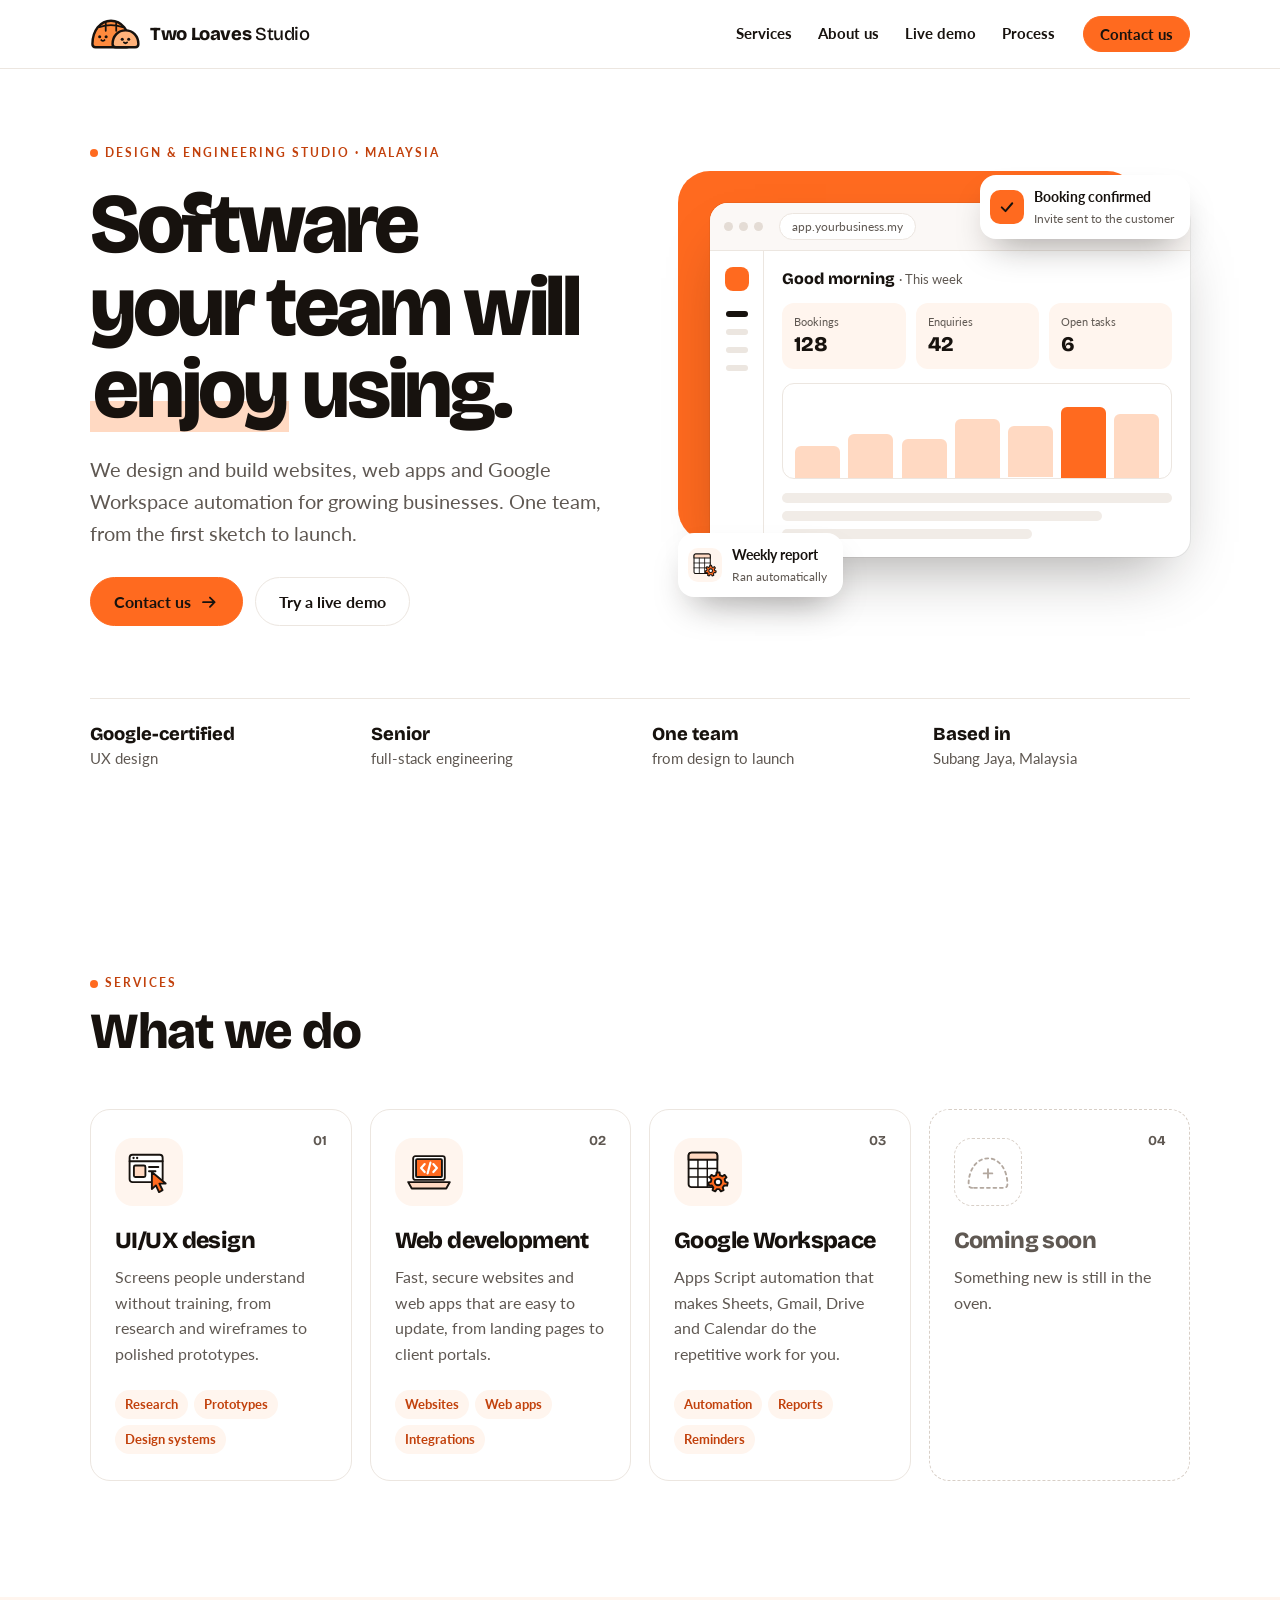
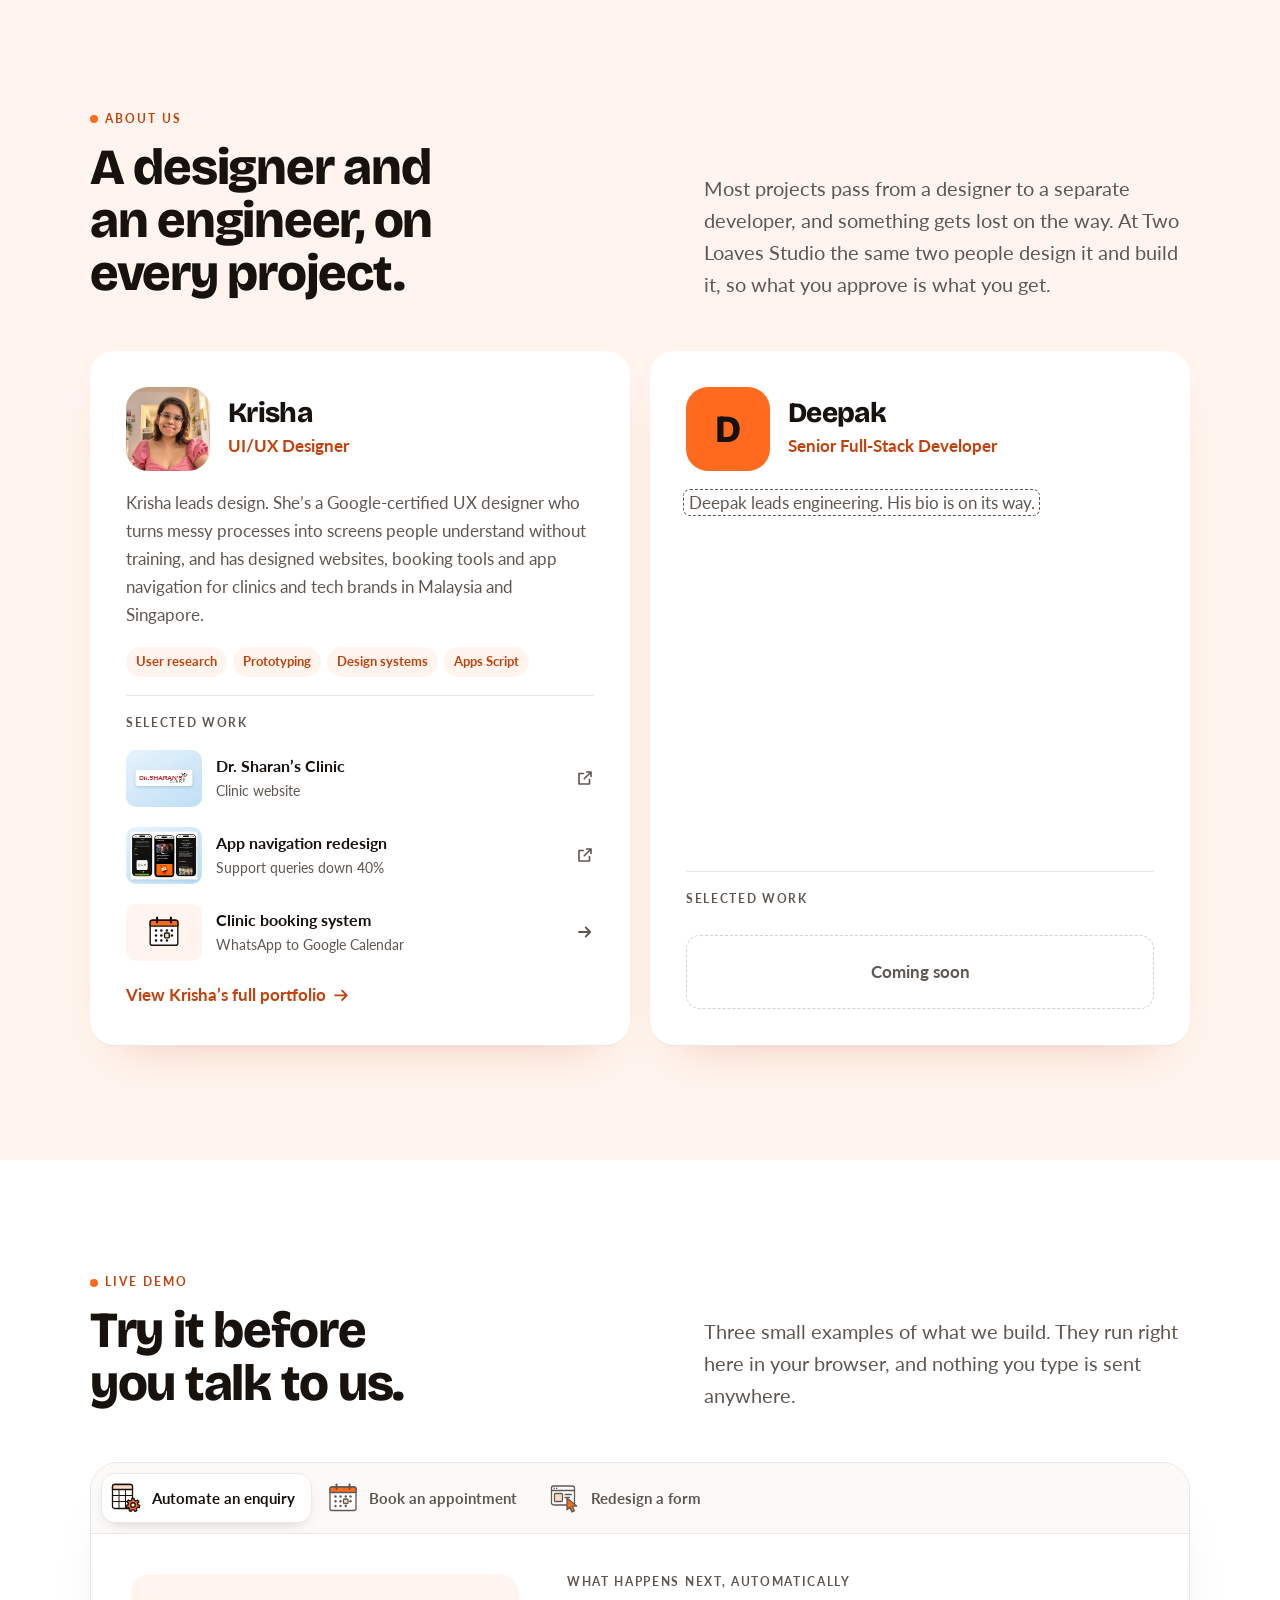
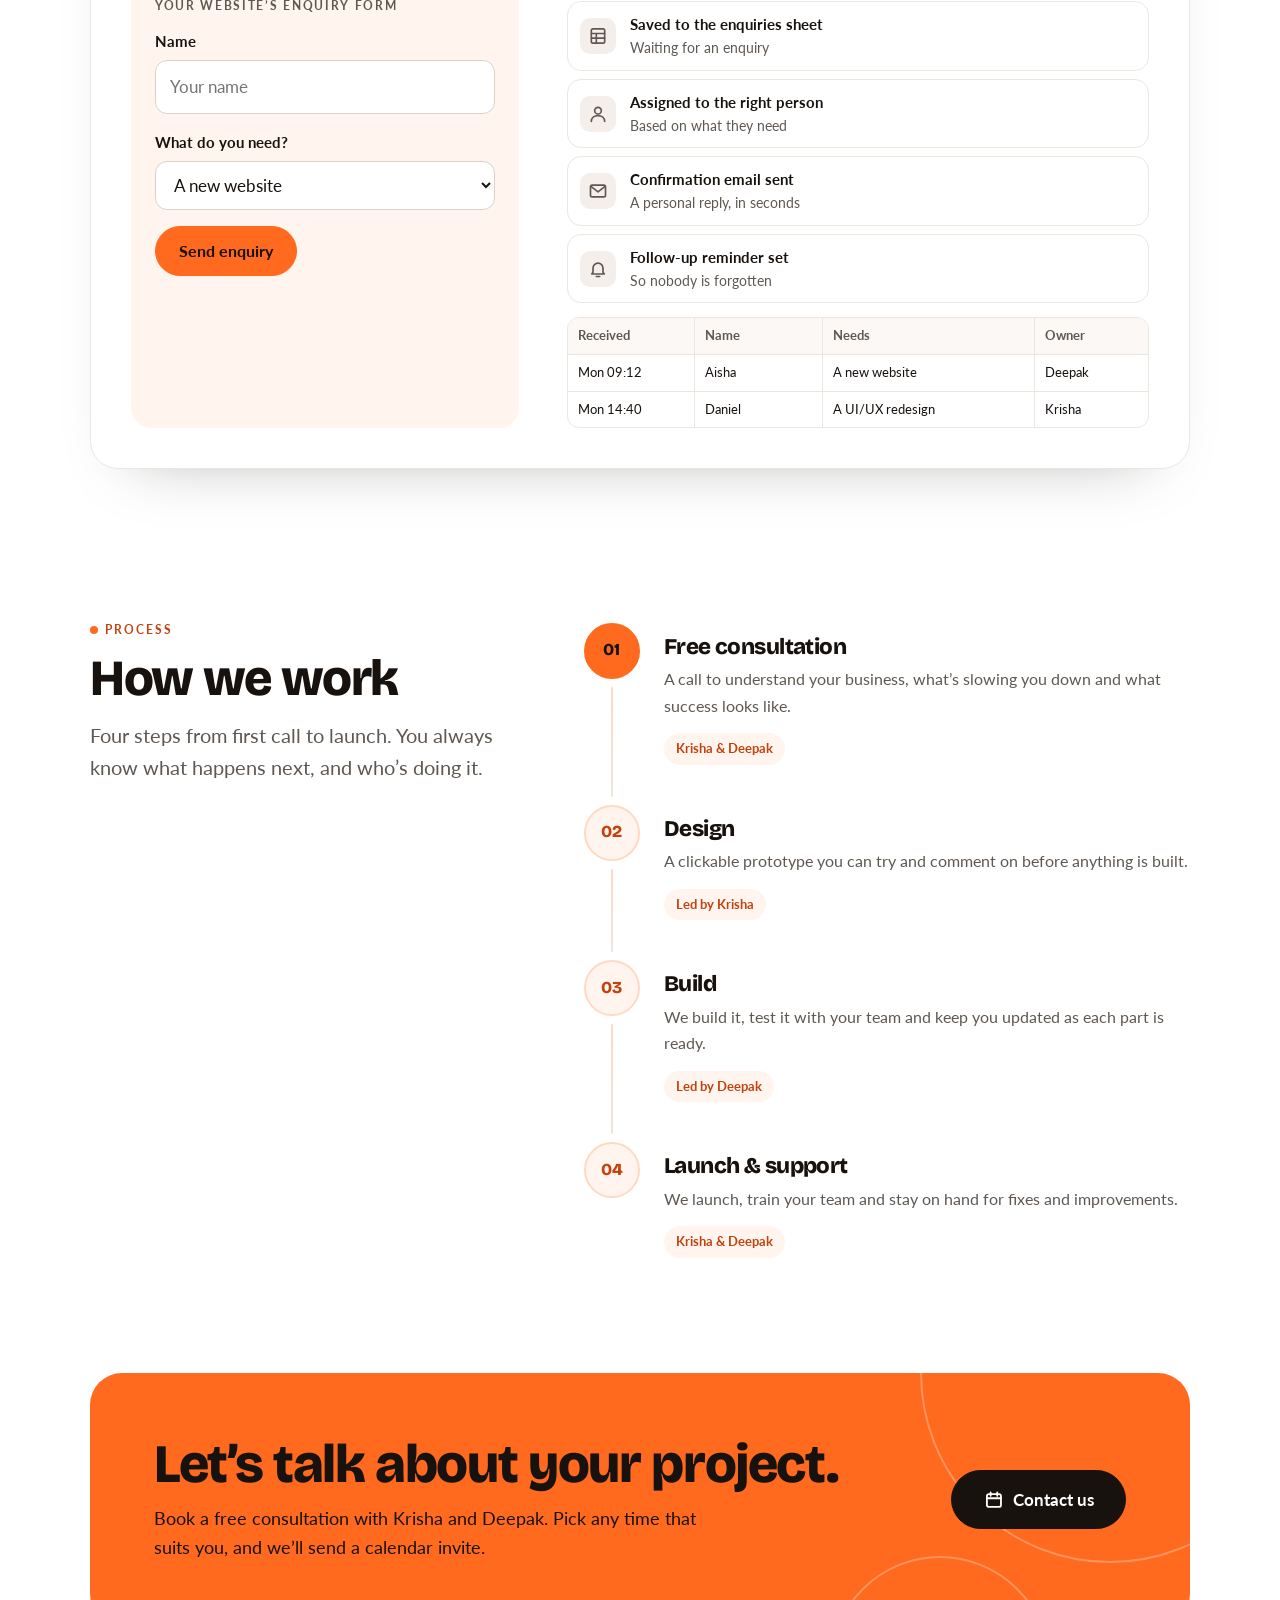
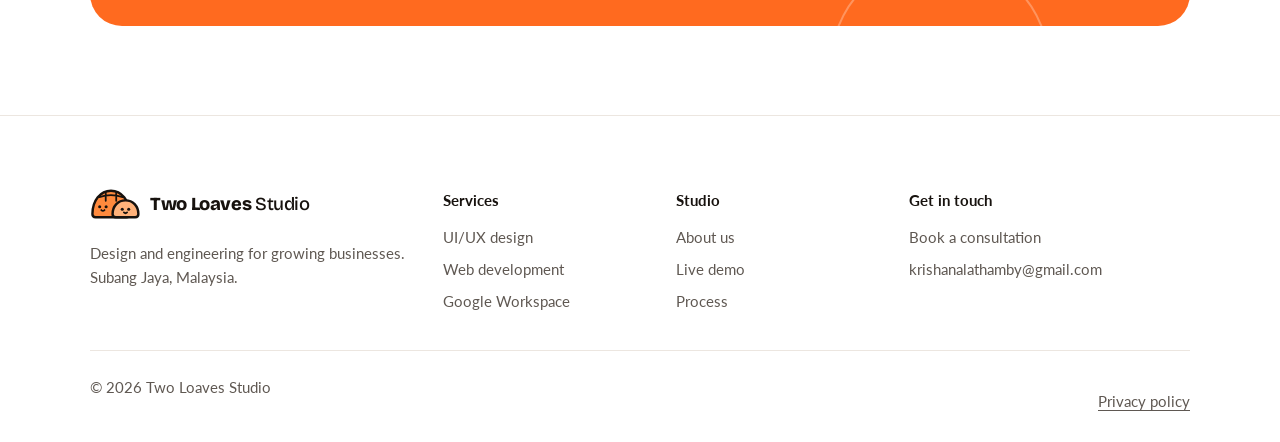
==== commit 0356b3ca: "Present the studio as a team, with live demos and a process timeline - About us moves to third and s" ====
--- a/index.html
+++ b/index.html
@@ -4,10 +4,10 @@
   <meta charset="utf-8">
   <meta name="viewport" content="width=device-width, initial-scale=1">
   <title>Two Loaves Studio | UI/UX design, web development and Google Workspace</title>
-  <meta name="description" content="Two Loaves Studio designs and builds for small teams in Malaysia: UI/UX design, websites and web apps, and Google Workspace automation.">
+  <meta name="description" content="Two Loaves Studio is a design and engineering studio in Malaysia. We design and build websites, web apps and Google Workspace automation for growing businesses.">
   <meta property="og:type" content="website">
   <meta property="og:title" content="Two Loaves Studio | UI/UX design, web development and Google Workspace">
-  <meta property="og:description" content="Two Loaves Studio designs and builds for small teams in Malaysia: UI/UX design, websites and web apps, and Google Workspace automation.">
+  <meta property="og:description" content="Two Loaves Studio is a design and engineering studio in Malaysia. We design and build websites, web apps and Google Workspace automation for growing businesses.">
   <meta name="theme-color" content="#ffffff">
   <script>document.documentElement.classList.add('js');</script>
   <link rel="icon" href="favicon.svg" type="image/svg+xml">
@@ -53,6 +53,13 @@
       <circle fill="#fff" cx="32" cy="32" r="9"/>
     </g>
   </symbol>
+  <symbol id="s-cal" viewBox="0 0 64 64" fill="none" stroke="currentColor" stroke-width="2.6" stroke-linecap="round" stroke-linejoin="round">
+    <rect fill="#fff" x="6" y="10" width="52" height="47" rx="4"/>
+    <path fill="#ff6a1f" d="M10 10H54Q58 10 58 14V21H6V14Q6 10 10 10Z"/>
+    <path stroke-width="4" d="M19 5V14M45 5V14"/>
+    <rect fill="#ffd9c2" x="33" y="34" width="9" height="9" rx="2"/>
+    <g fill="currentColor" stroke="none"><circle cx="17" cy="29" r="2.4"/><circle cx="27" cy="29" r="2.4"/><circle cx="37.5" cy="29" r="2.4"/><circle cx="47" cy="29" r="2.4"/><circle cx="17" cy="38.5" r="2.4"/><circle cx="27" cy="38.5" r="2.4"/><circle cx="47" cy="38.5" r="2.4"/><circle cx="17" cy="48" r="2.4"/><circle cx="27" cy="48" r="2.4"/><circle cx="37.5" cy="48" r="2.4"/></g>
+  </symbol>
   <symbol id="s-soon" viewBox="0 0 64 64" fill="none" stroke="currentColor" stroke-width="2.6" stroke-linecap="round" stroke-linejoin="round" stroke-dasharray="4 5">
     <path d="M10 54Q5 54 5 49C5 29 16 13 32 13C48 13 59 29 59 49Q59 54 54 54Z"/>
     <path stroke-dasharray="none" d="M32 28V40M26 34H38"/>
@@ -60,9 +67,27 @@
   <symbol id="i-arrow" viewBox="0 0 24 24" fill="none" stroke="currentColor" stroke-width="2.4" stroke-linecap="round" stroke-linejoin="round">
     <path d="M4 12H19M13 6L19 12L13 18"/>
   </symbol>
+  <symbol id="i-out" viewBox="0 0 24 24" fill="none" stroke="currentColor" stroke-width="2.2" stroke-linecap="round" stroke-linejoin="round">
+    <path d="M14 4H20V10M20 4L11 13M18 14V20H4V6H10"/>
+  </symbol>
   <symbol id="i-cal" viewBox="0 0 24 24" fill="none" stroke="currentColor" stroke-width="2.2" stroke-linecap="round" stroke-linejoin="round">
     <rect x="3.5" y="5" width="17" height="15.5" rx="2.5"/>
     <path d="M3.5 10H20.5M8 3V7M16 3V7"/>
+  </symbol>
+  <symbol id="i-check" viewBox="0 0 24 24" fill="none" stroke="currentColor" stroke-width="2.6" stroke-linecap="round" stroke-linejoin="round">
+    <path d="M5 12.5L10 17.5L19 7"/>
+  </symbol>
+  <symbol id="i-sheet" viewBox="0 0 24 24" fill="none" stroke="currentColor" stroke-width="2" stroke-linecap="round" stroke-linejoin="round">
+    <rect x="4" y="3.5" width="16" height="17" rx="2"/><path d="M4 9H20M4 14.5H20M10 9V20.5"/>
+  </symbol>
+  <symbol id="i-user" viewBox="0 0 24 24" fill="none" stroke="currentColor" stroke-width="2" stroke-linecap="round" stroke-linejoin="round">
+    <circle cx="12" cy="8" r="4"/><path d="M4 21C4 16.6 7.6 14 12 14S20 16.6 20 21"/>
+  </symbol>
+  <symbol id="i-mail" viewBox="0 0 24 24" fill="none" stroke="currentColor" stroke-width="2" stroke-linecap="round" stroke-linejoin="round">
+    <rect x="3" y="5" width="18" height="14" rx="2"/><path d="M3.5 6.5L12 13L20.5 6.5"/>
+  </symbol>
+  <symbol id="i-bell" viewBox="0 0 24 24" fill="none" stroke="currentColor" stroke-width="2" stroke-linecap="round" stroke-linejoin="round">
+    <path d="M6 16V11A6 6 0 0 1 18 11V16L19.5 18H4.5Z"/><path d="M10 21H14"/>
   </symbol>
 </svg>
 
@@ -74,8 +99,10 @@
     </a>
     <nav class="nav__links" aria-label="Sections">
       <a href="#services">Services</a>
+      <a href="#about">About us</a>
+      <a href="#demo">Live demo</a>
+      <a href="#process">Process</a>
       <a href="#testimonials" data-testimonials-link hidden>Testimonials</a>
-      <a href="#about">About</a>
     </nav>
     <a class="btn btn--sm" href="https://calendar.app.google/YWKjsHaXESSNEb7WA" target="_blank" rel="noopener">Contact us</a>
   </div>
@@ -83,27 +110,55 @@
 
 <main id="main">
 
+  <!-- 1. What we do -->
   <section class="hero" id="top">
     <div class="wrap hero__grid">
       <div class="hero__copy">
-        <p class="eyebrow">Design · Build · Automate</p>
-        <h1>Tools your team will <span class="hl">enjoy</span> using.</h1>
-        <p class="lede">Two Loaves Studio designs and builds for small teams in Malaysia: clear interfaces, fast websites and a Google Workspace that runs itself.</p>
+        <p class="eyebrow">Design &amp; engineering studio · Malaysia</p>
+        <h1>Software your team will <span class="hl">enjoy</span> using.</h1>
+        <p class="lede">We design and build websites, web apps and Google Workspace automation for growing businesses. One team, from the first sketch to launch.</p>
         <div class="hero__cta">
           <a class="btn" href="https://calendar.app.google/YWKjsHaXESSNEb7WA" target="_blank" rel="noopener">Contact us <svg class="i" aria-hidden="true"><use href="#i-arrow"/></svg></a>
-          <a class="btn btn--ghost" href="#services">See services</a>
-        </div>
-      </div>
-
-      <figure class="hero__art">
-        <img src="images/founder.webp" width="1086" height="1448" decoding="async" alt="Krisha, founder of Two Loaves Studio, smiling at a desk">
-        <span class="chip chip--1" aria-hidden="true"><svg><use href="#s-ux"/></svg>UI/UX design</span>
-        <span class="chip chip--2" aria-hidden="true"><svg><use href="#s-web"/></svg>Web development</span>
-        <span class="chip chip--3" aria-hidden="true"><svg><use href="#s-auto"/></svg>Google Workspace</span>
-      </figure>
-    </div>
-  </section>
-
+          <a class="btn btn--ghost" href="#demo">Try a live demo</a>
+        </div>
+      </div>
+
+      <!-- A product mock-up, drawn in HTML -->
+      <div class="hero__art" aria-hidden="true">
+        <div class="mock">
+          <div class="mock__bar"><i></i><i></i><i></i><span>app.yourbusiness.my</span></div>
+          <div class="mock__body">
+            <div class="mock__side"><b></b><span class="is-on"></span><span></span><span></span><span></span></div>
+            <div class="mock__main">
+              <p class="mock__title">Good morning <span>· This week</span></p>
+              <div class="mock__kpis">
+                <div><small>Bookings</small><strong>128</strong></div>
+                <div><small>Enquiries</small><strong>42</strong></div>
+                <div><small>Open tasks</small><strong>6</strong></div>
+              </div>
+              <div class="mock__chart">
+                <span style="--h:38%"></span><span style="--h:52%"></span><span style="--h:46%"></span><span style="--h:70%"></span><span style="--h:61%"></span><span style="--h:84%"></span><span style="--h:76%"></span>
+              </div>
+              <div class="mock__rows"><span></span><span></span><span></span></div>
+            </div>
+          </div>
+        </div>
+        <div class="float float--1"><span class="float__icon"><svg><use href="#i-check"/></svg></span><span><b>Booking confirmed</b><small>Invite sent to the customer</small></span></div>
+        <div class="float float--2"><span class="float__icon float__icon--soft"><svg><use href="#s-auto"/></svg></span><span><b>Weekly report</b><small>Ran automatically</small></span></div>
+      </div>
+    </div>
+
+    <div class="wrap">
+      <ul class="proofbar">
+        <li><b>Google-certified</b> UX design</li>
+        <li><b>Senior</b> full-stack engineering</li>
+        <li><b>One team</b> from design to launch</li>
+        <li><b>Based in</b> Subang Jaya, Malaysia</li>
+      </ul>
+    </div>
+  </section>
+
+  <!-- 2. Services -->
   <section class="sec" id="services">
     <div class="wrap">
       <div class="sec-head reveal">
@@ -123,8 +178,8 @@
           <span class="service__no">02</span>
           <span class="service__icon"><svg aria-hidden="true"><use href="#s-web"/></svg></span>
           <h3>Web development</h3>
-          <p>Fast, accessible websites and web apps that are easy to update, from landing pages to client portals.</p>
-          <ul class="tags"><li>Websites</li><li>Web apps</li><li>Booking systems</li></ul>
+          <p>Fast, secure websites and web apps that are easy to update, from landing pages to client portals.</p>
+          <ul class="tags"><li>Websites</li><li>Web apps</li><li>Integrations</li></ul>
         </li>
         <li class="service reveal">
           <span class="service__no">03</span>
@@ -144,7 +199,249 @@
     </div>
   </section>
 
-  <!-- Filled from client reviews (js/main.js). Stays hidden until there's at least one. -->
+  <!-- 3. About us: the team -->
+  <section class="sec sec--tint" id="about">
+    <div class="wrap">
+      <div class="sec-head sec-head--split reveal">
+        <div>
+          <p class="eyebrow">About us</p>
+          <h2>A designer and an engineer, on every project.</h2>
+        </div>
+        <p class="lede">Most projects pass from a designer to a separate developer, and something gets lost on the way. At Two Loaves Studio the same two people design it and build it, so what you approve is what you get.</p>
+      </div>
+
+      <div class="team">
+        <article class="person reveal">
+          <div class="person__head">
+            <img class="person__photo" src="images/founder.webp" width="1086" height="1448" loading="lazy" decoding="async" alt="Portrait of Krisha">
+            <div>
+              <h3>Krisha</h3>
+              <p class="person__role">UI/UX Designer</p>
+            </div>
+          </div>
+          <p>Krisha leads design. She’s a Google-certified UX designer who turns messy processes into screens people understand without training, and has designed websites, booking tools and app navigation for clinics and tech brands in Malaysia and Singapore.</p>
+          <ul class="tags"><li>User research</li><li>Prototyping</li><li>Design systems</li><li>Apps Script</li></ul>
+
+          <div class="person__work">
+            <p class="person__label">Selected work</p>
+            <ul class="works">
+              <li>
+                <a class="work" href="https://drsharanclinic.my/" target="_blank" rel="noopener">
+                  <img src="images/work-drsharan.jpg" width="1200" height="900" loading="lazy" decoding="async" alt="">
+                  <span class="work__text"><b>Dr. Sharan’s Clinic</b><small>Clinic website</small></span>
+                  <svg class="i" aria-hidden="true"><use href="#i-out"/></svg>
+                  <span class="sr-only">(opens in a new tab)</span>
+                </a>
+              </li>
+              <li>
+                <a class="work" href="https://krishanala.github.io/krishaPortfolio/case-study-internship.html" target="_blank" rel="noopener">
+                  <img src="images/work-navigation.jpg" width="1200" height="900" loading="lazy" decoding="async" alt="">
+                  <span class="work__text"><b>App navigation redesign</b><small>Support queries down 40%</small></span>
+                  <svg class="i" aria-hidden="true"><use href="#i-out"/></svg>
+                  <span class="sr-only">(opens in a new tab)</span>
+                </a>
+              </li>
+              <li>
+                <a class="work" href="case-study-clinic-booking.html">
+                  <span class="work__thumb"><svg aria-hidden="true"><use href="#s-cal"/></svg></span>
+                  <span class="work__text"><b>Clinic booking system</b><small>WhatsApp to Google Calendar</small></span>
+                  <svg class="i" aria-hidden="true"><use href="#i-arrow"/></svg>
+                </a>
+              </li>
+            </ul>
+            <a class="link-arrow" href="https://krishanala.github.io/krishaPortfolio/" target="_blank" rel="noopener">View Krisha’s full portfolio <svg class="i" aria-hidden="true"><use href="#i-arrow"/></svg></a>
+          </div>
+        </article>
+
+        <!-- Deepak: content to come -->
+        <article class="person reveal">
+          <div class="person__head">
+            <span class="person__photo person__photo--initials" aria-hidden="true">D</span>
+            <div>
+              <h3>Deepak</h3>
+              <p class="person__role">Senior Full-Stack Developer</p>
+            </div>
+          </div>
+          <p><span class="ph">Deepak leads engineering. His bio is on its way.</span></p>
+
+          <div class="person__work">
+            <p class="person__label">Selected work</p>
+            <p class="person__soon">Coming soon</p>
+          </div>
+        </article>
+      </div>
+    </div>
+  </section>
+
+  <!-- 4. Live demo -->
+  <section class="sec" id="demo">
+    <div class="wrap">
+      <div class="sec-head sec-head--split reveal">
+        <div>
+          <p class="eyebrow">Live demo</p>
+          <h2>Try it before you talk to us.</h2>
+        </div>
+        <p class="lede">Three small examples of what we build. They run right here in your browser, and nothing you type is sent anywhere.</p>
+      </div>
+
+      <div class="demo reveal" data-demo>
+        <div class="demo__tabs" role="tablist" aria-label="Demos">
+          <button type="button" role="tab" id="tab-auto" aria-controls="panel-auto" aria-selected="true"><svg aria-hidden="true"><use href="#s-auto"/></svg>Automate an enquiry</button>
+          <button type="button" role="tab" id="tab-book" aria-controls="panel-book" aria-selected="false" tabindex="-1"><svg aria-hidden="true"><use href="#s-cal"/></svg>Book an appointment</button>
+          <button type="button" role="tab" id="tab-ux" aria-controls="panel-ux" aria-selected="false" tabindex="-1"><svg aria-hidden="true"><use href="#s-ux"/></svg>Redesign a form</button>
+        </div>
+
+        <!-- Demo 1: a form that runs a Google Workspace workflow -->
+        <div class="demo__panel" role="tabpanel" id="panel-auto" aria-labelledby="tab-auto">
+          <div class="demo__grid">
+            <form class="demo__form" data-flow-form>
+              <p class="demo__kicker">Your website’s enquiry form</p>
+              <div class="field">
+                <label for="flow-name">Name</label>
+                <input id="flow-name" name="name" type="text" maxlength="40" placeholder="Your name" required>
+              </div>
+              <div class="field">
+                <label for="flow-need">What do you need?</label>
+                <select id="flow-need" name="need">
+                  <option>A new website</option>
+                  <option>A web app or portal</option>
+                  <option>A UI/UX redesign</option>
+                  <option>Google Workspace automation</option>
+                </select>
+              </div>
+              <button class="btn" type="submit">Send enquiry</button>
+            </form>
+
+            <div class="flow" data-flow>
+              <p class="demo__kicker">What happens next, automatically <span class="flow__time" data-flow-time></span></p>
+              <ol class="flow__steps">
+                <li data-step><span class="flow__dot"><svg><use href="#i-sheet"/></svg></span><span><b>Saved to the enquiries sheet</b><small data-step-note>Waiting for an enquiry</small></span></li>
+                <li data-step><span class="flow__dot"><svg><use href="#i-user"/></svg></span><span><b>Assigned to the right person</b><small data-step-note>Based on what they need</small></span></li>
+                <li data-step><span class="flow__dot"><svg><use href="#i-mail"/></svg></span><span><b>Confirmation email sent</b><small data-step-note>A personal reply, in seconds</small></span></li>
+                <li data-step><span class="flow__dot"><svg><use href="#i-bell"/></svg></span><span><b>Follow-up reminder set</b><small data-step-note>So nobody is forgotten</small></span></li>
+              </ol>
+              <div class="sheet" aria-label="Enquiries sheet">
+                <div class="sheet__row sheet__row--head"><span>Received</span><span>Name</span><span>Needs</span><span>Owner</span></div>
+                <div class="sheet__row"><span>Mon 09:12</span><span>Aisha</span><span>A new website</span><span>Deepak</span></div>
+                <div class="sheet__row"><span>Mon 14:40</span><span>Daniel</span><span>A UI/UX redesign</span><span>Krisha</span></div>
+                <div data-sheet-new></div>
+              </div>
+            </div>
+          </div>
+        </div>
+
+        <!-- Demo 2: a booking widget -->
+        <div class="demo__panel" role="tabpanel" id="panel-book" aria-labelledby="tab-book" hidden>
+          <div class="booker" data-booker>
+            <div class="booker__pick" data-booker-pick>
+              <p class="demo__kicker">Pick a day</p>
+              <div class="booker__days" data-booker-days></div>
+              <p class="demo__kicker">Pick a time</p>
+              <div class="booker__slots" data-booker-slots></div>
+              <div class="booker__foot">
+                <p data-booker-summary>No time picked yet</p>
+                <button class="btn" type="button" data-booker-confirm disabled>Confirm booking</button>
+              </div>
+            </div>
+            <div class="booker__done" data-booker-done hidden>
+              <span class="booker__tick"><svg aria-hidden="true"><use href="#i-check"/></svg></span>
+              <h3>You’re booked</h3>
+              <p class="booker__when" data-booker-when></p>
+              <ul class="booker__list">
+                <li><svg class="i" aria-hidden="true"><use href="#i-cal"/></svg>Added to the team calendar</li>
+                <li><svg class="i" aria-hidden="true"><use href="#i-mail"/></svg>Calendar invite sent to you</li>
+                <li><svg class="i" aria-hidden="true"><use href="#i-bell"/></svg>Reminder set for the day before</li>
+              </ul>
+              <button class="btn btn--ghost" type="button" data-booker-again>Book another</button>
+            </div>
+          </div>
+        </div>
+
+        <!-- Demo 3: before and after a redesign -->
+        <div class="demo__panel" role="tabpanel" id="panel-ux" aria-labelledby="tab-ux" hidden>
+          <div class="compare" data-compare style="--split: 50%">
+            <div class="compare__side compare__side--before" aria-hidden="true">
+              <span class="compare__tag">Before</span>
+              <div class="old-form">
+                <p class="old-form__title">PATIENT REGISTRATION FORM (PLEASE FILL IN ALL FIELDS*)</p>
+                <div class="old-form__grid">
+                  <span>FULL NAME (AS PER IC)*</span><span>IC NO.*</span><span>DATE OF BIRTH*</span>
+                  <span>GENDER*</span><span>RACE*</span><span>NATIONALITY*</span>
+                  <span>ADDRESS LINE 1*</span><span>ADDRESS LINE 2</span><span>POSTCODE*</span>
+                  <span>PHONE (H)</span><span>PHONE (M)*</span><span>EMAIL</span>
+                  <span>EMERGENCY CONTACT*</span><span>RELATIONSHIP*</span><span>REFERRED BY</span>
+                </div>
+                <p class="old-form__small">By submitting you agree to the terms and conditions, privacy notice and clinic policy stated overleaf.</p>
+                <div class="old-form__btns"><span>RESET</span><span>CANCEL</span><span>SUBMIT</span></div>
+              </div>
+            </div>
+            <div class="compare__side compare__side--after" aria-hidden="true">
+              <span class="compare__tag compare__tag--after">After</span>
+              <div class="new-form">
+                <p class="new-form__step">Step 1 of 3 · About you</p>
+                <div class="new-form__bar"><span></span></div>
+                <p class="new-form__title">Let’s get you registered</p>
+                <div class="new-form__field"><small>Full name</small><span>Aisha Rahman</span></div>
+                <div class="new-form__field"><small>Mobile number</small><span>012-345 6789</span></div>
+                <span class="new-form__btn">Continue</span>
+                <p class="new-form__note">Takes about 2 minutes</p>
+              </div>
+            </div>
+            <span class="compare__handle" aria-hidden="true"><span class="compare__knob"><svg class="i i--flip"><use href="#i-arrow"/></svg><svg class="i"><use href="#i-arrow"/></svg></span></span>
+            <input class="compare__range" type="range" min="0" max="100" value="50" aria-label="Slide to compare the form before and after the redesign" data-compare-range>
+          </div>
+          <p class="demo__caption">Drag the handle. Same information, but the redesign splits it into short steps, asks only what’s needed first and makes the next action obvious.</p>
+        </div>
+      </div>
+    </div>
+  </section>
+
+  <!-- 5. How we work -->
+  <section class="sec sec--tight" id="process">
+    <div class="wrap process">
+      <div class="sec-head process__intro reveal">
+        <p class="eyebrow">Process</p>
+        <h2>How we work</h2>
+        <p class="lede">Four steps from first call to launch. You always know what happens next, and who’s doing it.</p>
+      </div>
+      <ol class="timeline">
+        <li class="timeline__step reveal">
+          <span class="timeline__no">01</span>
+          <div>
+            <h3>Free consultation</h3>
+            <p>A call to understand your business, what’s slowing you down and what success looks like.</p>
+            <p class="timeline__who">Krisha &amp; Deepak</p>
+          </div>
+        </li>
+        <li class="timeline__step reveal">
+          <span class="timeline__no">02</span>
+          <div>
+            <h3>Design</h3>
+            <p>A clickable prototype you can try and comment on before anything is built.</p>
+            <p class="timeline__who">Led by Krisha</p>
+          </div>
+        </li>
+        <li class="timeline__step reveal">
+          <span class="timeline__no">03</span>
+          <div>
+            <h3>Build</h3>
+            <p>We build it, test it with your team and keep you updated as each part is ready.</p>
+            <p class="timeline__who">Led by Deepak</p>
+          </div>
+        </li>
+        <li class="timeline__step reveal">
+          <span class="timeline__no">04</span>
+          <div>
+            <h3>Launch &amp; support</h3>
+            <p>We launch, train your team and stay on hand for fixes and improvements.</p>
+            <p class="timeline__who">Krisha &amp; Deepak</p>
+          </div>
+        </li>
+      </ol>
+    </div>
+  </section>
+
+  <!-- 6. Proof. Filled from client reviews (js/main.js); stays hidden until there's at least one. -->
   <section class="sec sec--tint" id="testimonials" data-testimonials hidden>
     <div class="wrap">
       <div class="sec-head sec-head--row">
@@ -161,28 +458,13 @@
     </div>
   </section>
 
-  <section class="sec" id="about">
-    <div class="wrap about reveal">
-      <div>
-        <p class="eyebrow">About</p>
-        <h2>A designer who also builds.</h2>
-      </div>
-      <div class="about__copy">
-        <p class="big">Hi, I’m Krisha, a Google-certified UX designer in Subang Jaya. Most builders make things that work but are hard to use. Most designers can’t build. We do both.</p>
-        <p class="about__links">
-          <a href="https://krishanala.github.io/krishaPortfolio/" target="_blank" rel="noopener">Design portfolio <svg class="i" aria-hidden="true"><use href="#i-arrow"/></svg></a>
-          <a href="case-study-clinic-booking.html">Clinic booking case study <svg class="i" aria-hidden="true"><use href="#i-arrow"/></svg></a>
-        </p>
-      </div>
-    </div>
-  </section>
-
+  <!-- 7. The ask -->
   <section class="contact" id="contact">
     <div class="wrap">
       <div class="contact__card reveal">
         <div>
-          <h2>Got a project in mind?</h2>
-          <p>Book a free call and tell us what you need. Pick any time that suits you.</p>
+          <h2>Let’s talk about your project.</h2>
+          <p>Book a free consultation with Krisha and Deepak. Pick any time that suits you, and we’ll send a calendar invite.</p>
         </div>
         <a class="btn btn--ink btn--lg" href="https://calendar.app.google/YWKjsHaXESSNEb7WA" target="_blank" rel="noopener"><svg class="i" aria-hidden="true"><use href="#i-cal"/></svg> Contact us</a>
       </div>
@@ -191,10 +473,44 @@
 
 </main>
 
-<footer class="footer">
-  <div class="wrap footer__in">
-    <p>© 2026 Two Loaves Studio · Subang Jaya, Malaysia</p>
-    <p><a href="privacy.html">Privacy policy</a></p>
+<footer class="footer footer--full">
+  <div class="wrap">
+    <div class="footer__grid">
+      <div class="footer__brand">
+        <a class="brand" href="#top">
+          <svg class="brand__mark" aria-hidden="true"><use href="#mark"/></svg>
+          <span>Two Loaves <span class="brand__sub">Studio</span></span>
+        </a>
+        <p>Design and engineering for growing businesses. Subang Jaya, Malaysia.</p>
+      </div>
+      <nav aria-label="Services">
+        <p class="footer__head">Services</p>
+        <ul>
+          <li><a href="#services">UI/UX design</a></li>
+          <li><a href="#services">Web development</a></li>
+          <li><a href="#services">Google Workspace</a></li>
+        </ul>
+      </nav>
+      <nav aria-label="Studio">
+        <p class="footer__head">Studio</p>
+        <ul>
+          <li><a href="#about">About us</a></li>
+          <li><a href="#demo">Live demo</a></li>
+          <li><a href="#process">Process</a></li>
+        </ul>
+      </nav>
+      <div>
+        <p class="footer__head">Get in touch</p>
+        <ul>
+          <li><a href="https://calendar.app.google/YWKjsHaXESSNEb7WA" target="_blank" rel="noopener">Book a consultation</a></li>
+          <li><a href="mailto:krishanalathamby@gmail.com">krishanalathamby@gmail.com</a></li>
+        </ul>
+      </div>
+    </div>
+    <div class="footer__in footer__base">
+      <p>© 2026 Two Loaves Studio</p>
+      <p><a href="privacy.html">Privacy policy</a></p>
+    </div>
   </div>
 </footer>
 
--- a/css/styles.css
+++ b/css/styles.css
@@ -218,6 +218,9 @@
 .sec-head h2 { font-size: clamp(2rem, 1.4rem + 2.2vw, 3.2rem); }
 .sec-head--row { display: flex; align-items: end; justify-content: space-between; gap: 20px; }
 .sec-head--row > div:first-child { display: grid; gap: 14px; }
+.sec-head--split { grid-template-columns: minmax(0, 1.05fr) minmax(0, 0.95fr); align-items: end; gap: 18px clamp(32px, 6vw, 88px); }
+.sec-head--split > div { display: grid; gap: 14px; }
+.sec--tight { padding-top: clamp(16px, 3vw, 40px); }
 
 /* Fade up as each block scrolls in (only when JS runs) */
 .js .reveal { opacity: 0; transform: translateY(18px); transition: opacity 0.7s ease, transform 0.7s cubic-bezier(.2, .7, .2, 1); }
@@ -228,7 +231,7 @@
 .hero { padding-block: clamp(40px, 6vw, 88px) clamp(56px, 7vw, 96px); overflow: hidden; }
 .hero__grid {
   display: grid;
-  grid-template-columns: minmax(0, 1.15fr) minmax(0, 0.85fr);
+  grid-template-columns: minmax(0, 1fr) minmax(0, 1fr);
   align-items: center;
   gap: clamp(40px, 6vw, 88px);
 }
@@ -237,53 +240,97 @@
 .hero .lede { max-width: 34em; }
 .hero__cta { display: flex; flex-wrap: wrap; gap: 12px; margin-top: 6px; }
 
-.hero__art {
-  position: relative;
-  margin: 0;
-  max-width: 440px;
-  justify-self: center;
-  width: 100%;
-}
-/* Orange block behind the photo */
+/* A product mock-up on an orange block */
+.hero__art { position: relative; padding: 32px 0 44px 32px; }
 .hero__art::before {
   content: "";
   position: absolute;
-  inset: 8% -6% -5% 10%;
+  inset: 0 10% 14% 0;
   background: var(--orange);
   border-radius: 32px;
-  transform: rotate(4deg);
-}
-.hero__art img {
+}
+.mock {
   position: relative;
-  width: 100%;
-  height: auto;
-  aspect-ratio: 4 / 5;
-  object-fit: cover;
-  border-radius: 28px;
-}
-
-.chip {
+  border-radius: 18px;
+  background: var(--paper);
+  box-shadow: 0 30px 60px -24px rgba(23, 18, 14, 0.4), 0 0 0 1px rgba(23, 18, 14, 0.06);
+  overflow: hidden;
+}
+.mock__bar { display: flex; align-items: center; gap: 6px; padding: 10px 14px; border-bottom: 1px solid var(--hair); background: #fbf8f6; }
+.mock__bar i { width: 9px; height: 9px; border-radius: 50%; background: #e4dcd5; }
+.mock__bar span { margin-left: 10px; padding: 3px 12px; border: 1px solid var(--hair); border-radius: 999px; background: var(--paper); font-size: 0.72rem; color: var(--mute); }
+.mock__body { display: grid; grid-template-columns: 54px minmax(0, 1fr); }
+.mock__side { display: grid; align-content: start; justify-items: center; gap: 12px; padding: 16px 0; border-right: 1px solid var(--hair); }
+.mock__side b { width: 24px; height: 24px; margin-bottom: 8px; border-radius: 8px; background: var(--orange); }
+.mock__side span { width: 22px; height: 6px; border-radius: 3px; background: #ece6e0; }
+.mock__side span.is-on { background: var(--ink); }
+.mock__main { display: grid; align-content: start; gap: 14px; padding: 18px; }
+.mock__title { font: 800 1rem/1.2 var(--font-d); }
+.mock__title span { font: 400 0.8rem var(--font-b); color: var(--mute); }
+.mock__kpis { display: grid; grid-template-columns: repeat(3, minmax(0, 1fr)); gap: 10px; }
+.mock__kpis div { padding: 10px 12px; border-radius: 12px; background: var(--tint); }
+.mock__kpis small { display: block; font-size: 0.68rem; color: var(--mute); }
+.mock__kpis strong { font: 800 1.3rem/1.15 var(--font-d); }
+.mock__chart { display: flex; align-items: end; gap: 8px; height: 96px; padding: 10px 12px 0; border: 1px solid var(--hair); border-radius: 12px; }
+.mock__chart span {
+  flex: 1;
+  height: var(--h);
+  border-radius: 6px 6px 0 0;
+  background: var(--peach);
+  transform-origin: bottom;
+  animation: grow 0.9s cubic-bezier(.2, .7, .2, 1) both;
+}
+.mock__chart span:nth-child(6) { background: var(--orange); }
+.mock__chart span:nth-child(2) { animation-delay: 0.06s; }
+.mock__chart span:nth-child(3) { animation-delay: 0.12s; }
+.mock__chart span:nth-child(4) { animation-delay: 0.18s; }
+.mock__chart span:nth-child(5) { animation-delay: 0.24s; }
+.mock__chart span:nth-child(6) { animation-delay: 0.3s; }
+.mock__chart span:nth-child(7) { animation-delay: 0.36s; }
+.mock__rows { display: grid; gap: 8px; }
+.mock__rows span { height: 10px; border-radius: 5px; background: #f1ece7; }
+.mock__rows span:nth-child(2) { width: 82%; }
+.mock__rows span:nth-child(3) { width: 64%; }
+
+.float {
   position: absolute;
-  display: inline-flex;
-  align-items: center;
-  gap: 8px;
-  padding: 8px 14px 8px 8px;
-  background: var(--paper);
-  border-radius: 999px;
-  box-shadow: 0 14px 30px -12px rgba(23, 18, 14, 0.35);
-  font: 700 0.9rem/1 var(--font-b);
+  display: flex;
+  align-items: center;
+  gap: 10px;
+  padding: 10px 16px 10px 10px;
+  border-radius: 16px;
+  background: var(--paper);
+  box-shadow: 0 18px 36px -14px rgba(23, 18, 14, 0.4);
   white-space: nowrap;
   animation: bob 6s ease-in-out infinite;
 }
-.chip svg { width: 32px; height: 32px; padding: 3px; border-radius: 50%; background: var(--tint); }
-.chip--1 { top: 12%; left: -14%; }
-.chip--2 { top: 48%; right: -12%; animation-delay: -2s; }
-.chip--3 { bottom: 9%; left: -8%; animation-delay: -4s; }
+.float b { display: block; font-size: 0.9rem; }
+.float small { display: block; font-size: 0.75rem; color: var(--mute); }
+.float__icon { display: grid; place-items: center; width: 34px; height: 34px; flex: none; border-radius: 10px; background: var(--orange); color: var(--ink); }
+.float__icon svg { width: 18px; height: 18px; }
+.float__icon--soft { background: var(--tint); }
+.float__icon--soft svg { width: 26px; height: 26px; }
+.float--1 { top: 4px; right: 0; }
+.float--2 { bottom: 4px; left: 0; animation-delay: -3s; }
 
 @keyframes bob {
   0%, 100% { transform: translateY(0); }
   50% { transform: translateY(-8px); }
 }
+@keyframes grow { from { transform: scaleY(0); } }
+
+/* Short facts under the hero */
+.proofbar {
+  display: grid;
+  grid-template-columns: repeat(4, minmax(0, 1fr));
+  gap: 16px 24px;
+  margin-top: clamp(48px, 6vw, 72px);
+  padding-top: 24px;
+  border-top: 1px solid var(--hair);
+  font-size: 0.95rem;
+  color: var(--mute);
+}
+.proofbar b { display: block; color: var(--ink); font: 800 1.15rem/1.25 var(--font-d); }
 
 /* ---------- Services ---------- */
 
@@ -427,24 +474,311 @@
 .quote__who b { font-family: var(--font-d); font-size: 1.05rem; }
 .quote__who span { color: var(--mute); }
 
-/* ---------- About ---------- */
-
-.about {
-  display: grid;
-  grid-template-columns: minmax(0, 0.9fr) minmax(0, 1.1fr);
-  gap: 20px clamp(32px, 6vw, 88px);
-  align-items: start;
-}
-.about h2 { margin-top: 14px; font-size: clamp(2rem, 1.4rem + 2.2vw, 3.2rem); }
-.about__links { display: flex; flex-wrap: wrap; gap: 10px 28px; margin-top: 1.4em; font-weight: 700; }
-.about__links a {
+/* ---------- About us: the team ---------- */
+
+.team { display: grid; grid-template-columns: repeat(2, minmax(0, 1fr)); gap: 20px; }
+.person {
+  display: flex;
+  flex-direction: column;
+  gap: 18px;
+  padding: clamp(24px, 3vw, 36px);
+  border-radius: 24px;
+  background: var(--paper);
+  box-shadow: 0 1px 0 var(--hair), 0 24px 48px -32px rgba(194, 65, 12, 0.35);
+}
+.person__head { display: flex; align-items: center; gap: 18px; }
+.person__photo { width: 84px; height: 84px; flex: none; border-radius: 22px; object-fit: cover; object-position: 50% 22%; }
+.person__photo--initials { display: grid; place-items: center; background: var(--orange); color: var(--ink); font: 800 2.4rem/1 var(--font-d); }
+.person h3 { font-size: 1.75rem; }
+.person__role { margin-top: 4px; color: var(--orange-ink); font-weight: 700; }
+.person > p { color: var(--mute); }
+.person .tags { margin-top: 0; padding-top: 0; }
+.person__work { display: grid; gap: 12px; margin-top: auto; padding-top: 20px; border-top: 1px solid var(--hair); }
+.person__label { font: 700 0.75rem/1.2 var(--font-b); letter-spacing: 0.14em; text-transform: uppercase; color: var(--mute); }
+.person__soon { padding: 22px; border: 1px dashed #d8cfc7; border-radius: 14px; color: var(--mute); font-weight: 700; text-align: center; }
+
+.works { display: grid; gap: 4px; margin-inline: -8px; }
+.work {
+  display: flex;
+  align-items: center;
+  gap: 14px;
+  padding: 8px;
+  border-radius: 14px;
+  text-decoration: none;
+  transition: background-color 0.2s ease;
+}
+.work:hover { background: var(--tint); }
+.work img, .work__thumb { width: 76px; height: 57px; flex: none; border-radius: 10px; object-fit: cover; }
+.work__thumb { display: grid; place-items: center; background: var(--tint); }
+.work__thumb svg { width: 34px; height: 34px; }
+.work__text { display: grid; flex: 1; min-width: 0; }
+.work__text b { font-size: 0.98rem; }
+.work__text small { font-size: 0.85rem; color: var(--mute); }
+.work .i { width: 18px; height: 18px; color: var(--mute); transition: color 0.2s ease, transform 0.2s ease; }
+.work:hover .i { color: var(--orange-ink); transform: translateX(2px); }
+
+.link-arrow {
   display: inline-flex;
   align-items: center;
   gap: 6px;
+  justify-self: start;
   color: var(--orange-ink);
+  font-weight: 700;
   text-decoration: none;
 }
-.about__links a:hover { text-decoration: underline; text-underline-offset: 4px; }
+.link-arrow:hover { text-decoration: underline; text-underline-offset: 4px; }
+
+/* ---------- Live demo ---------- */
+
+.demo {
+  border: 1px solid var(--hair);
+  border-radius: 28px;
+  background: var(--paper);
+  box-shadow: 0 30px 60px -44px rgba(23, 18, 14, 0.35);
+  overflow: hidden;
+}
+.demo__tabs {
+  display: flex;
+  gap: 6px;
+  padding: 10px;
+  border-bottom: 1px solid var(--hair);
+  background: #fcfaf8;
+  overflow-x: auto;
+  scrollbar-width: none;
+}
+.demo__tabs::-webkit-scrollbar { display: none; }
+.demo__tabs button {
+  display: inline-flex;
+  align-items: center;
+  gap: 10px;
+  padding: 8px 16px 8px 8px;
+  border: 1px solid transparent;
+  border-radius: 14px;
+  background: none;
+  color: var(--mute);
+  font: 700 0.95rem/1.2 var(--font-b);
+  white-space: nowrap;
+  cursor: pointer;
+  transition: background-color 0.2s ease, color 0.2s ease, border-color 0.2s ease;
+}
+.demo__tabs button svg { width: 32px; height: 32px; flex: none; }
+.demo__tabs button:hover { color: var(--ink); }
+.demo__tabs button[aria-selected="true"] {
+  border-color: var(--hair);
+  background: var(--paper);
+  color: var(--ink);
+  box-shadow: 0 6px 16px -10px rgba(23, 18, 14, 0.35);
+}
+.demo__panel { padding: clamp(20px, 3.5vw, 40px); }
+.demo__kicker {
+  margin-bottom: 12px;
+  font: 700 0.75rem/1.3 var(--font-b);
+  letter-spacing: 0.14em;
+  text-transform: uppercase;
+  color: var(--mute);
+}
+.demo__caption { margin-top: 16px; max-width: 52em; color: var(--mute); font-size: 0.95rem; }
+
+/* Demo 1: enquiry workflow */
+.demo__grid { display: grid; grid-template-columns: minmax(0, 0.8fr) minmax(0, 1.2fr); gap: clamp(24px, 4vw, 48px); }
+.demo__form { display: grid; align-content: start; gap: 16px; padding: 24px; border-radius: 20px; background: var(--tint); }
+.demo__form .demo__kicker { margin-bottom: 0; }
+.demo__form .btn { justify-self: start; }
+
+.flow__time { float: right; color: var(--orange-ink); letter-spacing: 0; text-transform: none; }
+.flow__steps { display: grid; gap: 8px; }
+.flow__steps li {
+  display: flex;
+  align-items: center;
+  gap: 14px;
+  padding: 10px 12px;
+  border: 1px solid var(--hair);
+  border-radius: 14px;
+  transition: border-color 0.3s ease, background-color 0.3s ease;
+}
+.flow__steps b { display: block; font-size: 0.95rem; }
+.flow__steps small { display: block; font-size: 0.85rem; color: var(--mute); }
+.flow__dot { display: grid; place-items: center; width: 36px; height: 36px; flex: none; border-radius: 10px; background: #f4efea; color: var(--mute); transition: background-color 0.3s ease, color 0.3s ease; }
+.flow__dot svg { width: 20px; height: 20px; }
+.flow__steps li.is-running .flow__dot { background: var(--peach); color: var(--ink); animation: pulse 0.7s ease-in-out infinite; }
+.flow__steps li.is-done { border-color: var(--peach); background: var(--tint); }
+.flow__steps li.is-done .flow__dot { background: var(--orange); color: var(--ink); }
+
+.sheet { margin-top: 14px; border: 1px solid var(--hair); border-radius: 12px; overflow: hidden; font-size: 0.82rem; }
+.sheet__row { display: grid; grid-template-columns: 0.9fr 0.9fr 1.5fr 0.8fr; }
+.sheet__row span {
+  padding: 7px 10px;
+  border-top: 1px solid var(--hair);
+  border-right: 1px solid var(--hair);
+  white-space: nowrap;
+  overflow: hidden;
+  text-overflow: ellipsis;
+}
+.sheet__row span:last-child { border-right: 0; }
+.sheet__row--head span { border-top: 0; background: #fbf8f6; color: var(--mute); font-weight: 700; }
+.sheet__row.is-new span { background: #fff1e6; font-weight: 700; animation: row-in 0.5s ease both; }
+
+@keyframes pulse { 50% { transform: scale(0.88); } }
+@keyframes row-in { from { opacity: 0; transform: translateY(-6px); } }
+
+/* Demo 2: booking */
+.booker { max-width: 760px; margin-inline: auto; }
+.booker__days { display: grid; grid-template-columns: repeat(5, minmax(0, 1fr)); gap: 8px; margin-bottom: 24px; }
+.booker__days button,
+.booker__slots button {
+  border: 1px solid var(--hair);
+  background: var(--paper);
+  color: var(--ink);
+  font: inherit;
+  cursor: pointer;
+  transition: border-color 0.2s ease, background-color 0.2s ease, color 0.2s ease;
+}
+.booker__days button { display: grid; gap: 2px; padding: 12px 6px; border-radius: 14px; text-align: center; }
+.booker__days small { font-size: 0.72rem; font-weight: 700; letter-spacing: 0.08em; text-transform: uppercase; color: var(--mute); }
+.booker__days b { font: 800 1.45rem/1.1 var(--font-d); }
+.booker__days span { font-size: 0.8rem; color: var(--mute); }
+.booker__slots { display: grid; grid-template-columns: repeat(auto-fill, minmax(112px, 1fr)); gap: 8px; }
+.booker__slots button { padding: 12px; border-radius: 12px; font-weight: 700; }
+.booker__days button:hover, .booker__slots button:not(:disabled):hover { border-color: var(--orange); }
+.booker__days button[aria-pressed="true"] { border-color: var(--orange); background: var(--orange); }
+.booker__days button[aria-pressed="true"] small,
+.booker__days button[aria-pressed="true"] span { color: var(--ink); }
+.booker__slots button[aria-pressed="true"] { border-color: var(--ink); background: var(--ink); color: var(--paper); }
+.booker__slots button:disabled { background: #faf7f5; color: #b9afa7; text-decoration: line-through; cursor: not-allowed; }
+.booker__foot {
+  display: flex;
+  flex-wrap: wrap;
+  align-items: center;
+  justify-content: space-between;
+  gap: 14px;
+  margin-top: 24px;
+  padding-top: 20px;
+  border-top: 1px solid var(--hair);
+}
+.booker__foot p { font-weight: 700; }
+.booker__done { display: grid; justify-items: center; gap: 12px; padding: 12px 0; text-align: center; }
+.booker__tick { display: grid; place-items: center; width: 64px; height: 64px; border-radius: 50%; background: var(--orange); animation: pop 0.5s cubic-bezier(.3, 1.6, .5, 1) both; }
+.booker__tick svg { width: 30px; height: 30px; }
+.booker__done h3 { font-size: 1.8rem; }
+.booker__when { color: var(--orange-ink); font-weight: 700; }
+.booker__list { display: grid; gap: 8px; margin: 6px 0 10px; text-align: left; }
+.booker__list li { display: flex; align-items: center; gap: 10px; color: var(--mute); }
+.booker__list .i { color: var(--orange-ink); }
+
+@keyframes pop { from { transform: scale(0); } }
+
+/* Demo 3: before and after */
+.compare {
+  position: relative;
+  height: clamp(380px, 40vw, 440px);
+  border: 1px solid var(--hair);
+  border-radius: 20px;
+  overflow: hidden;
+  user-select: none;
+  -webkit-user-select: none;
+}
+.compare__side { position: absolute; inset: 0; display: grid; place-items: center; padding: 52px 20px 20px; }
+.compare__side--before { background: #eceef1; }
+.compare__side--after { background: var(--tint); clip-path: inset(0 0 0 var(--split)); }
+.compare__tag {
+  position: absolute;
+  top: 14px; left: 14px;
+  padding: 4px 10px;
+  border-radius: 999px;
+  background: rgba(23, 18, 14, 0.75);
+  color: #fff;
+  font: 700 0.72rem/1.2 var(--font-b);
+  letter-spacing: 0.08em;
+  text-transform: uppercase;
+}
+.compare__tag--after { left: auto; right: 14px; background: var(--orange); color: var(--ink); }
+.compare__handle {
+  position: absolute;
+  top: 0; bottom: 0;
+  left: var(--split);
+  width: 3px;
+  margin-left: -1.5px;
+  background: var(--paper);
+  box-shadow: 0 0 0 1px rgba(23, 18, 14, 0.08);
+  pointer-events: none;
+}
+.compare__knob {
+  position: absolute;
+  top: 50%; left: 50%;
+  display: flex;
+  align-items: center;
+  justify-content: center;
+  width: 48px; height: 48px;
+  border-radius: 50%;
+  background: var(--paper);
+  box-shadow: 0 8px 20px -6px rgba(23, 18, 14, 0.45);
+  transform: translate(-50%, -50%);
+}
+.compare__knob .i { width: 14px; height: 14px; }
+.compare:focus-within .compare__knob { outline: 3px solid var(--orange); outline-offset: 2px; }
+.compare__range { position: absolute; inset: 0; width: 100%; height: 100%; margin: 0; opacity: 0; cursor: ew-resize; }
+
+.old-form { width: min(100%, 540px); padding: 18px; border: 1px solid #c9ccd2; background: #fff; color: #444; font-family: Arial, sans-serif; }
+.old-form__title { margin-bottom: 10px; font-size: 0.72rem; font-weight: 700; color: #222; }
+.old-form__grid { display: grid; grid-template-columns: repeat(3, minmax(0, 1fr)); gap: 8px; }
+.old-form__grid span { font-size: 0.56rem; color: #555; overflow: hidden; white-space: nowrap; text-overflow: ellipsis; }
+.old-form__grid span::after { content: ""; display: block; height: 18px; margin-top: 3px; border: 1px solid #b9bdc4; background: #fafafa; }
+.old-form__small { margin-top: 10px; font-size: 0.5rem; color: #888; }
+.old-form__btns { display: flex; justify-content: flex-end; gap: 6px; margin-top: 10px; }
+.old-form__btns span { padding: 4px 10px; border: 1px solid #9aa0a8; background: #e8e9ec; color: #333; font-size: 0.58rem; font-weight: 700; }
+
+.new-form { display: grid; gap: 12px; width: min(100%, 360px); padding: 26px; border-radius: 20px; background: var(--paper); box-shadow: 0 20px 40px -24px rgba(194, 65, 12, 0.45); }
+.new-form__step { font-size: 0.78rem; font-weight: 700; color: var(--orange-ink); }
+.new-form__bar { height: 6px; border-radius: 3px; background: #f1ece7; }
+.new-form__bar span { display: block; width: 33%; height: 100%; border-radius: 3px; background: var(--orange); }
+.new-form__title { font: 800 1.35rem/1.15 var(--font-d); }
+.new-form__field { display: grid; gap: 2px; padding: 10px 14px; border: 1px solid #ddd5ce; border-radius: 12px; }
+.new-form__field small { font-size: 0.75rem; font-weight: 700; color: var(--mute); }
+.new-form__btn { display: block; padding: 12px; border-radius: 999px; background: var(--orange); font-weight: 700; text-align: center; }
+.new-form__note { font-size: 0.8rem; color: var(--mute); text-align: center; }
+
+/* ---------- Process ---------- */
+
+.process { display: grid; grid-template-columns: minmax(0, 0.8fr) minmax(0, 1.2fr); gap: 32px clamp(40px, 7vw, 112px); align-items: start; }
+.process__intro { position: sticky; top: calc(var(--nav-h) + 40px); margin-bottom: 0; }
+.process__intro .lede { max-width: 24em; }
+
+/* Numbered steps joined by a line that runs from each number to the next. */
+.timeline { display: grid; }
+.timeline__step { position: relative; display: grid; grid-template-columns: 56px minmax(0, 1fr); gap: 24px; padding-bottom: 40px; }
+.timeline__step:last-child { padding-bottom: 0; }
+.timeline__step:not(:last-child)::before {
+  content: "";
+  position: absolute;
+  top: 64px; bottom: 8px; left: 27px;
+  width: 2px;
+  border-radius: 2px;
+  background: linear-gradient(var(--peach), var(--hair));
+}
+.timeline__no {
+  display: grid;
+  place-items: center;
+  width: 56px; height: 56px;
+  border-radius: 50%;
+  background: var(--tint);
+  border: 2px solid var(--peach);
+  color: var(--orange-ink);
+  font: 800 1.05rem/1 var(--font-d);
+}
+.timeline__step:first-child .timeline__no { background: var(--orange); border-color: var(--orange); color: var(--ink); }
+.timeline__step > div { padding: 12px 0 0; }
+.timeline h3 { font-size: 1.4rem; }
+.timeline p { margin-top: 8px; color: var(--mute); font-size: 1rem; max-width: 34em; }
+.timeline .timeline__who {
+  display: inline-block;
+  margin-top: 14px;
+  padding: 5px 12px;
+  border-radius: 999px;
+  background: var(--tint);
+  color: var(--orange-ink);
+  font-size: 0.82rem;
+  font-weight: 700;
+}
 
 /* ---------- Contact ---------- */
 
@@ -493,6 +827,7 @@
 .field > label, .field__label { font-weight: 700; font-size: 0.95rem; }
 .field small { color: var(--mute); font-size: 0.85rem; font-weight: 400; }
 .field input[type="text"],
+.field select,
 .field textarea {
   width: 100%;
   padding: 12px 14px;
@@ -678,16 +1013,37 @@
 .footer a { text-underline-offset: 3px; }
 .footer a:hover { color: var(--orange-ink); }
 
+.footer--full { padding-top: clamp(48px, 6vw, 72px); }
+.footer__grid { display: grid; grid-template-columns: 1.6fr 1fr 1fr 1.4fr; gap: 32px; padding-bottom: 36px; }
+.footer__brand .brand { color: var(--ink); }
+.footer__brand p { margin-top: 14px; max-width: 24em; }
+.footer__head { margin-bottom: 12px; color: var(--ink); font-weight: 700; }
+.footer__grid ul { display: grid; gap: 8px; }
+.footer__grid a { text-decoration: none; overflow-wrap: anywhere; }
+.footer__grid a:hover { text-decoration: underline; }
+.footer__base { padding-top: 24px; border-top: 1px solid var(--hair); }
+
 /* ---------- Responsive ---------- */
 
 @media (max-width: 1080px) {
   .services { grid-template-columns: repeat(2, minmax(0, 1fr)); }
+  .footer__grid { grid-template-columns: repeat(2, minmax(0, 1fr)); }
+}
+
+@media (max-width: 960px) {
+  .nav__links { display: none; }
+  .nav__in { justify-content: space-between; }
 }
 
 @media (max-width: 860px) {
   .hero__grid { grid-template-columns: 1fr; }
-  .hero__art { max-width: 340px; margin-top: 12px; }
-  .about { grid-template-columns: 1fr; }
+  .hero__art { max-width: 560px; width: 100%; justify-self: center; }
+  .proofbar { grid-template-columns: repeat(2, minmax(0, 1fr)); }
+  .sec-head--split { grid-template-columns: 1fr; }
+  .process { grid-template-columns: 1fr; }
+  .process__intro { position: static; }
+  .team { grid-template-columns: 1fr; }
+  .demo__grid { grid-template-columns: 1fr; }
   .review__grid { grid-template-columns: 1fr; }
   .review__preview { position: static; }
 }
@@ -697,17 +1053,34 @@
 }
 
 @media (max-width: 600px) {
-  .nav__links { display: none; }
-  .nav__in { justify-content: space-between; gap: 12px; }
+  .nav__in { gap: 12px; }
   .brand { font-size: 1rem; gap: 8px; }
   .brand__mark { width: 44px; height: 28px; }
   .services { grid-template-columns: 1fr; }
-  .hero__art { max-width: 260px; }
-  .chip { font-size: 0.8rem; padding: 6px 12px 6px 6px; }
-  .chip svg { width: 26px; height: 26px; }
-  .chip--1 { left: -18%; }
-  .chip--2 { right: -20%; }
-  .chip--3 { left: -14%; }
+  .hero__art { padding: 24px 0 40px 16px; }
+  .mock__body { grid-template-columns: 40px minmax(0, 1fr); }
+  .mock__main { padding: 14px; gap: 10px; }
+  .mock__kpis { gap: 6px; }
+  .mock__kpis div { padding: 8px; }
+  .mock__kpis strong { font-size: 1.05rem; }
+  .mock__chart { height: 70px; }
+  .float { padding: 8px 12px 8px 8px; }
+  .float__icon { width: 28px; height: 28px; }
+  .float b { font-size: 0.8rem; }
+  .float small { font-size: 0.7rem; }
+  .person__photo { width: 68px; height: 68px; border-radius: 18px; }
+  .booker__days { gap: 6px; }
+  .booker__days button { padding: 10px 2px; }
+  .booker__days b { font-size: 1.15rem; }
+  .booker__days span { display: none; }
+  .booker__foot .btn { width: 100%; }
+  .old-form__grid { grid-template-columns: repeat(2, minmax(0, 1fr)); }
+  .old-form__grid span:nth-child(n+11) { display: none; }
+  .timeline__step { grid-template-columns: 44px minmax(0, 1fr); gap: 16px; padding-bottom: 32px; }
+  .timeline__no { width: 44px; height: 44px; font-size: 0.95rem; }
+  .timeline__step:not(:last-child)::before { top: 52px; left: 21px; }
+  .timeline__step > div { padding-top: 7px; }
+  .footer__grid { grid-template-columns: 1fr; }
   .contact__card .btn { width: 100%; }
   .field__row { grid-template-columns: 1fr; }
 }
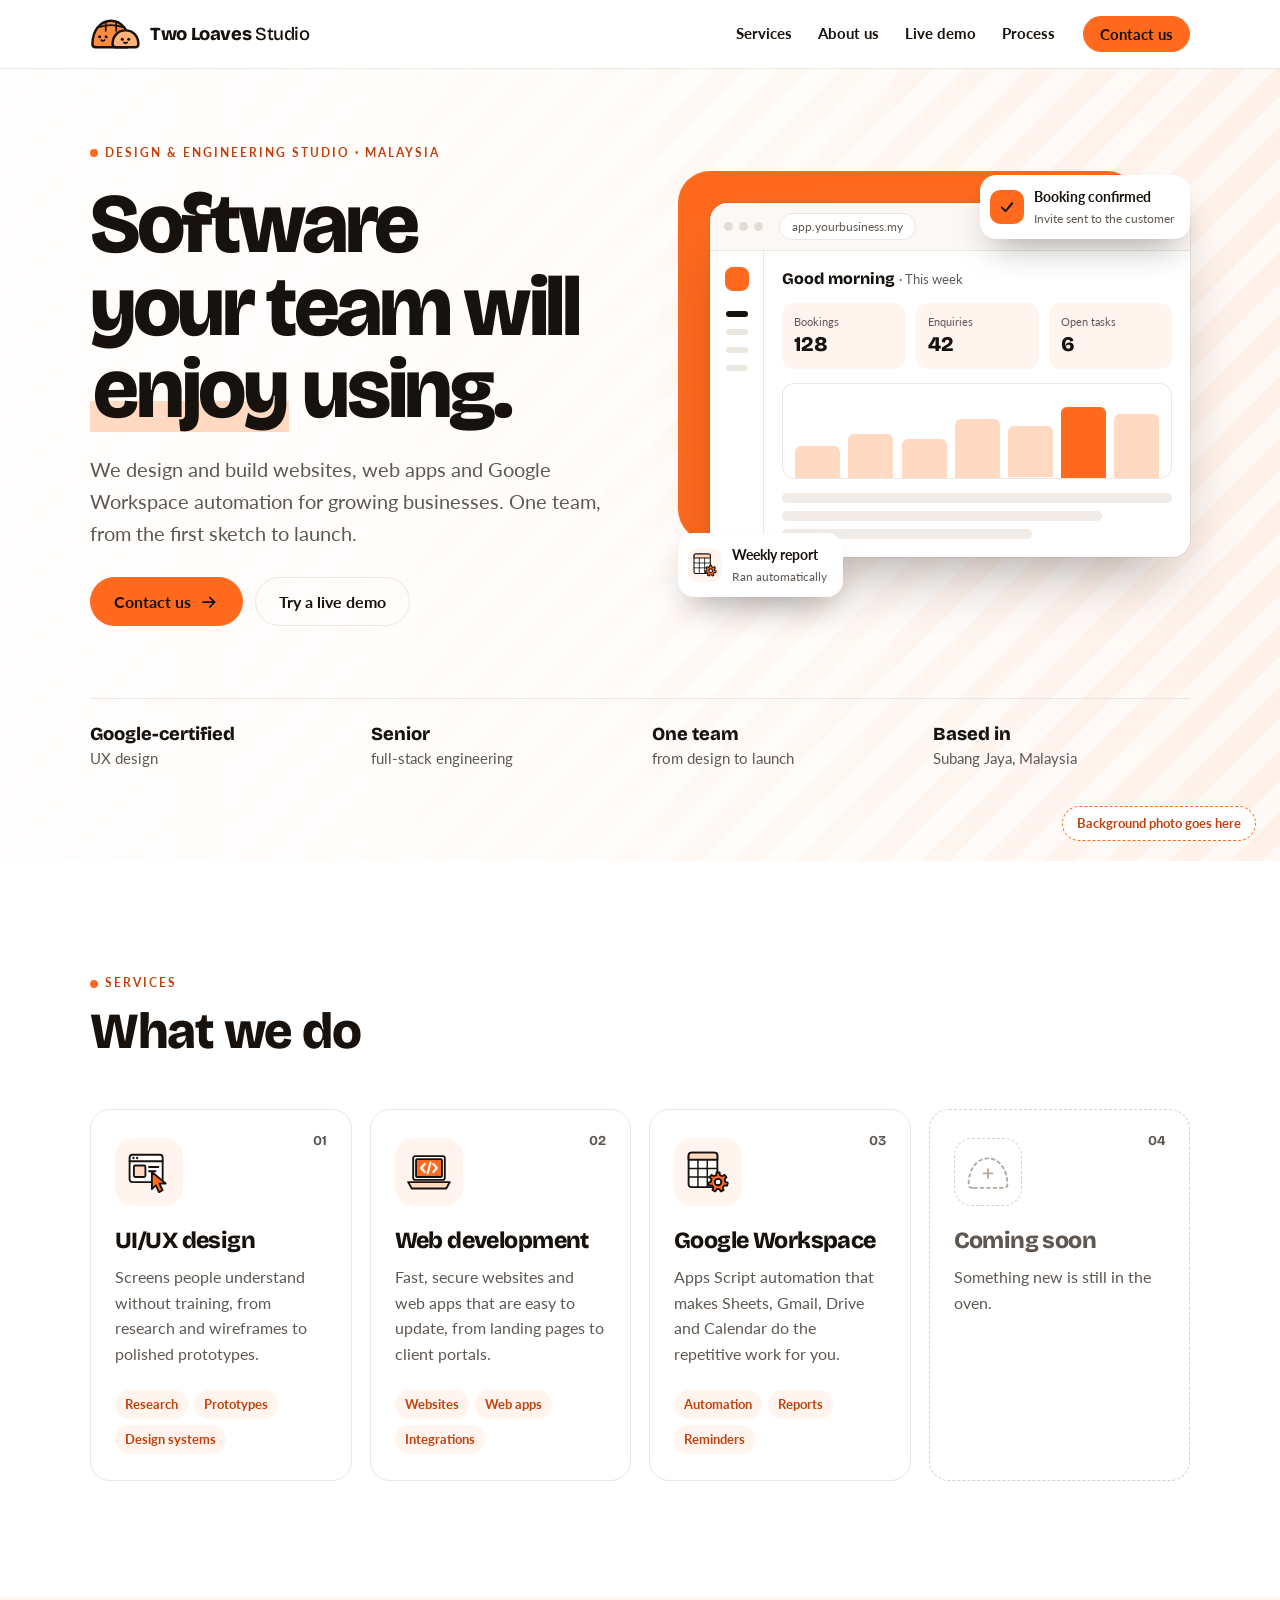
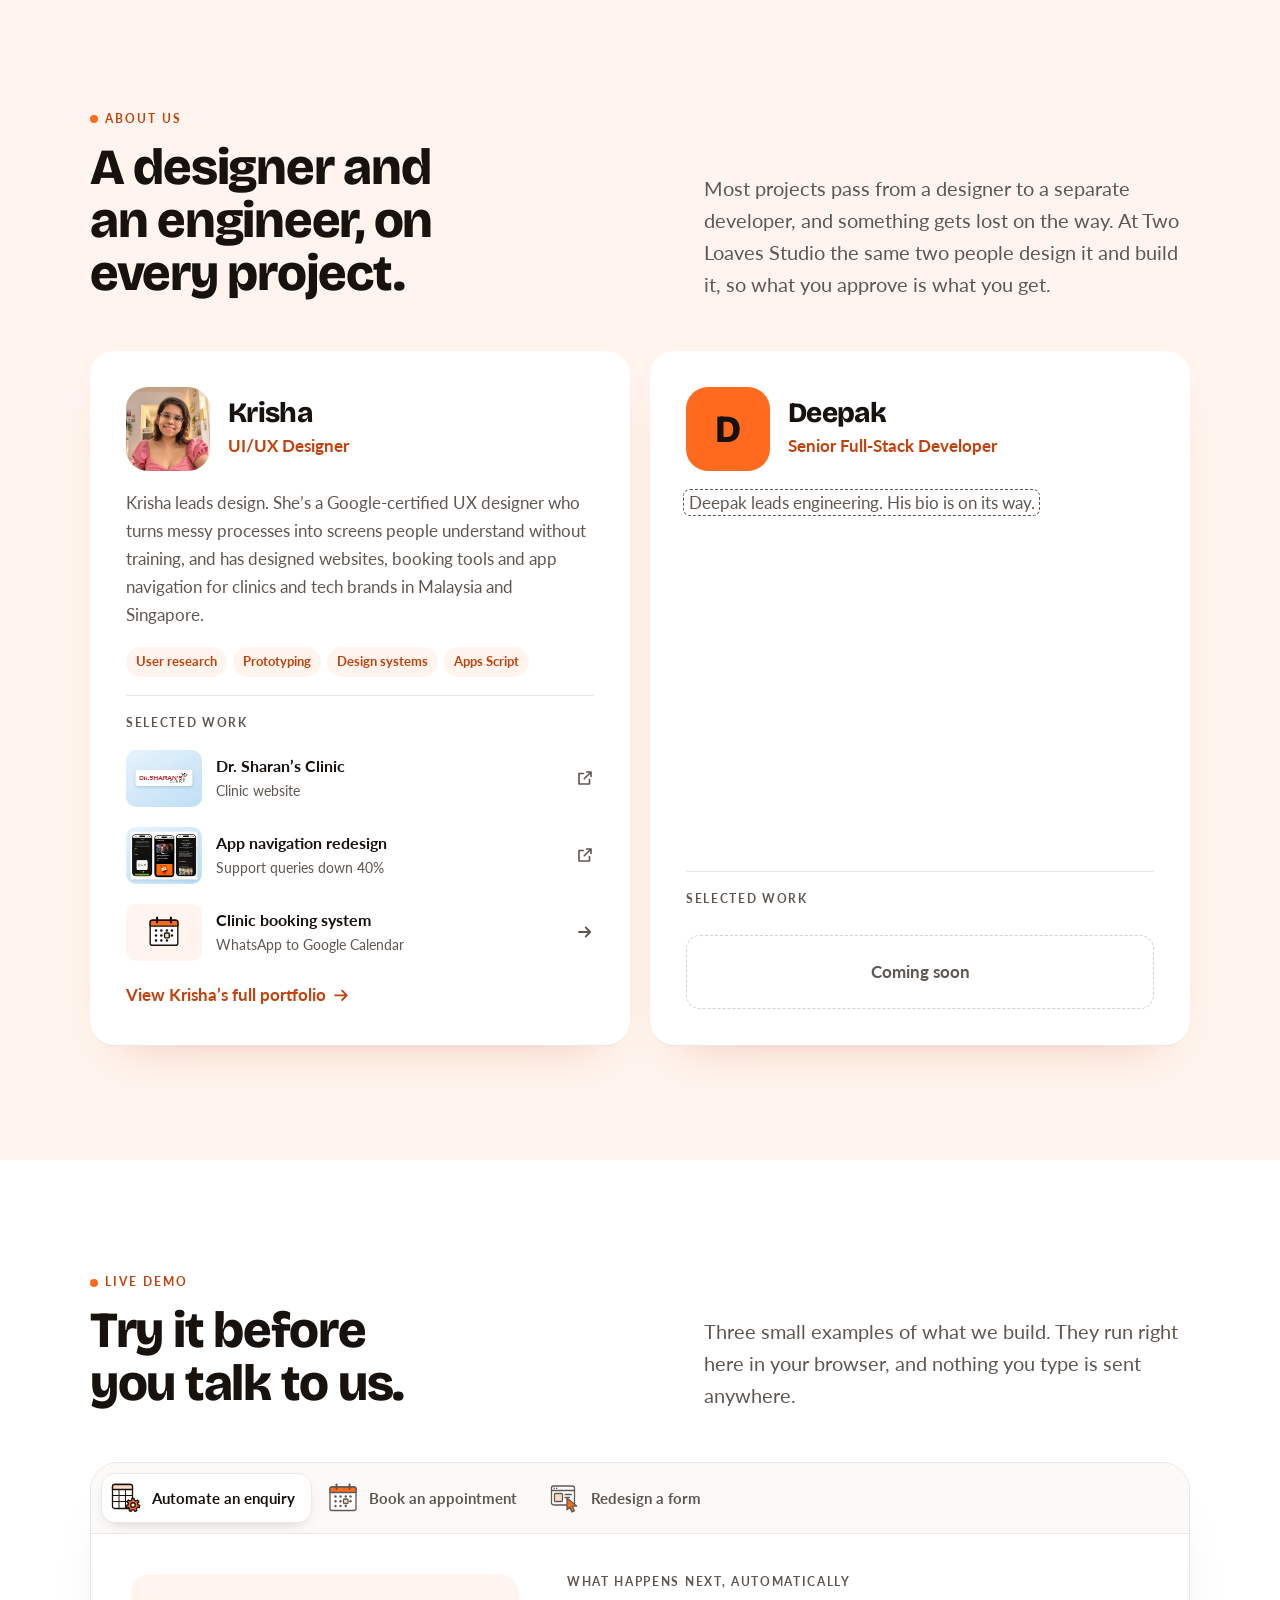
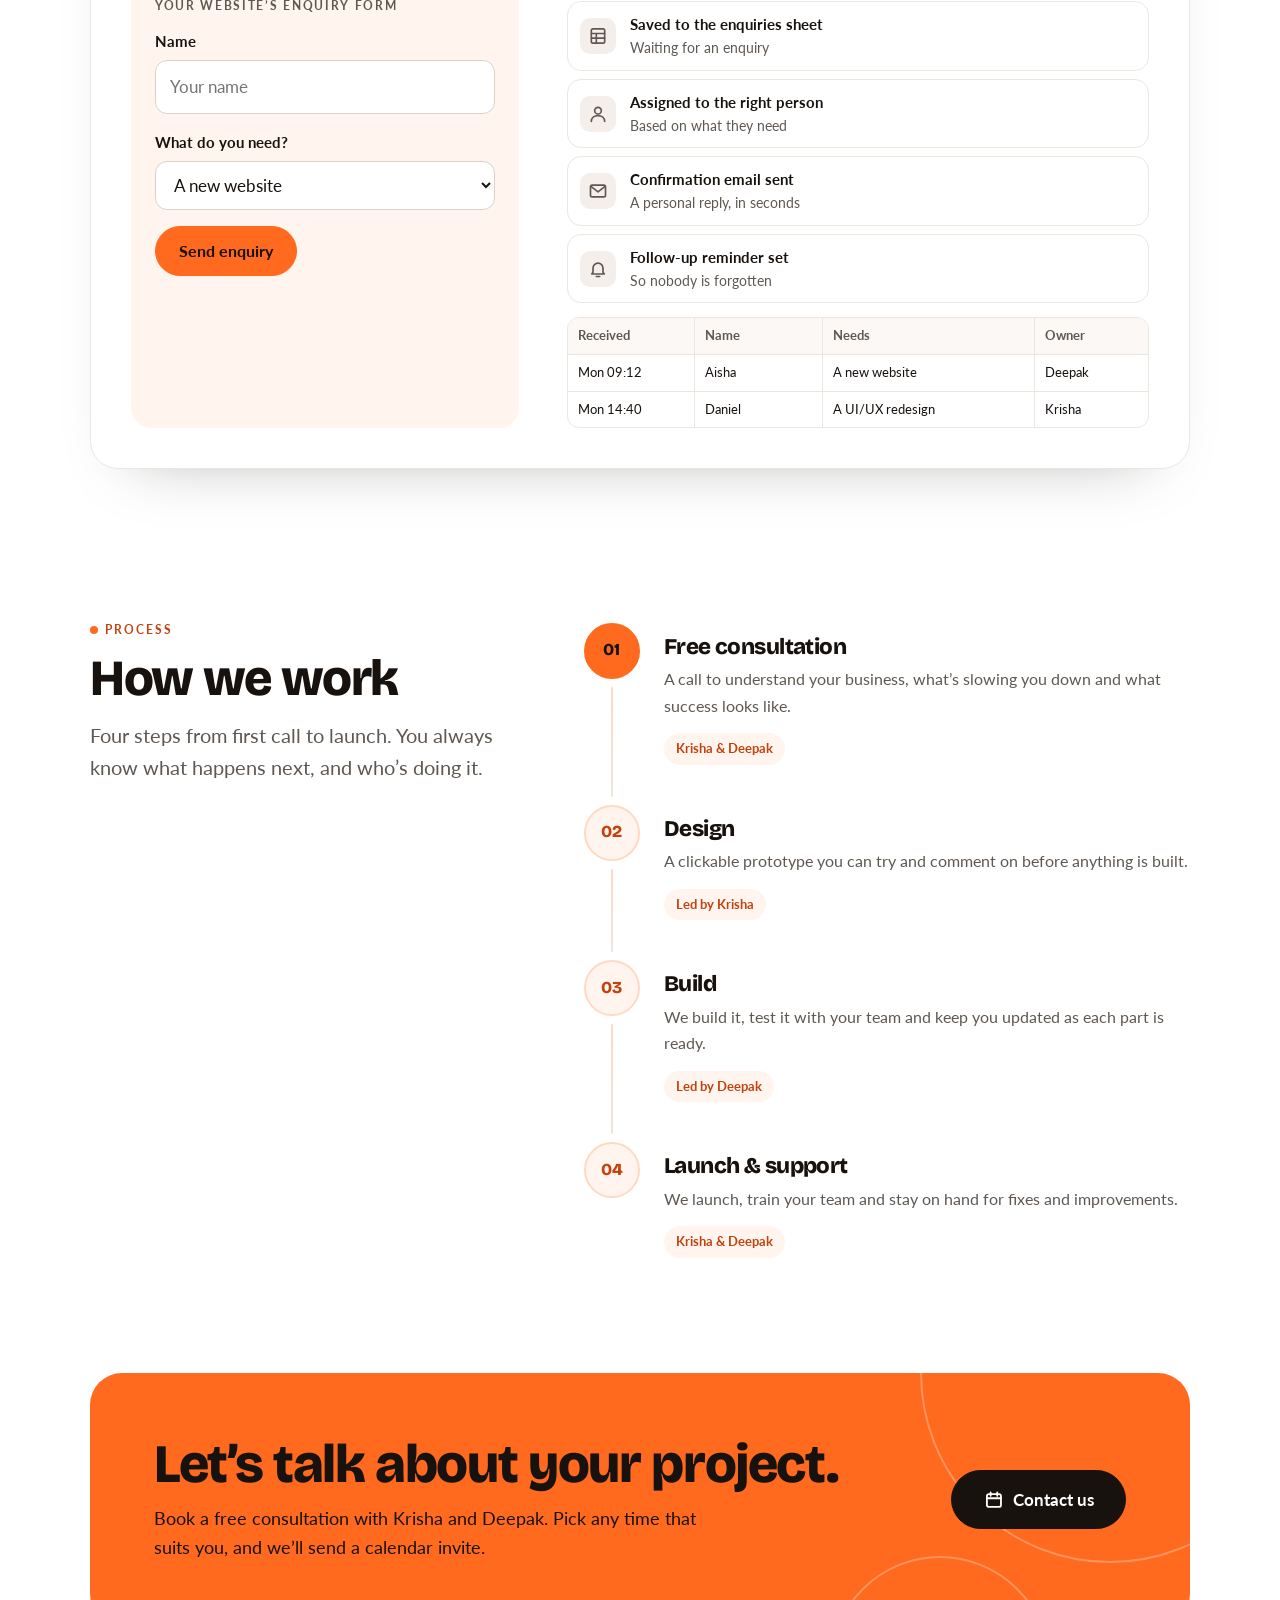
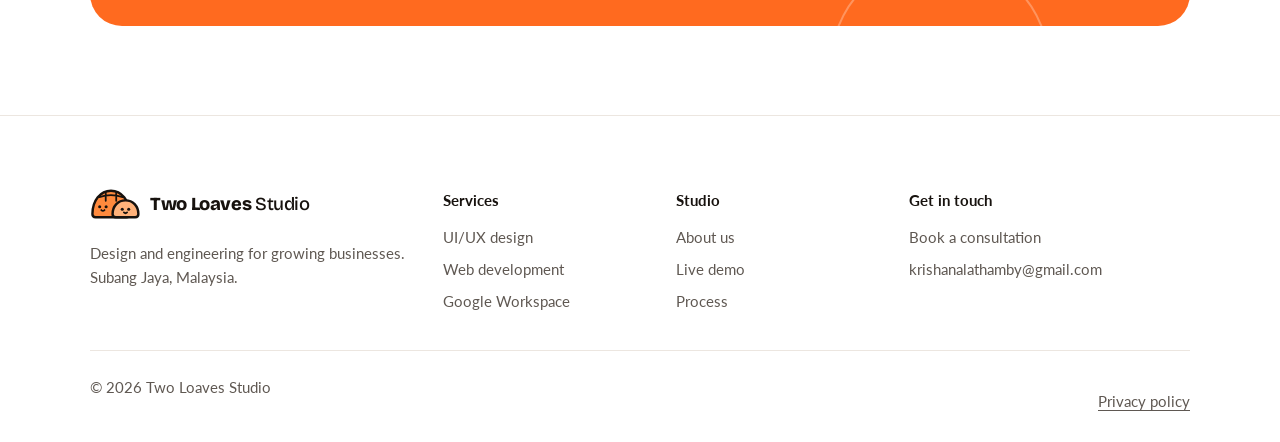
==== commit ff12a8db: "Add a placeholder background picture to the hero A striped placeholder fills the hero until there's " ====
--- a/index.html
+++ b/index.html
@@ -112,6 +112,11 @@
 
   <!-- 1. What we do -->
   <section class="hero" id="top">
+    <!-- Background picture. Placeholder for now: to add the photo, replace the hero__ph div with
+         <img src="images/hero.jpg" alt=""> (about 2400px wide). The white wash keeps the text readable. -->
+    <div class="hero__bg" aria-hidden="true">
+      <div class="hero__ph"><span>Background photo goes here</span></div>
+    </div>
     <div class="wrap hero__grid">
       <div class="hero__copy">
         <p class="eyebrow">Design &amp; engineering studio · Malaysia</p>
--- a/css/styles.css
+++ b/css/styles.css
@@ -228,7 +228,30 @@
 
 /* ---------- Hero ---------- */
 
-.hero { padding-block: clamp(40px, 6vw, 88px) clamp(56px, 7vw, 96px); overflow: hidden; }
+.hero { padding-block: clamp(40px, 6vw, 88px) clamp(56px, 7vw, 96px); overflow: hidden; position: relative; isolation: isolate; }
+
+/* Background picture, washed with white towards the text side */
+.hero__bg { position: absolute; inset: 0; z-index: -1; }
+.hero__bg img { width: 100%; height: 100%; object-fit: cover; }
+.hero__bg::after {
+  content: "";
+  position: absolute;
+  inset: 0;
+  background: linear-gradient(90deg, rgba(255, 255, 255, 0.95) 0%, rgba(255, 255, 255, 0.82) 45%, rgba(255, 255, 255, 0.4) 100%);
+}
+.hero__ph { position: absolute; inset: 0; background: repeating-linear-gradient(135deg, var(--tint) 0 22px, #ffe8d9 22px 44px); }
+.hero__ph span {
+  position: absolute;
+  right: 24px; bottom: 20px;
+  z-index: 1;
+  padding: 6px 14px;
+  border: 1.5px dashed var(--orange);
+  border-radius: 999px;
+  background: var(--paper);
+  color: var(--orange-ink);
+  font-size: 0.8rem;
+  font-weight: 700;
+}
 .hero__grid {
   display: grid;
   grid-template-columns: minmax(0, 1fr) minmax(0, 1fr);
@@ -1037,6 +1060,7 @@
 
 @media (max-width: 860px) {
   .hero__grid { grid-template-columns: 1fr; }
+  .hero__bg::after { background: linear-gradient(180deg, rgba(255, 255, 255, 0.95) 0%, rgba(255, 255, 255, 0.85) 55%, rgba(255, 255, 255, 0.55) 100%); }
   .hero__art { max-width: 560px; width: 100%; justify-self: center; }
   .proofbar { grid-template-columns: repeat(2, minmax(0, 1fr)); }
   .sec-head--split { grid-template-columns: 1fr; }
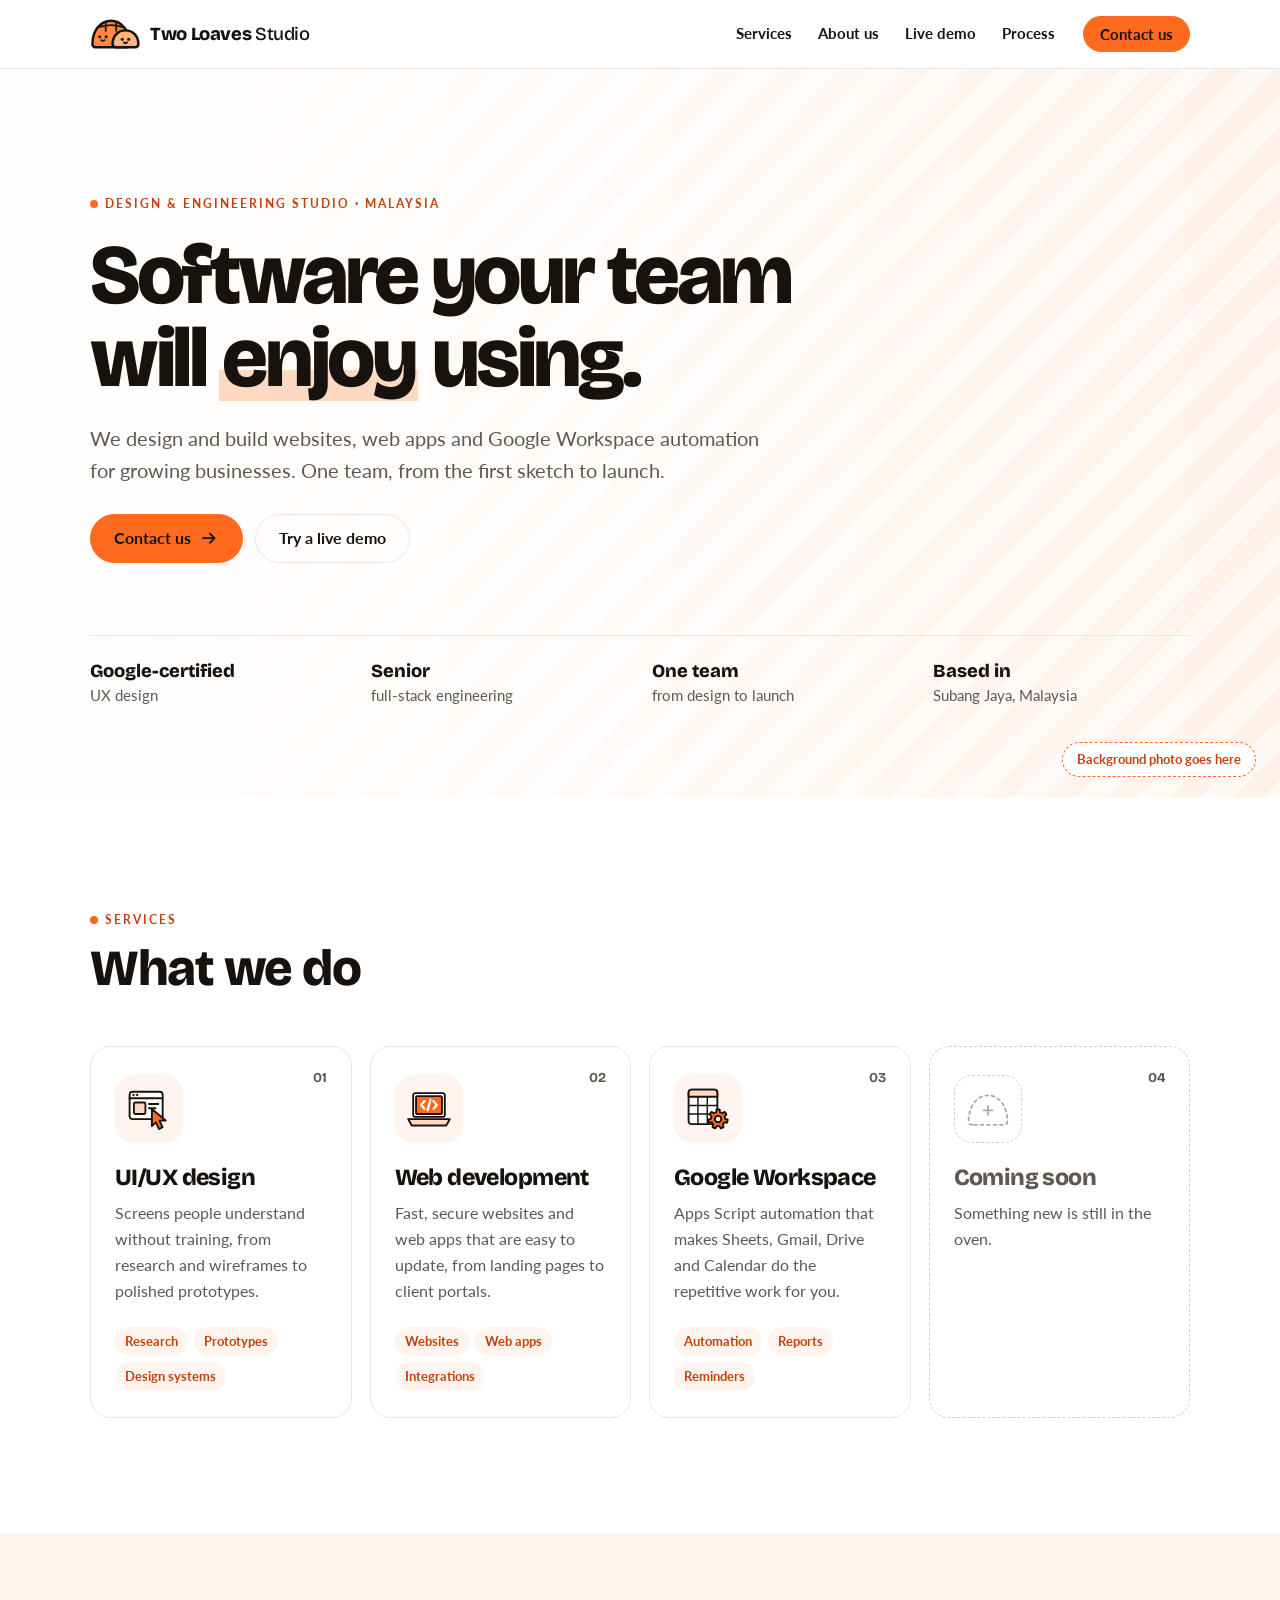
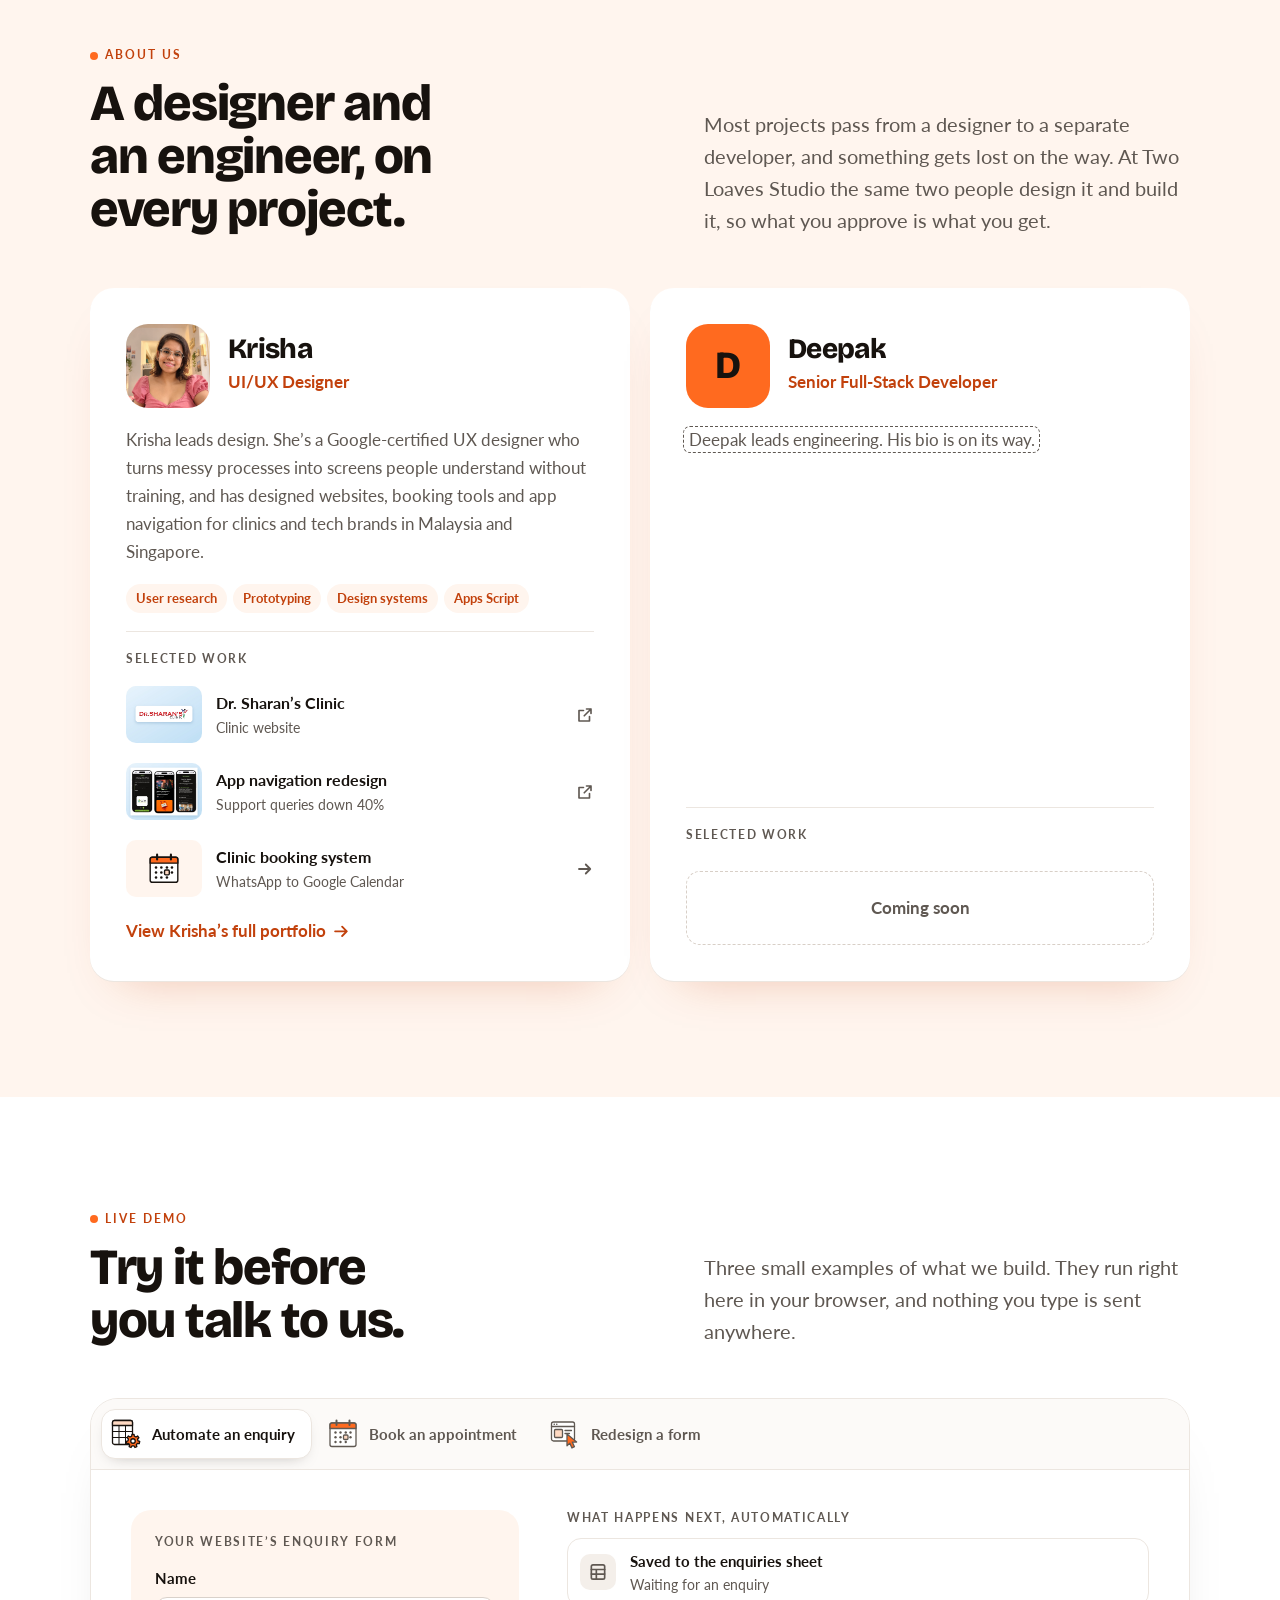
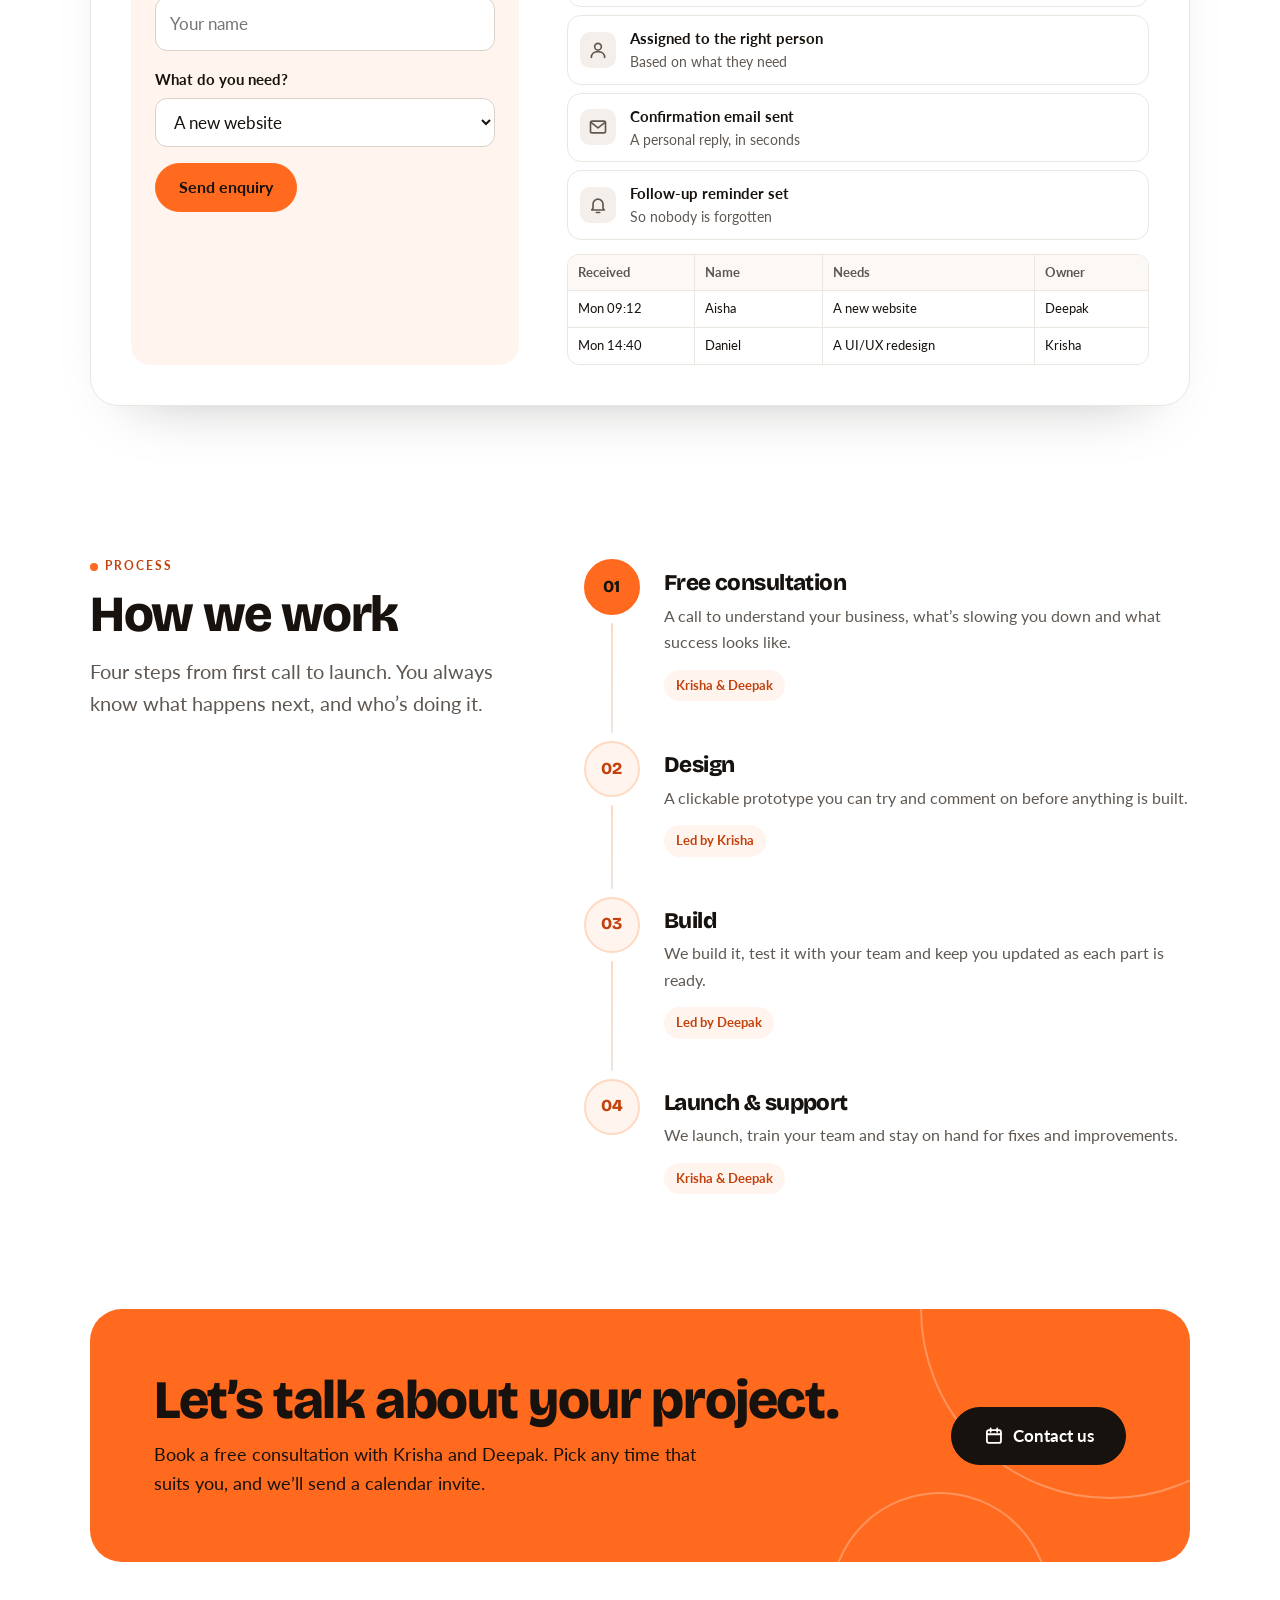
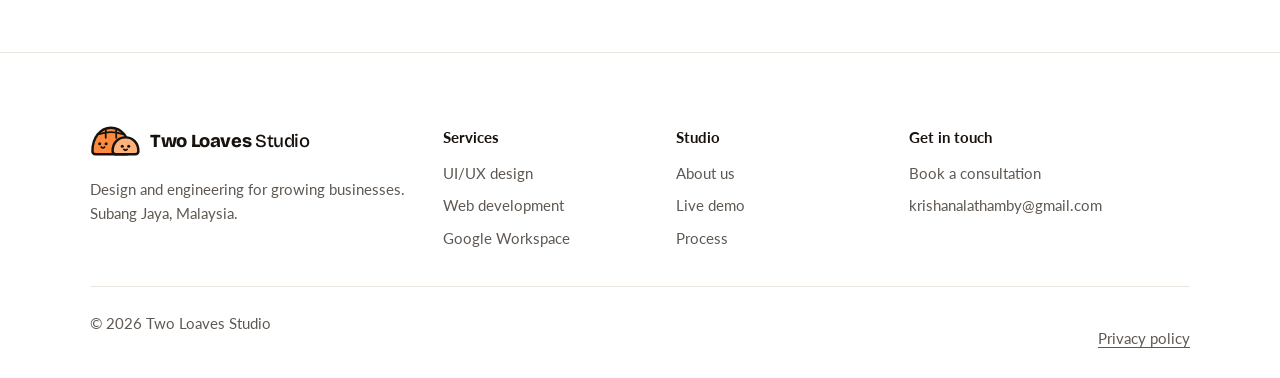
==== commit d246320e: "Remove the dashboard mock-up from the hero The hero is now just the headline, buttons and facts over" ====
--- a/index.html
+++ b/index.html
@@ -117,7 +117,7 @@
     <div class="hero__bg" aria-hidden="true">
       <div class="hero__ph"><span>Background photo goes here</span></div>
     </div>
-    <div class="wrap hero__grid">
+    <div class="wrap">
       <div class="hero__copy">
         <p class="eyebrow">Design &amp; engineering studio · Malaysia</p>
         <h1>Software your team will <span class="hl">enjoy</span> using.</h1>
@@ -126,30 +126,6 @@
           <a class="btn" href="https://calendar.app.google/YWKjsHaXESSNEb7WA" target="_blank" rel="noopener">Contact us <svg class="i" aria-hidden="true"><use href="#i-arrow"/></svg></a>
           <a class="btn btn--ghost" href="#demo">Try a live demo</a>
         </div>
-      </div>
-
-      <!-- A product mock-up, drawn in HTML -->
-      <div class="hero__art" aria-hidden="true">
-        <div class="mock">
-          <div class="mock__bar"><i></i><i></i><i></i><span>app.yourbusiness.my</span></div>
-          <div class="mock__body">
-            <div class="mock__side"><b></b><span class="is-on"></span><span></span><span></span><span></span></div>
-            <div class="mock__main">
-              <p class="mock__title">Good morning <span>· This week</span></p>
-              <div class="mock__kpis">
-                <div><small>Bookings</small><strong>128</strong></div>
-                <div><small>Enquiries</small><strong>42</strong></div>
-                <div><small>Open tasks</small><strong>6</strong></div>
-              </div>
-              <div class="mock__chart">
-                <span style="--h:38%"></span><span style="--h:52%"></span><span style="--h:46%"></span><span style="--h:70%"></span><span style="--h:61%"></span><span style="--h:84%"></span><span style="--h:76%"></span>
-              </div>
-              <div class="mock__rows"><span></span><span></span><span></span></div>
-            </div>
-          </div>
-        </div>
-        <div class="float float--1"><span class="float__icon"><svg><use href="#i-check"/></svg></span><span><b>Booking confirmed</b><small>Invite sent to the customer</small></span></div>
-        <div class="float float--2"><span class="float__icon float__icon--soft"><svg><use href="#s-auto"/></svg></span><span><b>Weekly report</b><small>Ran automatically</small></span></div>
       </div>
     </div>
 
--- a/css/styles.css
+++ b/css/styles.css
@@ -228,7 +228,7 @@
 
 /* ---------- Hero ---------- */
 
-.hero { padding-block: clamp(40px, 6vw, 88px) clamp(56px, 7vw, 96px); overflow: hidden; position: relative; isolation: isolate; }
+.hero { padding-block: clamp(64px, 10vw, 140px) clamp(56px, 7vw, 96px); overflow: hidden; position: relative; isolation: isolate; }
 
 /* Background picture, washed with white towards the text side */
 .hero__bg { position: absolute; inset: 0; z-index: -1; }
@@ -252,95 +252,10 @@
   font-size: 0.8rem;
   font-weight: 700;
 }
-.hero__grid {
-  display: grid;
-  grid-template-columns: minmax(0, 1fr) minmax(0, 1fr);
-  align-items: center;
-  gap: clamp(40px, 6vw, 88px);
-}
-.hero__copy { display: grid; gap: 22px; justify-items: start; }
+.hero__copy { display: grid; gap: 22px; justify-items: start; max-width: 760px; }
 .hero h1 { font-size: clamp(2.8rem, 1.6rem + 4.6vw, 5.4rem); letter-spacing: -0.04em; line-height: 0.98; }
 .hero .lede { max-width: 34em; }
 .hero__cta { display: flex; flex-wrap: wrap; gap: 12px; margin-top: 6px; }
-
-/* A product mock-up on an orange block */
-.hero__art { position: relative; padding: 32px 0 44px 32px; }
-.hero__art::before {
-  content: "";
-  position: absolute;
-  inset: 0 10% 14% 0;
-  background: var(--orange);
-  border-radius: 32px;
-}
-.mock {
-  position: relative;
-  border-radius: 18px;
-  background: var(--paper);
-  box-shadow: 0 30px 60px -24px rgba(23, 18, 14, 0.4), 0 0 0 1px rgba(23, 18, 14, 0.06);
-  overflow: hidden;
-}
-.mock__bar { display: flex; align-items: center; gap: 6px; padding: 10px 14px; border-bottom: 1px solid var(--hair); background: #fbf8f6; }
-.mock__bar i { width: 9px; height: 9px; border-radius: 50%; background: #e4dcd5; }
-.mock__bar span { margin-left: 10px; padding: 3px 12px; border: 1px solid var(--hair); border-radius: 999px; background: var(--paper); font-size: 0.72rem; color: var(--mute); }
-.mock__body { display: grid; grid-template-columns: 54px minmax(0, 1fr); }
-.mock__side { display: grid; align-content: start; justify-items: center; gap: 12px; padding: 16px 0; border-right: 1px solid var(--hair); }
-.mock__side b { width: 24px; height: 24px; margin-bottom: 8px; border-radius: 8px; background: var(--orange); }
-.mock__side span { width: 22px; height: 6px; border-radius: 3px; background: #ece6e0; }
-.mock__side span.is-on { background: var(--ink); }
-.mock__main { display: grid; align-content: start; gap: 14px; padding: 18px; }
-.mock__title { font: 800 1rem/1.2 var(--font-d); }
-.mock__title span { font: 400 0.8rem var(--font-b); color: var(--mute); }
-.mock__kpis { display: grid; grid-template-columns: repeat(3, minmax(0, 1fr)); gap: 10px; }
-.mock__kpis div { padding: 10px 12px; border-radius: 12px; background: var(--tint); }
-.mock__kpis small { display: block; font-size: 0.68rem; color: var(--mute); }
-.mock__kpis strong { font: 800 1.3rem/1.15 var(--font-d); }
-.mock__chart { display: flex; align-items: end; gap: 8px; height: 96px; padding: 10px 12px 0; border: 1px solid var(--hair); border-radius: 12px; }
-.mock__chart span {
-  flex: 1;
-  height: var(--h);
-  border-radius: 6px 6px 0 0;
-  background: var(--peach);
-  transform-origin: bottom;
-  animation: grow 0.9s cubic-bezier(.2, .7, .2, 1) both;
-}
-.mock__chart span:nth-child(6) { background: var(--orange); }
-.mock__chart span:nth-child(2) { animation-delay: 0.06s; }
-.mock__chart span:nth-child(3) { animation-delay: 0.12s; }
-.mock__chart span:nth-child(4) { animation-delay: 0.18s; }
-.mock__chart span:nth-child(5) { animation-delay: 0.24s; }
-.mock__chart span:nth-child(6) { animation-delay: 0.3s; }
-.mock__chart span:nth-child(7) { animation-delay: 0.36s; }
-.mock__rows { display: grid; gap: 8px; }
-.mock__rows span { height: 10px; border-radius: 5px; background: #f1ece7; }
-.mock__rows span:nth-child(2) { width: 82%; }
-.mock__rows span:nth-child(3) { width: 64%; }
-
-.float {
-  position: absolute;
-  display: flex;
-  align-items: center;
-  gap: 10px;
-  padding: 10px 16px 10px 10px;
-  border-radius: 16px;
-  background: var(--paper);
-  box-shadow: 0 18px 36px -14px rgba(23, 18, 14, 0.4);
-  white-space: nowrap;
-  animation: bob 6s ease-in-out infinite;
-}
-.float b { display: block; font-size: 0.9rem; }
-.float small { display: block; font-size: 0.75rem; color: var(--mute); }
-.float__icon { display: grid; place-items: center; width: 34px; height: 34px; flex: none; border-radius: 10px; background: var(--orange); color: var(--ink); }
-.float__icon svg { width: 18px; height: 18px; }
-.float__icon--soft { background: var(--tint); }
-.float__icon--soft svg { width: 26px; height: 26px; }
-.float--1 { top: 4px; right: 0; }
-.float--2 { bottom: 4px; left: 0; animation-delay: -3s; }
-
-@keyframes bob {
-  0%, 100% { transform: translateY(0); }
-  50% { transform: translateY(-8px); }
-}
-@keyframes grow { from { transform: scaleY(0); } }
 
 /* Short facts under the hero */
 .proofbar {
@@ -1059,9 +974,7 @@
 }
 
 @media (max-width: 860px) {
-  .hero__grid { grid-template-columns: 1fr; }
   .hero__bg::after { background: linear-gradient(180deg, rgba(255, 255, 255, 0.95) 0%, rgba(255, 255, 255, 0.85) 55%, rgba(255, 255, 255, 0.55) 100%); }
-  .hero__art { max-width: 560px; width: 100%; justify-self: center; }
   .proofbar { grid-template-columns: repeat(2, minmax(0, 1fr)); }
   .sec-head--split { grid-template-columns: 1fr; }
   .process { grid-template-columns: 1fr; }
@@ -1081,17 +994,7 @@
   .brand { font-size: 1rem; gap: 8px; }
   .brand__mark { width: 44px; height: 28px; }
   .services { grid-template-columns: 1fr; }
-  .hero__art { padding: 24px 0 40px 16px; }
-  .mock__body { grid-template-columns: 40px minmax(0, 1fr); }
-  .mock__main { padding: 14px; gap: 10px; }
-  .mock__kpis { gap: 6px; }
-  .mock__kpis div { padding: 8px; }
-  .mock__kpis strong { font-size: 1.05rem; }
-  .mock__chart { height: 70px; }
-  .float { padding: 8px 12px 8px 8px; }
-  .float__icon { width: 28px; height: 28px; }
-  .float b { font-size: 0.8rem; }
-  .float small { font-size: 0.7rem; }
+  .hero__ph span { right: 16px; bottom: 12px; padding: 4px 10px; font-size: 0.72rem; }
   .person__photo { width: 68px; height: 68px; border-radius: 18px; }
   .booker__days { gap: 6px; }
   .booker__days button { padding: 10px 2px; }
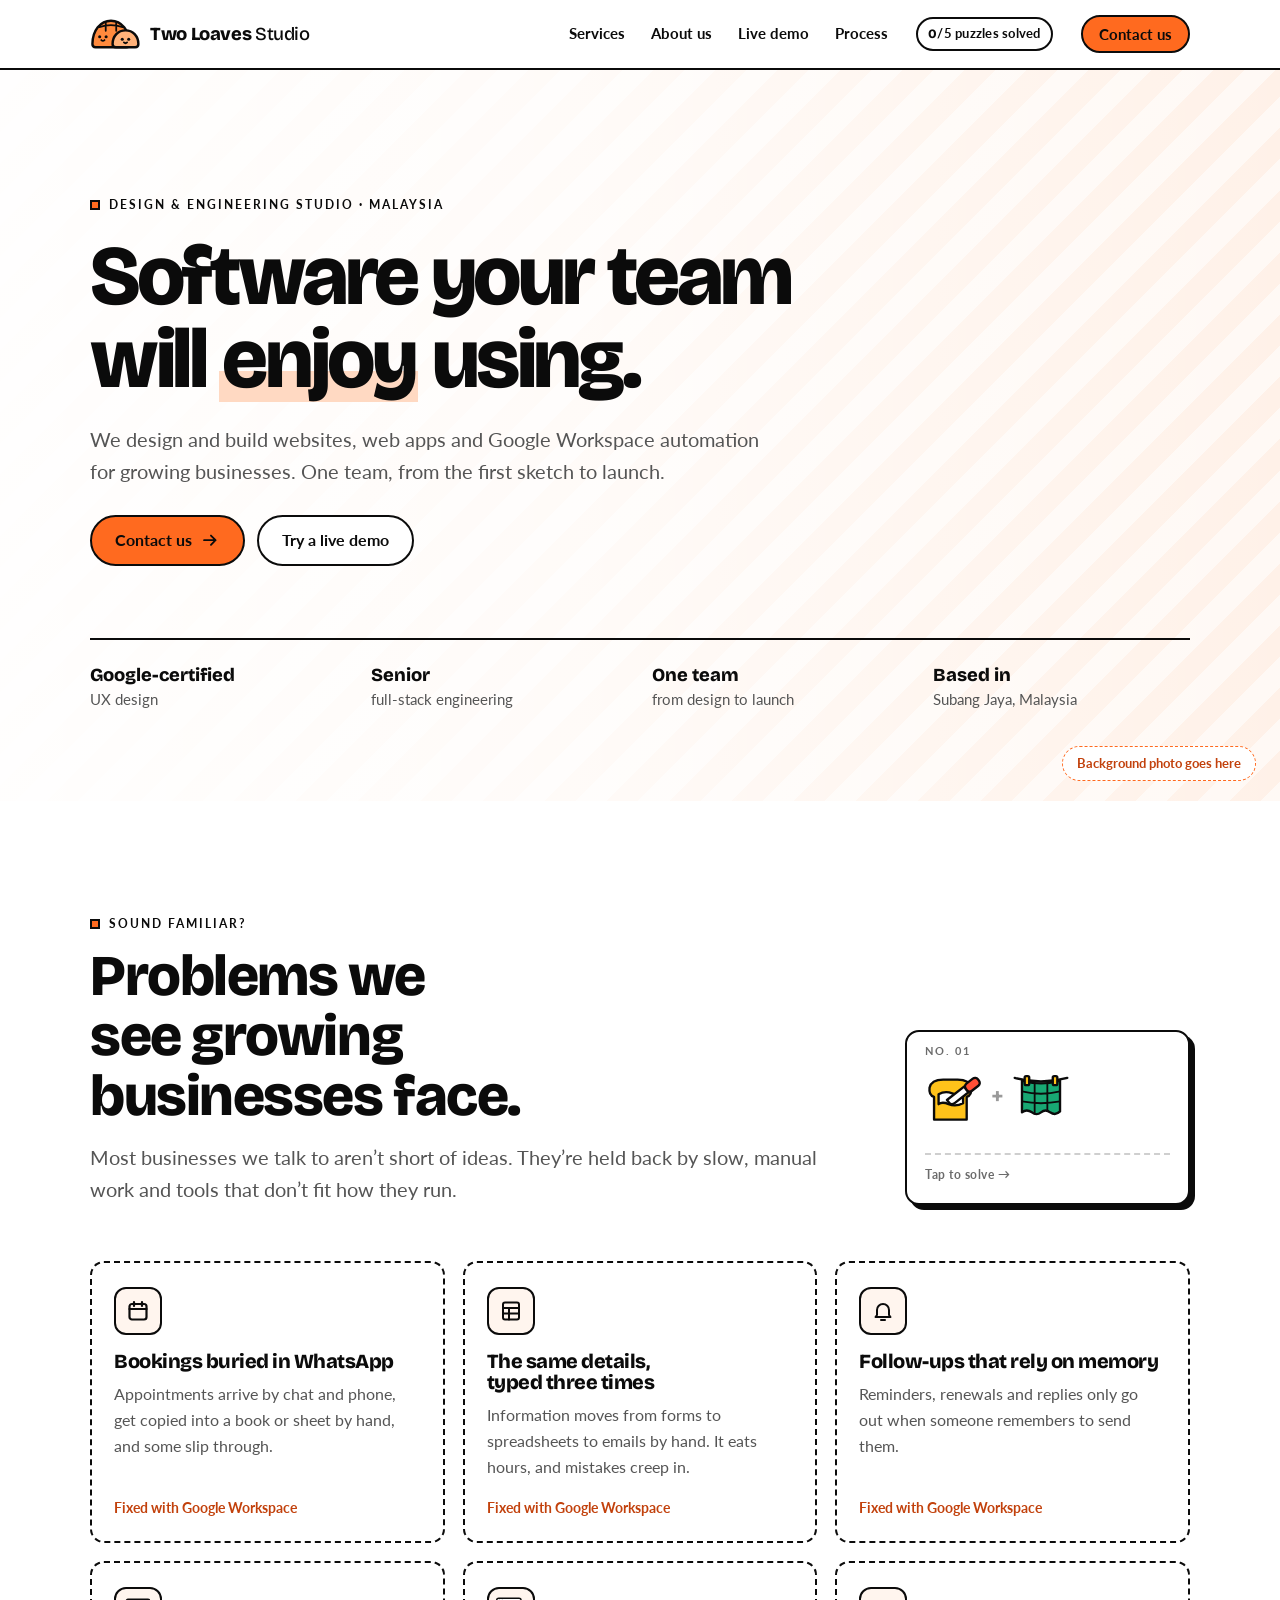
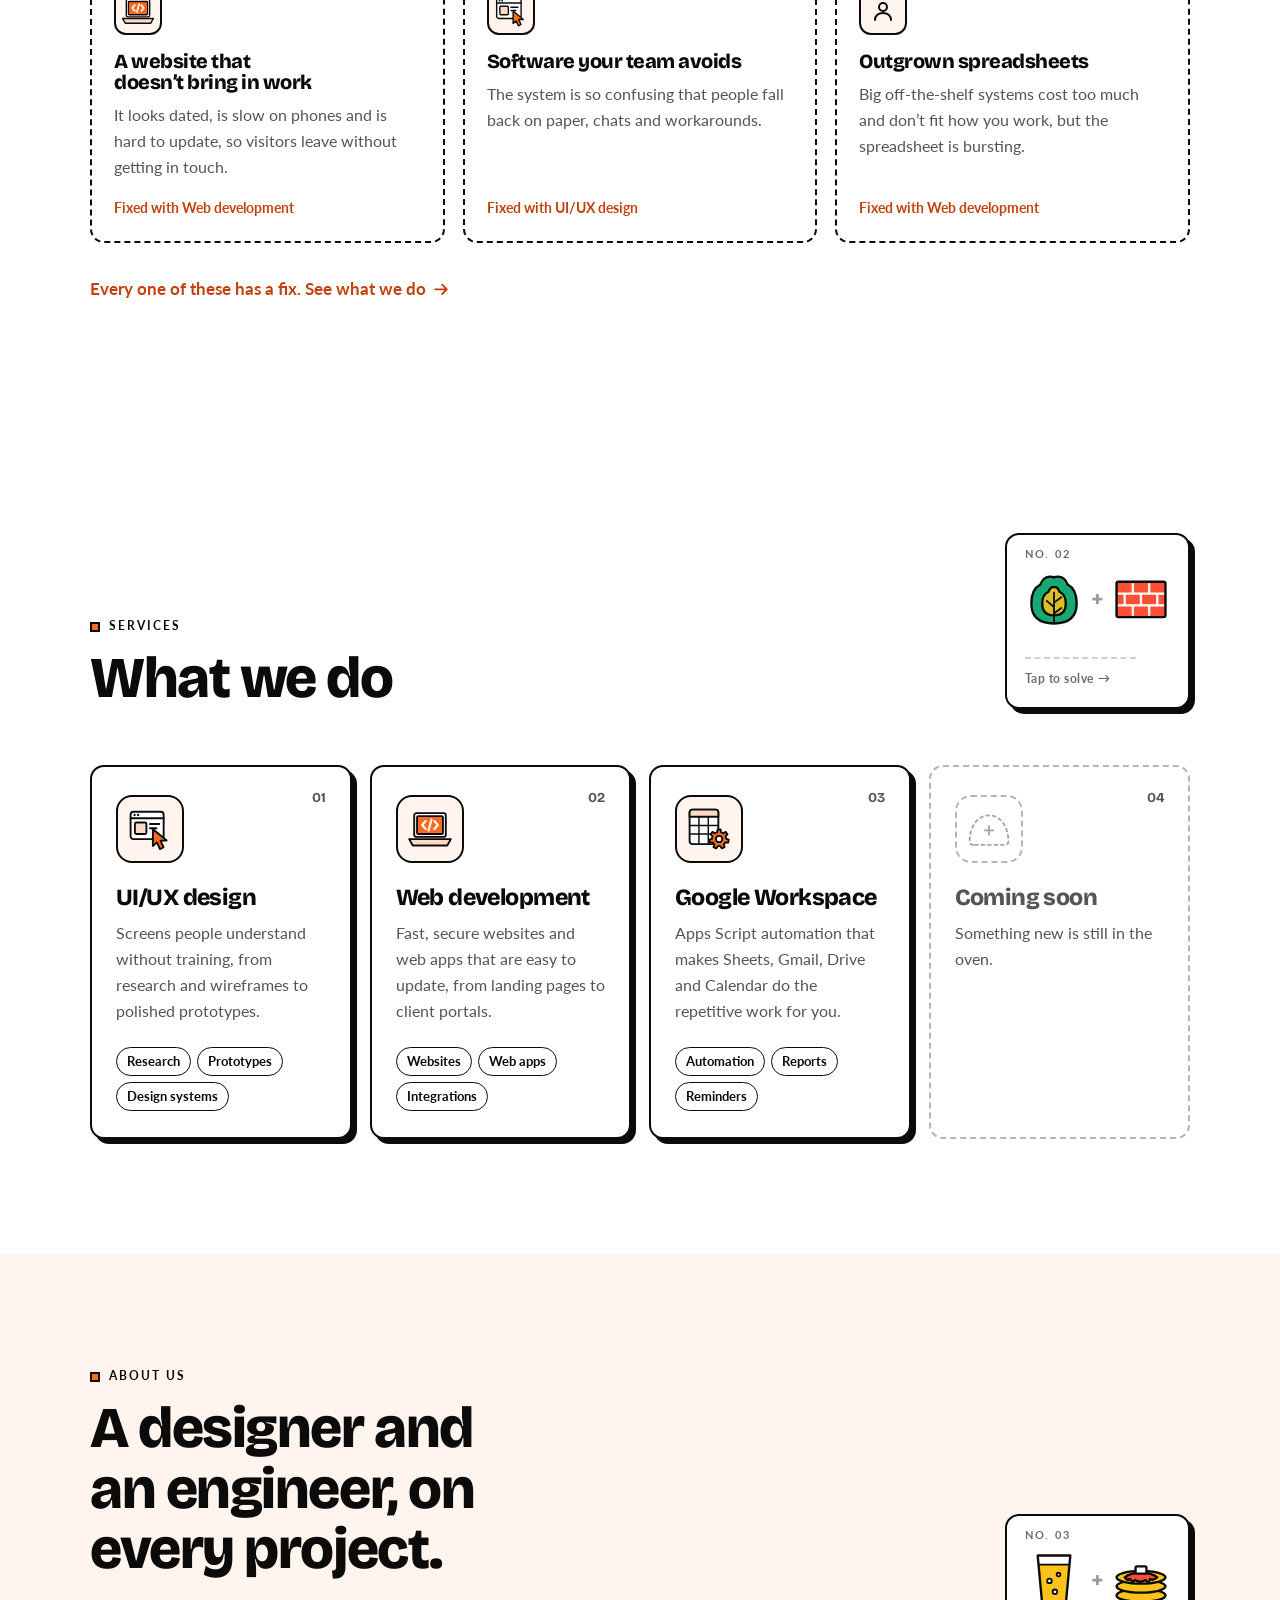
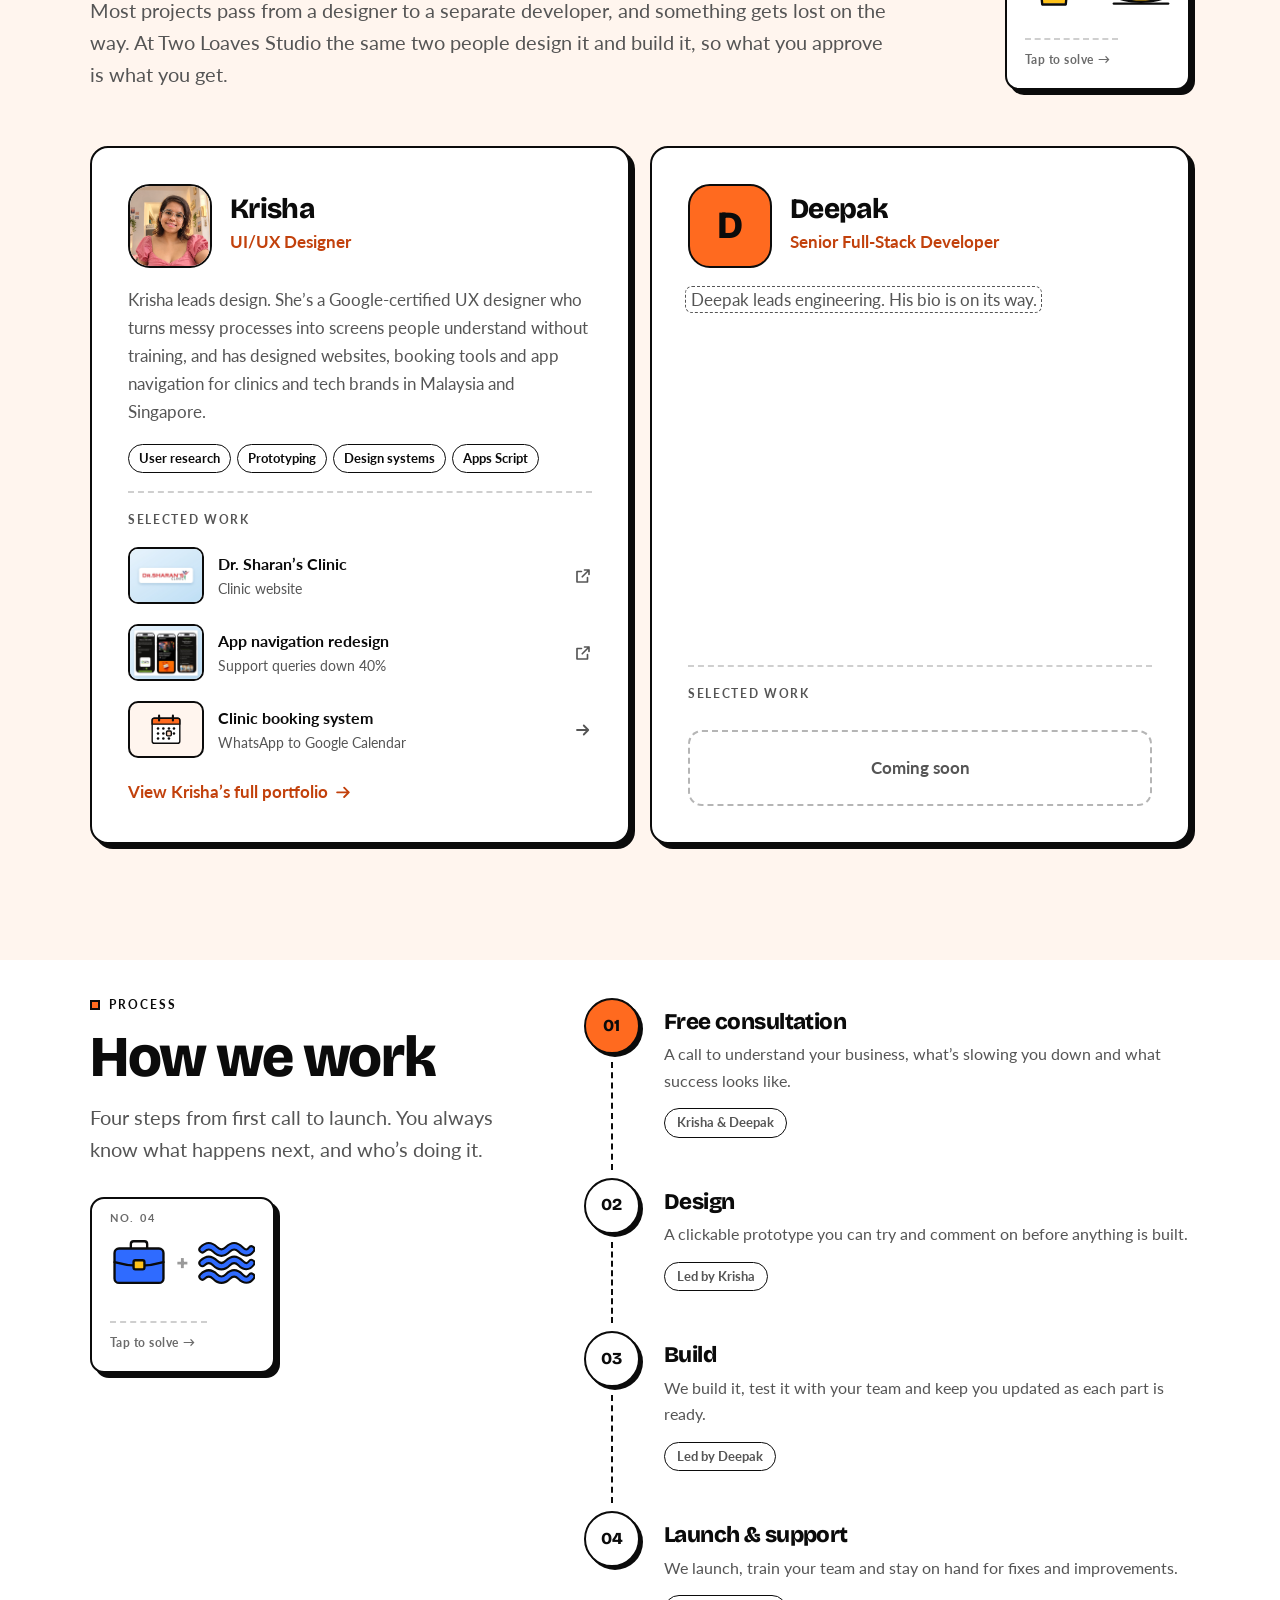
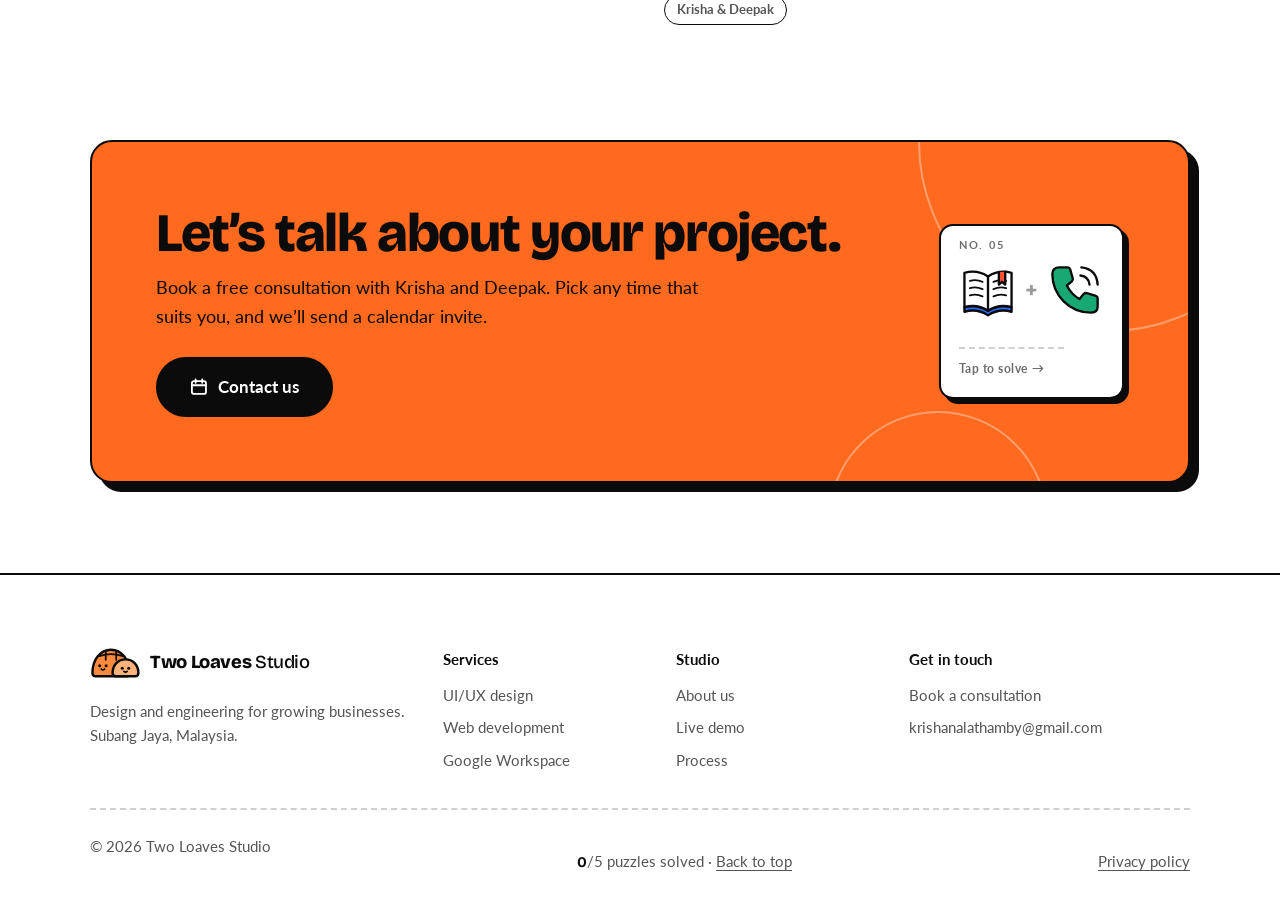
==== commit de9605ad: "Bring back the rebus puzzles and outline style, and move the live demo to its own page - Each homepa" ====
--- a/index.html
+++ b/index.html
@@ -19,7 +19,7 @@
 <body>
 <a class="skip" href="#main">Skip to content</a>
 
-<!-- Icons: ink outlines, orange inside -->
+<!-- Icons: ink outlines, orange inside. Pictograms (p-*) are the rebus puzzle pictures -->
 <svg class="sprite" xmlns="http://www.w3.org/2000/svg" aria-hidden="true" focusable="false">
   <symbol id="mark" viewBox="1 20 62 39" fill="none" stroke="currentColor" stroke-width="3" stroke-linecap="round" stroke-linejoin="round">
     <path fill="#ff8a3d" d="M8 56Q4 56 4 52C4 35 14 23 27 23C40 23 50 35 50 52Q50 56 46 56Z"/>
@@ -89,6 +89,65 @@
   <symbol id="i-bell" viewBox="0 0 24 24" fill="none" stroke="currentColor" stroke-width="2" stroke-linecap="round" stroke-linejoin="round">
     <path d="M6 16V11A6 6 0 0 1 18 11V16L19.5 18H4.5Z"/><path d="M10 21H14"/>
   </symbol>
+  <symbol id="p-knife" viewBox="0 0 64 64" fill="none" stroke="currentColor" stroke-width="2.6" stroke-linecap="round" stroke-linejoin="round">
+    <path fill="#ffc21a" d="M10 58V33Q4 31 5 23Q7 14 20 14H36Q49 14 51 23Q52 31 46 33V58Z"/>
+    <path style="fill:var(--w,#fff)" d="M15 30Q22 26 30 29Q38 32 42 29V40Q34 44 26 41Q19 38 15 41Z"/>
+    <g transform="rotate(-38 44 26)">
+      <path style="fill:var(--w,#fff)" d="M22 22H46V30H27Q22 30 22 26Z"/>
+      <rect fill="#ff4f36" x="46" y="21" width="17" height="10" rx="4"/>
+    </g>
+  </symbol>
+  <symbol id="p-sheet" viewBox="0 0 64 64" fill="none" stroke="currentColor" stroke-width="2.6" stroke-linecap="round" stroke-linejoin="round">
+    <path d="M3 12Q32 20 61 12"/>
+    <path fill="#18a873" d="M11 15Q32 21 53 15V49Q48 54 42 50Q37 46 32 50Q27 54 22 50Q16 46 11 50Z"/>
+    <path stroke-width="2" d="M25 18V51.5M39 18V48.5M11 27Q32 32 53 27M11 38Q32 42 53 38"/>
+    <rect fill="#ffc21a" x="14" y="10" width="5" height="10" rx="1.5"/>
+    <rect fill="#ffc21a" x="45" y="10" width="5" height="10" rx="1.5"/>
+  </symbol>
+  <symbol id="p-lettuce" viewBox="0 0 64 64" fill="none" stroke="currentColor" stroke-width="2.6" stroke-linecap="round" stroke-linejoin="round">
+    <path fill="#18a873" d="M32 59Q7 59 7 37Q7 21 17 16Q21 5 32 8Q43 5 47 16Q57 21 57 37Q57 59 32 59Z"/>
+    <path fill="#ffc21a" fill-opacity=".85" d="M32 50Q19 50 19 37Q19 27 26 24Q28 18 32 19Q36 18 38 24Q45 27 45 37Q45 50 32 50Z"/>
+    <path stroke-width="2" d="M32 57V25M32 41L24 34M32 36L40 30M32 48L40 42"/>
+  </symbol>
+  <symbol id="p-bricks" viewBox="0 0 64 64" fill="none" stroke="currentColor" stroke-width="2.6" stroke-linecap="round" stroke-linejoin="round">
+    <rect fill="#ff4f36" x="5" y="13" width="54" height="39" rx="2"/>
+    <path stroke="#fff" stroke-width="2.6" stroke-linecap="butt" d="M6.5 26H57.5M6.5 39H57.5M23 14.5V26M41 14.5V26M14 26V39M32 26V39M50 26V39M23 39V50.5M41 39V50.5"/>
+  </symbol>
+  <symbol id="p-glass" viewBox="0 0 64 64" fill="none" stroke="currentColor" stroke-width="2.6" stroke-linecap="round" stroke-linejoin="round">
+    <path fill="#ffc21a" stroke="none" d="M15.6 15H48.4L44.9 58H19.1Z"/>
+    <path stroke-width="2" d="M15.6 15H48.4"/>
+    <g style="fill:var(--w,#fff)" stroke-width="2"><circle cx="27" cy="33" r="2.5"/><circle cx="37" cy="26" r="2"/><circle cx="33" cy="45" r="2.5"/></g>
+    <path d="M14 5H50L45 59H19Z"/>
+  </symbol>
+  <symbol id="p-stack" viewBox="0 0 64 64" fill="none" stroke="currentColor" stroke-width="2.6" stroke-linecap="round" stroke-linejoin="round">
+    <path d="M2 58H62"/>
+    <ellipse fill="#ffc21a" cx="32" cy="49" rx="27" ry="7"/>
+    <ellipse fill="#ffc21a" cx="32" cy="39" rx="27" ry="7"/>
+    <ellipse fill="#ffc21a" cx="32" cy="29" rx="27" ry="7"/>
+    <path fill="#ff4f36" d="M14 29Q20 24 32 24Q44 24 50 29Q46 33 42 31Q40 37 37 32Q30 36 26 32Q22 35 20 31Q16 33 14 29Z"/>
+    <rect style="fill:var(--w,#fff)" x="26" y="17" width="12" height="8" rx="1.5"/>
+  </symbol>
+  <symbol id="p-case" viewBox="0 0 64 64" fill="none" stroke="currentColor" stroke-width="2.6" stroke-linecap="round" stroke-linejoin="round">
+    <path d="M23 16V11Q23 8 26 8H38Q41 8 41 11V16"/>
+    <rect fill="#2f6bff" x="5" y="16" width="54" height="38" rx="5"/>
+    <path d="M5 31Q32 39 59 31"/>
+    <rect fill="#ffc21a" x="26" y="29" width="12" height="10" rx="2"/>
+  </symbol>
+  <symbol id="p-wave" viewBox="0 0 64 64" fill="none" stroke="currentColor" stroke-width="2.6" stroke-linecap="round" stroke-linejoin="round">
+    <g stroke-width="9"><path d="M6 17Q13 10 20 17T34 17T48 17T60 17"/><path d="M6 32Q13 25 20 32T34 32T48 32T60 32"/><path d="M6 47Q13 40 20 47T34 47T48 47T60 47"/></g>
+    <g stroke="#2f6bff" stroke-width="4.5"><path d="M6 17Q13 10 20 17T34 17T48 17T60 17"/><path d="M6 32Q13 25 20 32T34 32T48 32T60 32"/><path d="M6 47Q13 40 20 47T34 47T48 47T60 47"/></g>
+  </symbol>
+  <symbol id="p-book" viewBox="0 0 64 64" fill="none" stroke="currentColor" stroke-width="2.6" stroke-linecap="round" stroke-linejoin="round">
+    <path fill="#2f6bff" d="M6 51Q20 47 32 55Q44 47 58 51V56Q44 52 32 60Q20 52 6 56Z"/>
+    <path style="fill:var(--w,#fff)" d="M32 17Q20 9 6 13V51Q20 47 32 55Q44 47 58 51V13Q44 9 32 17Z"/>
+    <path d="M32 17V55"/>
+    <path stroke-width="2" d="M12 22Q19 20 26 23M12 30Q19 28 26 31M12 38Q19 36 26 39M38 23Q45 20 52 22M38 31Q45 28 52 30M38 39Q45 36 52 38"/>
+    <path fill="#ff4f36" d="M44 12.2V26L47.5 23L51 26V11.8"/>
+  </symbol>
+  <symbol id="p-phone" viewBox="0 0 64 64" fill="none" stroke="currentColor" stroke-width="2.6" stroke-linecap="round" stroke-linejoin="round">
+    <path d="M38 16Q47 17 48 26M39 7Q56 9 57 26"/>
+    <path fill="#18a873" d="M15 7H24Q26 7 26.6 9L29.5 19Q30 21 28.5 22.5L23 27Q28 37 37 42L41.5 36.5Q43 35 45 35.5L55 38.4Q57 39 57 41V50Q57 57 50 57Q32 57 19.5 44.5Q7 32 7 14Q7 7 15 7Z"/>
+  </symbol>
 </svg>
 
 <header class="nav">
@@ -100,10 +159,11 @@
     <nav class="nav__links" aria-label="Sections">
       <a href="#services">Services</a>
       <a href="#about">About us</a>
-      <a href="#demo">Live demo</a>
+      <a href="demo.html">Live demo</a>
       <a href="#process">Process</a>
       <a href="#testimonials" data-testimonials-link hidden>Testimonials</a>
     </nav>
+    <p class="score" aria-live="polite"><b data-score>0</b>/<span data-total>5</span> puzzles solved</p>
     <a class="btn btn--sm" href="https://calendar.app.google/YWKjsHaXESSNEb7WA" target="_blank" rel="noopener">Contact us</a>
   </div>
 </header>
@@ -124,7 +184,7 @@
         <p class="lede">We design and build websites, web apps and Google Workspace automation for growing businesses. One team, from the first sketch to launch.</p>
         <div class="hero__cta">
           <a class="btn" href="https://calendar.app.google/YWKjsHaXESSNEb7WA" target="_blank" rel="noopener">Contact us <svg class="i" aria-hidden="true"><use href="#i-arrow"/></svg></a>
-          <a class="btn btn--ghost" href="#demo">Try a live demo</a>
+          <a class="btn btn--ghost" href="demo.html">Try a live demo</a>
         </div>
       </div>
     </div>
@@ -139,12 +199,94 @@
     </div>
   </section>
 
-  <!-- 2. Services -->
+  <!-- 2. The problems we solve, leading into Services -->
+  <section class="sec" id="problems">
+    <div class="wrap">
+      <div class="sec-head reveal">
+        <div>
+          <p class="eyebrow">Sound familiar?</p>
+          <h2>Problems we see growing businesses face.</h2>
+          <p class="lede">Most businesses we talk to aren’t short of ideas. They’re held back by slow, manual work and tools that don’t fit how they run.</p>
+        </div>
+        <button class="rebus" type="button" aria-pressed="false">
+          <span class="rebus__no">No. 01</span>
+          <span class="sr-only">Rebus: a knife spreading butter on bread, plus a bedsheet on a washing line.</span>
+          <span class="rebus__pics">
+            <span class="pic"><svg aria-hidden="true"><use href="#p-knife"/></svg><span class="pic__word">spread</span></span>
+            <span class="op" aria-hidden="true">+</span>
+            <span class="pic"><svg aria-hidden="true"><use href="#p-sheet"/></svg><span class="pic__word">sheet</span></span>
+          </span>
+          <span class="rebus__foot">
+            <span class="rebus__hint">Tap to solve</span>
+            <span class="rebus__answer">It’s always a spreadsheet</span>
+          </span>
+        </button>
+      </div>
+
+      <ul class="problems">
+        <li class="problem reveal">
+          <span class="problem__icon"><svg aria-hidden="true"><use href="#i-cal"/></svg></span>
+          <h3>Bookings buried in WhatsApp</h3>
+          <p>Appointments arrive by chat and phone, get copied into a book or sheet by hand, and some slip through.</p>
+          <p class="problem__fix">Fixed with Google Workspace</p>
+        </li>
+        <li class="problem reveal">
+          <span class="problem__icon"><svg aria-hidden="true"><use href="#i-sheet"/></svg></span>
+          <h3>The same details, typed three times</h3>
+          <p>Information moves from forms to spreadsheets to emails by hand. It eats hours, and mistakes creep in.</p>
+          <p class="problem__fix">Fixed with Google Workspace</p>
+        </li>
+        <li class="problem reveal">
+          <span class="problem__icon"><svg aria-hidden="true"><use href="#i-bell"/></svg></span>
+          <h3>Follow-ups that rely on memory</h3>
+          <p>Reminders, renewals and replies only go out when someone remembers to send them.</p>
+          <p class="problem__fix">Fixed with Google Workspace</p>
+        </li>
+        <li class="problem reveal">
+          <span class="problem__icon problem__icon--lg"><svg aria-hidden="true"><use href="#s-web"/></svg></span>
+          <h3>A website that doesn’t bring in work</h3>
+          <p>It looks dated, is slow on phones and is hard to update, so visitors leave without getting in touch.</p>
+          <p class="problem__fix">Fixed with Web development</p>
+        </li>
+        <li class="problem reveal">
+          <span class="problem__icon problem__icon--lg"><svg aria-hidden="true"><use href="#s-ux"/></svg></span>
+          <h3>Software your team avoids</h3>
+          <p>The system is so confusing that people fall back on paper, chats and workarounds.</p>
+          <p class="problem__fix">Fixed with UI/UX design</p>
+        </li>
+        <li class="problem reveal">
+          <span class="problem__icon"><svg aria-hidden="true"><use href="#i-user"/></svg></span>
+          <h3>Outgrown spreadsheets</h3>
+          <p>Big off-the-shelf systems cost too much and don’t fit how you work, but the spreadsheet is bursting.</p>
+          <p class="problem__fix">Fixed with Web development</p>
+        </li>
+      </ul>
+
+      <a class="link-arrow problems__next" href="#services">Every one of these has a fix. See what we do <svg class="i" aria-hidden="true"><use href="#i-arrow"/></svg></a>
+    </div>
+  </section>
+
+  <!-- 3. Services -->
   <section class="sec" id="services">
     <div class="wrap">
       <div class="sec-head reveal">
-        <p class="eyebrow">Services</p>
-        <h2>What we do</h2>
+        <div>
+          <p class="eyebrow">Services</p>
+          <h2>What we do</h2>
+        </div>
+        <button class="rebus" type="button" aria-pressed="false">
+          <span class="rebus__no">No. 02</span>
+          <span class="sr-only">Rebus: a lettuce, plus a brick wall.</span>
+          <span class="rebus__pics">
+            <span class="pic"><svg aria-hidden="true"><use href="#p-lettuce"/></svg><span class="pic__word">lettuce</span></span>
+            <span class="op" aria-hidden="true">+</span>
+            <span class="pic"><svg aria-hidden="true"><use href="#p-bricks"/></svg><span class="pic__word">build</span></span>
+          </span>
+          <span class="rebus__foot">
+            <span class="rebus__hint">Tap to solve</span>
+            <span class="rebus__answer">Let us build</span>
+          </span>
+        </button>
       </div>
 
       <ul class="services">
@@ -180,15 +322,28 @@
     </div>
   </section>
 
-  <!-- 3. About us: the team -->
+  <!-- 4. About us: the team -->
   <section class="sec sec--tint" id="about">
     <div class="wrap">
-      <div class="sec-head sec-head--split reveal">
+      <div class="sec-head reveal">
         <div>
           <p class="eyebrow">About us</p>
           <h2>A designer and an engineer, on every project.</h2>
-        </div>
-        <p class="lede">Most projects pass from a designer to a separate developer, and something gets lost on the way. At Two Loaves Studio the same two people design it and build it, so what you approve is what you get.</p>
+          <p class="lede">Most projects pass from a designer to a separate developer, and something gets lost on the way. At Two Loaves Studio the same two people design it and build it, so what you approve is what you get.</p>
+        </div>
+        <button class="rebus" type="button" aria-pressed="false">
+          <span class="rebus__no">No. 03</span>
+          <span class="sr-only">Rebus: a full glass of juice, plus a stack of pancakes.</span>
+          <span class="rebus__pics">
+            <span class="pic"><svg aria-hidden="true"><use href="#p-glass"/></svg><span class="pic__word">full</span></span>
+            <span class="op" aria-hidden="true">+</span>
+            <span class="pic"><svg aria-hidden="true"><use href="#p-stack"/></svg><span class="pic__word">stack</span></span>
+          </span>
+          <span class="rebus__foot">
+            <span class="rebus__hint">Tap to solve</span>
+            <span class="rebus__answer">Full stack</span>
+          </span>
+        </button>
       </div>
 
       <div class="team">
@@ -254,129 +409,6 @@
     </div>
   </section>
 
-  <!-- 4. Live demo -->
-  <section class="sec" id="demo">
-    <div class="wrap">
-      <div class="sec-head sec-head--split reveal">
-        <div>
-          <p class="eyebrow">Live demo</p>
-          <h2>Try it before you talk to us.</h2>
-        </div>
-        <p class="lede">Three small examples of what we build. They run right here in your browser, and nothing you type is sent anywhere.</p>
-      </div>
-
-      <div class="demo reveal" data-demo>
-        <div class="demo__tabs" role="tablist" aria-label="Demos">
-          <button type="button" role="tab" id="tab-auto" aria-controls="panel-auto" aria-selected="true"><svg aria-hidden="true"><use href="#s-auto"/></svg>Automate an enquiry</button>
-          <button type="button" role="tab" id="tab-book" aria-controls="panel-book" aria-selected="false" tabindex="-1"><svg aria-hidden="true"><use href="#s-cal"/></svg>Book an appointment</button>
-          <button type="button" role="tab" id="tab-ux" aria-controls="panel-ux" aria-selected="false" tabindex="-1"><svg aria-hidden="true"><use href="#s-ux"/></svg>Redesign a form</button>
-        </div>
-
-        <!-- Demo 1: a form that runs a Google Workspace workflow -->
-        <div class="demo__panel" role="tabpanel" id="panel-auto" aria-labelledby="tab-auto">
-          <div class="demo__grid">
-            <form class="demo__form" data-flow-form>
-              <p class="demo__kicker">Your website’s enquiry form</p>
-              <div class="field">
-                <label for="flow-name">Name</label>
-                <input id="flow-name" name="name" type="text" maxlength="40" placeholder="Your name" required>
-              </div>
-              <div class="field">
-                <label for="flow-need">What do you need?</label>
-                <select id="flow-need" name="need">
-                  <option>A new website</option>
-                  <option>A web app or portal</option>
-                  <option>A UI/UX redesign</option>
-                  <option>Google Workspace automation</option>
-                </select>
-              </div>
-              <button class="btn" type="submit">Send enquiry</button>
-            </form>
-
-            <div class="flow" data-flow>
-              <p class="demo__kicker">What happens next, automatically <span class="flow__time" data-flow-time></span></p>
-              <ol class="flow__steps">
-                <li data-step><span class="flow__dot"><svg><use href="#i-sheet"/></svg></span><span><b>Saved to the enquiries sheet</b><small data-step-note>Waiting for an enquiry</small></span></li>
-                <li data-step><span class="flow__dot"><svg><use href="#i-user"/></svg></span><span><b>Assigned to the right person</b><small data-step-note>Based on what they need</small></span></li>
-                <li data-step><span class="flow__dot"><svg><use href="#i-mail"/></svg></span><span><b>Confirmation email sent</b><small data-step-note>A personal reply, in seconds</small></span></li>
-                <li data-step><span class="flow__dot"><svg><use href="#i-bell"/></svg></span><span><b>Follow-up reminder set</b><small data-step-note>So nobody is forgotten</small></span></li>
-              </ol>
-              <div class="sheet" aria-label="Enquiries sheet">
-                <div class="sheet__row sheet__row--head"><span>Received</span><span>Name</span><span>Needs</span><span>Owner</span></div>
-                <div class="sheet__row"><span>Mon 09:12</span><span>Aisha</span><span>A new website</span><span>Deepak</span></div>
-                <div class="sheet__row"><span>Mon 14:40</span><span>Daniel</span><span>A UI/UX redesign</span><span>Krisha</span></div>
-                <div data-sheet-new></div>
-              </div>
-            </div>
-          </div>
-        </div>
-
-        <!-- Demo 2: a booking widget -->
-        <div class="demo__panel" role="tabpanel" id="panel-book" aria-labelledby="tab-book" hidden>
-          <div class="booker" data-booker>
-            <div class="booker__pick" data-booker-pick>
-              <p class="demo__kicker">Pick a day</p>
-              <div class="booker__days" data-booker-days></div>
-              <p class="demo__kicker">Pick a time</p>
-              <div class="booker__slots" data-booker-slots></div>
-              <div class="booker__foot">
-                <p data-booker-summary>No time picked yet</p>
-                <button class="btn" type="button" data-booker-confirm disabled>Confirm booking</button>
-              </div>
-            </div>
-            <div class="booker__done" data-booker-done hidden>
-              <span class="booker__tick"><svg aria-hidden="true"><use href="#i-check"/></svg></span>
-              <h3>You’re booked</h3>
-              <p class="booker__when" data-booker-when></p>
-              <ul class="booker__list">
-                <li><svg class="i" aria-hidden="true"><use href="#i-cal"/></svg>Added to the team calendar</li>
-                <li><svg class="i" aria-hidden="true"><use href="#i-mail"/></svg>Calendar invite sent to you</li>
-                <li><svg class="i" aria-hidden="true"><use href="#i-bell"/></svg>Reminder set for the day before</li>
-              </ul>
-              <button class="btn btn--ghost" type="button" data-booker-again>Book another</button>
-            </div>
-          </div>
-        </div>
-
-        <!-- Demo 3: before and after a redesign -->
-        <div class="demo__panel" role="tabpanel" id="panel-ux" aria-labelledby="tab-ux" hidden>
-          <div class="compare" data-compare style="--split: 50%">
-            <div class="compare__side compare__side--before" aria-hidden="true">
-              <span class="compare__tag">Before</span>
-              <div class="old-form">
-                <p class="old-form__title">PATIENT REGISTRATION FORM (PLEASE FILL IN ALL FIELDS*)</p>
-                <div class="old-form__grid">
-                  <span>FULL NAME (AS PER IC)*</span><span>IC NO.*</span><span>DATE OF BIRTH*</span>
-                  <span>GENDER*</span><span>RACE*</span><span>NATIONALITY*</span>
-                  <span>ADDRESS LINE 1*</span><span>ADDRESS LINE 2</span><span>POSTCODE*</span>
-                  <span>PHONE (H)</span><span>PHONE (M)*</span><span>EMAIL</span>
-                  <span>EMERGENCY CONTACT*</span><span>RELATIONSHIP*</span><span>REFERRED BY</span>
-                </div>
-                <p class="old-form__small">By submitting you agree to the terms and conditions, privacy notice and clinic policy stated overleaf.</p>
-                <div class="old-form__btns"><span>RESET</span><span>CANCEL</span><span>SUBMIT</span></div>
-              </div>
-            </div>
-            <div class="compare__side compare__side--after" aria-hidden="true">
-              <span class="compare__tag compare__tag--after">After</span>
-              <div class="new-form">
-                <p class="new-form__step">Step 1 of 3 · About you</p>
-                <div class="new-form__bar"><span></span></div>
-                <p class="new-form__title">Let’s get you registered</p>
-                <div class="new-form__field"><small>Full name</small><span>Aisha Rahman</span></div>
-                <div class="new-form__field"><small>Mobile number</small><span>012-345 6789</span></div>
-                <span class="new-form__btn">Continue</span>
-                <p class="new-form__note">Takes about 2 minutes</p>
-              </div>
-            </div>
-            <span class="compare__handle" aria-hidden="true"><span class="compare__knob"><svg class="i i--flip"><use href="#i-arrow"/></svg><svg class="i"><use href="#i-arrow"/></svg></span></span>
-            <input class="compare__range" type="range" min="0" max="100" value="50" aria-label="Slide to compare the form before and after the redesign" data-compare-range>
-          </div>
-          <p class="demo__caption">Drag the handle. Same information, but the redesign splits it into short steps, asks only what’s needed first and makes the next action obvious.</p>
-        </div>
-      </div>
-    </div>
-  </section>
-
   <!-- 5. How we work -->
   <section class="sec sec--tight" id="process">
     <div class="wrap process">
@@ -384,6 +416,19 @@
         <p class="eyebrow">Process</p>
         <h2>How we work</h2>
         <p class="lede">Four steps from first call to launch. You always know what happens next, and who’s doing it.</p>
+        <button class="rebus" type="button" aria-pressed="false">
+          <span class="rebus__no">No. 04</span>
+          <span class="sr-only">Rebus: a briefcase, plus flowing waves.</span>
+          <span class="rebus__pics">
+            <span class="pic"><svg aria-hidden="true"><use href="#p-case"/></svg><span class="pic__word">work</span></span>
+            <span class="op" aria-hidden="true">+</span>
+            <span class="pic"><svg aria-hidden="true"><use href="#p-wave"/></svg><span class="pic__word">flow</span></span>
+          </span>
+          <span class="rebus__foot">
+            <span class="rebus__hint">Tap to solve</span>
+            <span class="rebus__answer">Workflow</span>
+          </span>
+        </button>
       </div>
       <ol class="timeline">
         <li class="timeline__step reveal">
@@ -443,11 +488,24 @@
   <section class="contact" id="contact">
     <div class="wrap">
       <div class="contact__card reveal">
-        <div>
+        <div class="contact__copy">
           <h2>Let’s talk about your project.</h2>
           <p>Book a free consultation with Krisha and Deepak. Pick any time that suits you, and we’ll send a calendar invite.</p>
-        </div>
-        <a class="btn btn--ink btn--lg" href="https://calendar.app.google/YWKjsHaXESSNEb7WA" target="_blank" rel="noopener"><svg class="i" aria-hidden="true"><use href="#i-cal"/></svg> Contact us</a>
+          <a class="btn btn--ink btn--lg" href="https://calendar.app.google/YWKjsHaXESSNEb7WA" target="_blank" rel="noopener"><svg class="i" aria-hidden="true"><use href="#i-cal"/></svg> Contact us</a>
+        </div>
+        <button class="rebus" type="button" aria-pressed="false">
+          <span class="rebus__no">No. 05</span>
+          <span class="sr-only">Rebus: a book, plus a telephone handset.</span>
+          <span class="rebus__pics">
+            <span class="pic"><svg aria-hidden="true"><use href="#p-book"/></svg><span class="pic__word">book</span></span>
+            <span class="op" aria-hidden="true">+</span>
+            <span class="pic"><svg aria-hidden="true"><use href="#p-phone"/></svg><span class="pic__word">call</span></span>
+          </span>
+          <span class="rebus__foot">
+            <span class="rebus__hint">Tap to solve</span>
+            <span class="rebus__answer">Book a call</span>
+          </span>
+        </button>
       </div>
     </div>
   </section>
@@ -476,7 +534,7 @@
         <p class="footer__head">Studio</p>
         <ul>
           <li><a href="#about">About us</a></li>
-          <li><a href="#demo">Live demo</a></li>
+          <li><a href="demo.html">Live demo</a></li>
           <li><a href="#process">Process</a></li>
         </ul>
       </nav>
@@ -490,10 +548,16 @@
     </div>
     <div class="footer__in footer__base">
       <p>© 2026 Two Loaves Studio</p>
+      <p class="footer__score"><b data-score>0</b>/<span data-total>5</span> puzzles solved · <a href="#top">Back to top</a></p>
       <p><a href="privacy.html">Privacy policy</a></p>
     </div>
   </div>
 </footer>
+
+<div class="toast" data-toast role="status" hidden>
+  <svg aria-hidden="true"><use href="#mark"/></svg>
+  <p data-toast-text></p>
+</div>
 
 <script src="js/main.js"></script>
 </body>
--- a/css/styles.css
+++ b/css/styles.css
@@ -1,27 +1,32 @@
 /* ------------------------------------------------------------------
    Two Loaves Studio
-   White page, ink type, one orange accent.
+   Rebus style: a white page, bold ink outlines with hard shadows, and a rebus puzzle
+   in every section. Orange is the accent; the other colours only appear inside pictograms.
    Display: Bricolage Grotesque · Body: Lato
 ------------------------------------------------------------------- */
 
 :root {
-  --ink: #17120e;
+  --ink: #0b0b0b;
   --paper: #ffffff;
-  --mute: #5f5852;
-  --hair: #ece6e0;
+  --mute: #555555;
+  --hair: #d9d9d9;
+  --soft: #6b6b6b;       /* small labels */
+  --faint: #9a9a9a;      /* operators and arrows in puzzles */
+  --dash: #cfcfcf;       /* dashed rule in puzzles */
   --tint: #fff5ee;       /* warm wash behind a section */
   --orange: #ff6a1f;     /* fills, buttons, highlights */
-  --orange-hi: #f25500;  /* hover */
   --orange-ink: #c2410c; /* orange text on white (passes contrast) */
   --peach: #ffd9c2;
+  --w: #ffffff;          /* the "white" inside pictograms */
 
   --font-d: "Bricolage Grotesque", "Helvetica Neue", Arial, sans-serif;
   --font-b: "Lato", "Helvetica Neue", Arial, sans-serif;
 
   --wrap: 1180px;
   --gut: clamp(16px, 4vw, 40px);
-  --radius: 20px;
-  --lift: 0 18px 40px -18px rgba(194, 65, 12, 0.35);
+  --radius: 14px;
+  --line: 2px solid var(--ink);
+  --shadow: 5px 5px 0 var(--ink);
   --nav-h: 68px;
 }
 
@@ -113,7 +118,7 @@
   justify-content: center;
   gap: 0.55em;
   padding: 0.9em 1.45em;
-  border: 1.5px solid var(--orange);
+  border: var(--line);
   border-radius: 999px;
   background: var(--orange);
   color: var(--ink);
@@ -121,16 +126,15 @@
   text-decoration: none;
   text-align: center;
   cursor: pointer;
-  transition: transform 0.2s ease, box-shadow 0.2s ease, background-color 0.2s ease, border-color 0.2s ease, color 0.2s ease;
-}
-.btn:hover { background: var(--orange-hi); border-color: var(--orange-hi); transform: translateY(-2px); box-shadow: var(--lift); }
+  transition: transform 0.15s ease, box-shadow 0.15s ease, background-color 0.15s ease, color 0.15s ease;
+}
+.btn:hover { transform: translate(-2px, -2px); box-shadow: 4px 4px 0 var(--ink); }
 .btn:active { transform: none; box-shadow: none; }
 .btn .i { width: 1.15em; height: 1.15em; flex: none; }
 
-.btn--ghost { background: transparent; border-color: var(--hair); color: var(--ink); }
-.btn--ghost:hover { background: transparent; border-color: var(--ink); box-shadow: none; }
-.btn--ink { background: var(--ink); border-color: var(--ink); color: var(--paper); }
-.btn--ink:hover { background: #000; border-color: #000; box-shadow: 0 18px 40px -18px rgba(0, 0, 0, 0.5); }
+.btn--ghost { background: var(--paper); color: var(--ink); }
+.btn--ink { background: var(--ink); color: var(--paper); }
+.btn--ink:hover { box-shadow: 4px 4px 0 var(--paper); }
 .btn--sm { padding: 0.6em 1.1em; font-size: 0.92rem; }
 .btn--lg { padding: 1.05em 1.8em; font-size: 1.08rem; }
 .btn[disabled] { opacity: 0.55; cursor: progress; transform: none; box-shadow: none; }
@@ -144,10 +148,8 @@
   position: sticky;
   top: 0;
   z-index: 50;
-  background: rgba(255, 255, 255, 0.88);
-  -webkit-backdrop-filter: saturate(1.4) blur(12px);
-  backdrop-filter: saturate(1.4) blur(12px);
-  border-bottom: 1px solid var(--hair);
+  background: var(--paper);
+  border-bottom: var(--line);
 }
 .nav__in {
   display: flex;
@@ -176,27 +178,37 @@
 .nav__links a {
   text-decoration: none;
   padding-block: 4px;
-  background: linear-gradient(var(--orange), var(--orange)) left bottom / 0 2px no-repeat;
+  background: linear-gradient(var(--ink), var(--ink)) left bottom / 0 2px no-repeat;
   transition: background-size 0.25s ease;
 }
 .nav__links a:hover { background-size: 100% 2px; }
 .nav .btn--sm { flex: none; }
+.nav__links a[aria-current="page"] { background-size: 100% 2px; }
+.score {
+  padding: 4px 10px;
+  border: var(--line);
+  border-radius: 999px;
+  font-size: 0.8rem;
+  font-weight: 700;
+  letter-spacing: 0.02em;
+  white-space: nowrap;
+}
+.score b { font-family: var(--font-d); font-weight: 800; }
 
 /* ---------- Shared type ---------- */
 
 .eyebrow {
   display: inline-flex;
   align-items: center;
-  gap: 0.6em;
-  color: var(--orange-ink);
+  gap: 0.7em;
   font: 700 0.78rem/1.2 var(--font-b);
   letter-spacing: 0.16em;
   text-transform: uppercase;
 }
 .eyebrow::before {
   content: "";
-  width: 8px; height: 8px;
-  border-radius: 50%;
+  width: 10px; height: 10px;
+  border: var(--line);
   background: var(--orange);
   flex: none;
 }
@@ -214,17 +226,129 @@
 
 .sec { padding-block: clamp(72px, 9vw, 120px); }
 .sec--tint { background: var(--tint); }
-.sec-head { display: grid; gap: 14px; margin-bottom: clamp(32px, 4vw, 52px); }
-.sec-head h2 { font-size: clamp(2rem, 1.4rem + 2.2vw, 3.2rem); }
+.sec-head {
+  display: grid;
+  grid-template-columns: minmax(0, 1fr) auto;
+  align-items: end;
+  gap: 28px 56px;
+  margin-bottom: clamp(36px, 4.5vw, 56px);
+}
+.sec-head > div { display: grid; gap: 14px; justify-items: start; }
+.sec-head h2 { font-size: clamp(2.1rem, 1.3rem + 3vw, 3.6rem); max-width: 17ch; }
+.sec-head .lede { max-width: 40em; }
 .sec-head--row { display: flex; align-items: end; justify-content: space-between; gap: 20px; }
-.sec-head--row > div:first-child { display: grid; gap: 14px; }
-.sec-head--split { grid-template-columns: minmax(0, 1.05fr) minmax(0, 0.95fr); align-items: end; gap: 18px clamp(32px, 6vw, 88px); }
-.sec-head--split > div { display: grid; gap: 14px; }
 .sec--tight { padding-top: clamp(16px, 3vw, 40px); }
 
 /* Fade up as each block scrolls in (only when JS runs) */
 .js .reveal { opacity: 0; transform: translateY(18px); transition: opacity 0.7s ease, transform 0.7s cubic-bezier(.2, .7, .2, 1); }
 .js .reveal.is-in { opacity: 1; transform: none; }
+
+/* ---------- Rebus puzzle tiles ---------- */
+
+.rebus {
+  appearance: none;
+  display: inline-flex;
+  flex-direction: column;
+  gap: 10px;
+  padding: 14px 18px;
+  border: var(--line);
+  border-radius: var(--radius);
+  background: var(--paper);
+  color: var(--ink);
+  box-shadow: var(--shadow);
+  font: inherit;
+  text-align: left;
+  cursor: pointer;
+  transition: transform 0.2s ease, box-shadow 0.2s ease;
+  --pic: 58px;
+}
+.rebus:hover { transform: translate(-2px, -2px) rotate(-1deg); box-shadow: 7px 7px 0 var(--ink); }
+.rebus__no {
+  font: 700 0.68rem/1 var(--font-b);
+  letter-spacing: 0.16em;
+  text-transform: uppercase;
+  color: var(--soft);
+}
+.rebus__pics { display: flex; align-items: flex-start; gap: 8px; }
+.pic {
+  display: flex;
+  flex-direction: column;
+  align-items: center;
+  gap: 6px;
+  min-width: var(--pic);
+  transform-origin: 50% 85%;
+}
+.pic svg { width: var(--pic); height: var(--pic); color: var(--ink); overflow: visible; }
+.pic--type { font: 800 calc(var(--pic) * 0.9)/var(--pic) var(--font-d); letter-spacing: -0.04em; }
+.op { font: 700 calc(var(--pic) * 0.42)/var(--pic) var(--font-d); color: var(--faint); }
+.pic__word {
+  font: 700 0.78rem/1 var(--font-b);
+  letter-spacing: 0.02em;
+  white-space: nowrap;
+  opacity: 0;
+  visibility: hidden;
+  transform: translateY(-4px);
+  transition: opacity 0.3s ease, transform 0.3s ease, visibility 0.3s;
+}
+.rebus__foot { display: grid; padding-top: 10px; border-top: 2px dashed var(--dash); }
+.rebus__hint, .rebus__answer { grid-area: 1 / 1; transition: opacity 0.3s ease, transform 0.3s ease, visibility 0.3s; }
+.rebus__hint { font: 700 0.78rem/1.6 var(--font-b); letter-spacing: 0.04em; color: var(--soft); }
+.rebus__hint::after { content: "→"; display: inline-block; margin-left: 0.3em; }
+.rebus__answer {
+  font: 800 1.3rem/1.15 var(--font-d);
+  letter-spacing: -0.02em;
+  opacity: 0;
+  visibility: hidden;
+  transform: translateY(6px);
+}
+.rebus[aria-pressed="true"] .pic__word { opacity: 1; visibility: visible; transform: none; }
+.rebus[aria-pressed="true"] .rebus__hint { opacity: 0; visibility: hidden; transform: translateY(-6px); }
+.rebus[aria-pressed="true"] .rebus__answer { opacity: 1; visibility: visible; transform: none; }
+
+/* Nudge dance: every few seconds an unsolved puzzle's pictures hop one after another
+   and the "Tap to solve" arrow nudges. js/main.js staggers the puzzles with --nudge-delay
+   and orders the pictures with --nudge-step. Solving a puzzle stops it. */
+.rebus:not([aria-pressed="true"]) .pic {
+  animation: nudge-dance 4.5s ease-in-out infinite;
+  animation-delay: calc(var(--nudge-delay, 0s) + var(--nudge-step, 0) * 0.14s);
+}
+.rebus:not([aria-pressed="true"]) .rebus__hint::after {
+  animation: nudge-arrow 4.5s ease-in-out infinite;
+  animation-delay: var(--nudge-delay, 0s);
+}
+@keyframes nudge-dance {
+  0%, 16%, 100% { transform: none; }
+  3% { transform: translateY(-12%) rotate(-7deg); }
+  7% { transform: translateY(0) rotate(6deg); }
+  11% { transform: translateY(-5%) rotate(-3deg); }
+}
+@keyframes nudge-arrow {
+  0%, 14%, 100% { transform: none; }
+  4%, 10% { transform: translateX(5px); }
+  7% { transform: translateX(1px); }
+}
+
+/* Shown once every puzzle on the page is solved */
+.toast {
+  position: fixed;
+  left: 50%;
+  bottom: 20px;
+  z-index: 60;
+  display: flex;
+  align-items: center;
+  gap: 14px;
+  width: max-content;
+  max-width: calc(100vw - 32px);
+  padding: 14px 20px 14px 14px;
+  border: var(--line);
+  border-radius: 16px;
+  background: var(--paper);
+  box-shadow: var(--shadow);
+  transform: translate(-50%, 160%);
+  transition: transform 0.45s cubic-bezier(0.2, 0.8, 0.2, 1);
+}
+.toast.is-in { transform: translate(-50%, 0); }
+.toast svg { width: 62px; height: 42px; padding: 5px 7px; flex: none; border-radius: 10px; background: var(--tint); }
 
 /* ---------- Hero ---------- */
 
@@ -264,11 +388,46 @@
   gap: 16px 24px;
   margin-top: clamp(48px, 6vw, 72px);
   padding-top: 24px;
-  border-top: 1px solid var(--hair);
+  border-top: var(--line);
   font-size: 0.95rem;
   color: var(--mute);
 }
 .proofbar b { display: block; color: var(--ink); font: 800 1.15rem/1.25 var(--font-d); }
+
+/* ---------- Problems ---------- */
+
+/* Dashed cards: the way things are done by hand, before the solid service cards below */
+.problems { display: grid; grid-template-columns: repeat(3, minmax(0, 1fr)); gap: 18px; }
+.problem {
+  display: flex;
+  flex-direction: column;
+  gap: 10px;
+  padding: 24px 22px 22px;
+  border: 2px dashed var(--ink);
+  border-radius: var(--radius);
+}
+.problem__icon {
+  display: grid;
+  place-items: center;
+  width: 48px; height: 48px;
+  margin-bottom: 6px;
+  border: var(--line);
+  border-radius: 12px;
+  background: var(--tint);
+  color: var(--ink);
+}
+.problem__icon svg { width: 24px; height: 24px; }
+.problem__icon--lg svg { width: 34px; height: 34px; }
+.problem h3 { font-size: 1.25rem; }
+.problem p { color: var(--mute); font-size: 0.98rem; }
+.problem .problem__fix {
+  margin-top: auto;
+  padding-top: 6px;
+  color: var(--orange-ink);
+  font-size: 0.85rem;
+  font-weight: 700;
+}
+.problems__next { margin-top: 32px; }
 
 /* ---------- Services ---------- */
 
@@ -283,15 +442,16 @@
   flex-direction: column;
   gap: 12px;
   padding: 28px 24px 26px;
-  border: 1px solid var(--hair);
+  border: var(--line);
   border-radius: var(--radius);
   background: var(--paper);
-  transition: border-color 0.3s ease, box-shadow 0.3s ease, transform 0.3s ease, opacity 0.7s ease;
-}
-.service:hover { border-color: var(--orange); box-shadow: var(--lift); transform: translateY(-4px); }
-.services .service:nth-child(2) { transition-delay: 0s, 0s, 0s, 0.08s; }
-.services .service:nth-child(3) { transition-delay: 0s, 0s, 0s, 0.16s; }
-.services .service:nth-child(4) { transition-delay: 0s, 0s, 0s, 0.24s; }
+  box-shadow: var(--shadow);
+  transition: box-shadow 0.2s ease, transform 0.2s ease, opacity 0.7s ease;
+}
+.service:hover { transform: translate(-2px, -2px); box-shadow: 7px 7px 0 var(--ink); }
+.services .service:nth-child(2) { transition-delay: 0s, 0s, 0.08s; }
+.services .service:nth-child(3) { transition-delay: 0s, 0s, 0.16s; }
+.services .service:nth-child(4) { transition-delay: 0s, 0s, 0.24s; }
 .service__no {
   position: absolute;
   top: 24px; right: 24px;
@@ -303,7 +463,8 @@
   place-items: center;
   width: 68px; height: 68px;
   margin-bottom: 10px;
-  border-radius: 18px;
+  border: var(--line);
+  border-radius: 16px;
   background: var(--tint);
   color: var(--ink);
 }
@@ -313,18 +474,18 @@
 .service p { color: var(--mute); font-size: 0.98rem; }
 .tags { display: flex; flex-wrap: wrap; gap: 6px; margin-top: auto; padding-top: 10px; }
 .tags li {
-  padding: 4px 10px;
+  padding: 3px 10px;
+  border: 1.5px solid var(--ink);
   border-radius: 999px;
-  background: var(--tint);
-  color: var(--orange-ink);
+  color: var(--ink);
   font-size: 0.8rem;
   font-weight: 700;
 }
 
 /* The placeholder card */
-.service--soon { border-style: dashed; border-color: #d8cfc7; background: transparent; }
-.service--soon:hover { border-color: #d8cfc7; box-shadow: none; transform: none; }
-.service--soon .service__icon { background: transparent; border: 1px dashed #d8cfc7; color: #b3a89f; }
+.service--soon { border: 2px dashed #b5b5b5; background: transparent; box-shadow: none; }
+.service--soon:hover { box-shadow: none; transform: none; }
+.service--soon .service__icon { background: transparent; border: 2px dashed #b5b5b5; color: #a5a5a5; }
 .service--soon h3 { color: var(--mute); }
 
 /* ---------- Testimonials ---------- */
@@ -334,15 +495,15 @@
   display: grid;
   place-items: center;
   width: 46px; height: 46px;
-  border: 1px solid var(--hair);
+  border: var(--line);
   border-radius: 50%;
   background: var(--paper);
   color: var(--ink);
   cursor: pointer;
   transition: background-color 0.2s ease, border-color 0.2s ease, opacity 0.2s ease;
 }
-.round:hover { background: var(--orange); border-color: var(--orange); }
-.round[disabled] { opacity: 0.35; cursor: default; background: var(--paper); border-color: var(--hair); }
+.round:hover { background: var(--orange); }
+.round[disabled] { opacity: 0.35; cursor: default; background: var(--paper); }
 .round .i { width: 20px; height: 20px; }
 
 /* A row of cards that scrolls sideways when there are more than fit */
@@ -353,7 +514,7 @@
   scroll-snap-type: x mandatory;
   scroll-behavior: smooth;
   scrollbar-width: none;
-  padding-bottom: 4px;
+  padding-block: 2px 10px;
   margin-inline: calc(var(--gut) * -1);
   padding-inline: var(--gut);
   scroll-padding-inline: var(--gut);
@@ -373,9 +534,10 @@
   height: 100%;
   margin: 0;
   padding: clamp(22px, 3vw, 32px);
+  border: var(--line);
   border-radius: var(--radius);
   background: var(--paper);
-  box-shadow: 0 1px 0 var(--hair), 0 20px 40px -28px rgba(194, 65, 12, 0.35);
+  box-shadow: var(--shadow);
 }
 @container (min-width: 440px) {
   .quote { grid-template-columns: 96px minmax(0, 1fr); column-gap: 26px; }
@@ -386,14 +548,13 @@
   place-items: center;
   width: 96px; height: 96px;
   padding: 12px;
-  border: 1px solid var(--hair);
-  border-radius: 18px;
+  border: var(--line);
+  border-radius: 16px;
   background: var(--paper);
   overflow: hidden;
 }
 .quote__logo img { width: 100%; height: 100%; object-fit: contain; }
 .quote__logo--initials {
-  border: 0;
   background: var(--orange);
   color: var(--ink);
   font: 800 1.9rem/1 var(--font-d);
@@ -420,20 +581,21 @@
   flex-direction: column;
   gap: 18px;
   padding: clamp(24px, 3vw, 36px);
-  border-radius: 24px;
-  background: var(--paper);
-  box-shadow: 0 1px 0 var(--hair), 0 24px 48px -32px rgba(194, 65, 12, 0.35);
+  border: var(--line);
+  border-radius: 18px;
+  background: var(--paper);
+  box-shadow: var(--shadow);
 }
 .person__head { display: flex; align-items: center; gap: 18px; }
-.person__photo { width: 84px; height: 84px; flex: none; border-radius: 22px; object-fit: cover; object-position: 50% 22%; }
+.person__photo { width: 84px; height: 84px; flex: none; border: var(--line); border-radius: 22px; object-fit: cover; object-position: 50% 22%; }
 .person__photo--initials { display: grid; place-items: center; background: var(--orange); color: var(--ink); font: 800 2.4rem/1 var(--font-d); }
 .person h3 { font-size: 1.75rem; }
 .person__role { margin-top: 4px; color: var(--orange-ink); font-weight: 700; }
 .person > p { color: var(--mute); }
 .person .tags { margin-top: 0; padding-top: 0; }
-.person__work { display: grid; gap: 12px; margin-top: auto; padding-top: 20px; border-top: 1px solid var(--hair); }
+.person__work { display: grid; gap: 12px; margin-top: auto; padding-top: 20px; border-top: 2px dashed var(--dash); }
 .person__label { font: 700 0.75rem/1.2 var(--font-b); letter-spacing: 0.14em; text-transform: uppercase; color: var(--mute); }
-.person__soon { padding: 22px; border: 1px dashed #d8cfc7; border-radius: 14px; color: var(--mute); font-weight: 700; text-align: center; }
+.person__soon { padding: 22px; border: 2px dashed #b5b5b5; border-radius: 14px; color: var(--mute); font-weight: 700; text-align: center; }
 
 .works { display: grid; gap: 4px; margin-inline: -8px; }
 .work {
@@ -446,7 +608,7 @@
   transition: background-color 0.2s ease;
 }
 .work:hover { background: var(--tint); }
-.work img, .work__thumb { width: 76px; height: 57px; flex: none; border-radius: 10px; object-fit: cover; }
+.work img, .work__thumb { width: 76px; height: 57px; flex: none; border: var(--line); border-radius: 10px; object-fit: cover; }
 .work__thumb { display: grid; place-items: center; background: var(--tint); }
 .work__thumb svg { width: 34px; height: 34px; }
 .work__text { display: grid; flex: 1; min-width: 0; }
@@ -469,18 +631,18 @@
 /* ---------- Live demo ---------- */
 
 .demo {
-  border: 1px solid var(--hair);
-  border-radius: 28px;
-  background: var(--paper);
-  box-shadow: 0 30px 60px -44px rgba(23, 18, 14, 0.35);
+  border: var(--line);
+  border-radius: 22px;
+  background: var(--paper);
+  box-shadow: 9px 9px 0 var(--ink);
   overflow: hidden;
 }
 .demo__tabs {
   display: flex;
   gap: 6px;
   padding: 10px;
-  border-bottom: 1px solid var(--hair);
-  background: #fcfaf8;
+  border-bottom: var(--line);
+  background: var(--tint);
   overflow-x: auto;
   scrollbar-width: none;
 }
@@ -489,9 +651,9 @@
   display: inline-flex;
   align-items: center;
   gap: 10px;
-  padding: 8px 16px 8px 8px;
-  border: 1px solid transparent;
-  border-radius: 14px;
+  padding: 6px 16px 6px 6px;
+  border: 2px solid transparent;
+  border-radius: 12px;
   background: none;
   color: var(--mute);
   font: 700 0.95rem/1.2 var(--font-b);
@@ -502,10 +664,10 @@
 .demo__tabs button svg { width: 32px; height: 32px; flex: none; }
 .demo__tabs button:hover { color: var(--ink); }
 .demo__tabs button[aria-selected="true"] {
-  border-color: var(--hair);
+  border-color: var(--ink);
   background: var(--paper);
   color: var(--ink);
-  box-shadow: 0 6px 16px -10px rgba(23, 18, 14, 0.35);
+  box-shadow: 3px 3px 0 var(--ink);
 }
 .demo__panel { padding: clamp(20px, 3.5vw, 40px); }
 .demo__kicker {
@@ -519,7 +681,7 @@
 
 /* Demo 1: enquiry workflow */
 .demo__grid { display: grid; grid-template-columns: minmax(0, 0.8fr) minmax(0, 1.2fr); gap: clamp(24px, 4vw, 48px); }
-.demo__form { display: grid; align-content: start; gap: 16px; padding: 24px; border-radius: 20px; background: var(--tint); }
+.demo__form { display: grid; align-content: start; gap: 16px; padding: 24px; border: 2px dashed var(--ink); border-radius: 16px; background: var(--tint); }
 .demo__form .demo__kicker { margin-bottom: 0; }
 .demo__form .btn { justify-self: start; }
 
@@ -530,8 +692,8 @@
   align-items: center;
   gap: 14px;
   padding: 10px 12px;
-  border: 1px solid var(--hair);
-  border-radius: 14px;
+  border: 2px solid var(--hair);
+  border-radius: 12px;
   transition: border-color 0.3s ease, background-color 0.3s ease;
 }
 .flow__steps b { display: block; font-size: 0.95rem; }
@@ -539,10 +701,10 @@
 .flow__dot { display: grid; place-items: center; width: 36px; height: 36px; flex: none; border-radius: 10px; background: #f4efea; color: var(--mute); transition: background-color 0.3s ease, color 0.3s ease; }
 .flow__dot svg { width: 20px; height: 20px; }
 .flow__steps li.is-running .flow__dot { background: var(--peach); color: var(--ink); animation: pulse 0.7s ease-in-out infinite; }
-.flow__steps li.is-done { border-color: var(--peach); background: var(--tint); }
+.flow__steps li.is-done { border-color: var(--ink); background: var(--tint); }
 .flow__steps li.is-done .flow__dot { background: var(--orange); color: var(--ink); }
 
-.sheet { margin-top: 14px; border: 1px solid var(--hair); border-radius: 12px; overflow: hidden; font-size: 0.82rem; }
+.sheet { margin-top: 14px; border: var(--line); border-radius: 12px; overflow: hidden; font-size: 0.82rem; }
 .sheet__row { display: grid; grid-template-columns: 0.9fr 0.9fr 1.5fr 0.8fr; }
 .sheet__row span {
   padding: 7px 10px;
@@ -564,7 +726,7 @@
 .booker__days { display: grid; grid-template-columns: repeat(5, minmax(0, 1fr)); gap: 8px; margin-bottom: 24px; }
 .booker__days button,
 .booker__slots button {
-  border: 1px solid var(--hair);
+  border: 2px solid var(--ink);
   background: var(--paper);
   color: var(--ink);
   font: inherit;
@@ -577,12 +739,12 @@
 .booker__days span { font-size: 0.8rem; color: var(--mute); }
 .booker__slots { display: grid; grid-template-columns: repeat(auto-fill, minmax(112px, 1fr)); gap: 8px; }
 .booker__slots button { padding: 12px; border-radius: 12px; font-weight: 700; }
-.booker__days button:hover, .booker__slots button:not(:disabled):hover { border-color: var(--orange); }
-.booker__days button[aria-pressed="true"] { border-color: var(--orange); background: var(--orange); }
+.booker__days button:hover, .booker__slots button:not(:disabled):hover { background: var(--tint); }
+.booker__days button[aria-pressed="true"] { background: var(--orange); box-shadow: 3px 3px 0 var(--ink); }
 .booker__days button[aria-pressed="true"] small,
 .booker__days button[aria-pressed="true"] span { color: var(--ink); }
 .booker__slots button[aria-pressed="true"] { border-color: var(--ink); background: var(--ink); color: var(--paper); }
-.booker__slots button:disabled { background: #faf7f5; color: #b9afa7; text-decoration: line-through; cursor: not-allowed; }
+.booker__slots button:disabled { border-color: var(--hair); background: #f6f6f6; color: #aaa; text-decoration: line-through; cursor: not-allowed; }
 .booker__foot {
   display: flex;
   flex-wrap: wrap;
@@ -591,11 +753,11 @@
   gap: 14px;
   margin-top: 24px;
   padding-top: 20px;
-  border-top: 1px solid var(--hair);
+  border-top: 2px dashed var(--dash);
 }
 .booker__foot p { font-weight: 700; }
 .booker__done { display: grid; justify-items: center; gap: 12px; padding: 12px 0; text-align: center; }
-.booker__tick { display: grid; place-items: center; width: 64px; height: 64px; border-radius: 50%; background: var(--orange); animation: pop 0.5s cubic-bezier(.3, 1.6, .5, 1) both; }
+.booker__tick { display: grid; place-items: center; width: 64px; height: 64px; border: var(--line); border-radius: 50%; background: var(--orange); animation: pop 0.5s cubic-bezier(.3, 1.6, .5, 1) both; }
 .booker__tick svg { width: 30px; height: 30px; }
 .booker__done h3 { font-size: 1.8rem; }
 .booker__when { color: var(--orange-ink); font-weight: 700; }
@@ -609,8 +771,8 @@
 .compare {
   position: relative;
   height: clamp(380px, 40vw, 440px);
-  border: 1px solid var(--hair);
-  border-radius: 20px;
+  border: var(--line);
+  border-radius: 16px;
   overflow: hidden;
   user-select: none;
   -webkit-user-select: none;
@@ -634,10 +796,9 @@
   position: absolute;
   top: 0; bottom: 0;
   left: var(--split);
-  width: 3px;
-  margin-left: -1.5px;
-  background: var(--paper);
-  box-shadow: 0 0 0 1px rgba(23, 18, 14, 0.08);
+  width: 2px;
+  margin-left: -1px;
+  background: var(--ink);
   pointer-events: none;
 }
 .compare__knob {
@@ -647,9 +808,10 @@
   align-items: center;
   justify-content: center;
   width: 48px; height: 48px;
+  border: var(--line);
   border-radius: 50%;
   background: var(--paper);
-  box-shadow: 0 8px 20px -6px rgba(23, 18, 14, 0.45);
+  box-shadow: 3px 3px 0 var(--ink);
   transform: translate(-50%, -50%);
 }
 .compare__knob .i { width: 14px; height: 14px; }
@@ -665,21 +827,26 @@
 .old-form__btns { display: flex; justify-content: flex-end; gap: 6px; margin-top: 10px; }
 .old-form__btns span { padding: 4px 10px; border: 1px solid #9aa0a8; background: #e8e9ec; color: #333; font-size: 0.58rem; font-weight: 700; }
 
-.new-form { display: grid; gap: 12px; width: min(100%, 360px); padding: 26px; border-radius: 20px; background: var(--paper); box-shadow: 0 20px 40px -24px rgba(194, 65, 12, 0.45); }
+.new-form { display: grid; gap: 12px; width: min(100%, 360px); padding: 26px; border: var(--line); border-radius: 16px; background: var(--paper); box-shadow: var(--shadow); }
 .new-form__step { font-size: 0.78rem; font-weight: 700; color: var(--orange-ink); }
 .new-form__bar { height: 6px; border-radius: 3px; background: #f1ece7; }
 .new-form__bar span { display: block; width: 33%; height: 100%; border-radius: 3px; background: var(--orange); }
 .new-form__title { font: 800 1.35rem/1.15 var(--font-d); }
 .new-form__field { display: grid; gap: 2px; padding: 10px 14px; border: 1px solid #ddd5ce; border-radius: 12px; }
 .new-form__field small { font-size: 0.75rem; font-weight: 700; color: var(--mute); }
-.new-form__btn { display: block; padding: 12px; border-radius: 999px; background: var(--orange); font-weight: 700; text-align: center; }
+.new-form__btn { display: block; padding: 12px; border: var(--line); border-radius: 999px; background: var(--orange); font-weight: 700; text-align: center; }
 .new-form__note { font-size: 0.8rem; color: var(--mute); text-align: center; }
 
+/* The demo page's heading */
+.page-top { padding-top: clamp(48px, 7vw, 96px); }
+.page-top h1 { font-size: clamp(2.6rem, 1.6rem + 4vw, 4.6rem); letter-spacing: -0.04em; line-height: 1; max-width: 14ch; }
+
 /* ---------- Process ---------- */
 
 .process { display: grid; grid-template-columns: minmax(0, 0.8fr) minmax(0, 1.2fr); gap: 32px clamp(40px, 7vw, 112px); align-items: start; }
-.process__intro { position: sticky; top: calc(var(--nav-h) + 40px); margin-bottom: 0; }
+.process__intro { position: sticky; top: calc(var(--nav-h) + 40px); display: grid; grid-template-columns: 1fr; align-items: start; justify-items: start; gap: 14px; margin-bottom: 0; }
 .process__intro .lede { max-width: 24em; }
+.process__intro .rebus { margin-top: 18px; }
 
 /* Numbered steps joined by a line that runs from each number to the next. */
 .timeline { display: grid; }
@@ -689,31 +856,28 @@
   content: "";
   position: absolute;
   top: 64px; bottom: 8px; left: 27px;
-  width: 2px;
-  border-radius: 2px;
-  background: linear-gradient(var(--peach), var(--hair));
+  border-left: 2px dashed var(--ink);
 }
 .timeline__no {
   display: grid;
   place-items: center;
   width: 56px; height: 56px;
+  border: var(--line);
   border-radius: 50%;
-  background: var(--tint);
-  border: 2px solid var(--peach);
-  color: var(--orange-ink);
+  background: var(--paper);
+  box-shadow: 3px 3px 0 var(--ink);
   font: 800 1.05rem/1 var(--font-d);
 }
-.timeline__step:first-child .timeline__no { background: var(--orange); border-color: var(--orange); color: var(--ink); }
+.timeline__step:first-child .timeline__no { background: var(--orange); }
 .timeline__step > div { padding: 12px 0 0; }
 .timeline h3 { font-size: 1.4rem; }
 .timeline p { margin-top: 8px; color: var(--mute); font-size: 1rem; max-width: 34em; }
 .timeline .timeline__who {
   display: inline-block;
   margin-top: 14px;
-  padding: 5px 12px;
+  padding: 3px 12px;
+  border: 1.5px solid var(--ink);
   border-radius: 999px;
-  background: var(--tint);
-  color: var(--orange-ink);
   font-size: 0.82rem;
   font-weight: 700;
 }
@@ -723,14 +887,15 @@
 .contact { padding-bottom: clamp(56px, 7vw, 96px); }
 .contact__card {
   position: relative;
-  display: flex;
-  flex-wrap: wrap;
-  align-items: center;
-  justify-content: space-between;
-  gap: 28px 40px;
+  display: grid;
+  grid-template-columns: minmax(0, 1fr) auto;
+  align-items: center;
+  gap: 32px 48px;
   padding: clamp(32px, 5vw, 64px);
-  border-radius: 32px;
+  border: var(--line);
+  border-radius: 22px;
   background: var(--orange);
+  box-shadow: 9px 9px 0 var(--ink);
   overflow: hidden;
 }
 /* Two soft rings for texture */
@@ -738,7 +903,7 @@
 .contact__card::after {
   content: "";
   position: absolute;
-  border: 2px solid rgba(255, 255, 255, 0.28);
+  border: 2px solid rgba(255, 255, 255, 0.35);
   border-radius: 50%;
   pointer-events: none;
 }
@@ -747,6 +912,7 @@
 .contact__card > * { position: relative; }
 .contact__card h2 { font-size: clamp(2rem, 1.3rem + 2.6vw, 3.4rem); }
 .contact__card p { margin-top: 10px; font-size: 1.1rem; max-width: 32em; }
+.contact__copy .btn { margin-top: 26px; }
 
 /* ---------- Review page ---------- */
 
@@ -769,7 +935,7 @@
 .field textarea {
   width: 100%;
   padding: 12px 14px;
-  border: 1px solid #d9d1ca;
+  border: var(--line);
   border-radius: 12px;
   background: var(--paper);
   color: var(--ink);
@@ -791,7 +957,7 @@
   align-items: center;
   gap: 14px;
   padding: 12px;
-  border: 1px dashed #d9d1ca;
+  border: 2px dashed var(--ink);
   border-radius: 14px;
   cursor: pointer;
   transition: border-color 0.2s ease, background-color 0.2s ease;
@@ -838,7 +1004,8 @@
 .review__preview > p { font-size: 0.85rem; font-weight: 700; color: var(--mute); }
 .review__preview .preview-stage {
   padding: clamp(18px, 3vw, 32px);
-  border-radius: 28px;
+  border: 2px dashed var(--ink);
+  border-radius: 22px;
   background: var(--tint);
   container-type: inline-size;
 }
@@ -850,8 +1017,10 @@
   gap: 14px;
   margin-top: 32px;
   padding: clamp(24px, 4vw, 40px);
-  border-radius: 24px;
+  border: var(--line);
+  border-radius: 18px;
   background: var(--tint);
+  box-shadow: var(--shadow);
 }
 .thanks h2 { font-size: clamp(1.6rem, 1.2rem + 1.4vw, 2.2rem); }
 .thanks__icon { width: 56px; height: 56px; color: var(--ink); }
@@ -878,6 +1047,7 @@
 .legal__summary {
   margin-top: clamp(32px, 4vw, 48px);
   padding: clamp(20px, 3vw, 32px);
+  border: var(--line);
   border-radius: var(--radius);
   background: var(--tint);
 }
@@ -938,15 +1108,17 @@
 .case__cta {
   margin-top: clamp(48px, 6vw, 72px);
   padding: clamp(22px, 3vw, 32px);
+  border: var(--line);
   border-radius: var(--radius);
   background: var(--tint);
+  box-shadow: var(--shadow);
 }
 .legal .case__cta h2 { margin-top: 0; }
 .case__cta .btn { margin-top: 1.2em; }
 
 /* ---------- Footer ---------- */
 
-.footer { border-top: 1px solid var(--hair); padding-block: 28px; font-size: 0.92rem; color: var(--mute); }
+.footer { border-top: var(--line); padding-block: 28px; font-size: 0.92rem; color: var(--mute); }
 .footer__in { display: flex; flex-wrap: wrap; justify-content: space-between; gap: 12px 32px; }
 .footer a { text-underline-offset: 3px; }
 .footer a:hover { color: var(--orange-ink); }
@@ -959,24 +1131,28 @@
 .footer__grid ul { display: grid; gap: 8px; }
 .footer__grid a { text-decoration: none; overflow-wrap: anywhere; }
 .footer__grid a:hover { text-decoration: underline; }
-.footer__base { padding-top: 24px; border-top: 1px solid var(--hair); }
+.footer__base { padding-top: 24px; border-top: 2px dashed var(--dash); }
+.footer__score b { font-family: var(--font-d); color: var(--ink); }
 
 /* ---------- Responsive ---------- */
 
 @media (max-width: 1080px) {
   .services { grid-template-columns: repeat(2, minmax(0, 1fr)); }
+  .problems { grid-template-columns: repeat(2, minmax(0, 1fr)); }
   .footer__grid { grid-template-columns: repeat(2, minmax(0, 1fr)); }
 }
 
 @media (max-width: 960px) {
   .nav__links { display: none; }
   .nav__in { justify-content: space-between; }
+  .score { margin-left: auto; }
 }
 
 @media (max-width: 860px) {
   .hero__bg::after { background: linear-gradient(180deg, rgba(255, 255, 255, 0.95) 0%, rgba(255, 255, 255, 0.85) 55%, rgba(255, 255, 255, 0.55) 100%); }
   .proofbar { grid-template-columns: repeat(2, minmax(0, 1fr)); }
-  .sec-head--split { grid-template-columns: 1fr; }
+  .contact__card { grid-template-columns: 1fr; }
+  .contact__card > .rebus { justify-self: start; }
   .process { grid-template-columns: 1fr; }
   .process__intro { position: static; }
   .team { grid-template-columns: 1fr; }
@@ -986,6 +1162,9 @@
 }
 
 @media (max-width: 760px) {
+  .sec-head { grid-template-columns: 1fr; gap: 28px; }
+  .sec-head > .rebus { order: -1; justify-self: start; }
+  .rebus { --pic: 50px; }
   .case__facts { grid-template-columns: 1fr; }
 }
 
@@ -994,6 +1173,8 @@
   .brand { font-size: 1rem; gap: 8px; }
   .brand__mark { width: 44px; height: 28px; }
   .services { grid-template-columns: 1fr; }
+  .problems { grid-template-columns: 1fr; }
+  .score { display: none; }
   .hero__ph span { right: 16px; bottom: 12px; padding: 4px 10px; font-size: 0.72rem; }
   .person__photo { width: 68px; height: 68px; border-radius: 18px; }
   .booker__days { gap: 6px; }
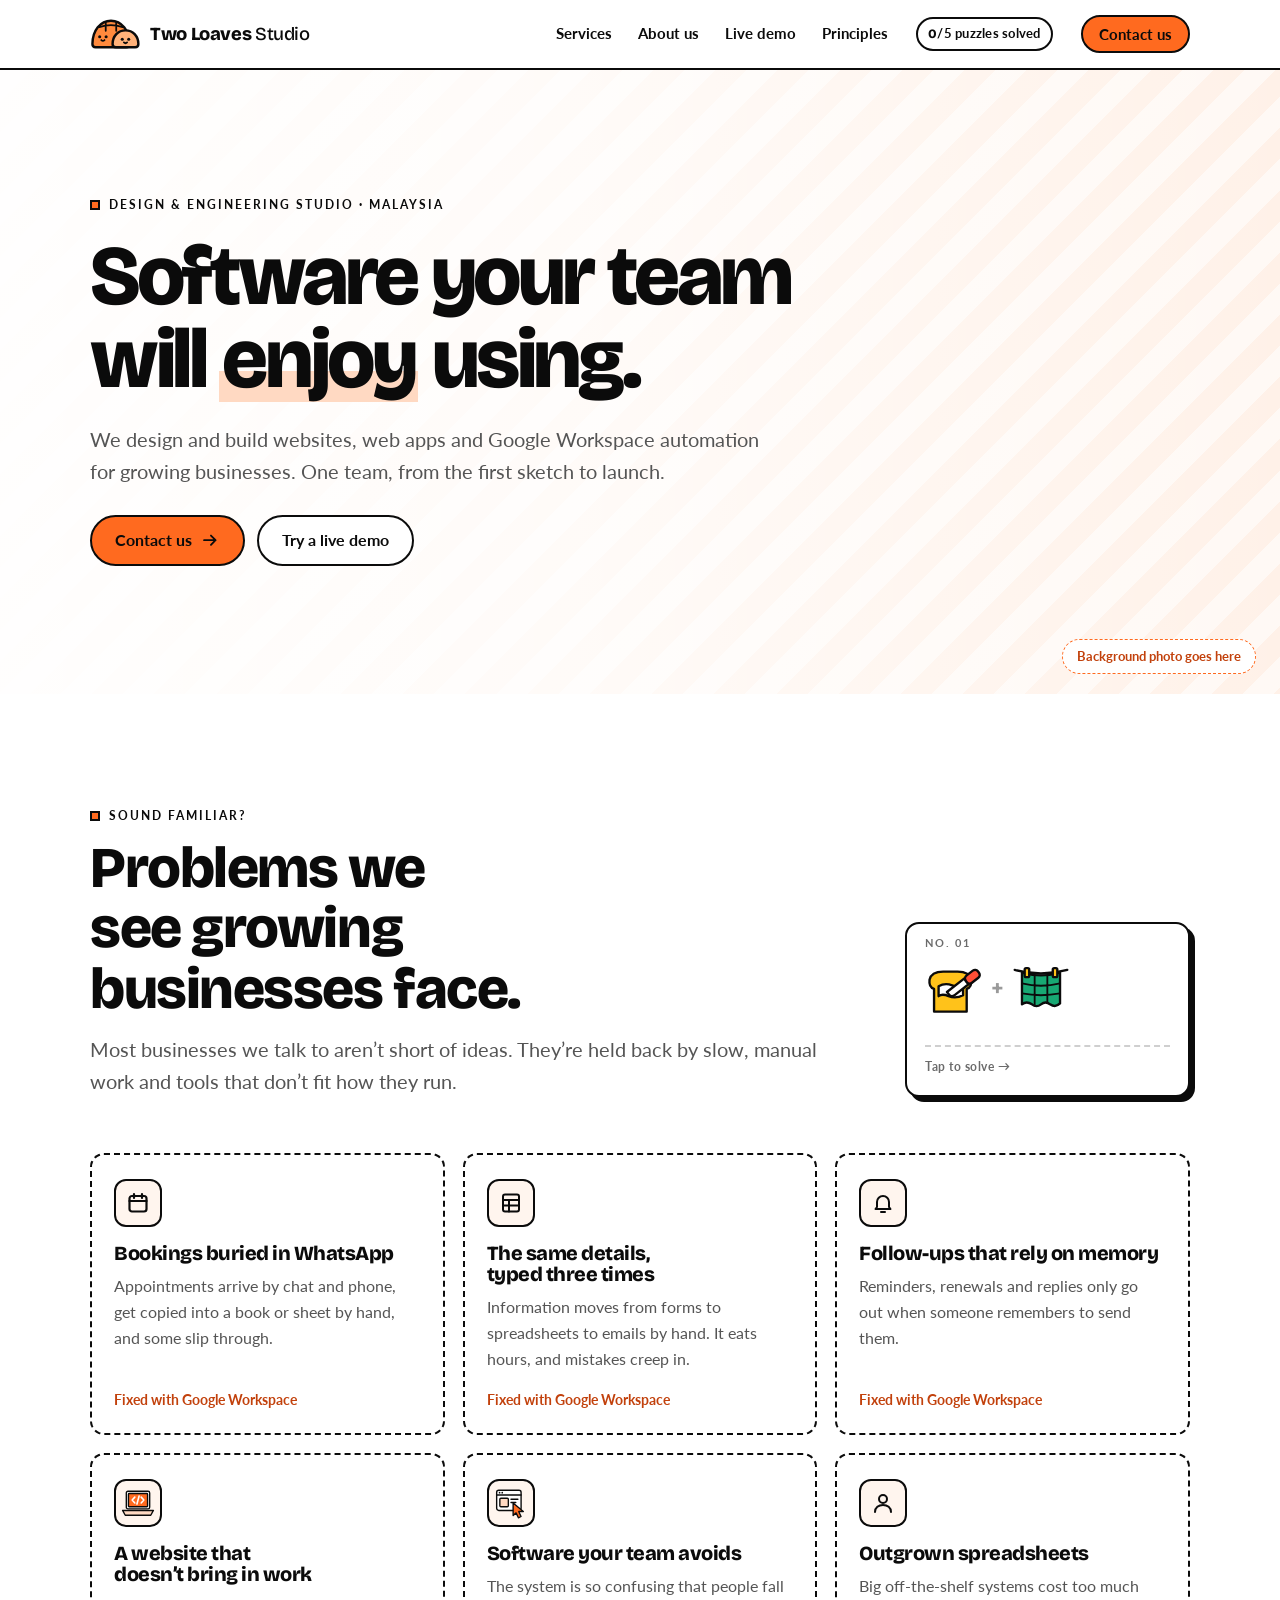
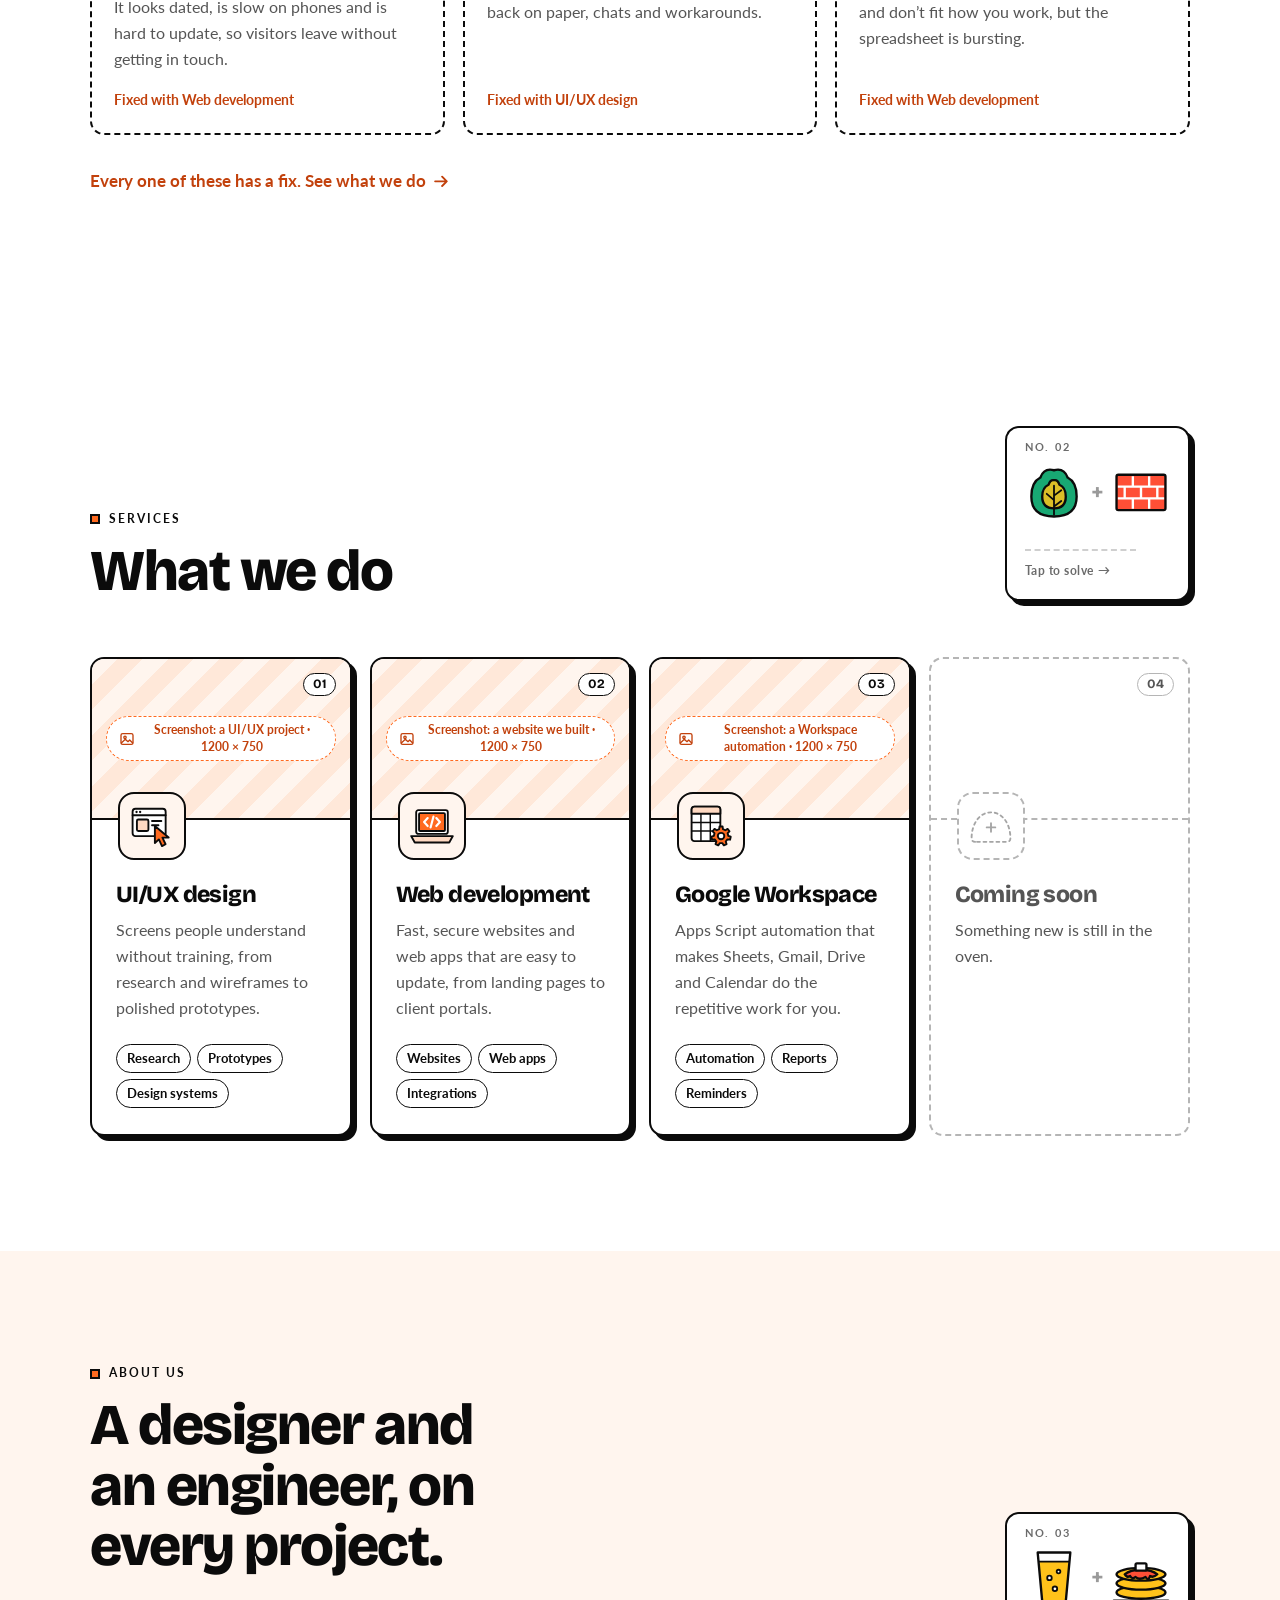
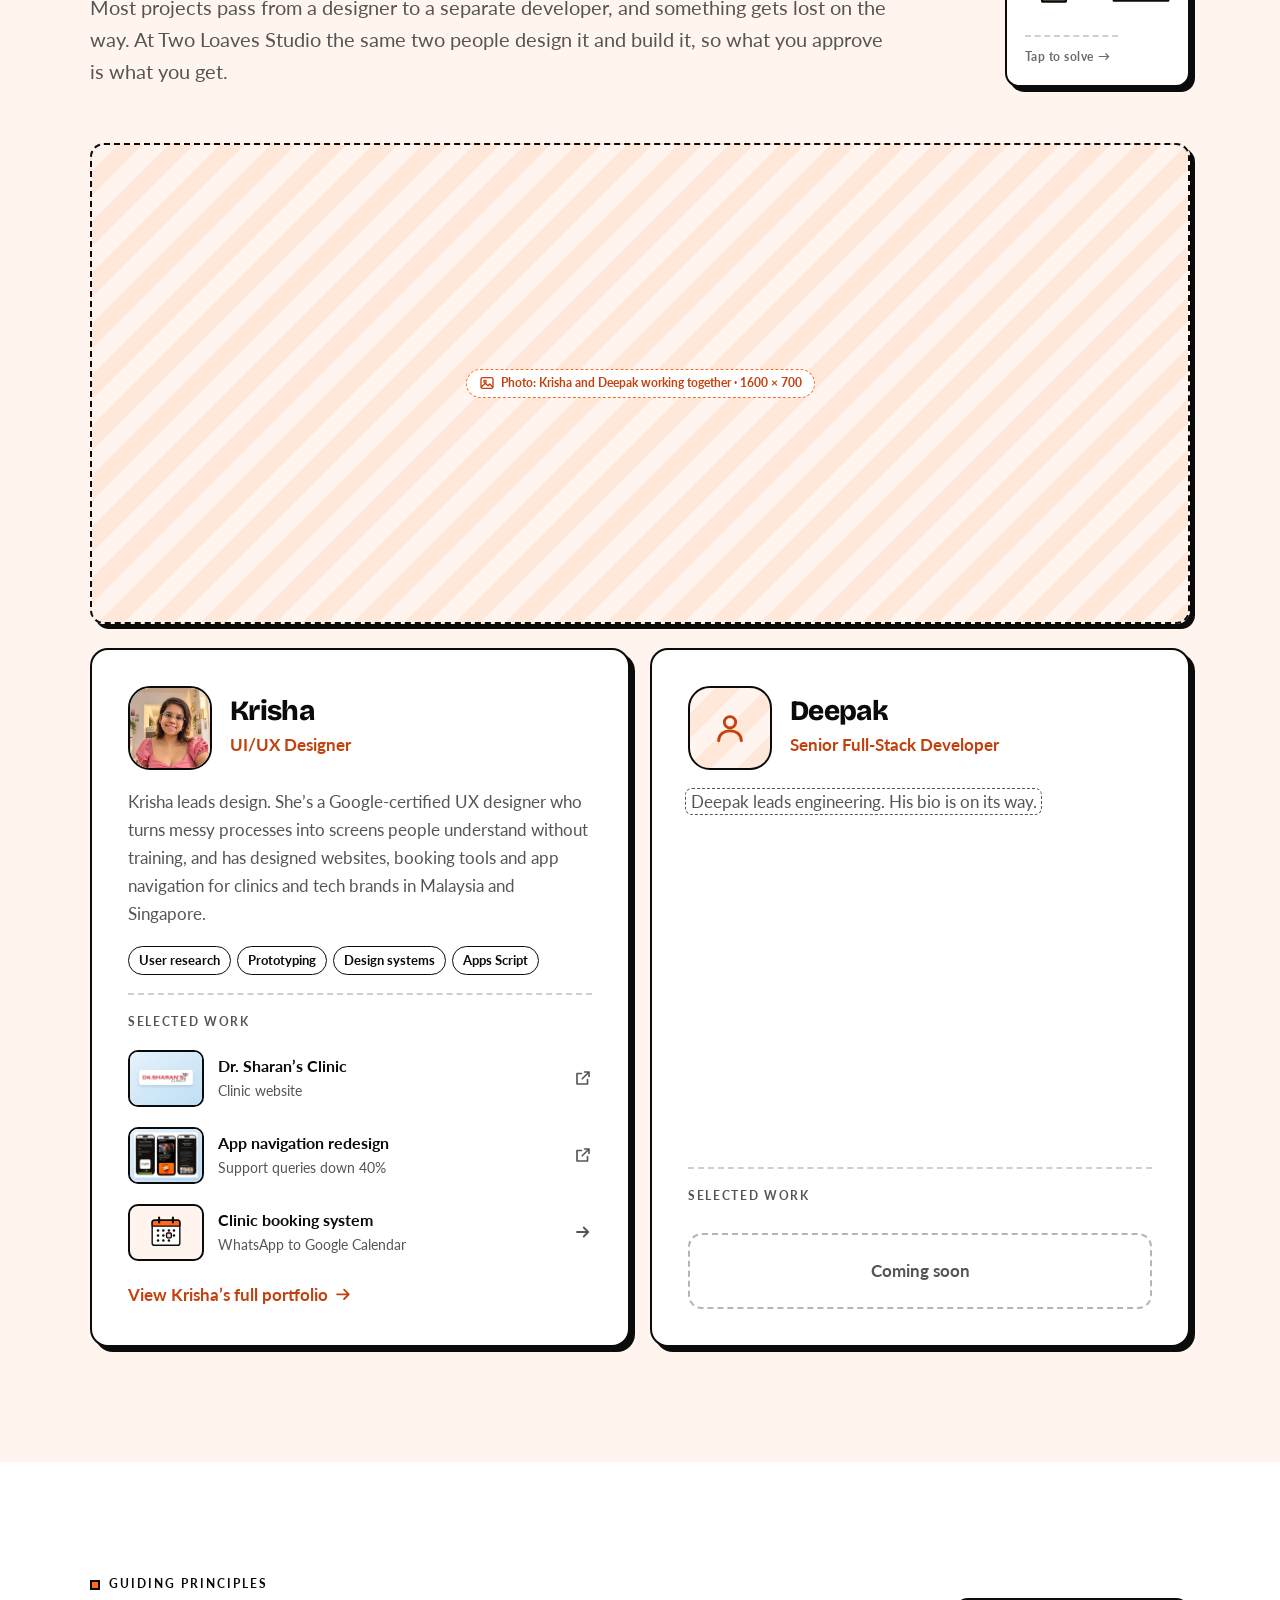
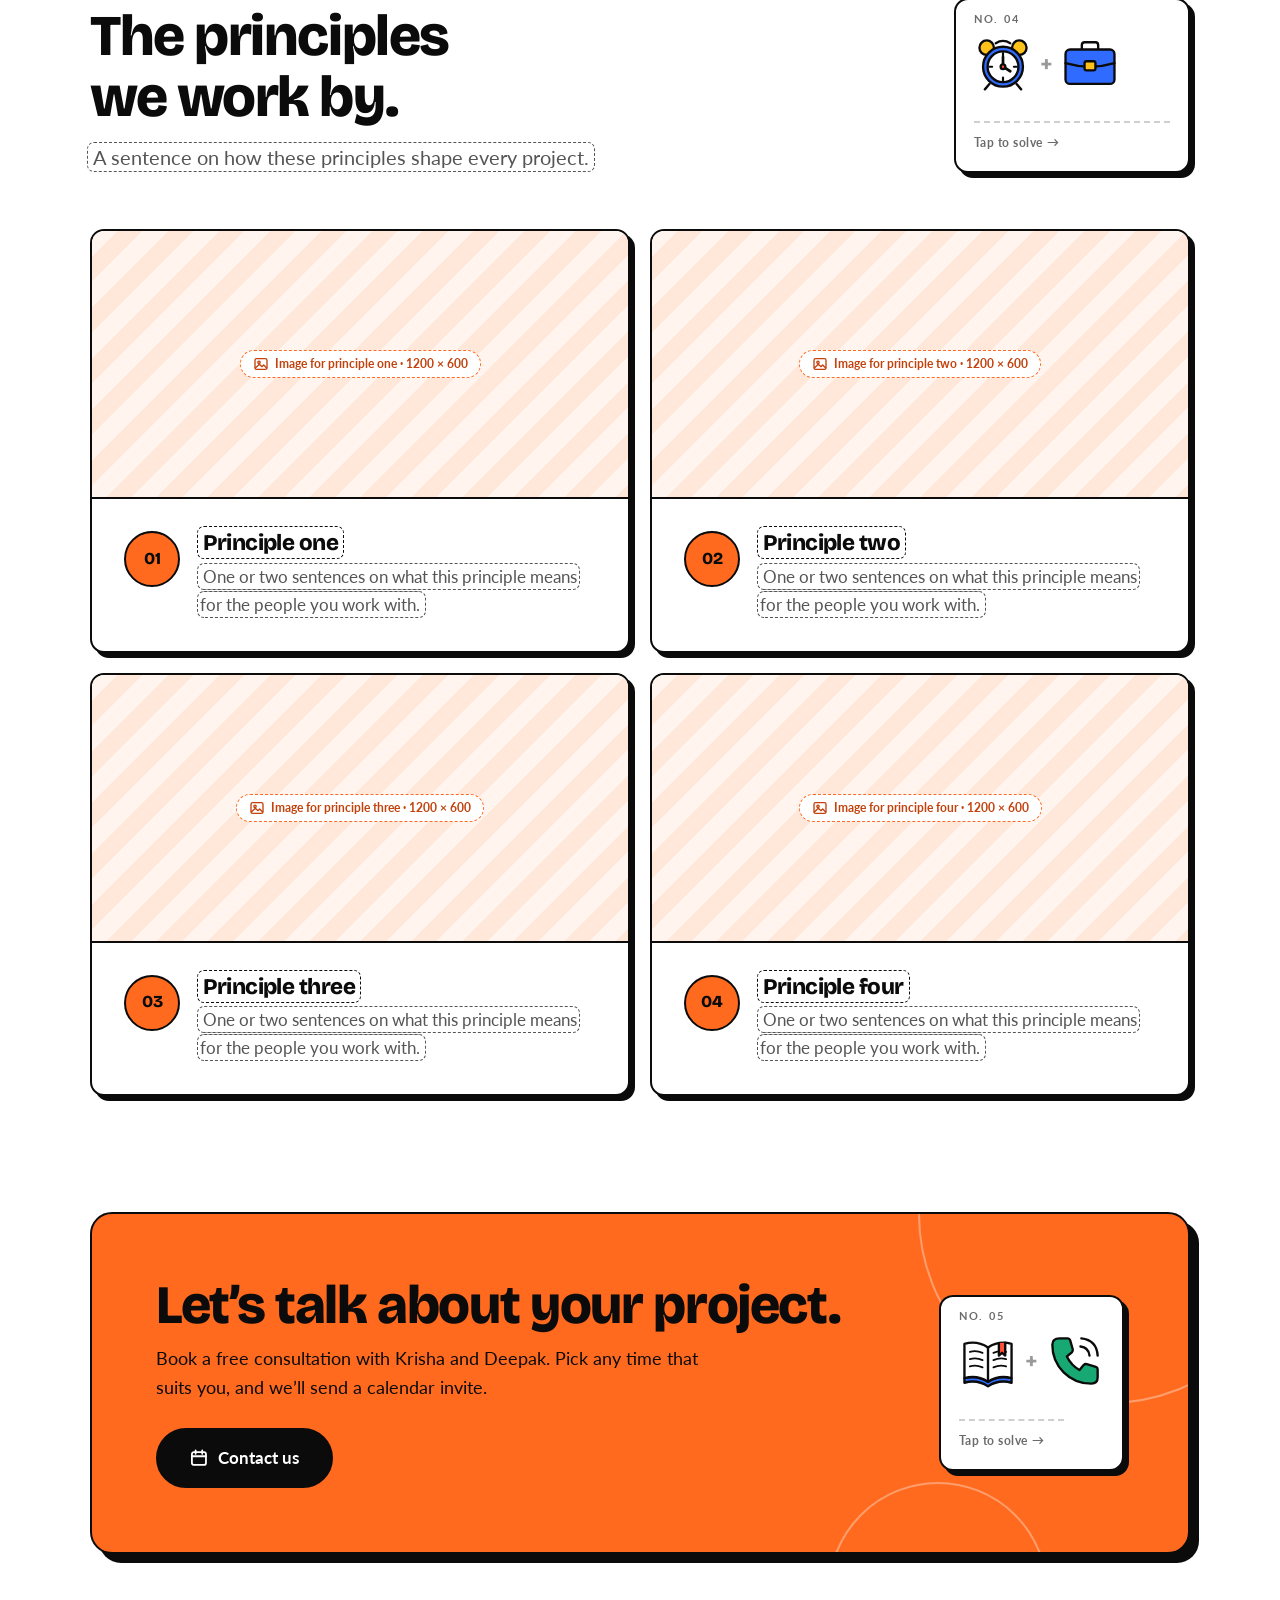
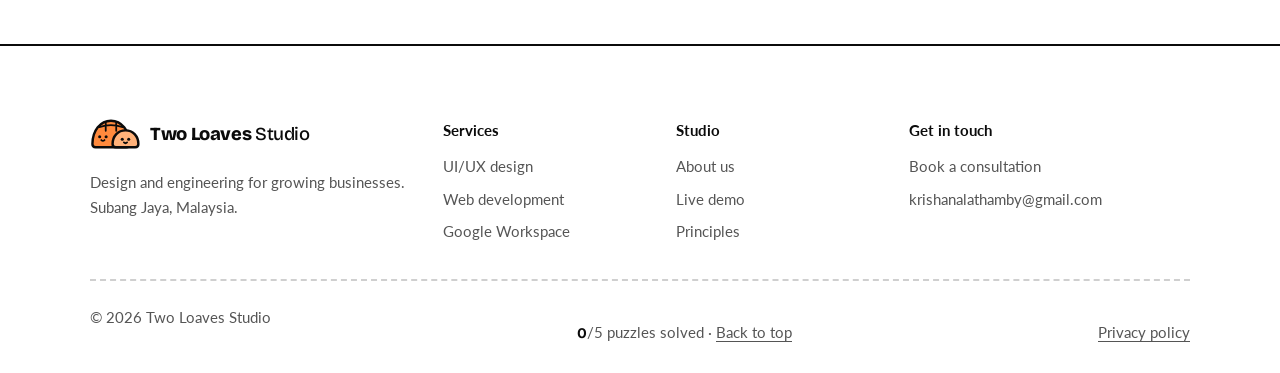
==== commit 25288438: "Swap Process for guiding principles and add image placeholders - Remove the facts strip from the her" ====
--- a/index.html
+++ b/index.html
@@ -86,6 +86,9 @@
   <symbol id="i-mail" viewBox="0 0 24 24" fill="none" stroke="currentColor" stroke-width="2" stroke-linecap="round" stroke-linejoin="round">
     <rect x="3" y="5" width="18" height="14" rx="2"/><path d="M3.5 6.5L12 13L20.5 6.5"/>
   </symbol>
+  <symbol id="i-image" viewBox="0 0 24 24" fill="none" stroke="currentColor" stroke-width="2" stroke-linecap="round" stroke-linejoin="round">
+    <rect x="3" y="4" width="18" height="16" rx="2.5"/><circle cx="9" cy="9.5" r="1.8"/><path d="M3.5 18L9.5 12.5L13.5 16L16 13.5L20.5 18"/>
+  </symbol>
   <symbol id="i-bell" viewBox="0 0 24 24" fill="none" stroke="currentColor" stroke-width="2" stroke-linecap="round" stroke-linejoin="round">
     <path d="M6 16V11A6 6 0 0 1 18 11V16L19.5 18H4.5Z"/><path d="M10 21H14"/>
   </symbol>
@@ -133,9 +136,16 @@
     <path d="M5 31Q32 39 59 31"/>
     <rect fill="#ffc21a" x="26" y="29" width="12" height="10" rx="2"/>
   </symbol>
-  <symbol id="p-wave" viewBox="0 0 64 64" fill="none" stroke="currentColor" stroke-width="2.6" stroke-linecap="round" stroke-linejoin="round">
-    <g stroke-width="9"><path d="M6 17Q13 10 20 17T34 17T48 17T60 17"/><path d="M6 32Q13 25 20 32T34 32T48 32T60 32"/><path d="M6 47Q13 40 20 47T34 47T48 47T60 47"/></g>
-    <g stroke="#2f6bff" stroke-width="4.5"><path d="M6 17Q13 10 20 17T34 17T48 17T60 17"/><path d="M6 32Q13 25 20 32T34 32T48 32T60 32"/><path d="M6 47Q13 40 20 47T34 47T48 47T60 47"/></g>
+  <symbol id="p-clock" viewBox="0 0 64 64" fill="none" stroke="currentColor" stroke-width="2.6" stroke-linecap="round" stroke-linejoin="round">
+    <path d="M24 9Q32 4 40 9"/>
+    <path d="M17 54L12 60M47 54L52 60"/>
+    <circle fill="#ffc21a" cx="14" cy="14" r="8"/>
+    <circle fill="#ffc21a" cx="50" cy="14" r="8"/>
+    <circle fill="#2f6bff" cx="32" cy="35" r="22"/>
+    <circle style="fill:var(--w,#fff)" cx="32" cy="35" r="17"/>
+    <path stroke-width="2.4" d="M32 20V23M32 47V50M17 35H20M44 35H47"/>
+    <path stroke-width="3" d="M32 35V24M32 35L40 40"/>
+    <circle fill="#ff4f36" cx="32" cy="35" r="2.6"/>
   </symbol>
   <symbol id="p-book" viewBox="0 0 64 64" fill="none" stroke="currentColor" stroke-width="2.6" stroke-linecap="round" stroke-linejoin="round">
     <path fill="#2f6bff" d="M6 51Q20 47 32 55Q44 47 58 51V56Q44 52 32 60Q20 52 6 56Z"/>
@@ -160,7 +170,7 @@
       <a href="#services">Services</a>
       <a href="#about">About us</a>
       <a href="demo.html">Live demo</a>
-      <a href="#process">Process</a>
+      <a href="#principles">Principles</a>
       <a href="#testimonials" data-testimonials-link hidden>Testimonials</a>
     </nav>
     <p class="score" aria-live="polite"><b data-score>0</b>/<span data-total>5</span> puzzles solved</p>
@@ -188,15 +198,6 @@
         </div>
       </div>
     </div>
-
-    <div class="wrap">
-      <ul class="proofbar">
-        <li><b>Google-certified</b> UX design</li>
-        <li><b>Senior</b> full-stack engineering</li>
-        <li><b>One team</b> from design to launch</li>
-        <li><b>Based in</b> Subang Jaya, Malaysia</li>
-      </ul>
-    </div>
   </section>
 
   <!-- 2. The problems we solve, leading into Services -->
@@ -292,6 +293,8 @@
       <ul class="services">
         <li class="service reveal">
           <span class="service__no">01</span>
+          <!-- Image placeholder. Swap for: <img class="shot service__shot" src="images/service-ux.jpg" alt="A UI/UX design project" loading="lazy"> (1200 × 750) -->
+          <div class="img-ph service__shot" aria-hidden="true"><span><svg class="i"><use href="#i-image"/></svg>Screenshot: a UI/UX project · 1200 × 750</span></div>
           <span class="service__icon"><svg aria-hidden="true"><use href="#s-ux"/></svg></span>
           <h3>UI/UX design</h3>
           <p>Screens people understand without training, from research and wireframes to polished prototypes.</p>
@@ -299,6 +302,8 @@
         </li>
         <li class="service reveal">
           <span class="service__no">02</span>
+          <!-- Image placeholder. Swap for: <img class="shot service__shot" src="images/service-web.jpg" alt="A website we built" loading="lazy"> (1200 × 750) -->
+          <div class="img-ph service__shot" aria-hidden="true"><span><svg class="i"><use href="#i-image"/></svg>Screenshot: a website we built · 1200 × 750</span></div>
           <span class="service__icon"><svg aria-hidden="true"><use href="#s-web"/></svg></span>
           <h3>Web development</h3>
           <p>Fast, secure websites and web apps that are easy to update, from landing pages to client portals.</p>
@@ -306,6 +311,8 @@
         </li>
         <li class="service reveal">
           <span class="service__no">03</span>
+          <!-- Image placeholder. Swap for: <img class="shot service__shot" src="images/service-workspace.jpg" alt="A Google Workspace automation" loading="lazy"> (1200 × 750) -->
+          <div class="img-ph service__shot" aria-hidden="true"><span><svg class="i"><use href="#i-image"/></svg>Screenshot: a Workspace automation · 1200 × 750</span></div>
           <span class="service__icon"><svg aria-hidden="true"><use href="#s-auto"/></svg></span>
           <h3>Google Workspace</h3>
           <p>Apps Script automation that makes Sheets, Gmail, Drive and Calendar do the repetitive work for you.</p>
@@ -314,6 +321,7 @@
         <!-- Placeholder: the fourth service is added later -->
         <li class="service service--soon reveal">
           <span class="service__no">04</span>
+          <div class="img-ph img-ph--blank service__shot" aria-hidden="true"></div>
           <span class="service__icon"><svg aria-hidden="true"><use href="#s-soon"/></svg></span>
           <h3>Coming soon</h3>
           <p>Something new is still in the oven.</p>
@@ -345,6 +353,9 @@
           </span>
         </button>
       </div>
+
+      <!-- Image placeholder. Swap for: <img class="shot team__photo" src="images/team.jpg" alt="Krisha and Deepak working together" loading="lazy"> (1600 × 700) -->
+      <div class="img-ph team__photo" aria-hidden="true"><span><svg class="i"><use href="#i-image"/></svg>Photo: Krisha and Deepak working together · 1600 × 700</span></div>
 
       <div class="team">
         <article class="person reveal">
@@ -392,7 +403,8 @@
         <!-- Deepak: content to come -->
         <article class="person reveal">
           <div class="person__head">
-            <span class="person__photo person__photo--initials" aria-hidden="true">D</span>
+            <!-- Image placeholder. Swap for: <img class="person__photo" src="images/deepak.webp" alt="Portrait of Deepak"> (about 600 × 800) -->
+            <span class="person__photo img-ph img-ph--icon" aria-hidden="true"><svg class="i"><use href="#i-user"/></svg></span>
             <div>
               <h3>Deepak</h3>
               <p class="person__role">Senior Full-Stack Developer</p>
@@ -409,59 +421,58 @@
     </div>
   </section>
 
-  <!-- 5. How we work -->
-  <section class="sec sec--tight" id="process">
-    <div class="wrap process">
-      <div class="sec-head process__intro reveal">
-        <p class="eyebrow">Process</p>
-        <h2>How we work</h2>
-        <p class="lede">Four steps from first call to launch. You always know what happens next, and who’s doing it.</p>
+  <!-- 5. Guiding principles. Placeholder: replace the lede and each principle's title and text -->
+  <section class="sec" id="principles">
+    <div class="wrap">
+      <div class="sec-head reveal">
+        <div>
+          <p class="eyebrow">Guiding principles</p>
+          <h2>The principles we work by.</h2>
+          <p class="lede"><span class="ph">A sentence on how these principles shape every project.</span></p>
+        </div>
         <button class="rebus" type="button" aria-pressed="false">
           <span class="rebus__no">No. 04</span>
-          <span class="sr-only">Rebus: a briefcase, plus flowing waves.</span>
+          <span class="sr-only">Rebus: a clock, plus a briefcase.</span>
           <span class="rebus__pics">
+            <span class="pic"><svg aria-hidden="true"><use href="#p-clock"/></svg><span class="pic__word">clock</span></span>
+            <span class="op" aria-hidden="true">+</span>
             <span class="pic"><svg aria-hidden="true"><use href="#p-case"/></svg><span class="pic__word">work</span></span>
-            <span class="op" aria-hidden="true">+</span>
-            <span class="pic"><svg aria-hidden="true"><use href="#p-wave"/></svg><span class="pic__word">flow</span></span>
           </span>
           <span class="rebus__foot">
             <span class="rebus__hint">Tap to solve</span>
-            <span class="rebus__answer">Workflow</span>
+            <span class="rebus__answer">Runs like clockwork</span>
           </span>
         </button>
       </div>
-      <ol class="timeline">
-        <li class="timeline__step reveal">
-          <span class="timeline__no">01</span>
-          <div>
-            <h3>Free consultation</h3>
-            <p>A call to understand your business, what’s slowing you down and what success looks like.</p>
-            <p class="timeline__who">Krisha &amp; Deepak</p>
-          </div>
-        </li>
-        <li class="timeline__step reveal">
-          <span class="timeline__no">02</span>
-          <div>
-            <h3>Design</h3>
-            <p>A clickable prototype you can try and comment on before anything is built.</p>
-            <p class="timeline__who">Led by Krisha</p>
-          </div>
-        </li>
-        <li class="timeline__step reveal">
-          <span class="timeline__no">03</span>
-          <div>
-            <h3>Build</h3>
-            <p>We build it, test it with your team and keep you updated as each part is ready.</p>
-            <p class="timeline__who">Led by Deepak</p>
-          </div>
-        </li>
-        <li class="timeline__step reveal">
-          <span class="timeline__no">04</span>
-          <div>
-            <h3>Launch &amp; support</h3>
-            <p>We launch, train your team and stay on hand for fixes and improvements.</p>
-            <p class="timeline__who">Krisha &amp; Deepak</p>
-          </div>
+
+      <ol class="principles">
+        <li class="principle reveal">
+          <!-- Image placeholder. Swap for: <img class="shot principle__shot" src="images/principle-1.jpg" alt="" loading="lazy"> (1200 × 600) -->
+          <div class="img-ph principle__shot" aria-hidden="true"><span><svg class="i"><use href="#i-image"/></svg>Image for principle one · 1200 × 600</span></div>
+          <span class="principle__no">01</span>
+          <h3><span class="ph">Principle one</span></h3>
+          <p><span class="ph">One or two sentences on what this principle means for the people you work with.</span></p>
+        </li>
+        <li class="principle reveal">
+          <!-- Image placeholder. Swap for: <img class="shot principle__shot" src="images/principle-2.jpg" alt="" loading="lazy"> (1200 × 600) -->
+          <div class="img-ph principle__shot" aria-hidden="true"><span><svg class="i"><use href="#i-image"/></svg>Image for principle two · 1200 × 600</span></div>
+          <span class="principle__no">02</span>
+          <h3><span class="ph">Principle two</span></h3>
+          <p><span class="ph">One or two sentences on what this principle means for the people you work with.</span></p>
+        </li>
+        <li class="principle reveal">
+          <!-- Image placeholder. Swap for: <img class="shot principle__shot" src="images/principle-3.jpg" alt="" loading="lazy"> (1200 × 600) -->
+          <div class="img-ph principle__shot" aria-hidden="true"><span><svg class="i"><use href="#i-image"/></svg>Image for principle three · 1200 × 600</span></div>
+          <span class="principle__no">03</span>
+          <h3><span class="ph">Principle three</span></h3>
+          <p><span class="ph">One or two sentences on what this principle means for the people you work with.</span></p>
+        </li>
+        <li class="principle reveal">
+          <!-- Image placeholder. Swap for: <img class="shot principle__shot" src="images/principle-4.jpg" alt="" loading="lazy"> (1200 × 600) -->
+          <div class="img-ph principle__shot" aria-hidden="true"><span><svg class="i"><use href="#i-image"/></svg>Image for principle four · 1200 × 600</span></div>
+          <span class="principle__no">04</span>
+          <h3><span class="ph">Principle four</span></h3>
+          <p><span class="ph">One or two sentences on what this principle means for the people you work with.</span></p>
         </li>
       </ol>
     </div>
@@ -535,7 +546,7 @@
         <ul>
           <li><a href="#about">About us</a></li>
           <li><a href="demo.html">Live demo</a></li>
-          <li><a href="#process">Process</a></li>
+          <li><a href="#principles">Principles</a></li>
         </ul>
       </nav>
       <div>
--- a/css/styles.css
+++ b/css/styles.css
@@ -110,6 +110,42 @@
   padding-inline: 0.15em;
 }
 
+/* Image placeholders: a striped box with a label saying which photo goes there.
+   Each one has a comment above it with the <img> to swap in; .shot styles the real image the same way. */
+.img-ph, .shot {
+  display: block;
+  width: 100%;
+  aspect-ratio: 16 / 10;
+  border: var(--line);
+  border-radius: var(--radius);
+  object-fit: cover;
+}
+.img-ph {
+  display: grid;
+  place-items: center;
+  padding: 14px;
+  border-style: dashed;
+  background: repeating-linear-gradient(135deg, var(--tint) 0 18px, #ffe8d9 18px 36px);
+  color: var(--orange-ink);
+  text-align: center;
+}
+.img-ph span {
+  display: inline-flex;
+  align-items: center;
+  gap: 6px;
+  padding: 5px 12px;
+  border: 1.5px dashed var(--orange);
+  border-radius: 999px;
+  background: var(--paper);
+  font-size: 0.78rem;
+  font-weight: 700;
+  line-height: 1.3;
+}
+.img-ph span .i { width: 16px; height: 16px; }
+.img-ph--blank { background: none; border-color: #b5b5b5; }
+.img-ph--icon { padding: 0; }
+.img-ph--icon .i { width: 34px; height: 34px; }
+
 /* ---------- Buttons ---------- */
 
 .btn {
@@ -352,7 +388,7 @@
 
 /* ---------- Hero ---------- */
 
-.hero { padding-block: clamp(64px, 10vw, 140px) clamp(56px, 7vw, 96px); overflow: hidden; position: relative; isolation: isolate; }
+.hero { padding-block: clamp(64px, 10vw, 140px); overflow: hidden; position: relative; isolation: isolate; }
 
 /* Background picture, washed with white towards the text side */
 .hero__bg { position: absolute; inset: 0; z-index: -1; }
@@ -380,19 +416,6 @@
 .hero h1 { font-size: clamp(2.8rem, 1.6rem + 4.6vw, 5.4rem); letter-spacing: -0.04em; line-height: 0.98; }
 .hero .lede { max-width: 34em; }
 .hero__cta { display: flex; flex-wrap: wrap; gap: 12px; margin-top: 6px; }
-
-/* Short facts under the hero */
-.proofbar {
-  display: grid;
-  grid-template-columns: repeat(4, minmax(0, 1fr));
-  gap: 16px 24px;
-  margin-top: clamp(48px, 6vw, 72px);
-  padding-top: 24px;
-  border-top: var(--line);
-  font-size: 0.95rem;
-  color: var(--mute);
-}
-.proofbar b { display: block; color: var(--ink); font: 800 1.15rem/1.25 var(--font-d); }
 
 /* ---------- Problems ---------- */
 
@@ -454,10 +477,22 @@
 .services .service:nth-child(4) { transition-delay: 0s, 0s, 0.24s; }
 .service__no {
   position: absolute;
-  top: 24px; right: 24px;
-  font: 700 0.85rem/1 var(--font-d);
-  color: var(--mute);
-}
+  top: 14px; right: 14px;
+  z-index: 1;
+  padding: 4px 9px;
+  border: 1.5px solid var(--ink);
+  border-radius: 999px;
+  background: var(--paper);
+  font: 700 0.8rem/1 var(--font-d);
+}
+.service__shot {
+  width: auto;
+  margin: -28px -24px 0;
+  border-width: 0 0 2px;
+  border-radius: 12px 12px 0 0;
+}
+.service__shot.img-ph:not(.img-ph--blank) { border-bottom-style: solid; }
+.service__shot + .service__icon { position: relative; margin-top: -40px; margin-left: 2px; }
 .service__icon {
   display: grid;
   place-items: center;
@@ -485,7 +520,8 @@
 /* The placeholder card */
 .service--soon { border: 2px dashed #b5b5b5; background: transparent; box-shadow: none; }
 .service--soon:hover { box-shadow: none; transform: none; }
-.service--soon .service__icon { background: transparent; border: 2px dashed #b5b5b5; color: #a5a5a5; }
+.service--soon .service__icon { background: var(--paper); border: 2px dashed #b5b5b5; color: #a5a5a5; }
+.service--soon .service__no { border-color: #b5b5b5; color: var(--mute); }
 .service--soon h3 { color: var(--mute); }
 
 /* ---------- Testimonials ---------- */
@@ -575,6 +611,7 @@
 
 /* ---------- About us: the team ---------- */
 
+.team__photo { aspect-ratio: 16 / 7; margin-bottom: 24px; box-shadow: var(--shadow); }
 .team { display: grid; grid-template-columns: repeat(2, minmax(0, 1fr)); gap: 20px; }
 .person {
   display: flex;
@@ -841,46 +878,43 @@
 .page-top { padding-top: clamp(48px, 7vw, 96px); }
 .page-top h1 { font-size: clamp(2.6rem, 1.6rem + 4vw, 4.6rem); letter-spacing: -0.04em; line-height: 1; max-width: 14ch; }
 
-/* ---------- Process ---------- */
-
-.process { display: grid; grid-template-columns: minmax(0, 0.8fr) minmax(0, 1.2fr); gap: 32px clamp(40px, 7vw, 112px); align-items: start; }
-.process__intro { position: sticky; top: calc(var(--nav-h) + 40px); display: grid; grid-template-columns: 1fr; align-items: start; justify-items: start; gap: 14px; margin-bottom: 0; }
-.process__intro .lede { max-width: 24em; }
-.process__intro .rebus { margin-top: 18px; }
-
-/* Numbered steps joined by a line that runs from each number to the next. */
-.timeline { display: grid; }
-.timeline__step { position: relative; display: grid; grid-template-columns: 56px minmax(0, 1fr); gap: 24px; padding-bottom: 40px; }
-.timeline__step:last-child { padding-bottom: 0; }
-.timeline__step:not(:last-child)::before {
-  content: "";
-  position: absolute;
-  top: 64px; bottom: 8px; left: 27px;
-  border-left: 2px dashed var(--ink);
-}
-.timeline__no {
+/* ---------- Guiding principles ---------- */
+
+.principles { display: grid; grid-template-columns: repeat(2, minmax(0, 1fr)); gap: 20px; }
+.principle {
+  display: grid;
+  grid-template-columns: 56px minmax(0, 1fr);
+  column-gap: 20px;
+  align-content: start;
+  --pad: clamp(22px, 3vw, 32px);
+  padding: var(--pad);
+  border: var(--line);
+  border-radius: var(--radius);
+  background: var(--paper);
+  box-shadow: var(--shadow);
+}
+/* The picture runs edge to edge across the top of the card */
+.principle__shot {
+  grid-column: 1 / -1;
+  width: auto;
+  aspect-ratio: 2 / 1;
+  margin: calc(var(--pad) * -1) calc(var(--pad) * -1) var(--pad);
+  border-width: 0 0 2px;
+  border-bottom-style: solid;
+  border-radius: 12px 12px 0 0;
+}
+.principle__no {
+  grid-row: span 2;
   display: grid;
   place-items: center;
   width: 56px; height: 56px;
   border: var(--line);
   border-radius: 50%;
-  background: var(--paper);
-  box-shadow: 3px 3px 0 var(--ink);
+  background: var(--orange);
   font: 800 1.05rem/1 var(--font-d);
 }
-.timeline__step:first-child .timeline__no { background: var(--orange); }
-.timeline__step > div { padding: 12px 0 0; }
-.timeline h3 { font-size: 1.4rem; }
-.timeline p { margin-top: 8px; color: var(--mute); font-size: 1rem; max-width: 34em; }
-.timeline .timeline__who {
-  display: inline-block;
-  margin-top: 14px;
-  padding: 3px 12px;
-  border: 1.5px solid var(--ink);
-  border-radius: 999px;
-  font-size: 0.82rem;
-  font-weight: 700;
-}
+.principle h3 { align-self: center; font-size: 1.4rem; }
+.principle p { margin-top: 8px; color: var(--mute); }
 
 /* ---------- Contact ---------- */
 
@@ -1150,11 +1184,9 @@
 
 @media (max-width: 860px) {
   .hero__bg::after { background: linear-gradient(180deg, rgba(255, 255, 255, 0.95) 0%, rgba(255, 255, 255, 0.85) 55%, rgba(255, 255, 255, 0.55) 100%); }
-  .proofbar { grid-template-columns: repeat(2, minmax(0, 1fr)); }
   .contact__card { grid-template-columns: 1fr; }
   .contact__card > .rebus { justify-self: start; }
-  .process { grid-template-columns: 1fr; }
-  .process__intro { position: static; }
+  .principles { grid-template-columns: 1fr; }
   .team { grid-template-columns: 1fr; }
   .demo__grid { grid-template-columns: 1fr; }
   .review__grid { grid-template-columns: 1fr; }
@@ -1177,6 +1209,7 @@
   .score { display: none; }
   .hero__ph span { right: 16px; bottom: 12px; padding: 4px 10px; font-size: 0.72rem; }
   .person__photo { width: 68px; height: 68px; border-radius: 18px; }
+  .team__photo { aspect-ratio: 4 / 3; }
   .booker__days { gap: 6px; }
   .booker__days button { padding: 10px 2px; }
   .booker__days b { font-size: 1.15rem; }
@@ -1184,11 +1217,9 @@
   .booker__foot .btn { width: 100%; }
   .old-form__grid { grid-template-columns: repeat(2, minmax(0, 1fr)); }
   .old-form__grid span:nth-child(n+11) { display: none; }
-  .timeline__step { grid-template-columns: 44px minmax(0, 1fr); gap: 16px; padding-bottom: 32px; }
-  .timeline__no { width: 44px; height: 44px; font-size: 0.95rem; }
-  .timeline__step:not(:last-child)::before { top: 52px; left: 21px; }
-  .timeline__step > div { padding-top: 7px; }
   .footer__grid { grid-template-columns: 1fr; }
+  .principle { grid-template-columns: 44px minmax(0, 1fr); column-gap: 14px; }
+  .principle__no { width: 44px; height: 44px; font-size: 0.95rem; }
   .contact__card .btn { width: 100%; }
   .field__row { grid-template-columns: 1fr; }
 }
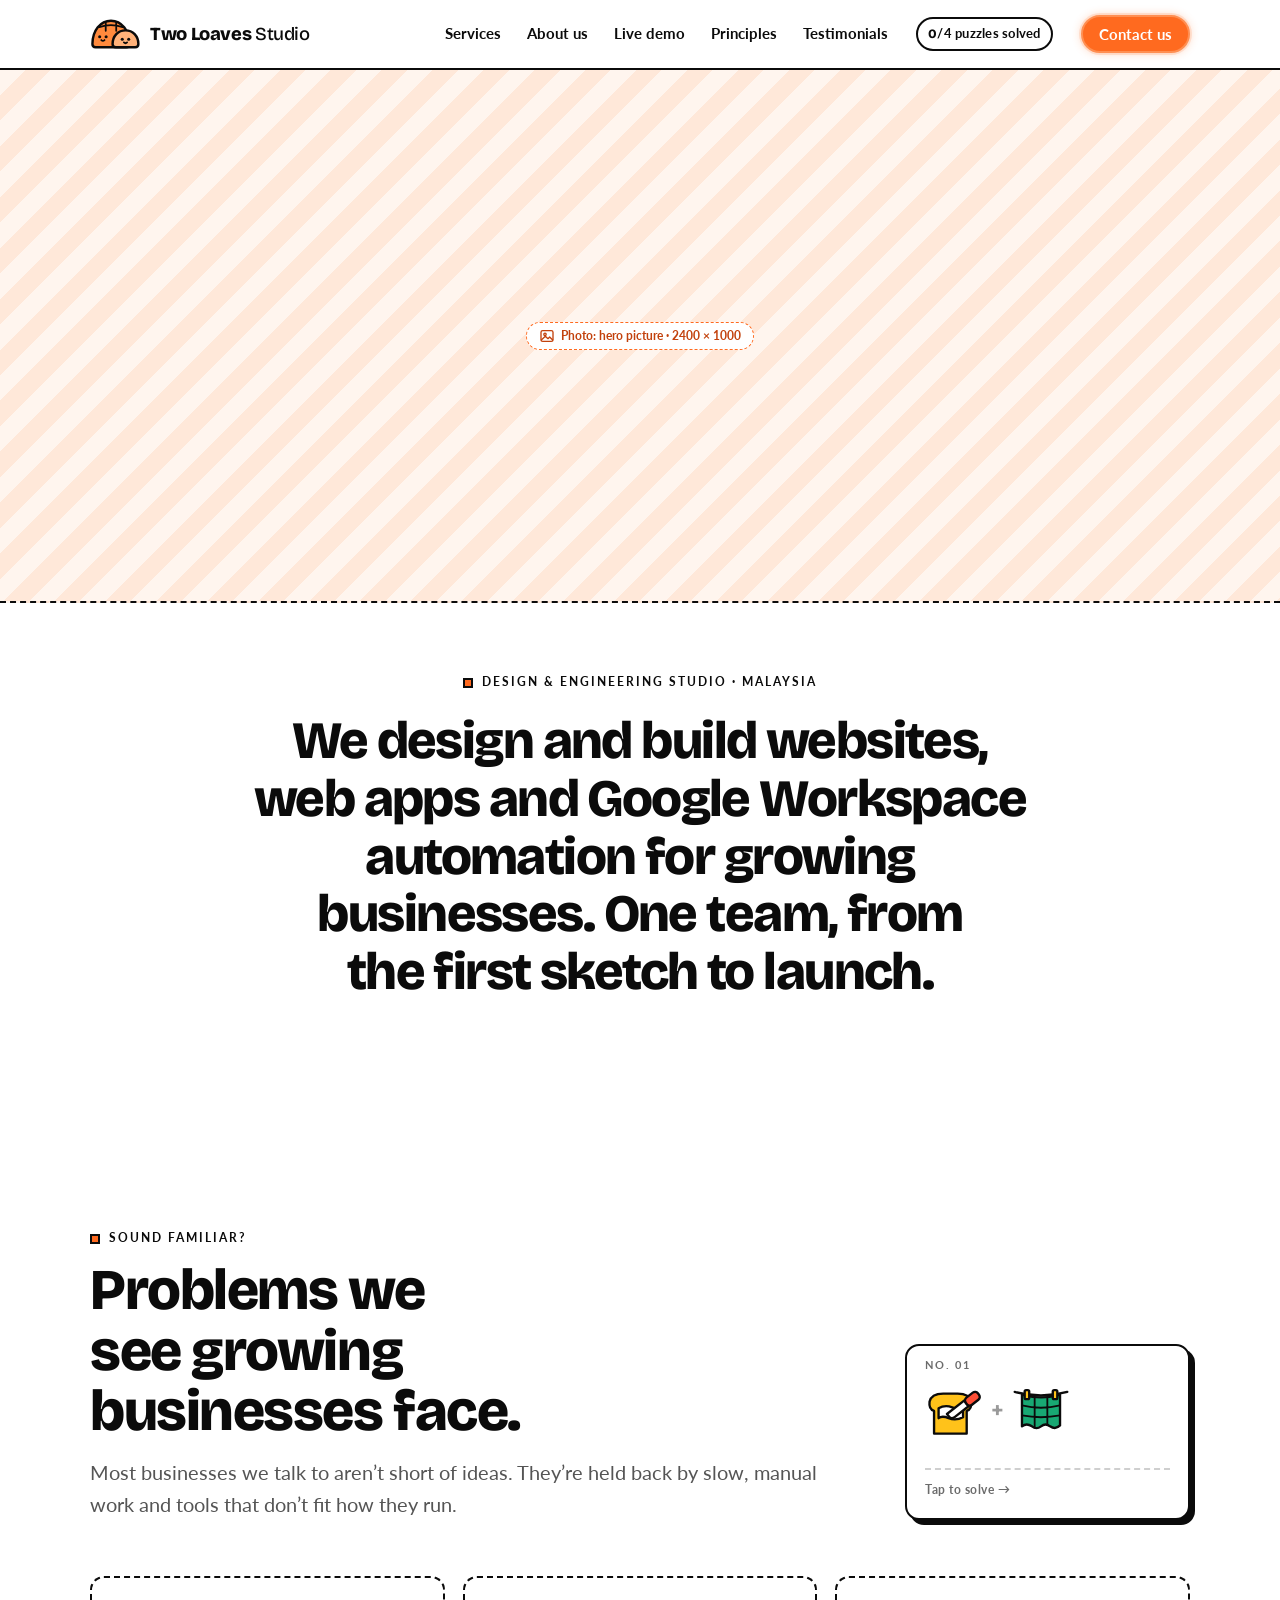
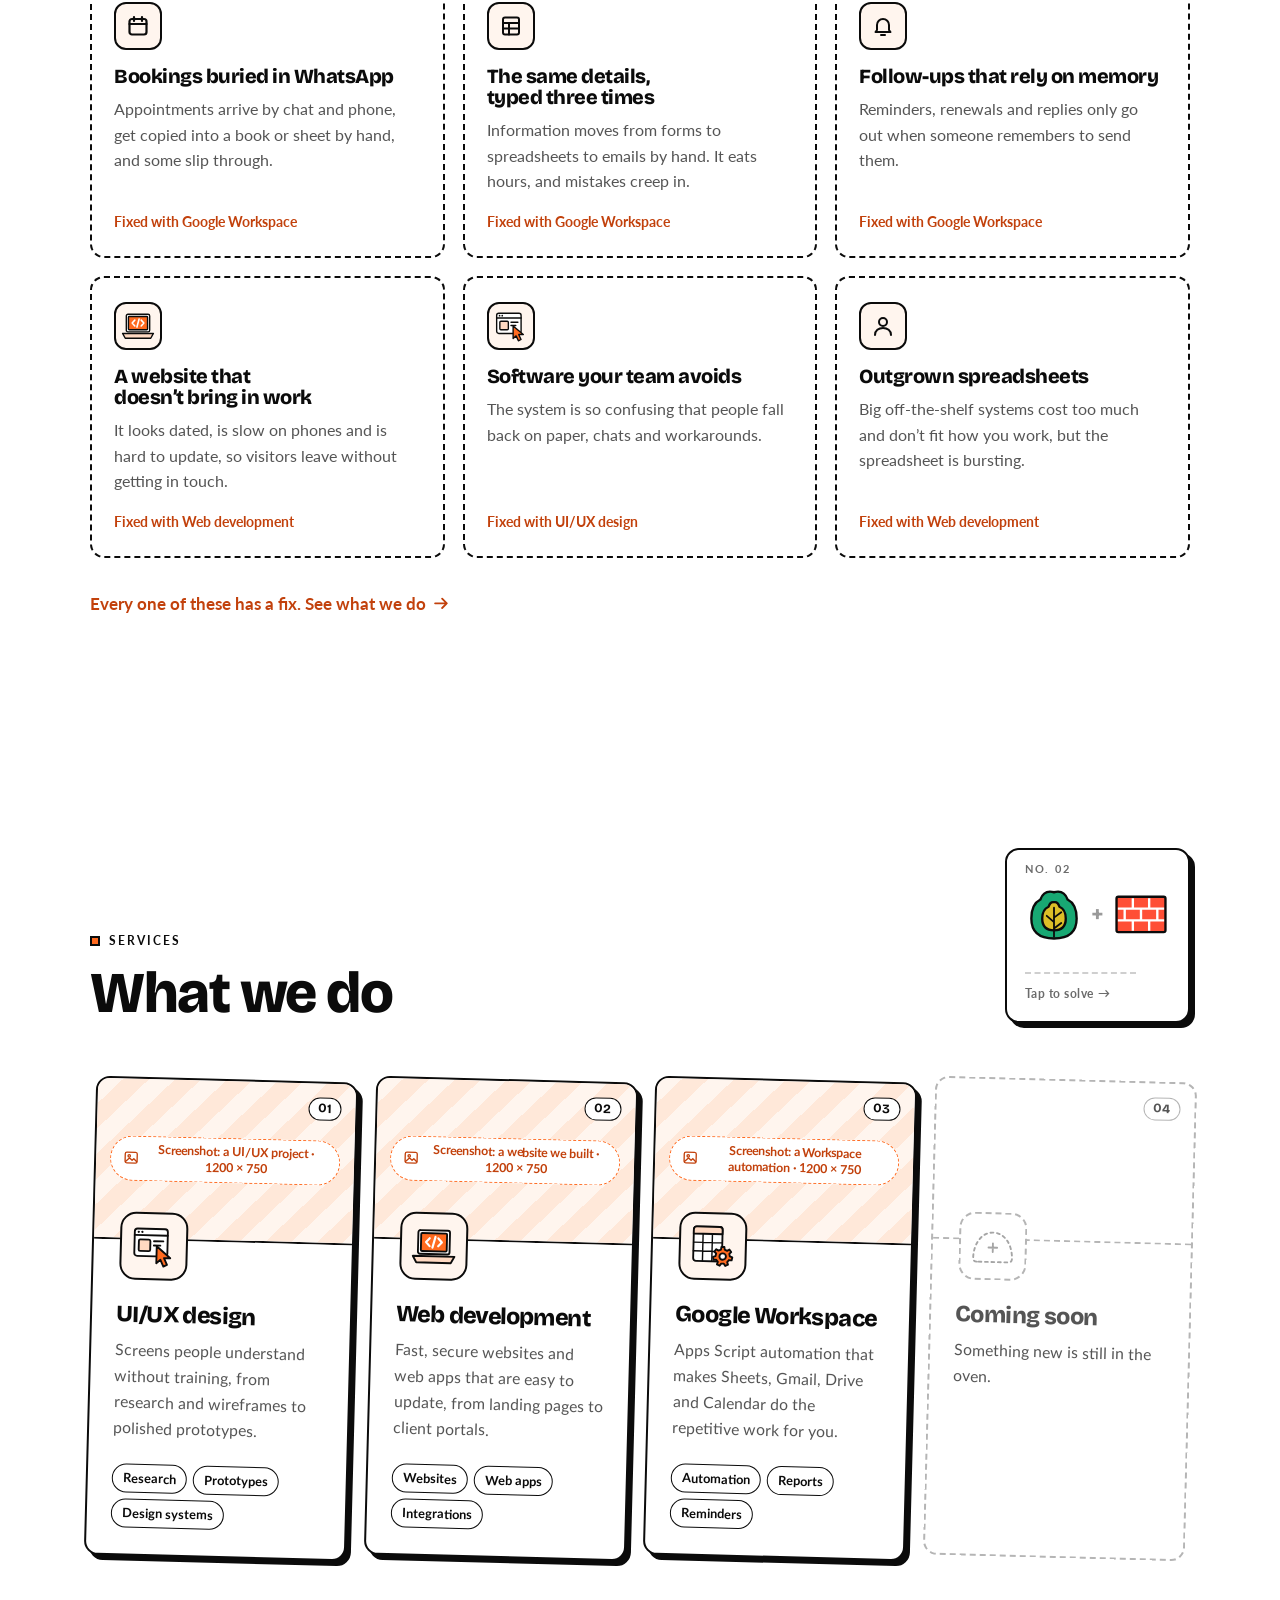
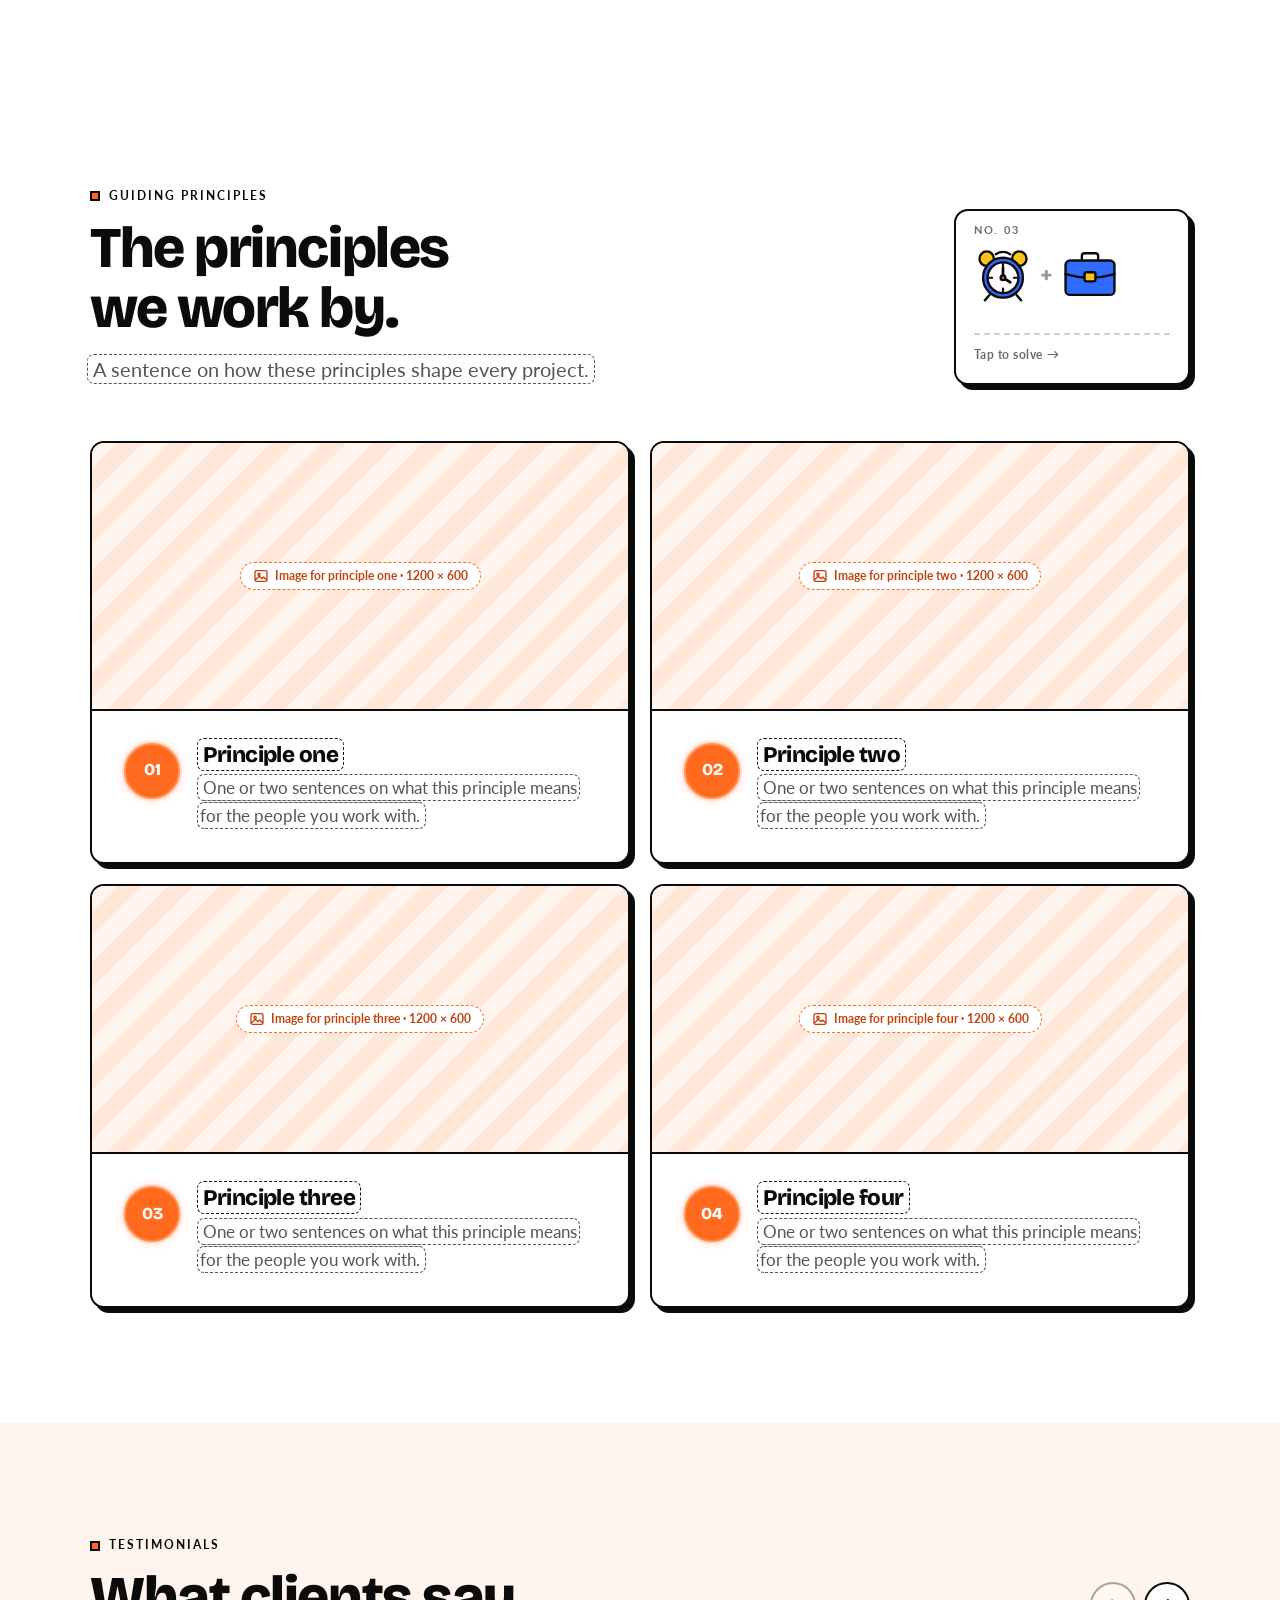
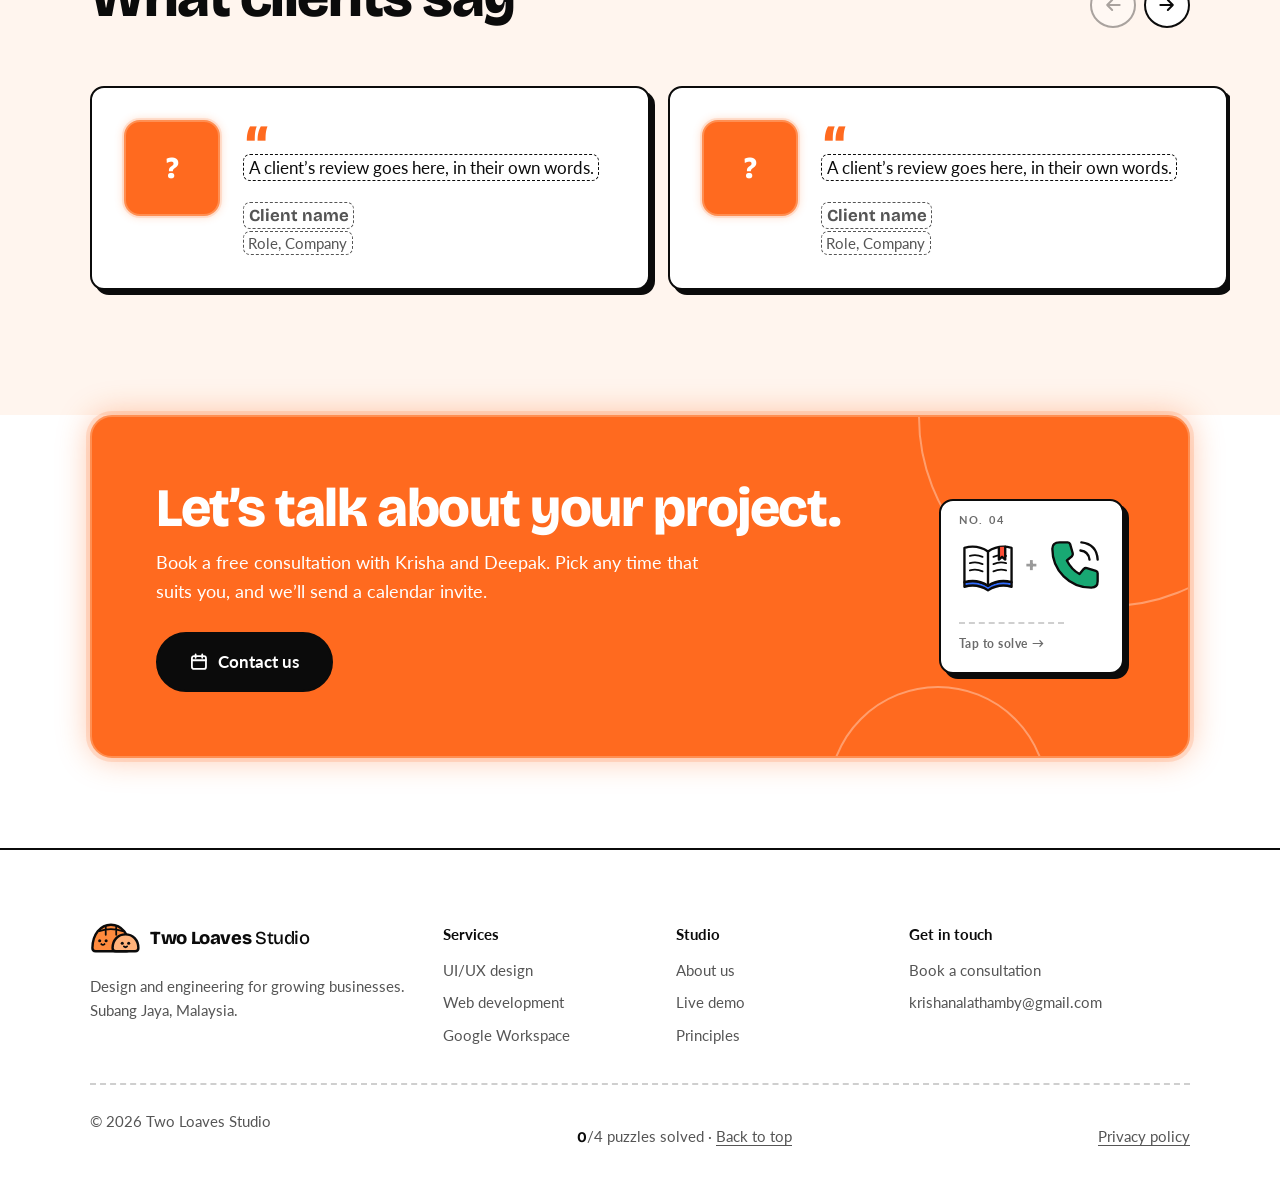
==== commit 258a7c0a: "Add About us story page, full-width hero and glowing orange elements - Move About us to about.html a" ====
--- a/index.html
+++ b/index.html
@@ -168,12 +168,12 @@
     </a>
     <nav class="nav__links" aria-label="Sections">
       <a href="#services">Services</a>
-      <a href="#about">About us</a>
+      <a href="about.html">About us</a>
       <a href="demo.html">Live demo</a>
       <a href="#principles">Principles</a>
-      <a href="#testimonials" data-testimonials-link hidden>Testimonials</a>
+      <a href="#testimonials">Testimonials</a>
     </nav>
-    <p class="score" aria-live="polite"><b data-score>0</b>/<span data-total>5</span> puzzles solved</p>
+    <p class="score" aria-live="polite"><b data-score>0</b>/<span data-total>4</span> puzzles solved</p>
     <a class="btn btn--sm" href="https://calendar.app.google/YWKjsHaXESSNEb7WA" target="_blank" rel="noopener">Contact us</a>
   </div>
 </header>
@@ -182,20 +182,14 @@
 
   <!-- 1. What we do -->
   <section class="hero" id="top">
-    <!-- Background picture. Placeholder for now: to add the photo, replace the hero__ph div with
-         <img src="images/hero.jpg" alt=""> (about 2400px wide). The white wash keeps the text readable. -->
-    <div class="hero__bg" aria-hidden="true">
-      <div class="hero__ph"><span>Background photo goes here</span></div>
-    </div>
+    <!-- Hero picture, edge to edge. Placeholder for now: swap for
+         <img class="shot hero__shot" src="images/hero.jpg" alt="…describe the photo…"> (2400 × 1000) -->
+    <div class="img-ph hero__shot" aria-hidden="true"><span><svg class="i"><use href="#i-image"/></svg>Photo: hero picture · 2400 × 1000</span></div>
+
     <div class="wrap">
       <div class="hero__copy">
         <p class="eyebrow">Design &amp; engineering studio · Malaysia</p>
-        <h1>Software your team will <span class="hl">enjoy</span> using.</h1>
-        <p class="lede">We design and build websites, web apps and Google Workspace automation for growing businesses. One team, from the first sketch to launch.</p>
-        <div class="hero__cta">
-          <a class="btn" href="https://calendar.app.google/YWKjsHaXESSNEb7WA" target="_blank" rel="noopener">Contact us <svg class="i" aria-hidden="true"><use href="#i-arrow"/></svg></a>
-          <a class="btn btn--ghost" href="demo.html">Try a live demo</a>
-        </div>
+        <h1>We design and build websites, web apps and Google Workspace automation for growing businesses. One team, from the first sketch to launch.</h1>
       </div>
     </div>
   </section>
@@ -330,98 +324,7 @@
     </div>
   </section>
 
-  <!-- 4. About us: the team -->
-  <section class="sec sec--tint" id="about">
-    <div class="wrap">
-      <div class="sec-head reveal">
-        <div>
-          <p class="eyebrow">About us</p>
-          <h2>A designer and an engineer, on every project.</h2>
-          <p class="lede">Most projects pass from a designer to a separate developer, and something gets lost on the way. At Two Loaves Studio the same two people design it and build it, so what you approve is what you get.</p>
-        </div>
-        <button class="rebus" type="button" aria-pressed="false">
-          <span class="rebus__no">No. 03</span>
-          <span class="sr-only">Rebus: a full glass of juice, plus a stack of pancakes.</span>
-          <span class="rebus__pics">
-            <span class="pic"><svg aria-hidden="true"><use href="#p-glass"/></svg><span class="pic__word">full</span></span>
-            <span class="op" aria-hidden="true">+</span>
-            <span class="pic"><svg aria-hidden="true"><use href="#p-stack"/></svg><span class="pic__word">stack</span></span>
-          </span>
-          <span class="rebus__foot">
-            <span class="rebus__hint">Tap to solve</span>
-            <span class="rebus__answer">Full stack</span>
-          </span>
-        </button>
-      </div>
-
-      <!-- Image placeholder. Swap for: <img class="shot team__photo" src="images/team.jpg" alt="Krisha and Deepak working together" loading="lazy"> (1600 × 700) -->
-      <div class="img-ph team__photo" aria-hidden="true"><span><svg class="i"><use href="#i-image"/></svg>Photo: Krisha and Deepak working together · 1600 × 700</span></div>
-
-      <div class="team">
-        <article class="person reveal">
-          <div class="person__head">
-            <img class="person__photo" src="images/founder.webp" width="1086" height="1448" loading="lazy" decoding="async" alt="Portrait of Krisha">
-            <div>
-              <h3>Krisha</h3>
-              <p class="person__role">UI/UX Designer</p>
-            </div>
-          </div>
-          <p>Krisha leads design. She’s a Google-certified UX designer who turns messy processes into screens people understand without training, and has designed websites, booking tools and app navigation for clinics and tech brands in Malaysia and Singapore.</p>
-          <ul class="tags"><li>User research</li><li>Prototyping</li><li>Design systems</li><li>Apps Script</li></ul>
-
-          <div class="person__work">
-            <p class="person__label">Selected work</p>
-            <ul class="works">
-              <li>
-                <a class="work" href="https://drsharanclinic.my/" target="_blank" rel="noopener">
-                  <img src="images/work-drsharan.jpg" width="1200" height="900" loading="lazy" decoding="async" alt="">
-                  <span class="work__text"><b>Dr. Sharan’s Clinic</b><small>Clinic website</small></span>
-                  <svg class="i" aria-hidden="true"><use href="#i-out"/></svg>
-                  <span class="sr-only">(opens in a new tab)</span>
-                </a>
-              </li>
-              <li>
-                <a class="work" href="https://krishanala.github.io/krishaPortfolio/case-study-internship.html" target="_blank" rel="noopener">
-                  <img src="images/work-navigation.jpg" width="1200" height="900" loading="lazy" decoding="async" alt="">
-                  <span class="work__text"><b>App navigation redesign</b><small>Support queries down 40%</small></span>
-                  <svg class="i" aria-hidden="true"><use href="#i-out"/></svg>
-                  <span class="sr-only">(opens in a new tab)</span>
-                </a>
-              </li>
-              <li>
-                <a class="work" href="case-study-clinic-booking.html">
-                  <span class="work__thumb"><svg aria-hidden="true"><use href="#s-cal"/></svg></span>
-                  <span class="work__text"><b>Clinic booking system</b><small>WhatsApp to Google Calendar</small></span>
-                  <svg class="i" aria-hidden="true"><use href="#i-arrow"/></svg>
-                </a>
-              </li>
-            </ul>
-            <a class="link-arrow" href="https://krishanala.github.io/krishaPortfolio/" target="_blank" rel="noopener">View Krisha’s full portfolio <svg class="i" aria-hidden="true"><use href="#i-arrow"/></svg></a>
-          </div>
-        </article>
-
-        <!-- Deepak: content to come -->
-        <article class="person reveal">
-          <div class="person__head">
-            <!-- Image placeholder. Swap for: <img class="person__photo" src="images/deepak.webp" alt="Portrait of Deepak"> (about 600 × 800) -->
-            <span class="person__photo img-ph img-ph--icon" aria-hidden="true"><svg class="i"><use href="#i-user"/></svg></span>
-            <div>
-              <h3>Deepak</h3>
-              <p class="person__role">Senior Full-Stack Developer</p>
-            </div>
-          </div>
-          <p><span class="ph">Deepak leads engineering. His bio is on its way.</span></p>
-
-          <div class="person__work">
-            <p class="person__label">Selected work</p>
-            <p class="person__soon">Coming soon</p>
-          </div>
-        </article>
-      </div>
-    </div>
-  </section>
-
-  <!-- 5. Guiding principles. Placeholder: replace the lede and each principle's title and text -->
+  <!-- 4. Guiding principles. Placeholder: replace the lede and each principle's title and text -->
   <section class="sec" id="principles">
     <div class="wrap">
       <div class="sec-head reveal">
@@ -431,7 +334,7 @@
           <p class="lede"><span class="ph">A sentence on how these principles shape every project.</span></p>
         </div>
         <button class="rebus" type="button" aria-pressed="false">
-          <span class="rebus__no">No. 04</span>
+          <span class="rebus__no">No. 03</span>
           <span class="sr-only">Rebus: a clock, plus a briefcase.</span>
           <span class="rebus__pics">
             <span class="pic"><svg aria-hidden="true"><use href="#p-clock"/></svg><span class="pic__word">clock</span></span>
@@ -478,8 +381,9 @@
     </div>
   </section>
 
-  <!-- 6. Proof. Filled from client reviews (js/main.js); stays hidden until there's at least one. -->
-  <section class="sec sec--tint" id="testimonials" data-testimonials hidden>
+  <!-- 5. Proof. Placeholder cards for now. Once reviews are connected (REVIEWS_ENDPOINT in js/main.js)
+       and at least one is approved, the real reviews replace these. -->
+  <section class="sec sec--tint" id="testimonials" data-testimonials>
     <div class="wrap">
       <div class="sec-head sec-head--row">
         <div>
@@ -491,11 +395,33 @@
           <button class="round" type="button" data-quotes-next aria-label="More testimonials"><svg class="i" aria-hidden="true"><use href="#i-arrow"/></svg></button>
         </div>
       </div>
-      <ul class="quotes" data-quotes></ul>
+      <ul class="quotes" data-quotes>
+          <li>
+            <figure class="quote">
+              <div class="quote__logo quote__logo--initials" aria-hidden="true">?</div>
+              <blockquote class="quote__text"><p><span class="ph">A client’s review goes here, in their own words.</span></p></blockquote>
+              <figcaption class="quote__who"><b><span class="ph">Client name</span></b><span><span class="ph">Role, Company</span></span></figcaption>
+            </figure>
+          </li>
+          <li>
+            <figure class="quote">
+              <div class="quote__logo quote__logo--initials" aria-hidden="true">?</div>
+              <blockquote class="quote__text"><p><span class="ph">A client’s review goes here, in their own words.</span></p></blockquote>
+              <figcaption class="quote__who"><b><span class="ph">Client name</span></b><span><span class="ph">Role, Company</span></span></figcaption>
+            </figure>
+          </li>
+          <li>
+            <figure class="quote">
+              <div class="quote__logo quote__logo--initials" aria-hidden="true">?</div>
+              <blockquote class="quote__text"><p><span class="ph">A client’s review goes here, in their own words.</span></p></blockquote>
+              <figcaption class="quote__who"><b><span class="ph">Client name</span></b><span><span class="ph">Role, Company</span></span></figcaption>
+            </figure>
+          </li>
+      </ul>
     </div>
   </section>
 
-  <!-- 7. The ask -->
+  <!-- 6. The ask -->
   <section class="contact" id="contact">
     <div class="wrap">
       <div class="contact__card reveal">
@@ -505,7 +431,7 @@
           <a class="btn btn--ink btn--lg" href="https://calendar.app.google/YWKjsHaXESSNEb7WA" target="_blank" rel="noopener"><svg class="i" aria-hidden="true"><use href="#i-cal"/></svg> Contact us</a>
         </div>
         <button class="rebus" type="button" aria-pressed="false">
-          <span class="rebus__no">No. 05</span>
+          <span class="rebus__no">No. 04</span>
           <span class="sr-only">Rebus: a book, plus a telephone handset.</span>
           <span class="rebus__pics">
             <span class="pic"><svg aria-hidden="true"><use href="#p-book"/></svg><span class="pic__word">book</span></span>
@@ -544,7 +470,7 @@
       <nav aria-label="Studio">
         <p class="footer__head">Studio</p>
         <ul>
-          <li><a href="#about">About us</a></li>
+          <li><a href="about.html">About us</a></li>
           <li><a href="demo.html">Live demo</a></li>
           <li><a href="#principles">Principles</a></li>
         </ul>
@@ -559,7 +485,7 @@
     </div>
     <div class="footer__in footer__base">
       <p>© 2026 Two Loaves Studio</p>
-      <p class="footer__score"><b data-score>0</b>/<span data-total>5</span> puzzles solved · <a href="#top">Back to top</a></p>
+      <p class="footer__score"><b data-score>0</b>/<span data-total>4</span> puzzles solved · <a href="#top">Back to top</a></p>
       <p><a href="privacy.html">Privacy policy</a></p>
     </div>
   </div>
--- a/css/styles.css
+++ b/css/styles.css
@@ -27,7 +27,15 @@
   --radius: 14px;
   --line: 2px solid var(--ink);
   --shadow: 5px 5px 0 var(--ink);
+  --glow-edge: #ff8f52; /* the outline on anything orange, with --glow around it */
+  --glow: 0 0 0 2px rgba(255, 106, 31, 0.14), 0 0 10px rgba(255, 106, 31, 0.3);
+  --glow-hi: 0 0 0 3px rgba(255, 106, 31, 0.18), 0 0 16px rgba(255, 106, 31, 0.42);
   --nav-h: 68px;
+  --sky: #a8dcf5;        /* Krisha's half of the About us page */
+  --rust: #9a3412;       /* orange text on sky (passes contrast) */
+  --teal: #2ec4b6;       /* Deepak's half */
+  --teal-ink: #0b3d38;   /* teal text on teal (passes contrast) */
+  --heart: #e63946;      /* where our paths meet */
 }
 
 *, *::before, *::after { box-sizing: border-box; }
@@ -154,23 +162,27 @@
   justify-content: center;
   gap: 0.55em;
   padding: 0.9em 1.45em;
-  border: var(--line);
+  border: 2px solid var(--glow-edge);
   border-radius: 999px;
   background: var(--orange);
-  color: var(--ink);
+  color: var(--paper);
+  box-shadow: var(--glow);
   font: 700 1rem/1.15 var(--font-b);
   text-decoration: none;
   text-align: center;
   cursor: pointer;
   transition: transform 0.15s ease, box-shadow 0.15s ease, background-color 0.15s ease, color 0.15s ease;
 }
-.btn:hover { transform: translate(-2px, -2px); box-shadow: 4px 4px 0 var(--ink); }
-.btn:active { transform: none; box-shadow: none; }
+/* Orange buttons glow; the white and black ones keep the ink outline and hard shadow */
+.btn:hover { transform: translateY(-2px); box-shadow: var(--glow-hi); }
+.btn:active { transform: none; box-shadow: var(--glow); }
 .btn .i { width: 1.15em; height: 1.15em; flex: none; }
 
-.btn--ghost { background: var(--paper); color: var(--ink); }
-.btn--ink { background: var(--ink); color: var(--paper); }
-.btn--ink:hover { box-shadow: 4px 4px 0 var(--paper); }
+.btn--ghost { border-color: var(--ink); background: var(--paper); color: var(--ink); box-shadow: none; }
+.btn--ink { border-color: var(--ink); background: var(--ink); color: var(--paper); box-shadow: none; }
+.btn--ghost:hover { transform: translate(-2px, -2px); box-shadow: 4px 4px 0 var(--ink); }
+.btn--ink:hover { transform: translate(-2px, -2px); box-shadow: 4px 4px 0 var(--paper); }
+.btn--ghost:active, .btn--ink:active { transform: none; box-shadow: none; }
 .btn--sm { padding: 0.6em 1.1em; font-size: 0.92rem; }
 .btn--lg { padding: 1.05em 1.8em; font-size: 1.08rem; }
 .btn[disabled] { opacity: 0.55; cursor: progress; transform: none; box-shadow: none; }
@@ -212,9 +224,10 @@
   font-size: 0.95rem;
 }
 .nav__links a {
+  white-space: nowrap;
   text-decoration: none;
   padding-block: 4px;
-  background: linear-gradient(var(--ink), var(--ink)) left bottom / 0 2px no-repeat;
+  background: linear-gradient(var(--orange), var(--orange)) left bottom / 0 2px no-repeat;
   transition: background-size 0.25s ease;
 }
 .nav__links a:hover { background-size: 100% 2px; }
@@ -388,34 +401,12 @@
 
 /* ---------- Hero ---------- */
 
-.hero { padding-block: clamp(64px, 10vw, 140px); overflow: hidden; position: relative; isolation: isolate; }
-
-/* Background picture, washed with white towards the text side */
-.hero__bg { position: absolute; inset: 0; z-index: -1; }
-.hero__bg img { width: 100%; height: 100%; object-fit: cover; }
-.hero__bg::after {
-  content: "";
-  position: absolute;
-  inset: 0;
-  background: linear-gradient(90deg, rgba(255, 255, 255, 0.95) 0%, rgba(255, 255, 255, 0.82) 45%, rgba(255, 255, 255, 0.4) 100%);
-}
-.hero__ph { position: absolute; inset: 0; background: repeating-linear-gradient(135deg, var(--tint) 0 22px, #ffe8d9 22px 44px); }
-.hero__ph span {
-  position: absolute;
-  right: 24px; bottom: 20px;
-  z-index: 1;
-  padding: 6px 14px;
-  border: 1.5px dashed var(--orange);
-  border-radius: 999px;
-  background: var(--paper);
-  color: var(--orange-ink);
-  font-size: 0.8rem;
-  font-weight: 700;
-}
-.hero__copy { display: grid; gap: 22px; justify-items: start; max-width: 760px; }
-.hero h1 { font-size: clamp(2.8rem, 1.6rem + 4.6vw, 5.4rem); letter-spacing: -0.04em; line-height: 0.98; }
-.hero .lede { max-width: 34em; }
-.hero__cta { display: flex; flex-wrap: wrap; gap: 12px; margin-top: 6px; }
+.hero { padding-bottom: clamp(64px, 9vw, 120px); }
+
+/* Picture across the full width of the screen, right under the menu, with the headline below it */
+.hero__shot { aspect-ratio: 12 / 5; max-height: 72vh; margin-bottom: clamp(40px, 6vw, 72px); border-width: 0 0 2px; border-radius: 0; }
+.hero__copy { display: grid; gap: 22px; justify-items: center; max-width: 820px; margin-inline: auto; text-align: center; }
+.hero h1 { font-size: clamp(1.9rem, 1.2rem + 2.6vw, 3.4rem); letter-spacing: -0.03em; line-height: 1.1; text-wrap: balance; }
 
 /* ---------- Problems ---------- */
 
@@ -469,9 +460,15 @@
   border-radius: var(--radius);
   background: var(--paper);
   box-shadow: var(--shadow);
-  transition: box-shadow 0.2s ease, transform 0.2s ease, opacity 0.7s ease;
-}
-.service:hover { transform: translate(-2px, -2px); box-shadow: 7px 7px 0 var(--ink); }
+  rotate: 1.5deg;
+  transition: box-shadow 0.25s ease, transform 0.2s ease, opacity 0.7s ease, rotate 0.3s ease, border-color 0.25s ease;
+}
+/* Tilted a little until hovered, then straight with an orange glow */
+.service:hover {
+  rotate: 0deg;
+  border-color: var(--orange);
+  box-shadow: 0 0 0 3px rgba(255, 106, 31, 0.16), 0 0 22px rgba(255, 106, 31, 0.38);
+}
 .services .service:nth-child(2) { transition-delay: 0s, 0s, 0.08s; }
 .services .service:nth-child(3) { transition-delay: 0s, 0s, 0.16s; }
 .services .service:nth-child(4) { transition-delay: 0s, 0s, 0.24s; }
@@ -515,18 +512,20 @@
   color: var(--ink);
   font-size: 0.8rem;
   font-weight: 700;
-}
+  transition: background-color 0.25s ease, border-color 0.25s ease, color 0.25s ease;
+}
+.service:hover .tags li { border-color: var(--glow-edge); background: var(--orange); color: var(--paper); box-shadow: var(--glow); }
 
 /* The placeholder card */
 .service--soon { border: 2px dashed #b5b5b5; background: transparent; box-shadow: none; }
-.service--soon:hover { box-shadow: none; transform: none; }
+.service--soon:hover { border-color: #b5b5b5; box-shadow: none; }
 .service--soon .service__icon { background: var(--paper); border: 2px dashed #b5b5b5; color: #a5a5a5; }
 .service--soon .service__no { border-color: #b5b5b5; color: var(--mute); }
 .service--soon h3 { color: var(--mute); }
 
 /* ---------- Testimonials ---------- */
 
-.quotes__nav { display: flex; gap: 8px; }
+.sec-head .quotes__nav { display: flex; flex: none; gap: 8px; }
 .round {
   display: grid;
   place-items: center;
@@ -536,9 +535,9 @@
   background: var(--paper);
   color: var(--ink);
   cursor: pointer;
-  transition: background-color 0.2s ease, border-color 0.2s ease, opacity 0.2s ease;
-}
-.round:hover { background: var(--orange); }
+  transition: background-color 0.2s ease, border-color 0.2s ease, color 0.2s ease, box-shadow 0.2s ease, opacity 0.2s ease;
+}
+.round:hover { border-color: var(--glow-edge); background: var(--orange); color: var(--paper); box-shadow: var(--glow); }
 .round[disabled] { opacity: 0.35; cursor: default; background: var(--paper); }
 .round .i { width: 20px; height: 20px; }
 
@@ -591,8 +590,10 @@
 }
 .quote__logo img { width: 100%; height: 100%; object-fit: contain; }
 .quote__logo--initials {
+  border-color: var(--glow-edge);
   background: var(--orange);
-  color: var(--ink);
+  color: var(--paper);
+  box-shadow: var(--glow);
   font: 800 1.9rem/1 var(--font-d);
   letter-spacing: -0.03em;
 }
@@ -611,28 +612,198 @@
 
 /* ---------- About us: the team ---------- */
 
-.team__photo { aspect-ratio: 16 / 7; margin-bottom: 24px; box-shadow: var(--shadow); }
-.team { display: grid; grid-template-columns: repeat(2, minmax(0, 1fr)); gap: 20px; }
-.person {
+/* Our story: Krisha's journey on sky blue and Deepak's on teal, side by side under the menu.
+   The outer padding lines each lane's content up with the page column. */
+.story { position: relative; }
+.story__lanes { display: grid; grid-template-columns: repeat(2, minmax(0, 1fr)); }
+
+/* The line at the top, sitting on the wave where the two paths begin */
+.story__tag {
+  position: absolute;
+  top: clamp(24px, 3vw, 36px); left: 50%;
+  z-index: 2;
+  translate: -50% 0;
+  padding: 10px 22px;
+  border: var(--line);
+  border-radius: 999px;
+  background: var(--paper);
+  box-shadow: 4px 4px 0 var(--ink);
+  font-size: clamp(1rem, 0.9rem + 0.4vw, 1.25rem);
+  white-space: nowrap;
+}
+.lane {
+  position: relative;
+  display: grid;
+  align-content: start;
+  gap: clamp(36px, 5vw, 56px);
+  padding-block: clamp(104px, 10vw, 136px) clamp(48px, 7vw, 96px);
+}
+.lane--krisha {
+  padding-inline: max(var(--gut), calc((100vw - var(--wrap)) / 2 + var(--gut))) clamp(40px, 5vw, 80px);
+  background: var(--sky);
+}
+.lane--deepak {
+  padding-inline: clamp(40px, 5vw, 80px) max(var(--gut), calc((100vw - var(--wrap)) / 2 + var(--gut)));
+  background: var(--teal);
+}
+/* The wavy edge between the lanes: a repeating tile, sky on one side of the wave and teal on the other.
+   The colours are written into the tile, so update them here if --sky or --teal change. */
+.lane--deepak::before {
+  content: "";
+  position: absolute;
+  top: 0; bottom: 0; left: -24px;
+  width: 48px;
+  background: url("data:image/svg+xml,%3Csvg xmlns='http://www.w3.org/2000/svg' width='48' height='120' viewBox='0 0 48 120'%3E%3Crect width='48' height='120' fill='%23a8dcf5'/%3E%3Cpath d='M24 0Q48 30 24 60Q0 90 24 120H48V0Z' fill='%232ec4b6'/%3E%3C/svg%3E") repeat-y 0 0 / 48px 120px;
+}
+
+/* A big portrait at the top of each lane, with the label, name and role centred under it */
+.person__head { display: grid; gap: 22px; width: min(100%, 380px); text-align: center; }
+.person__photo {
+  width: 100%;
+  height: auto;
+  aspect-ratio: 3 / 4;
+  border: var(--line);
+  border-radius: 20px;
+  box-shadow: var(--shadow);
+  object-fit: cover;
+  object-position: 50% 22%;
+}
+.lane__label, .chapter__no { font: 700 0.75rem/1.2 var(--font-b); letter-spacing: 0.14em; text-transform: uppercase; color: #3a3a3a; }
+.lane__label { margin-bottom: 4px; }
+.lane h2 { font-size: clamp(2rem, 1.4rem + 2vw, 2.8rem); }
+.person__role { margin-top: 4px; font-weight: 700; }
+.lane--krisha .person__role, .lane--krisha .link-arrow { color: var(--rust); }
+.lane--deepak .person__role { color: var(--teal-ink); }
+
+/* Each journey is a dashed path with a dot for every chapter */
+.journey { position: relative; display: grid; gap: clamp(32px, 4vw, 48px); padding-left: 38px; }
+.journey::before {
+  content: "";
+  position: absolute;
+  left: 8px; top: 12px; bottom: 12px;
+  border-left: 2px dashed rgba(11, 11, 11, 0.4);
+  clip-path: inset(0 0 calc((1 - var(--drawn, 1)) * 100%) 0);
+}
+.chapter { position: relative; display: grid; gap: 8px; justify-items: start; }
+.chapter::before {
+  content: "";
+  position: absolute;
+  left: -38px; top: 0;
+  width: 20px; height: 20px;
+  border: var(--line);
+  border-radius: 50%;
+  background: var(--paper);
+}
+/* Each dot takes the other person's colour, so it stands out on its own lane */
+.lane--krisha .chapter::before { background: var(--teal); }
+.lane--deepak .chapter::before { background: var(--sky); }
+.chapter h3 { font-size: 1.35rem; }
+.chapter > p:not(.chapter__no) { max-width: 34em; color: #3a3a3a; }
+.chapter .tags { margin-top: 4px; padding-top: 0; }
+.chapter .works { justify-self: stretch; margin-top: 4px; }
+.person__soon {
+  justify-self: stretch;
+  padding: 22px;
+  border: 2px dashed rgba(11, 11, 11, 0.35);
+  border-radius: 14px;
+  background: rgba(255, 255, 255, 0.3);
+  color: #3a3a3a;
+  font-weight: 700;
+  text-align: center;
+}
+
+/* Where the paths meet: the split fades into one blended colour, and both paths curve in to the logo */
+.story__meet {
+  position: relative;
+  isolation: isolate;
+  padding-bottom: clamp(64px, 8vw, 112px);
+  background: linear-gradient(90deg, var(--sky), var(--teal));
+}
+.story__meet::before {
+  content: "";
+  position: absolute;
+  inset: 0 0 auto;
+  height: clamp(160px, 18vw, 260px);
+  z-index: -1;
+  background: linear-gradient(90deg, var(--sky) 50%, var(--teal) 50%);
+  -webkit-mask: linear-gradient(#000, transparent);
+  mask: linear-gradient(#000, transparent);
+}
+/* Both paths draw down to the heart as you scroll, and the heart pops when they meet */
+.story__paths {
+  display: block;
+  width: 100%; height: clamp(120px, 14vw, 200px);
+  fill: none;
+  stroke: var(--ink);
+  clip-path: inset(0 0 calc((1 - var(--drawn, 1)) * 100%) 0);
+}
+.story__paths path { stroke-width: 2.5; stroke-dasharray: 8 8; vector-effect: non-scaling-stroke; }
+.story__paths.is-drawn + .story__end .story__mark { animation: meet 0.6s cubic-bezier(0.3, 1.6, 0.5, 1); }
+@keyframes meet { from { transform: scale(0.75); } }
+.story__end { display: grid; grid-template-columns: minmax(0, 1fr); justify-items: center; gap: 18px; text-align: center; }
+/* The heart sits just over the paths' ends, so they run into its dip */
+.story__mark {
+  width: 104px; height: 94px;
+  margin: -18px 0 8px;
+  overflow: visible;
+  fill: var(--heart);
+  stroke: var(--ink);
+  stroke-width: 2.5;
+  stroke-linejoin: round;
+  filter: drop-shadow(4px 4px 0 var(--ink));
+}
+.story__end h2 { max-width: 17ch; font-size: clamp(2.1rem, 1.3rem + 3vw, 3.6rem); }
+.story__end .lede { max-width: 40em; color: #3a3a3a; }
+.story__photo { justify-self: stretch; aspect-ratio: 16 / 9; margin-top: 28px; box-shadow: var(--shadow); }
+
+/* Hobbies: Krisha's and Deepak's close each lane on cards topped with their colour,
+   and the ones we share come where the paths meet. */
+.hobbies__wrap { justify-self: stretch; display: grid; justify-items: center; gap: 12px; margin-top: 48px; }
+.hobbies__title { font-size: clamp(1.6rem, 1.2rem + 1.4vw, 2.2rem); }
+.hobby {
+  display: grid;
+  align-content: start;
+  gap: 14px;
+  width: min(100%, 380px);
+  padding: 34px 22px 22px;
+  border: var(--line);
+  border-radius: var(--radius);
+  background: var(--paper);
+  box-shadow: inset 0 12px 0 var(--band), var(--shadow);
+  text-align: left;
+}
+.hobby--krisha { --band: var(--sky); }
+.hobby--deepak { --band: var(--teal); }
+.hobby__who { font: 700 0.75rem/1.2 var(--font-b); letter-spacing: 0.14em; text-transform: uppercase; color: #3a3a3a; }
+.hobby__list { display: grid; gap: 10px; }
+/* The ones we share sit in a row under the heading, with red dots like the heart */
+.hobby__list--together { --band: var(--heart); display: flex; flex-wrap: wrap; justify-content: center; gap: 12px 28px; margin-top: 8px; }
+.hobby__list li { display: flex; align-items: center; gap: 10px; font: 700 1.1rem/1.3 var(--font-d); }
+.hobby__list li::before { content: ""; width: 10px; height: 10px; flex: none; border: var(--line); border-radius: 50%; background: var(--band); }
+
+/* Our cats, as team members */
+.cats__wrap { justify-self: stretch; display: grid; justify-items: center; gap: 18px; margin-top: 36px; }
+.cats { display: grid; grid-template-columns: repeat(2, minmax(0, 1fr)); gap: 20px; width: 100%; max-width: 860px; }
+.cat {
   display: flex;
-  flex-direction: column;
+  align-items: center;
   gap: 18px;
-  padding: clamp(24px, 3vw, 36px);
-  border: var(--line);
-  border-radius: 18px;
+  padding: 18px;
+  border: var(--line);
+  border-radius: var(--radius);
   background: var(--paper);
   box-shadow: var(--shadow);
-}
-.person__head { display: flex; align-items: center; gap: 18px; }
-.person__photo { width: 84px; height: 84px; flex: none; border: var(--line); border-radius: 22px; object-fit: cover; object-position: 50% 22%; }
-.person__photo--initials { display: grid; place-items: center; background: var(--orange); color: var(--ink); font: 800 2.4rem/1 var(--font-d); }
-.person h3 { font-size: 1.75rem; }
-.person__role { margin-top: 4px; color: var(--orange-ink); font-weight: 700; }
-.person > p { color: var(--mute); }
-.person .tags { margin-top: 0; padding-top: 0; }
-.person__work { display: grid; gap: 12px; margin-top: auto; padding-top: 20px; border-top: 2px dashed var(--dash); }
-.person__label { font: 700 0.75rem/1.2 var(--font-b); letter-spacing: 0.14em; text-transform: uppercase; color: var(--mute); }
-.person__soon { padding: 22px; border: 2px dashed #b5b5b5; border-radius: 14px; color: var(--mute); font-weight: 700; text-align: center; }
+  text-align: left;
+}
+.cat__photo { width: 96px; height: 96px; flex: none; border: var(--line); border-radius: 50%; object-fit: cover; }
+.cat__photo.img-ph { padding: 0; }
+.cat h3 { font-size: 1.25rem; }
+.cat__role { margin-block: 2px 4px; color: var(--orange-ink); font-weight: 700; font-size: 0.92rem; }
+.cat p:last-child { color: var(--mute); font-size: 0.95rem; }
+
+/* The closing link */
+.story__end .story__cta { justify-self: center; margin-top: 40px; color: var(--ink); font: 700 clamp(1.2rem, 1rem + 0.8vw, 1.6rem)/1.25 var(--font-d); }
+.story__end .story__cta .i { width: 1em; height: 1em; }
 
 .works { display: grid; gap: 4px; margin-inline: -8px; }
 .work {
@@ -739,7 +910,7 @@
 .flow__dot svg { width: 20px; height: 20px; }
 .flow__steps li.is-running .flow__dot { background: var(--peach); color: var(--ink); animation: pulse 0.7s ease-in-out infinite; }
 .flow__steps li.is-done { border-color: var(--ink); background: var(--tint); }
-.flow__steps li.is-done .flow__dot { background: var(--orange); color: var(--ink); }
+.flow__steps li.is-done .flow__dot { background: var(--orange); color: var(--paper); box-shadow: inset 0 0 0 2px var(--glow-edge), var(--glow); }
 
 .sheet { margin-top: 14px; border: var(--line); border-radius: 12px; overflow: hidden; font-size: 0.82rem; }
 .sheet__row { display: grid; grid-template-columns: 0.9fr 0.9fr 1.5fr 0.8fr; }
@@ -777,9 +948,9 @@
 .booker__slots { display: grid; grid-template-columns: repeat(auto-fill, minmax(112px, 1fr)); gap: 8px; }
 .booker__slots button { padding: 12px; border-radius: 12px; font-weight: 700; }
 .booker__days button:hover, .booker__slots button:not(:disabled):hover { background: var(--tint); }
-.booker__days button[aria-pressed="true"] { background: var(--orange); box-shadow: 3px 3px 0 var(--ink); }
+.booker__days button[aria-pressed="true"] { border-color: var(--glow-edge); background: var(--orange); color: var(--paper); box-shadow: var(--glow); }
 .booker__days button[aria-pressed="true"] small,
-.booker__days button[aria-pressed="true"] span { color: var(--ink); }
+.booker__days button[aria-pressed="true"] span { color: var(--paper); }
 .booker__slots button[aria-pressed="true"] { border-color: var(--ink); background: var(--ink); color: var(--paper); }
 .booker__slots button:disabled { border-color: var(--hair); background: #f6f6f6; color: #aaa; text-decoration: line-through; cursor: not-allowed; }
 .booker__foot {
@@ -794,7 +965,7 @@
 }
 .booker__foot p { font-weight: 700; }
 .booker__done { display: grid; justify-items: center; gap: 12px; padding: 12px 0; text-align: center; }
-.booker__tick { display: grid; place-items: center; width: 64px; height: 64px; border: var(--line); border-radius: 50%; background: var(--orange); animation: pop 0.5s cubic-bezier(.3, 1.6, .5, 1) both; }
+.booker__tick { display: grid; place-items: center; width: 64px; height: 64px; border: 2px solid var(--glow-edge); border-radius: 50%; background: var(--orange); color: var(--paper); box-shadow: var(--glow); animation: pop 0.5s cubic-bezier(.3, 1.6, .5, 1) both; }
 .booker__tick svg { width: 30px; height: 30px; }
 .booker__done h3 { font-size: 1.8rem; }
 .booker__when { color: var(--orange-ink); font-weight: 700; }
@@ -828,7 +999,7 @@
   letter-spacing: 0.08em;
   text-transform: uppercase;
 }
-.compare__tag--after { left: auto; right: 14px; background: var(--orange); color: var(--ink); }
+.compare__tag--after { left: auto; right: 14px; background: var(--orange); color: var(--paper); box-shadow: inset 0 0 0 2px var(--glow-edge), var(--glow); }
 .compare__handle {
   position: absolute;
   top: 0; bottom: 0;
@@ -871,7 +1042,7 @@
 .new-form__title { font: 800 1.35rem/1.15 var(--font-d); }
 .new-form__field { display: grid; gap: 2px; padding: 10px 14px; border: 1px solid #ddd5ce; border-radius: 12px; }
 .new-form__field small { font-size: 0.75rem; font-weight: 700; color: var(--mute); }
-.new-form__btn { display: block; padding: 12px; border: var(--line); border-radius: 999px; background: var(--orange); font-weight: 700; text-align: center; }
+.new-form__btn { display: block; padding: 12px; border: 2px solid var(--glow-edge); border-radius: 999px; background: var(--orange); color: var(--paper); box-shadow: var(--glow); font-weight: 700; text-align: center; }
 .new-form__note { font-size: 0.8rem; color: var(--mute); text-align: center; }
 
 /* The demo page's heading */
@@ -908,9 +1079,11 @@
   display: grid;
   place-items: center;
   width: 56px; height: 56px;
-  border: var(--line);
+  border: 2px solid var(--glow-edge);
   border-radius: 50%;
   background: var(--orange);
+  color: var(--paper);
+  box-shadow: var(--glow);
   font: 800 1.05rem/1 var(--font-d);
 }
 .principle h3 { align-self: center; font-size: 1.4rem; }
@@ -926,10 +1099,11 @@
   align-items: center;
   gap: 32px 48px;
   padding: clamp(32px, 5vw, 64px);
-  border: var(--line);
+  border: 2px solid var(--glow-edge);
   border-radius: 22px;
   background: var(--orange);
-  box-shadow: 9px 9px 0 var(--ink);
+  color: var(--paper);
+  box-shadow: 0 0 0 4px rgba(255, 106, 31, 0.16), 0 0 32px rgba(255, 106, 31, 0.4);
   overflow: hidden;
 }
 /* Two soft rings for texture */
@@ -1176,18 +1350,26 @@
   .footer__grid { grid-template-columns: repeat(2, minmax(0, 1fr)); }
 }
 
-@media (max-width: 960px) {
+/* The full menu needs about 1,070px; below that only the logo, score and Contact us show */
+@media (max-width: 1100px) {
   .nav__links { display: none; }
   .nav__in { justify-content: space-between; }
   .score { margin-left: auto; }
 }
 
 @media (max-width: 860px) {
-  .hero__bg::after { background: linear-gradient(180deg, rgba(255, 255, 255, 0.95) 0%, rgba(255, 255, 255, 0.85) 55%, rgba(255, 255, 255, 0.55) 100%); }
   .contact__card { grid-template-columns: 1fr; }
   .contact__card > .rebus { justify-self: start; }
   .principles { grid-template-columns: 1fr; }
-  .team { grid-template-columns: 1fr; }
+  .story__lanes { grid-template-columns: 1fr; }
+  .lane--krisha, .lane--deepak { padding-inline: var(--gut); }
+  .lane--deepak { padding-top: clamp(56px, 12vw, 72px); }
+  .lane--deepak::before { inset: -24px 0 auto; width: auto; height: 48px; background: url("data:image/svg+xml,%3Csvg xmlns='http://www.w3.org/2000/svg' width='120' height='48' viewBox='0 0 120 48'%3E%3Crect width='120' height='48' fill='%23a8dcf5'/%3E%3Cpath d='M0 24Q30 48 60 24Q90 0 120 24V48H0Z' fill='%232ec4b6'/%3E%3C/svg%3E") repeat-x 0 0 / 120px 48px; }
+  .story__paths { display: none; }
+  .cats { grid-template-columns: minmax(0, 1fr); }
+  /* Stacked, the colours blend top to bottom and a single dashed path leads down to the logo */
+  .story__meet { padding-top: 64px; background: linear-gradient(180deg, var(--teal), var(--sky) 70%); }
+  .story__meet::before { inset: 0 auto auto 50%; width: 0; height: 64px; translate: -1px 0; border-left: 2px dashed var(--ink); background: none; -webkit-mask: none; mask: none; }
   .demo__grid { grid-template-columns: 1fr; }
   .review__grid { grid-template-columns: 1fr; }
   .review__preview { position: static; }
@@ -1207,9 +1389,8 @@
   .services { grid-template-columns: 1fr; }
   .problems { grid-template-columns: 1fr; }
   .score { display: none; }
-  .hero__ph span { right: 16px; bottom: 12px; padding: 4px 10px; font-size: 0.72rem; }
-  .person__photo { width: 68px; height: 68px; border-radius: 18px; }
-  .team__photo { aspect-ratio: 4 / 3; }
+  .hero__shot { aspect-ratio: 4 / 3; }
+  .hero .eyebrow { flex-direction: column; gap: 10px; }
   .booker__days { gap: 6px; }
   .booker__days button { padding: 10px 2px; }
   .booker__days b { font-size: 1.15rem; }
